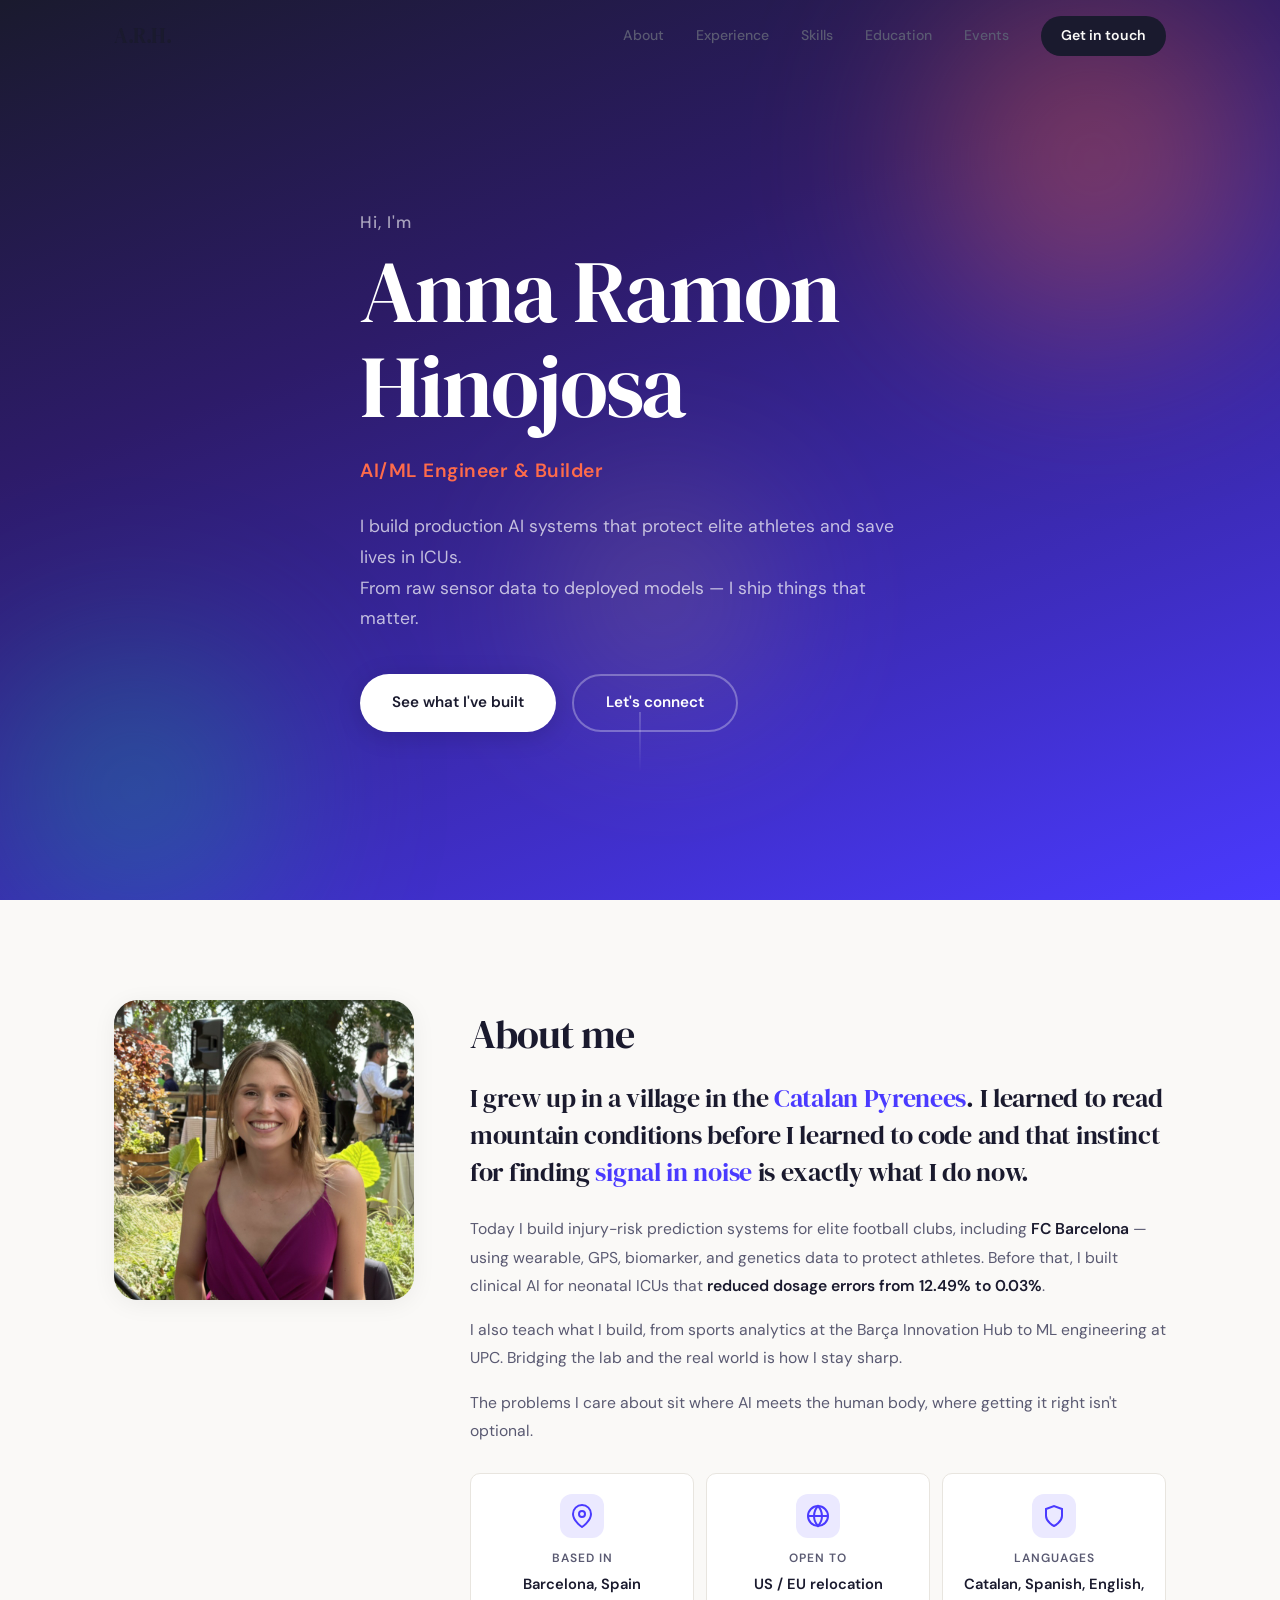
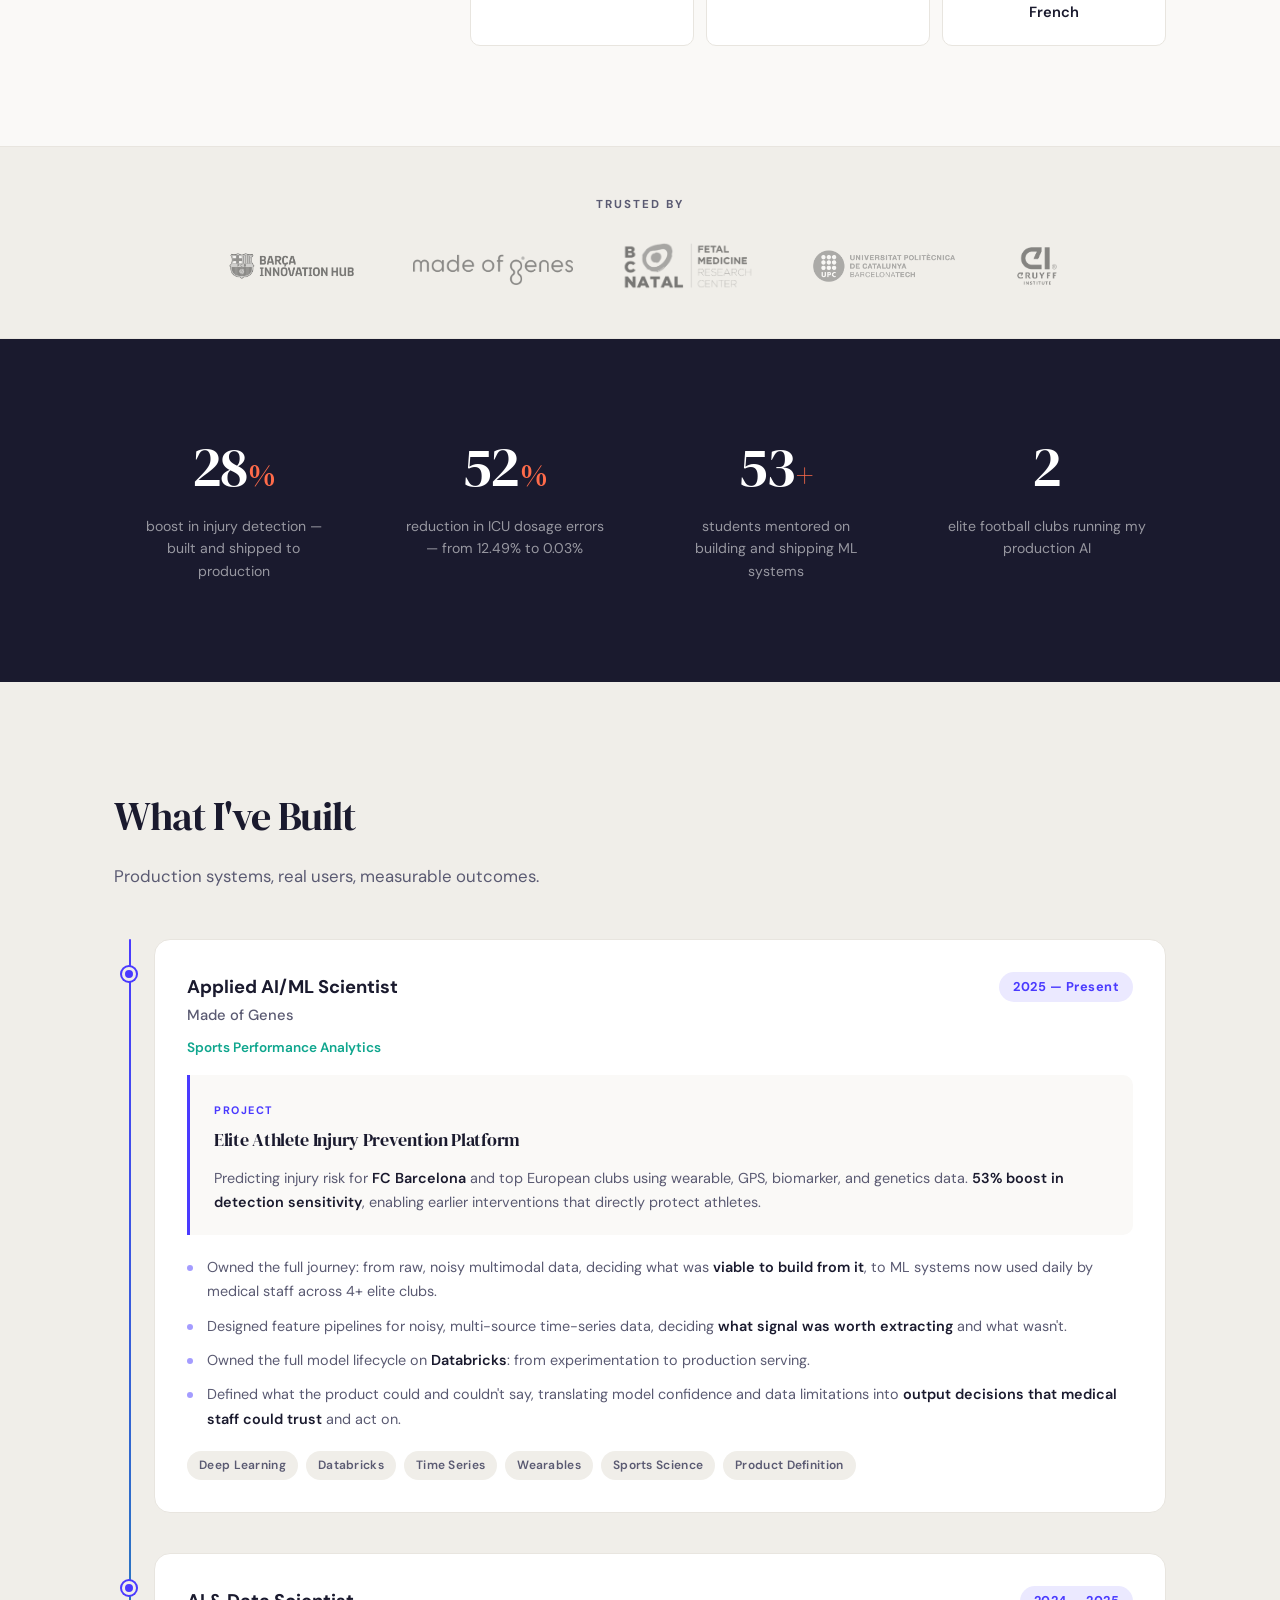
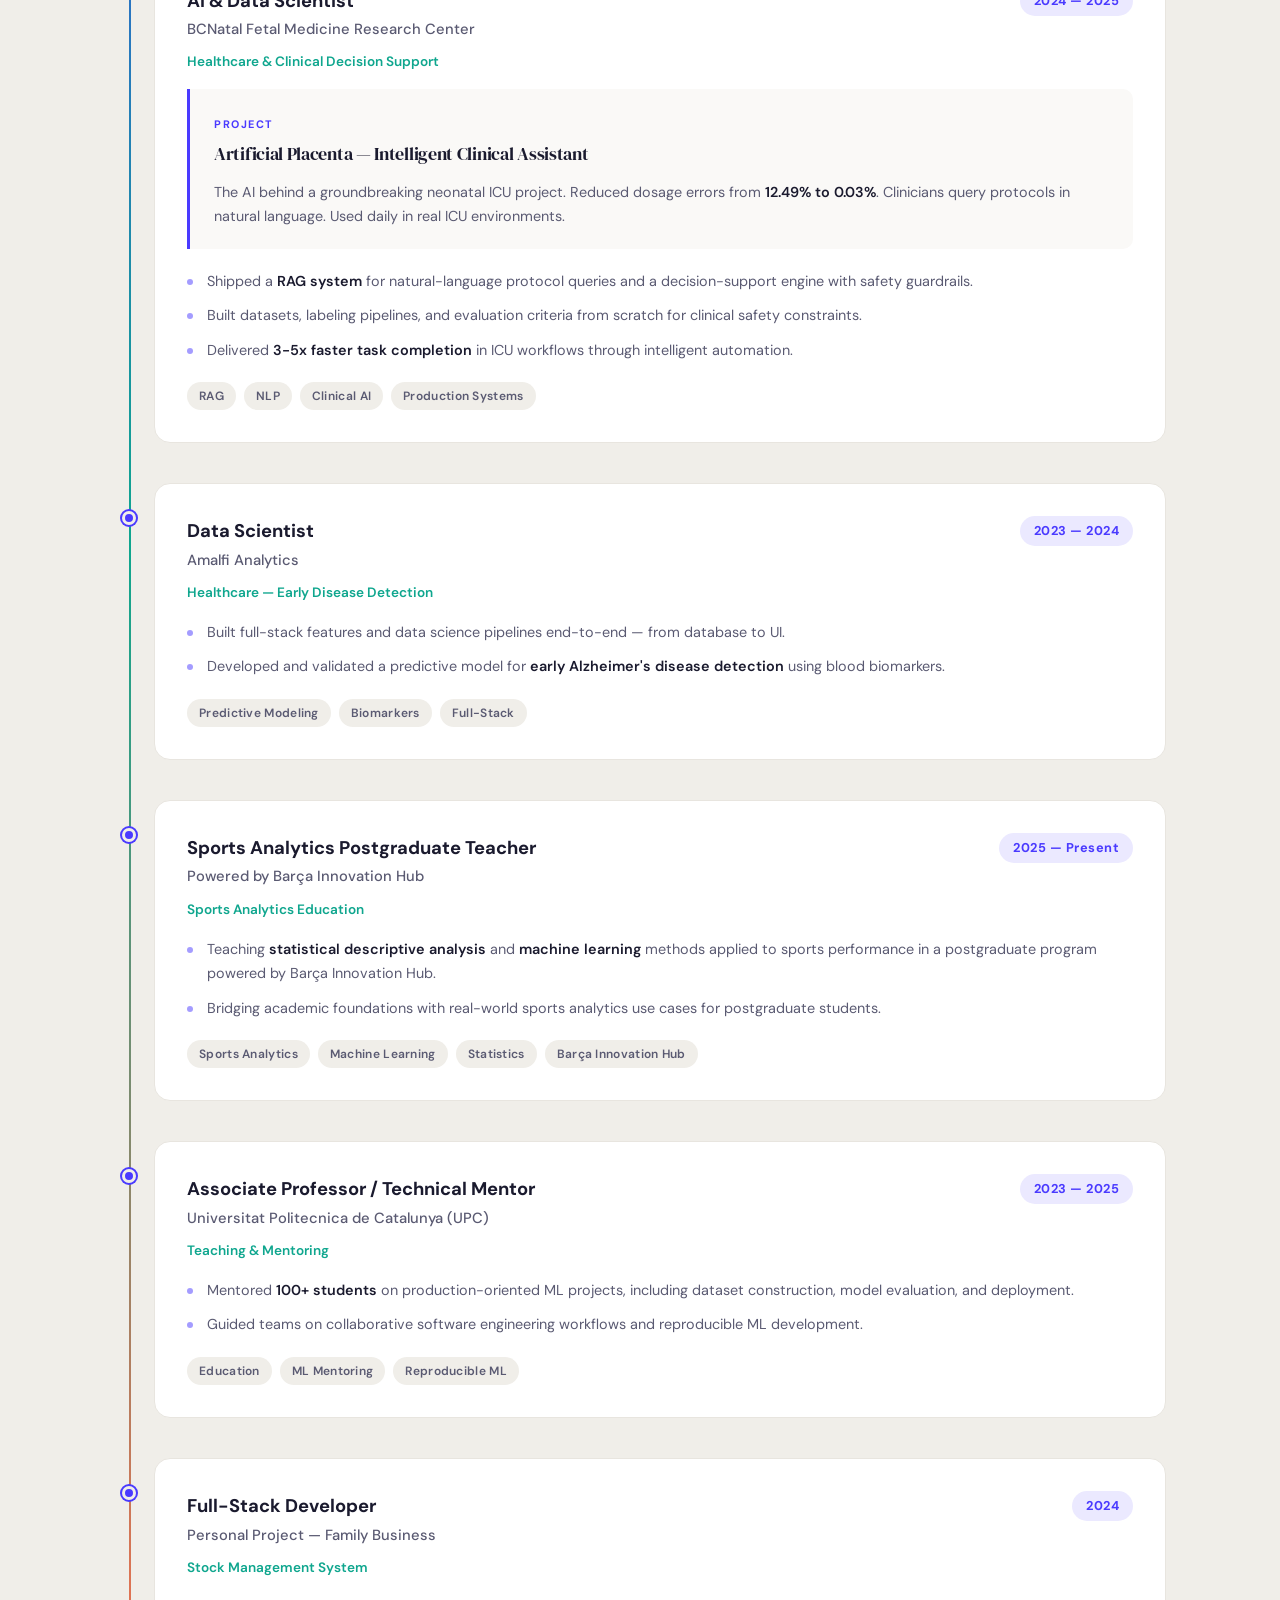
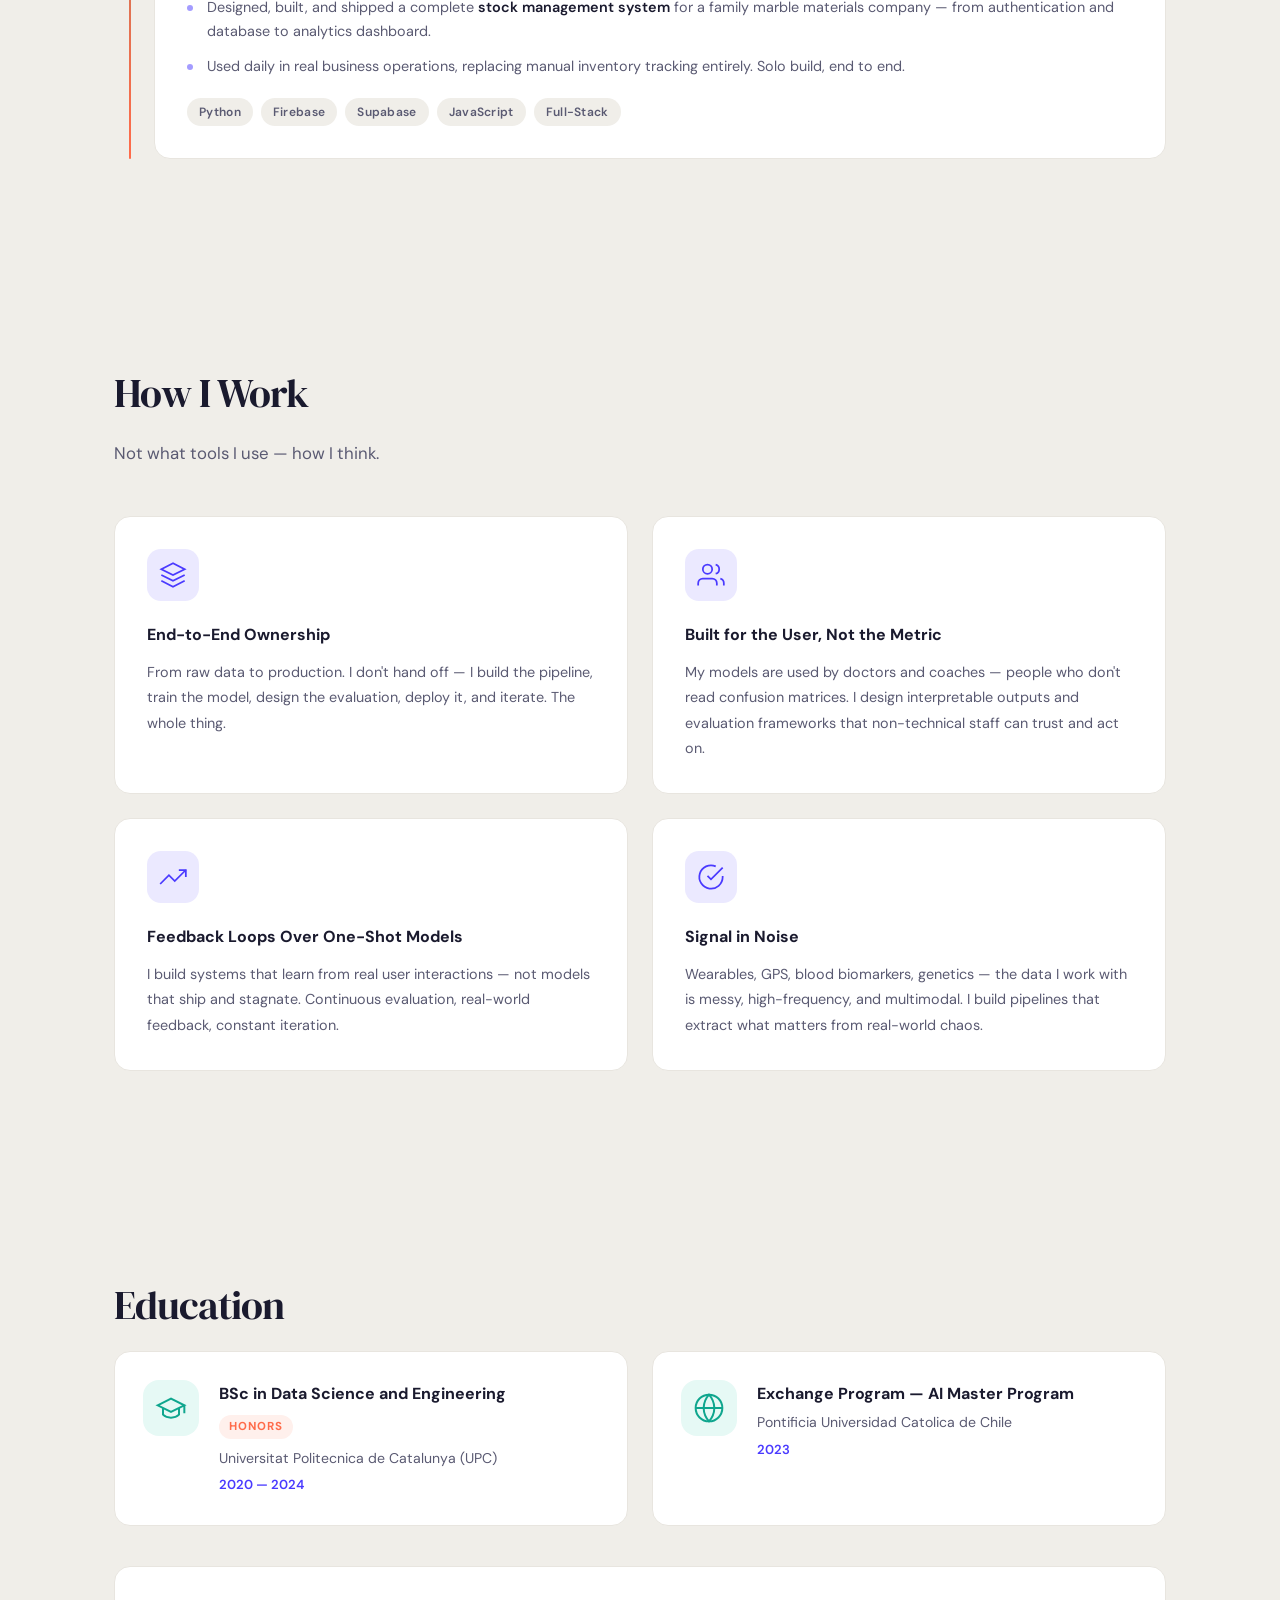
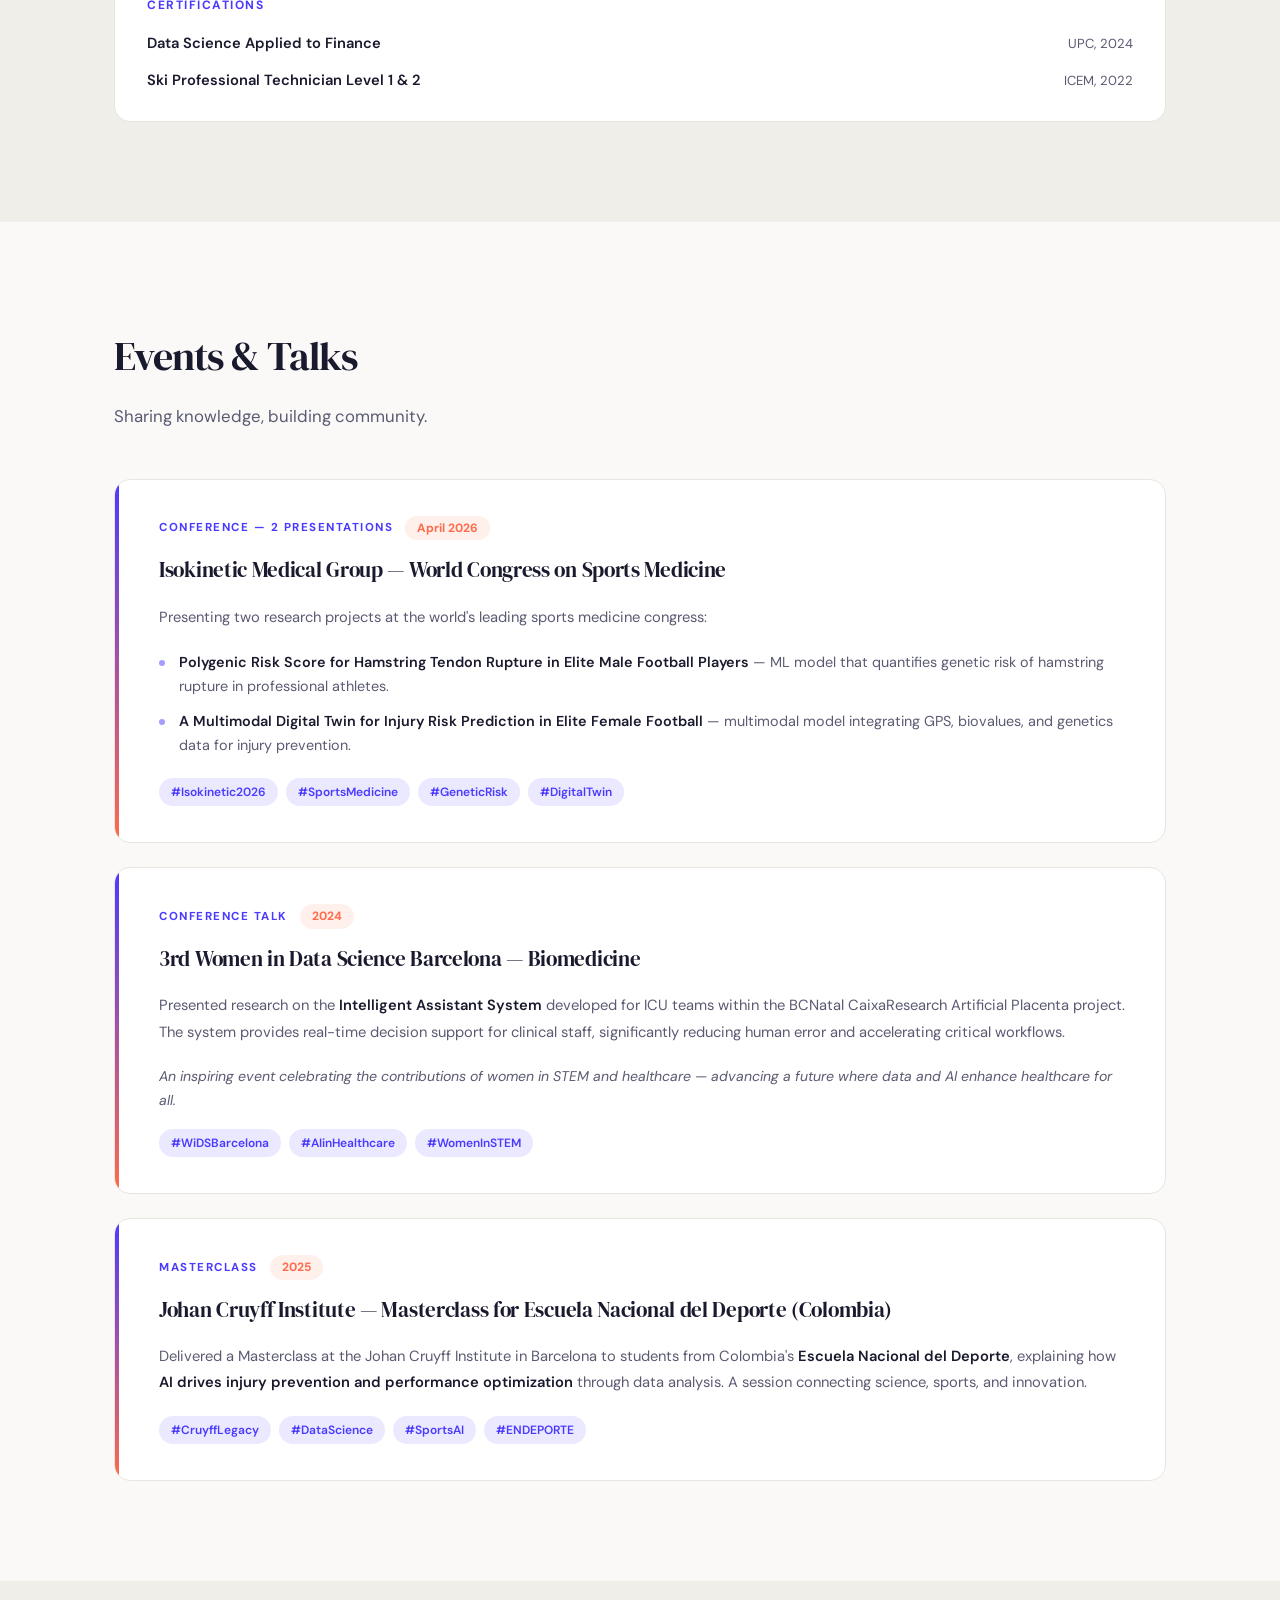
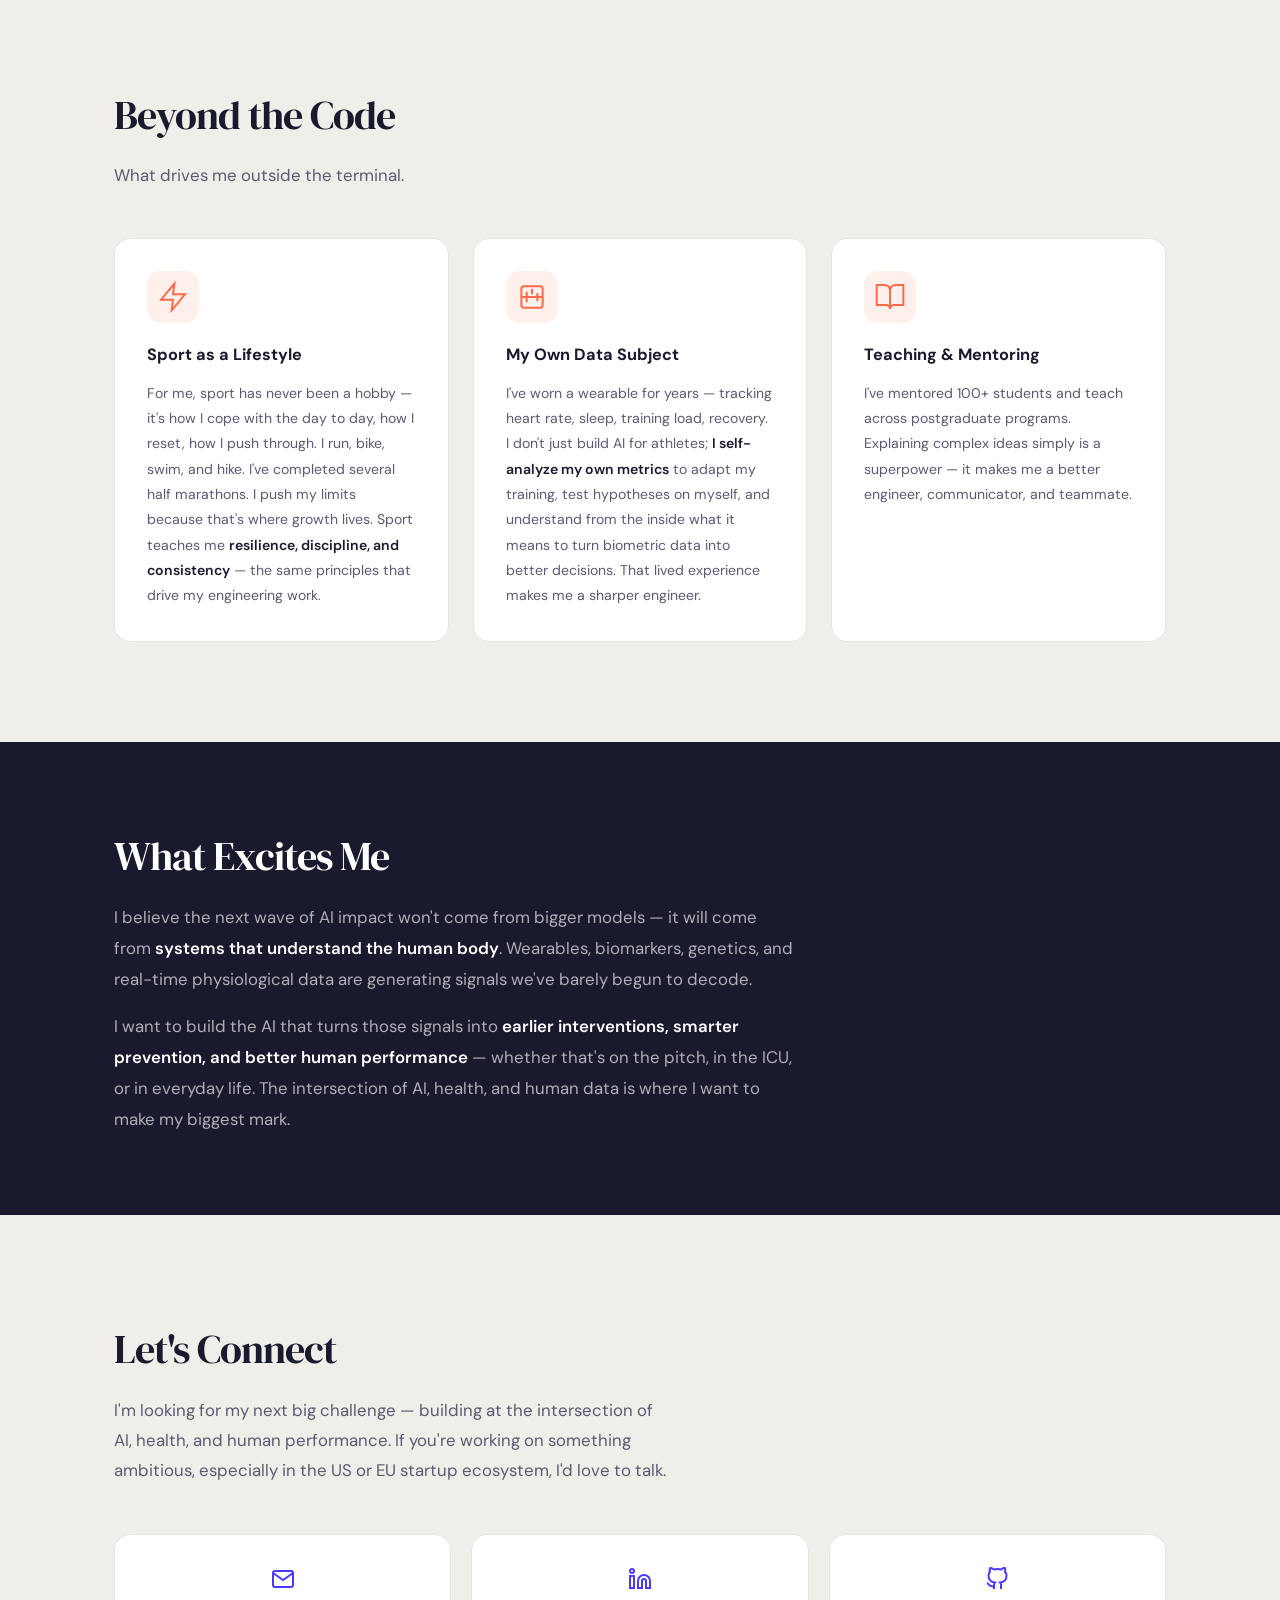
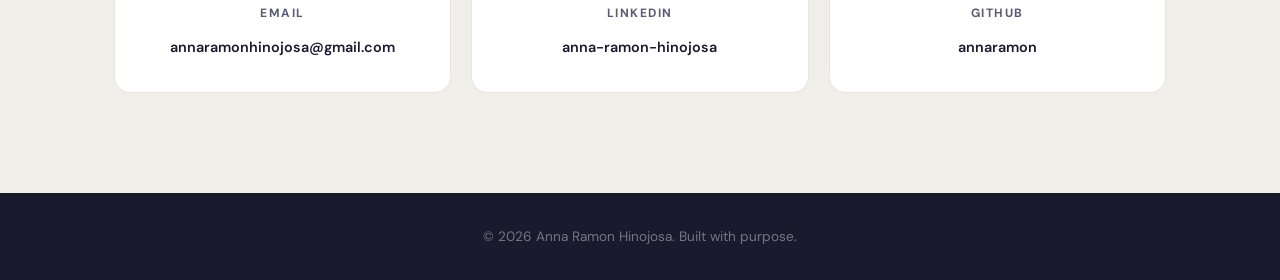
==== index.html @ a61aa68c "info update" ====
<!DOCTYPE html>
<html lang="en">
<head>
  <meta charset="UTF-8">
  <meta name="viewport" content="width=device-width, initial-scale=1.0">
  <title>Anna Ramon Hinojosa — AI/ML Engineer & Builder</title>
  <meta name="description" content="Anna Ramon Hinojosa — AI/ML Engineer who builds and ships production AI systems for elite sports clubs and clinical environments. From raw data to deployed models — turning complexity into impact.">
  <meta name="author" content="Anna Ramon Hinojosa">
  <meta name="theme-color" content="#1a1a2e">

  <!-- Open Graph -->
  <meta property="og:type" content="website">
  <meta property="og:title" content="Anna Ramon Hinojosa — AI/ML Engineer & Builder">
  <meta property="og:description" content="I build production AI systems that protect elite athletes and save lives in ICUs. From raw data to shipped products.">
  <meta property="og:locale" content="en_US">

  <!-- Twitter Card -->
  <meta name="twitter:card" content="summary">
  <meta name="twitter:title" content="Anna Ramon Hinojosa — AI/ML Engineer & Builder">
  <meta name="twitter:description" content="I build production AI that protects elite athletes and saves lives in ICUs.">

  <!-- Favicon -->
  <link rel="icon" href="data:image/svg+xml,<svg xmlns='http://www.w3.org/2000/svg' viewBox='0 0 100 100'><text y='.9em' font-size='90'>A</text></svg>">

  <link rel="preconnect" href="https://fonts.googleapis.com">
  <link rel="preconnect" href="https://fonts.gstatic.com" crossorigin>
  <link href="https://fonts.googleapis.com/css2?family=DM+Sans:ital,opsz,wght@0,9..40,300;0,9..40,400;0,9..40,500;0,9..40,600;0,9..40,700;1,9..40,400&family=DM+Serif+Display&display=swap" rel="stylesheet">
  <link rel="stylesheet" href="styles.css">
</head>
<body>

  <!-- Skip link -->
  <a href="#hero" class="skip-link">Skip to main content</a>

  <!-- Navigation -->
  <nav class="nav" id="nav" aria-label="Main navigation">
    <div class="nav-inner">
      <a href="#hero" class="nav-logo" aria-label="Anna Ramon Hinojosa — Back to top">A.R.H.</a>
      <div class="nav-links">
        <a href="#about">About</a>
        <a href="#experience">Experience</a>
        <a href="#skills">Skills</a>
        <a href="#education">Education</a>
        <a href="#events">Events</a>
        <a href="#contact" class="nav-cta">Get in touch</a>
      </div>
      <button class="nav-toggle" id="navToggle" aria-label="Toggle menu" aria-expanded="false" aria-controls="mobileMenu">
        <span></span><span></span><span></span>
      </button>
    </div>
  </nav>

  <!-- Mobile Menu -->
  <div class="mobile-menu" id="mobileMenu" role="navigation" aria-label="Mobile navigation">
    <a href="#about">About</a>
    <a href="#experience">Experience</a>
    <a href="#skills">Skills</a>
    <a href="#education">Education</a>
    <a href="#events">Events</a>
    <a href="#contact">Get in touch</a>
  </div>

  <!-- Hero -->
  <section class="hero" id="hero">
    <div class="hero-bg">
      <div class="hero-orb hero-orb-1"></div>
      <div class="hero-orb hero-orb-2"></div>
      <div class="hero-orb hero-orb-3"></div>
    </div>
    <div class="container hero-content">
      <p class="hero-greeting reveal">Hi, I'm</p>
      <h1 class="hero-name reveal">Anna Ramon<br>Hinojosa</h1>
      <p class="hero-title reveal">AI/ML Engineer & Builder</p>
      <p class="hero-subtitle reveal">I build production AI systems that protect elite athletes and save lives in ICUs.<br>From raw sensor data to deployed models — I ship things that matter.</p>
      <div class="hero-actions reveal">
        <a href="#experience" class="btn btn-primary">See what I've built</a>
        <a href="#contact" class="btn btn-outline">Let's connect</a>
      </div>
      <div class="hero-scroll">
        <div class="scroll-line"></div>
      </div>
    </div>
  </section>

  <!-- About -->
  <section class="about section" id="about">
    <div class="container">
      <div class="about-grid">
        <div class="about-photo reveal">
          <img src="anna.jpeg?v=2" alt="Anna Ramon Hinojosa" width="380" height="380">
        </div>
        <div class="about-right">
          <h2 class="section-label reveal">About me</h2>
          <p class="about-lead reveal">I grew up in a village in the <em>Catalan Pyrenees</em>. I learned to read mountain conditions before I learned to code and that instinct for finding <em>signal in noise</em> is exactly what I do now.</p>
          <p class="about-body reveal">Today I build injury-risk prediction systems for elite football clubs, including <strong>FC Barcelona</strong> — using wearable, GPS, biomarker, and genetics data to protect athletes. Before that, I built clinical AI for neonatal ICUs that <strong>reduced dosage errors from 12.49% to 0.03%</strong>.</p>
          <p class="about-body reveal">I also teach what I build, from sports analytics at the Barça Innovation Hub to ML engineering at UPC. Bridging the lab and the real world is how I stay sharp.</p>
          <p class="about-body reveal">The problems I care about sit where AI meets the human body, where getting it right isn't optional.</p>
          <div class="about-details reveal">
            <div class="detail-card">
              <span class="detail-icon">
                <svg width="24" height="24" fill="none" stroke="currentColor" stroke-width="2" viewBox="0 0 24 24"><path d="M21 10c0 7-9 13-9 13s-9-6-9-13a9 9 0 0 1 18 0z"/><circle cx="12" cy="10" r="3"/></svg>
              </span>
              <div>
                <span class="detail-label">Based in</span>
                <span class="detail-value">Barcelona, Spain</span>
              </div>
            </div>
            <div class="detail-card">
              <span class="detail-icon">
                <svg width="24" height="24" fill="none" stroke="currentColor" stroke-width="2" viewBox="0 0 24 24"><circle cx="12" cy="12" r="10"/><path d="M2 12h20M12 2a15.3 15.3 0 0 1 4 10 15.3 15.3 0 0 1-4 10 15.3 15.3 0 0 1-4-10 15.3 15.3 0 0 1 4-10z"/></svg>
              </span>
              <div>
                <span class="detail-label">Open to</span>
                <span class="detail-value">US / EU relocation</span>
              </div>
            </div>
            <div class="detail-card">
              <span class="detail-icon">
                <svg width="24" height="24" fill="none" stroke="currentColor" stroke-width="2" viewBox="0 0 24 24"><path d="M12 22s8-4 8-10V5l-8-3-8 3v7c0 6 8 10 8 10z"/></svg>
              </span>
              <div>
                <span class="detail-label">Languages</span>
                <span class="detail-value">Catalan, Spanish, English, French</span>
              </div>
            </div>
          </div>
        </div>
      </div>
    </div>
  </section>

  <!-- Trusted By -->
  <section class="trusted section-compact">
    <div class="container">
      <p class="trusted-label reveal">Trusted by</p>
      <div class="trusted-logos reveal">
        <img src="escut-fcb.jpg?v=2" alt="Barça Innovation Hub" loading="lazy">
        <img src="madeofgenes.png?v=2" alt="Made of Genes" loading="lazy">
        <img src="bcnatal-logo.png?v=2" alt="BCNatal Fetal Medicine Research Center" loading="lazy">
        <img src="upc.png?v=2" alt="Universitat Politècnica de Catalunya" loading="lazy">
        <img src="johancruyff.png?v=2" alt="Cruyff Institute" loading="lazy">
      </div>
    </div>
  </section>

  <!-- Impact Numbers -->
  <section class="impact section">
    <div class="container">
      <div class="impact-grid">
        <div class="impact-card reveal">
          <span class="impact-number" data-target="53">0</span><span class="impact-suffix">%</span>
          <p class="impact-desc">boost in injury detection — built and shipped to production</p>
        </div>
        <div class="impact-card reveal">
          <span class="impact-number" data-target="99">0</span><span class="impact-suffix">%</span>
          <p class="impact-desc">reduction in ICU dosage errors — from 12.49% to 0.03%</p>
        </div>
        <div class="impact-card reveal">
          <span class="impact-number" data-target="100">0</span><span class="impact-suffix">+</span>
          <p class="impact-desc">students mentored on building and shipping ML systems</p>
        </div>
        <div class="impact-card reveal">
          <span class="impact-number" data-target="4">0</span><span class="impact-suffix"></span>
          <p class="impact-desc">elite football clubs running my production AI</p>
        </div>
      </div>
    </div>
  </section>

  <!-- Experience -->
  <section class="experience section" id="experience">
    <div class="container">
      <h2 class="section-label reveal">What I've Built</h2>
      <p class="section-intro reveal">Production systems, real users, measurable outcomes.</p>

      <div class="timeline">

        <div class="timeline-item reveal">
          <div class="timeline-marker">
            <div class="timeline-dot"></div>
          </div>
          <div class="timeline-content">
            <div class="timeline-header">
              <div>
                <h3 class="timeline-role">Applied AI/ML Scientist</h3>
                <p class="timeline-company">Made of Genes</p>
              </div>
              <span class="timeline-date">2025 — Present</span>
            </div>
            <p class="timeline-focus">Sports Performance Analytics</p>
            <div class="timeline-spotlight">
              <span class="spotlight-label">Project</span>
              <h4 class="spotlight-title">Elite Athlete Injury Prevention Platform</h4>
              <p class="spotlight-text">Predicting injury risk for <strong>FC Barcelona</strong> and top European clubs using wearable, GPS, biomarker, and genetics data. <strong>53% boost in detection sensitivity</strong>, enabling earlier interventions that directly protect athletes.</p>
            </div>
            <ul class="timeline-bullets">
              <li>Owned the full journey: from raw, noisy multimodal data, deciding what was <strong>viable to build from it</strong>, to ML systems now used daily by medical staff across 4+ elite clubs.</li>
              <li>Designed feature pipelines for noisy, multi-source time-series data, deciding <strong>what signal was worth extracting</strong> and what wasn't.</li>
              <li>Owned the full model lifecycle on <strong>Databricks</strong>: from experimentation to production serving.</li>
              <li>Defined what the product could and couldn't say, translating model confidence and data limitations into <strong>output decisions that medical staff could trust</strong> and act on.</li>
            </ul>
            <div class="timeline-tags">
              <span>Deep Learning</span><span>Databricks</span><span>Time Series</span><span>Wearables</span><span>Sports Science</span><span>Product Definition</span>
            </div>
          </div>
        </div>

        <div class="timeline-item reveal">
          <div class="timeline-marker">
            <div class="timeline-dot"></div>
          </div>
          <div class="timeline-content">
            <div class="timeline-header">
              <div>
                <h3 class="timeline-role">AI & Data Scientist</h3>
                <p class="timeline-company">BCNatal Fetal Medicine Research Center</p>
              </div>
              <span class="timeline-date">2024 — 2025</span>
            </div>
            <p class="timeline-focus">Healthcare & Clinical Decision Support</p>
            <div class="timeline-spotlight">
              <span class="spotlight-label">Project</span>
              <h4 class="spotlight-title">Artificial Placenta — Intelligent Clinical Assistant</h4>
              <p class="spotlight-text">The AI behind a groundbreaking neonatal ICU project. Reduced dosage errors from <strong>12.49% to 0.03%</strong>. Clinicians query protocols in natural language. Used daily in real ICU environments.</p>
            </div>
            <ul class="timeline-bullets">
              <li>Shipped a <strong>RAG system</strong> for natural-language protocol queries and a decision-support engine with safety guardrails.</li>
              <li>Built datasets, labeling pipelines, and evaluation criteria from scratch for clinical safety constraints.</li>
              <li>Delivered <strong>3-5x faster task completion</strong> in ICU workflows through intelligent automation.</li>
            </ul>
            <div class="timeline-tags">
              <span>RAG</span><span>NLP</span><span>Clinical AI</span><span>Production Systems</span>
            </div>
          </div>
        </div>

        <div class="timeline-item reveal">
          <div class="timeline-marker">
            <div class="timeline-dot"></div>
          </div>
          <div class="timeline-content">
            <div class="timeline-header">
              <div>
                <h3 class="timeline-role">Data Scientist</h3>
                <p class="timeline-company">Amalfi Analytics</p>
              </div>
              <span class="timeline-date">2023 — 2024</span>
            </div>
            <p class="timeline-focus">Healthcare — Early Disease Detection</p>
            <ul class="timeline-bullets">
              <li>Built full-stack features and data science pipelines end-to-end — from database to UI.</li>
              <li>Developed and validated a predictive model for <strong>early Alzheimer's disease detection</strong> using blood biomarkers.</li>
            </ul>
            <div class="timeline-tags">
              <span>Predictive Modeling</span><span>Biomarkers</span><span>Full-Stack</span>
            </div>
          </div>
        </div>

        <div class="timeline-item reveal">
          <div class="timeline-marker">
            <div class="timeline-dot"></div>
          </div>
          <div class="timeline-content">
            <div class="timeline-header">
              <div>
                <h3 class="timeline-role">Sports Analytics Postgraduate Teacher</h3>
                <p class="timeline-company">Powered by Barça Innovation Hub</p>
              </div>
              <span class="timeline-date">2025 — Present</span>
            </div>
            <p class="timeline-focus">Sports Analytics Education</p>
            <ul class="timeline-bullets">
              <li>Teaching <strong>statistical descriptive analysis</strong> and <strong>machine learning</strong> methods applied to sports performance in a postgraduate program powered by Barça Innovation Hub.</li>
              <li>Bridging academic foundations with real-world sports analytics use cases for postgraduate students.</li>
            </ul>
            <div class="timeline-tags">
              <span>Sports Analytics</span><span>Machine Learning</span><span>Statistics</span><span>Barça Innovation Hub</span>
            </div>
          </div>
        </div>

        <div class="timeline-item reveal">
          <div class="timeline-marker">
            <div class="timeline-dot"></div>
          </div>
          <div class="timeline-content">
            <div class="timeline-header">
              <div>
                <h3 class="timeline-role">Associate Professor / Technical Mentor</h3>
                <p class="timeline-company">Universitat Politecnica de Catalunya (UPC)</p>
              </div>
              <span class="timeline-date">2023 — 2025</span>
            </div>
            <p class="timeline-focus">Teaching & Mentoring</p>
            <ul class="timeline-bullets">
              <li>Mentored <strong>100+ students</strong> on production-oriented ML projects, including dataset construction, model evaluation, and deployment.</li>
              <li>Guided teams on collaborative software engineering workflows and reproducible ML development.</li>
            </ul>
            <div class="timeline-tags">
              <span>Education</span><span>ML Mentoring</span><span>Reproducible ML</span>
            </div>
          </div>
        </div>

        <div class="timeline-item reveal">
          <div class="timeline-marker">
            <div class="timeline-dot"></div>
          </div>
          <div class="timeline-content">
            <div class="timeline-header">
              <div>
                <h3 class="timeline-role">Full-Stack Developer</h3>
                <p class="timeline-company">Personal Project — Family Business</p>
              </div>
              <span class="timeline-date">2024</span>
            </div>
            <p class="timeline-focus">Stock Management System</p>
            <ul class="timeline-bullets">
              <li>Designed, built, and shipped a complete <strong>stock management system</strong> for a family marble materials company — from authentication and database to analytics dashboard.</li>
              <li>Used daily in real business operations, replacing manual inventory tracking entirely. Solo build, end to end.</li>
            </ul>
            <div class="timeline-tags">
              <span>Python</span><span>Firebase</span><span>Supabase</span><span>JavaScript</span><span>Full-Stack</span>
            </div>
          </div>
        </div>

      </div>
    </div>
  </section>

  <!-- How I Work -->
  <section class="how-i-work section" id="skills">
    <div class="container">
      <h2 class="section-label reveal">How I Work</h2>
      <p class="section-intro reveal">Not what tools I use — how I think.</p>

      <div class="work-grid">
        <div class="work-card reveal">
          <div class="work-icon">
            <svg width="28" height="28" fill="none" stroke="currentColor" stroke-width="1.5" viewBox="0 0 24 24"><path d="M12 2L2 7l10 5 10-5-10-5zM2 17l10 5 10-5M2 12l10 5 10-5"/></svg>
          </div>
          <h3 class="work-title">End-to-End Ownership</h3>
          <p class="work-text">From raw data to production. I don't hand off — I build the pipeline, train the model, design the evaluation, deploy it, and iterate. The whole thing.</p>
        </div>

        <div class="work-card reveal">
          <div class="work-icon">
            <svg width="28" height="28" fill="none" stroke="currentColor" stroke-width="1.5" viewBox="0 0 24 24"><path d="M17 21v-2a4 4 0 0 0-4-4H5a4 4 0 0 0-4 4v2"/><circle cx="9" cy="7" r="4"/><path d="M23 21v-2a4 4 0 0 0-3-3.87"/><path d="M16 3.13a4 4 0 0 1 0 7.75"/></svg>
          </div>
          <h3 class="work-title">Built for the User, Not the Metric</h3>
          <p class="work-text">My models are used by doctors and coaches — people who don't read confusion matrices. I design interpretable outputs and evaluation frameworks that non-technical staff can trust and act on.</p>
        </div>

        <div class="work-card reveal">
          <div class="work-icon">
            <svg width="28" height="28" fill="none" stroke="currentColor" stroke-width="1.5" viewBox="0 0 24 24"><polyline points="23 6 13.5 15.5 8.5 10.5 1 18"/><polyline points="17 6 23 6 23 12"/></svg>
          </div>
          <h3 class="work-title">Feedback Loops Over One-Shot Models</h3>
          <p class="work-text">I build systems that learn from real user interactions — not models that ship and stagnate. Continuous evaluation, real-world feedback, constant iteration.</p>
        </div>

        <div class="work-card reveal">
          <div class="work-icon">
            <svg width="28" height="28" fill="none" stroke="currentColor" stroke-width="1.5" viewBox="0 0 24 24"><path d="M22 11.08V12a10 10 0 1 1-5.93-9.14"/><polyline points="22 4 12 14.01 9 11.01"/></svg>
          </div>
          <h3 class="work-title">Signal in Noise</h3>
          <p class="work-text">Wearables, GPS, blood biomarkers, genetics — the data I work with is messy, high-frequency, and multimodal. I build pipelines that extract what matters from real-world chaos.</p>
        </div>
      </div>
    </div>
  </section>

  <!-- Education -->
  <section class="education section" id="education">
    <div class="container">
      <h2 class="section-label reveal">Education</h2>

      <div class="edu-grid">
        <div class="edu-item reveal">
          <div class="edu-icon">
            <svg width="32" height="32" fill="none" stroke="currentColor" stroke-width="1.5" viewBox="0 0 24 24"><path d="M22 10v6M2 10l10-5 10 5-10 5z"/><path d="M6 12v5c3 3 9 3 12 0v-5"/></svg>
          </div>
          <div class="edu-info">
            <h3 class="edu-degree">BSc in Data Science and Engineering</h3>
            <span class="edu-honors">Honors</span>
            <p class="edu-school">Universitat Politecnica de Catalunya (UPC)</p>
            <p class="edu-year">2020 — 2024</p>
          </div>
        </div>

        <div class="edu-item reveal">
          <div class="edu-icon">
            <svg width="32" height="32" fill="none" stroke="currentColor" stroke-width="1.5" viewBox="0 0 24 24"><circle cx="12" cy="12" r="10"/><path d="M2 12h20M12 2a15.3 15.3 0 0 1 4 10 15.3 15.3 0 0 1-4 10 15.3 15.3 0 0 1-4-10 15.3 15.3 0 0 1 4-10z"/></svg>
          </div>
          <div class="edu-info">
            <h3 class="edu-degree">Exchange Program — AI Master Program</h3>
            <p class="edu-school">Pontificia Universidad Catolica de Chile</p>
            <p class="edu-year">2023</p>
          </div>
        </div>
      </div>

      <div class="certs reveal">
        <h3 class="certs-title">Certifications</h3>
        <div class="cert-list">
          <div class="cert-item">
            <span class="cert-name">Data Science Applied to Finance</span>
            <span class="cert-org">UPC, 2024</span>
          </div>
          <div class="cert-item">
            <span class="cert-name">Ski Professional Technician Level 1 & 2</span>
            <span class="cert-org">ICEM, 2022</span>
          </div>
        </div>
      </div>
    </div>
  </section>

  <!-- Events & Talks -->
  <section class="events section" id="events">
    <div class="container">
      <h2 class="section-label reveal">Events & Talks</h2>
      <p class="section-intro reveal">Sharing knowledge, building community.</p>

      <div class="events-grid">
        <div class="event-card reveal">
          <div class="event-accent"></div>
          <div class="event-header">
            <span class="event-type">Conference — 2 Presentations</span>
            <span class="event-date-badge">April 2026</span>
          </div>
          <h3 class="event-title">Isokinetic Medical Group — World Congress on Sports Medicine</h3>
          <p class="event-body">Presenting two research projects at the world's leading sports medicine congress:</p>
          <ul class="event-projects">
            <li><strong>Polygenic Risk Score for Hamstring Tendon Rupture in Elite Male Football Players</strong> — ML model that quantifies genetic risk of hamstring rupture in professional athletes.</li>
            <li><strong>A Multimodal Digital Twin for Injury Risk Prediction in Elite Female Football</strong> — multimodal model integrating GPS, biovalues, and genetics data for injury prevention.</li>
          </ul>
          <div class="event-tags">
            <span>#Isokinetic2026</span>
            <span>#SportsMedicine</span>
            <span>#GeneticRisk</span>
            <span>#DigitalTwin</span>
          </div>
        </div>

        <div class="event-card reveal">
          <div class="event-accent"></div>
          <div class="event-header">
            <span class="event-type">Conference Talk</span>
            <span class="event-date-badge">2024</span>
          </div>
          <h3 class="event-title">3rd Women in Data Science Barcelona — Biomedicine</h3>
          <p class="event-body">Presented research on the <strong>Intelligent Assistant System</strong> developed for ICU teams within the BCNatal CaixaResearch Artificial Placenta project. The system provides real-time decision support for clinical staff, significantly reducing human error and accelerating critical workflows.</p>
          <p class="event-note">An inspiring event celebrating the contributions of women in STEM and healthcare — advancing a future where data and AI enhance healthcare for all.</p>
          <div class="event-tags">
            <span>#WiDSBarcelona</span>
            <span>#AIinHealthcare</span>
            <span>#WomenInSTEM</span>
          </div>
        </div>

        <div class="event-card reveal">
          <div class="event-accent"></div>
          <div class="event-header">
            <span class="event-type">Masterclass</span>
            <span class="event-date-badge">2025</span>
          </div>
          <h3 class="event-title">Johan Cruyff Institute — Masterclass for Escuela Nacional del Deporte (Colombia)</h3>
          <p class="event-body">Delivered a Masterclass at the Johan Cruyff Institute in Barcelona to students from Colombia's <strong>Escuela Nacional del Deporte</strong>, explaining how <strong>AI drives injury prevention and performance optimization</strong> through data analysis. A session connecting science, sports, and innovation.</p>
          <div class="event-tags">
            <span>#CruyffLegacy</span>
            <span>#DataScience</span>
            <span>#SportsAI</span>
            <span>#ENDEPORTE</span>
          </div>
        </div>
      </div>
    </div>
  </section>

  <!-- Beyond the Code -->
  <section class="beyond section" id="beyond">
    <div class="container">
      <h2 class="section-label reveal">Beyond the Code</h2>
      <p class="section-intro reveal">What drives me outside the terminal.</p>


      <div class="beyond-grid">
        <div class="beyond-card reveal">
          <div class="beyond-icon">
            <svg width="32" height="32" fill="none" stroke="currentColor" stroke-width="1.5" viewBox="0 0 24 24"><path d="M13 2L3 14h9l-1 8 10-12h-9l1-8z"/></svg>
          </div>
          <h3 class="beyond-title">Sport as a Lifestyle</h3>
          <p class="beyond-body">For me, sport has never been a hobby — it's how I cope with the day to day, how I reset, how I push through. I run, bike, swim, and hike. I've completed several half marathons. I push my limits because that's where growth lives. Sport teaches me <strong>resilience, discipline, and consistency</strong> — the same principles that drive my engineering work.</p>
        </div>

        <div class="beyond-card reveal">
          <div class="beyond-icon">
            <svg width="32" height="32" fill="none" stroke="currentColor" stroke-width="1.5" viewBox="0 0 24 24"><rect x="4" y="4" width="16" height="16" rx="2"/><path d="M4 12h16"/><path d="M8 8v8"/><path d="M12 6v4"/><path d="M16 9v6"/></svg>
          </div>
          <h3 class="beyond-title">My Own Data Subject</h3>
          <p class="beyond-body">I've worn a wearable for years — tracking heart rate, sleep, training load, recovery. I don't just build AI for athletes; <strong>I self-analyze my own metrics</strong> to adapt my training, test hypotheses on myself, and understand from the inside what it means to turn biometric data into better decisions. That lived experience makes me a sharper engineer.</p>
        </div>

        <div class="beyond-card reveal">
          <div class="beyond-icon">
            <svg width="32" height="32" fill="none" stroke="currentColor" stroke-width="1.5" viewBox="0 0 24 24"><path d="M2 3h6a4 4 0 0 1 4 4v14a3 3 0 0 0-3-3H2z"/><path d="M22 3h-6a4 4 0 0 0-4 4v14a3 3 0 0 1 3-3h7z"/></svg>
          </div>
          <h3 class="beyond-title">Teaching & Mentoring</h3>
          <p class="beyond-body">I've mentored 100+ students and teach across postgraduate programs. Explaining complex ideas simply is a superpower — it makes me a better engineer, communicator, and teammate.</p>
        </div>
      </div>
    </div>
  </section>

  <!-- What's Next -->
  <section class="whats-next section">
    <div class="container">
      <div class="next-content reveal">
        <h2 class="section-label">What Excites Me</h2>
        <p class="next-text">I believe the next wave of AI impact won't come from bigger models — it will come from <strong>systems that understand the human body</strong>. Wearables, biomarkers, genetics, and real-time physiological data are generating signals we've barely begun to decode.</p>
        <p class="next-text">I want to build the AI that turns those signals into <strong>earlier interventions, smarter prevention, and better human performance</strong> — whether that's on the pitch, in the ICU, or in everyday life. The intersection of AI, health, and human data is where I want to make my biggest mark.</p>
      </div>
    </div>
  </section>

  <!-- Contact -->
  <section class="contact section" id="contact">
    <div class="container">
      <h2 class="section-label reveal">Let's Connect</h2>
      <p class="contact-intro reveal">I'm looking for my next big challenge — building at the intersection of AI, health, and human performance. If you're working on something ambitious, especially in the US or EU startup ecosystem, I'd love to talk.</p>

      <div class="contact-grid reveal">
        <a href="mailto:annaramonhinojosa@gmail.com" class="contact-card">
          <svg width="24" height="24" fill="none" stroke="currentColor" stroke-width="2" viewBox="0 0 24 24"><path d="M4 4h16c1.1 0 2 .9 2 2v12c0 1.1-.9 2-2 2H4c-1.1 0-2-.9-2-2V6c0-1.1.9-2 2-2z"/><polyline points="22,6 12,13 2,6"/></svg>
          <span class="contact-card-label">Email</span>
          <span class="contact-card-value">annaramonhinojosa@gmail.com</span>
        </a>
        <a href="https://www.linkedin.com/in/anna-ramon-hinojosa-280911247/" target="_blank" rel="noopener" class="contact-card">
          <svg width="24" height="24" fill="none" stroke="currentColor" stroke-width="2" viewBox="0 0 24 24"><path d="M16 8a6 6 0 0 1 6 6v7h-4v-7a2 2 0 0 0-2-2 2 2 0 0 0-2 2v7h-4v-7a6 6 0 0 1 6-6z"/><rect x="2" y="9" width="4" height="12"/><circle cx="4" cy="4" r="2"/></svg>
          <span class="contact-card-label">LinkedIn</span>
          <span class="contact-card-value">anna-ramon-hinojosa</span>
        </a>
        <a href="https://github.com/annaramon" target="_blank" rel="noopener" class="contact-card">
          <svg width="24" height="24" fill="none" stroke="currentColor" stroke-width="2" viewBox="0 0 24 24"><path d="M9 19c-5 1.5-5-2.5-7-3m14 6v-3.87a3.37 3.37 0 0 0-.94-2.61c3.14-.35 6.44-1.54 6.44-7A5.44 5.44 0 0 0 20 4.77 5.07 5.07 0 0 0 19.91 1S18.73.65 16 2.48a13.38 13.38 0 0 0-7 0C6.27.65 5.09 1 5.09 1A5.07 5.07 0 0 0 5 4.77a5.44 5.44 0 0 0-1.5 3.78c0 5.42 3.3 6.61 6.44 7A3.37 3.37 0 0 0 9 18.13V22"/></svg>
          <span class="contact-card-label">GitHub</span>
          <span class="contact-card-value">annaramon</span>
        </a>
      </div>
    </div>
  </section>

  <!-- Footer -->
  <footer class="footer">
    <div class="container">
      <p>&copy; 2026 Anna Ramon Hinojosa. Built with purpose.</p>
    </div>
  </footer>

  <script src="script.js"></script>
</body>
</html>
---- styles.css ----
/* ==========================================================================
   Anna Ramon Hinojosa — Portfolio
   ========================================================================== */

*, *::before, *::after {
  margin: 0;
  padding: 0;
  box-sizing: border-box;
}

:root {
  --bg: #faf9f7;
  --bg-deep: #f0eee9;
  --surface: #ffffff;
  --border: #e8e5df;
  --text: #1a1a2e;
  --text-secondary: #5a5a72;
  --accent: #4a3aff;
  --accent-light: #ebe9ff;
  --accent-glow: rgba(74, 58, 255, 0.12);
  --warm: #ff6b4a;
  --warm-light: #fff0ec;
  --teal: #0fa68e;
  --teal-light: #e6f9f5;
  --dark: #1a1a2e;
  --radius: 16px;
  --radius-sm: 10px;
  --shadow: 0 1px 3px rgba(0,0,0,0.04), 0 4px 12px rgba(0,0,0,0.03);
  --shadow-lg: 0 4px 24px rgba(0,0,0,0.06);
  --transition: 0.3s cubic-bezier(0.4, 0, 0.2, 1);
}

html {
  scroll-behavior: smooth;
  -webkit-font-smoothing: antialiased;
}

/* Skip link */
.skip-link {
  position: absolute;
  top: -100%;
  left: 16px;
  padding: 8px 16px;
  background: var(--accent);
  color: #fff;
  border-radius: 0 0 8px 8px;
  font-weight: 600;
  font-size: 0.85rem;
  z-index: 200;
  text-decoration: none;
  transition: top 0.2s;
}

.skip-link:focus {
  top: 0;
}

body {
  font-family: 'DM Sans', -apple-system, BlinkMacSystemFont, sans-serif;
  background: var(--bg);
  color: var(--text);
  line-height: 1.7;
  overflow-x: hidden;
}

body.menu-open {
  overflow: hidden;
}

.container {
  max-width: 1100px;
  margin: 0 auto;
  padding: 0 24px;
}

.section {
  padding: 100px 0;
}

/* Reveal animation */
.reveal {
  opacity: 0;
  transform: translateY(30px);
  transition: opacity 0.7s cubic-bezier(0.4, 0, 0.2, 1),
              transform 0.7s cubic-bezier(0.4, 0, 0.2, 1);
}

.reveal.visible {
  opacity: 1;
  transform: translateY(0);
}

/* ==========================================================================
   Navigation
   ========================================================================== */

.nav {
  position: fixed;
  top: 0;
  left: 0;
  right: 0;
  z-index: 100;
  padding: 16px 0;
  transition: background var(--transition), box-shadow var(--transition), padding var(--transition);
}

.nav.scrolled {
  background: rgba(250, 249, 247, 0.92);
  backdrop-filter: blur(20px);
  -webkit-backdrop-filter: blur(20px);
  box-shadow: 0 1px 0 var(--border);
  padding: 10px 0;
}

.nav-inner {
  max-width: 1100px;
  margin: 0 auto;
  padding: 0 24px;
  display: flex;
  align-items: center;
  justify-content: space-between;
}

.nav-logo {
  font-family: 'DM Serif Display', serif;
  font-size: 1.3rem;
  color: var(--text);
  text-decoration: none;
  letter-spacing: -0.5px;
}

.nav-links {
  display: flex;
  align-items: center;
  gap: 32px;
}

.nav-links a {
  text-decoration: none;
  font-size: 0.88rem;
  font-weight: 500;
  color: var(--text-secondary);
  transition: color var(--transition);
}

.nav-links a:hover {
  color: var(--text);
}

.nav-cta {
  background: var(--text);
  color: var(--bg) !important;
  padding: 8px 20px;
  border-radius: 100px;
  font-weight: 600 !important;
  transition: transform var(--transition), box-shadow var(--transition) !important;
}

.nav-cta:hover {
  transform: translateY(-2px);
  box-shadow: 0 4px 16px rgba(26, 26, 46, 0.2);
}

.nav-toggle {
  display: none;
  background: none;
  border: none;
  cursor: pointer;
  flex-direction: column;
  gap: 5px;
  padding: 4px;
}

.nav-toggle span {
  display: block;
  width: 22px;
  height: 2px;
  background: var(--text);
  border-radius: 2px;
  transition: var(--transition);
}

.mobile-menu {
  display: none;
  position: fixed;
  top: 0;
  left: 0;
  right: 0;
  bottom: 0;
  background: var(--bg);
  z-index: 99;
  flex-direction: column;
  align-items: center;
  justify-content: center;
  gap: 32px;
  opacity: 0;
  pointer-events: none;
  transition: opacity 0.3s;
}

.mobile-menu.open {
  opacity: 1;
  pointer-events: all;
}

.mobile-menu a {
  text-decoration: none;
  font-size: 1.5rem;
  font-weight: 600;
  color: var(--text);
}

@media (max-width: 768px) {
  .nav-links { display: none; }
  .nav-toggle { display: flex; }
  .mobile-menu { display: flex; }
}

/* ==========================================================================
   Hero
   ========================================================================== */

.hero {
  position: relative;
  min-height: 100vh;
  display: flex;
  align-items: center;
  overflow: hidden;
  background: linear-gradient(160deg, #1a1a2e 0%, #2d1b69 35%, #4a3aff 100%);
}

.hero-bg {
  position: absolute;
  inset: 0;
  overflow: hidden;
}

.hero-orb {
  position: absolute;
  border-radius: 50%;
  filter: blur(80px);
  opacity: 0.5;
  animation: float 8s ease-in-out infinite;
}

.hero-orb-1 {
  width: 500px;
  height: 500px;
  background: radial-gradient(circle, #ff6b4a 0%, transparent 70%);
  top: -10%;
  right: -5%;
  animation-delay: 0s;
}

.hero-orb-2 {
  width: 400px;
  height: 400px;
  background: radial-gradient(circle, #0fa68e 0%, transparent 70%);
  bottom: -10%;
  left: -5%;
  animation-delay: -3s;
}

.hero-orb-3 {
  width: 300px;
  height: 300px;
  background: radial-gradient(circle, #ffe066 0%, transparent 70%);
  top: 50%;
  left: 40%;
  animation-delay: -5s;
  opacity: 0.25;
}

@keyframes float {
  0%, 100% { transform: translate(0, 0) scale(1); }
  33% { transform: translate(30px, -20px) scale(1.05); }
  66% { transform: translate(-20px, 20px) scale(0.97); }
}

.hero-content {
  position: relative;
  z-index: 2;
  padding-top: 120px;
  padding-bottom: 80px;
}

.hero-greeting {
  font-size: 1.05rem;
  font-weight: 500;
  color: rgba(255,255,255,0.6);
  margin-bottom: 8px;
  letter-spacing: 1px;
}

.hero-name {
  font-family: 'DM Serif Display', serif;
  font-size: clamp(3rem, 7vw, 5.5rem);
  font-weight: 400;
  line-height: 1.08;
  color: #ffffff;
  margin-bottom: 20px;
  letter-spacing: -2px;
}

.hero-title {
  font-size: 1.2rem;
  font-weight: 600;
  color: #ff6b4a;
  margin-bottom: 24px;
  letter-spacing: 0.5px;
}

.hero-subtitle {
  font-size: 1.1rem;
  color: rgba(255,255,255,0.7);
  max-width: 560px;
  line-height: 1.75;
  margin-bottom: 40px;
}

.hero-actions {
  display: flex;
  gap: 16px;
  flex-wrap: wrap;
}

.btn {
  display: inline-flex;
  align-items: center;
  padding: 14px 32px;
  border-radius: 100px;
  font-size: 0.95rem;
  font-weight: 600;
  text-decoration: none;
  transition: transform var(--transition), box-shadow var(--transition);
  cursor: pointer;
}

.btn:hover {
  transform: translateY(-2px);
}

.btn-primary {
  background: #ffffff;
  color: var(--dark);
  box-shadow: 0 4px 24px rgba(0,0,0,0.15);
}

.btn-primary:hover {
  box-shadow: 0 8px 32px rgba(0,0,0,0.2);
}

.btn-outline {
  border: 2px solid rgba(255,255,255,0.3);
  color: #ffffff;
  background: transparent;
}

.btn-outline:hover {
  border-color: rgba(255,255,255,0.6);
  background: rgba(255,255,255,0.05);
}

.hero-scroll {
  position: absolute;
  bottom: 40px;
  left: 50%;
  transform: translateX(-50%);
}

.scroll-line {
  width: 1px;
  height: 60px;
  background: linear-gradient(to bottom, rgba(255,255,255,0.4), transparent);
  animation: scroll-pulse 2s ease-in-out infinite;
}

@keyframes scroll-pulse {
  0%, 100% { opacity: 1; transform: scaleY(1); }
  50% { opacity: 0.3; transform: scaleY(0.6); }
}

/* ==========================================================================
   Section Labels
   ========================================================================== */

.section-label {
  font-family: 'DM Serif Display', serif;
  font-size: 2.5rem;
  font-weight: 400;
  color: var(--text);
  margin-bottom: 12px;
  letter-spacing: -1px;
}

.section-intro {
  font-size: 1.05rem;
  color: var(--text-secondary);
  margin-bottom: 48px;
  max-width: 480px;
}

/* ==========================================================================
   About
   ========================================================================== */

.about {
  background: var(--bg);
}

.about-grid {
  display: grid;
  grid-template-columns: auto 1fr;
  gap: 56px;
  align-items: start;
}

.about-photo img {
  width: 300px;
  height: 300px;
  object-fit: cover;
  border-radius: 24px;
  box-shadow: var(--shadow-lg);
  filter: grayscale(10%);
  transition: filter var(--transition), transform var(--transition);
}

.about-photo img:hover {
  filter: grayscale(0%);
  transform: scale(1.02);
}

.about-right {
  min-width: 0;
}

.about-details {
  display: grid;
  grid-template-columns: repeat(3, 1fr);
  gap: 12px;
  margin-top: 28px;
}

.about-lead {
  font-family: 'DM Serif Display', serif;
  font-size: 1.6rem;
  line-height: 1.45;
  color: var(--text);
  margin-bottom: 24px;
  letter-spacing: -0.3px;
}

.about-lead em {
  color: var(--accent);
  font-style: normal;
}

.about-body {
  font-size: 0.98rem;
  color: var(--text-secondary);
  margin-bottom: 16px;
  line-height: 1.8;
}

.about-body strong {
  color: var(--text);
  font-weight: 600;
}


.detail-card {
  display: flex;
  flex-direction: column;
  align-items: center;
  text-align: center;
  gap: 10px;
  padding: 20px 16px;
  background: var(--surface);
  border: 1px solid var(--border);
  border-radius: var(--radius-sm);
  transition: border-color var(--transition), box-shadow var(--transition);
}

.detail-card:hover {
  border-color: var(--accent);
  box-shadow: var(--shadow);
}

.detail-icon {
  display: flex;
  align-items: center;
  justify-content: center;
  width: 44px;
  height: 44px;
  border-radius: 12px;
  background: var(--accent-light);
  color: var(--accent);
  flex-shrink: 0;
}

.detail-label {
  display: block;
  font-size: 0.75rem;
  font-weight: 600;
  text-transform: uppercase;
  letter-spacing: 1px;
  color: var(--text-secondary);
  margin-bottom: 2px;
}

.detail-value {
  font-size: 0.92rem;
  font-weight: 600;
  color: var(--text);
}

@media (max-width: 768px) {
  .about-grid {
    grid-template-columns: 1fr;
    gap: 40px;
  }
  .about-photo {
    text-align: center;
  }
  .about-photo img {
    width: 220px;
    height: 220px;
  }
  .about-details {
    grid-template-columns: 1fr;
  }
}

/* ==========================================================================
   Trusted By — Logos strip
   ========================================================================== */

.section-compact {
  padding: 48px 0;
}

.trusted {
  background: var(--bg-deep);
  border-top: 1px solid var(--border);
  border-bottom: 1px solid var(--border);
}

.trusted-label {
  font-size: 0.72rem;
  font-weight: 700;
  text-transform: uppercase;
  letter-spacing: 2px;
  color: var(--text-secondary);
  text-align: center;
  margin-bottom: 28px;
}

.trusted-logos {
  display: flex;
  align-items: center;
  justify-content: center;
  gap: 48px;
  flex-wrap: wrap;
}

.trusted-logos img {
  height: auto;
  width: auto;
  max-height: 48px;
  max-width: 160px;
  object-fit: contain;
  filter: grayscale(100%) opacity(0.5);
  transition: filter var(--transition);
}

.trusted-logos img:hover {
  filter: grayscale(0%) opacity(1);
}

@media (max-width: 600px) {
  .trusted-logos {
    gap: 28px;
  }
  .trusted-logos img {
    max-height: 36px;
    max-width: 120px;
  }
}

/* ==========================================================================
   Impact Numbers
   ========================================================================== */

.impact {
  background: var(--dark);
  padding: 80px 0;
}

.impact-grid {
  display: grid;
  grid-template-columns: repeat(4, 1fr);
  gap: 32px;
}

.impact-card {
  text-align: center;
  padding: 20px;
}

.impact-number {
  font-family: 'DM Serif Display', serif;
  font-size: 3.5rem;
  font-weight: 400;
  color: #ffffff;
  letter-spacing: -2px;
  line-height: 1;
}

.impact-suffix {
  font-family: 'DM Serif Display', serif;
  font-size: 2rem;
  color: var(--warm);
  margin-left: 2px;
}

.impact-desc {
  font-size: 0.88rem;
  color: rgba(255,255,255,0.55);
  margin-top: 12px;
  line-height: 1.6;
}

@media (max-width: 768px) {
  .impact-grid {
    grid-template-columns: repeat(2, 1fr);
    gap: 24px;
  }
}

@media (max-width: 480px) {
  .impact-grid {
    grid-template-columns: 1fr;
  }
}

/* ==========================================================================
   Experience / Timeline
   ========================================================================== */

.experience {
  background: var(--bg-deep);
}

.timeline {
  position: relative;
  padding-left: 40px;
}

.timeline::before {
  content: '';
  position: absolute;
  left: 15px;
  top: 0;
  bottom: 0;
  width: 2px;
  background: linear-gradient(to bottom, var(--accent), var(--teal), var(--warm));
  border-radius: 2px;
}

.timeline-item {
  position: relative;
  margin-bottom: 40px;
}

.timeline-item:last-child {
  margin-bottom: 0;
}

.timeline-marker {
  position: absolute;
  left: -40px;
  top: 28px;
  width: 30px;
  display: flex;
  justify-content: center;
}

.timeline-dot {
  width: 14px;
  height: 14px;
  border-radius: 50%;
  background: var(--accent);
  border: 3px solid var(--bg-deep);
  box-shadow: 0 0 0 2px var(--accent);
  transition: transform var(--transition);
}

.timeline-item:hover .timeline-dot {
  transform: scale(1.3);
}

.timeline-content {
  background: var(--surface);
  border: 1px solid var(--border);
  border-radius: var(--radius);
  padding: 32px;
  transition: border-color var(--transition), box-shadow var(--transition);
}

.timeline-content:hover {
  border-color: var(--accent);
  box-shadow: var(--shadow-lg);
}

.timeline-header {
  display: flex;
  justify-content: space-between;
  align-items: flex-start;
  flex-wrap: wrap;
  gap: 12px;
  margin-bottom: 4px;
}

.timeline-role {
  font-size: 1.15rem;
  font-weight: 700;
  color: var(--text);
}

.timeline-company {
  font-size: 0.92rem;
  color: var(--text-secondary);
  font-weight: 500;
}

.timeline-date {
  font-size: 0.8rem;
  font-weight: 700;
  color: var(--accent);
  background: var(--accent-light);
  padding: 4px 14px;
  border-radius: 100px;
  white-space: nowrap;
  letter-spacing: 0.5px;
}

.timeline-focus {
  font-size: 0.85rem;
  font-weight: 600;
  color: var(--teal);
  margin-top: 8px;
  margin-bottom: 16px;
}

/* Project spotlight inside timeline */
.timeline-spotlight {
  background: var(--bg);
  border-left: 3px solid var(--accent);
  border-radius: 0 var(--radius-sm) var(--radius-sm) 0;
  padding: 20px 24px;
  margin-bottom: 20px;
}

.spotlight-label {
  display: inline-block;
  font-size: 0.68rem;
  font-weight: 700;
  text-transform: uppercase;
  letter-spacing: 1.5px;
  color: var(--accent);
  margin-bottom: 6px;
}

.spotlight-title {
  font-family: 'DM Serif Display', serif;
  font-size: 1.1rem;
  font-weight: 400;
  color: var(--text);
  letter-spacing: -0.3px;
  margin-bottom: 10px;
}

.spotlight-text {
  font-size: 0.9rem;
  color: var(--text-secondary);
  line-height: 1.7;
}

.spotlight-text strong {
  color: var(--text);
  font-weight: 600;
}

.timeline-bullets {
  list-style: none;
  margin-bottom: 20px;
}

.timeline-bullets li {
  position: relative;
  padding-left: 20px;
  margin-bottom: 10px;
  font-size: 0.9rem;
  color: var(--text-secondary);
  line-height: 1.7;
}

.timeline-bullets li::before {
  content: '';
  position: absolute;
  left: 0;
  top: 10px;
  width: 6px;
  height: 6px;
  border-radius: 50%;
  background: var(--accent);
  opacity: 0.5;
}

.timeline-bullets li strong {
  color: var(--text);
  font-weight: 600;
}

.timeline-tags {
  display: flex;
  flex-wrap: wrap;
  gap: 8px;
}

.timeline-tags span {
  padding: 4px 12px;
  background: var(--bg-deep);
  border-radius: 100px;
  font-size: 0.75rem;
  font-weight: 600;
  color: var(--text-secondary);
  letter-spacing: 0.3px;
}

/* ==========================================================================
   Skills
   ========================================================================== */

.how-i-work {
  background: var(--bg-deep);
}

.work-grid {
  display: grid;
  grid-template-columns: repeat(2, 1fr);
  gap: 24px;
}

.work-card {
  background: var(--surface);
  border: 1px solid var(--border);
  border-radius: var(--radius);
  padding: 32px;
  transition: border-color var(--transition), box-shadow var(--transition);
}

.work-card:hover {
  border-color: var(--accent);
  box-shadow: var(--shadow);
}

.work-icon {
  display: flex;
  align-items: center;
  justify-content: center;
  width: 52px;
  height: 52px;
  border-radius: 14px;
  background: var(--accent-light);
  color: var(--accent);
  margin-bottom: 20px;
}

.work-title {
  font-size: 1rem;
  font-weight: 700;
  color: var(--text);
  margin-bottom: 12px;
}

.work-text {
  font-size: 0.9rem;
  color: var(--text-secondary);
  line-height: 1.75;
}

@media (max-width: 768px) {
  .work-grid {
    grid-template-columns: 1fr;
  }
}

/* ==========================================================================
   Education
   ========================================================================== */

.education {
  background: var(--bg-deep);
}

.edu-grid {
  display: grid;
  grid-template-columns: repeat(2, 1fr);
  gap: 24px;
  margin-bottom: 40px;
}

.edu-item {
  display: flex;
  gap: 20px;
  align-items: flex-start;
  background: var(--surface);
  border: 1px solid var(--border);
  border-radius: var(--radius);
  padding: 28px;
  transition: border-color var(--transition), box-shadow var(--transition);
}

.edu-item:hover {
  border-color: var(--accent);
  box-shadow: var(--shadow);
}

.edu-icon {
  display: flex;
  align-items: center;
  justify-content: center;
  width: 56px;
  height: 56px;
  border-radius: 16px;
  background: var(--teal-light);
  color: var(--teal);
  flex-shrink: 0;
}

.edu-degree {
  font-size: 1rem;
  font-weight: 700;
  color: var(--text);
  margin-bottom: 4px;
}

.edu-honors {
  display: inline-block;
  font-size: 0.72rem;
  font-weight: 700;
  text-transform: uppercase;
  letter-spacing: 1px;
  color: var(--warm);
  background: var(--warm-light);
  padding: 2px 10px;
  border-radius: 100px;
  margin-bottom: 8px;
}

.edu-school {
  font-size: 0.88rem;
  color: var(--text-secondary);
  margin-bottom: 4px;
}

.edu-year {
  font-size: 0.82rem;
  font-weight: 600;
  color: var(--accent);
}

.certs {
  background: var(--surface);
  border: 1px solid var(--border);
  border-radius: var(--radius);
  padding: 28px 32px;
}

.certs-title {
  font-size: 0.75rem;
  font-weight: 700;
  text-transform: uppercase;
  letter-spacing: 1.5px;
  color: var(--accent);
  margin-bottom: 16px;
}

.cert-list {
  display: flex;
  flex-direction: column;
  gap: 12px;
}

.cert-item {
  display: flex;
  justify-content: space-between;
  align-items: center;
  flex-wrap: wrap;
  gap: 8px;
}

.cert-name {
  font-size: 0.92rem;
  font-weight: 600;
  color: var(--text);
}

.cert-org {
  font-size: 0.82rem;
  color: var(--text-secondary);
}

@media (max-width: 768px) {
  .edu-grid {
    grid-template-columns: 1fr;
  }
}

/* ==========================================================================
   Events & Talks
   ========================================================================== */

.events {
  background: var(--bg);
}

.events-grid {
  display: flex;
  flex-direction: column;
  gap: 24px;
}

.event-card {
  position: relative;
  background: var(--surface);
  border: 1px solid var(--border);
  border-radius: var(--radius);
  padding: 36px 36px 36px 44px;
  overflow: hidden;
  transition: border-color var(--transition), box-shadow var(--transition);
}

.event-card:hover {
  border-color: var(--accent);
  box-shadow: var(--shadow-lg);
}

.event-accent {
  position: absolute;
  left: 0;
  top: 0;
  bottom: 0;
  width: 4px;
  background: linear-gradient(180deg, var(--accent), var(--warm));
  border-radius: 4px 0 0 4px;
}

.event-header {
  display: flex;
  align-items: center;
  gap: 12px;
  margin-bottom: 12px;
}

.event-type {
  font-size: 0.72rem;
  font-weight: 700;
  text-transform: uppercase;
  letter-spacing: 1.5px;
  color: var(--accent);
}

.event-date-badge {
  font-size: 0.75rem;
  font-weight: 700;
  color: var(--warm);
  background: var(--warm-light);
  padding: 2px 12px;
  border-radius: 100px;
}

.event-title {
  font-family: 'DM Serif Display', serif;
  font-size: 1.3rem;
  font-weight: 400;
  color: var(--text);
  margin-bottom: 16px;
  letter-spacing: -0.3px;
}

.event-body {
  font-size: 0.92rem;
  color: var(--text-secondary);
  line-height: 1.8;
  margin-bottom: 20px;
}

.event-body strong {
  color: var(--text);
  font-weight: 600;
}

.event-results {
  display: flex;
  gap: 32px;
  margin-bottom: 20px;
  padding: 20px 24px;
  background: var(--bg-deep);
  border-radius: var(--radius-sm);
}

.event-stat {
  display: flex;
  flex-direction: column;
  gap: 4px;
}

.event-stat-number {
  font-family: 'DM Serif Display', serif;
  font-size: 1.15rem;
  color: var(--text);
  letter-spacing: -0.3px;
}

.event-stat-label {
  font-size: 0.78rem;
  color: var(--text-secondary);
  font-weight: 500;
}

.event-projects {
  list-style: none;
  padding: 0;
  margin-bottom: 20px;
}

.event-projects li {
  position: relative;
  padding-left: 20px;
  font-size: 0.9rem;
  color: var(--text-secondary);
  line-height: 1.7;
  margin-bottom: 10px;
}

.event-projects li:last-child {
  margin-bottom: 0;
}

.event-projects li::before {
  content: '';
  position: absolute;
  left: 0;
  top: 10px;
  width: 6px;
  height: 6px;
  border-radius: 50%;
  background: var(--accent);
  opacity: 0.5;
}

.event-projects li strong {
  color: var(--text);
  font-weight: 600;
}

.event-note {
  font-size: 0.88rem;
  color: var(--text-secondary);
  font-style: italic;
  line-height: 1.7;
  margin-bottom: 16px;
}

.event-tags {
  display: flex;
  flex-wrap: wrap;
  gap: 8px;
}

.event-tags span {
  padding: 4px 12px;
  background: var(--accent-light);
  border-radius: 100px;
  font-size: 0.75rem;
  font-weight: 600;
  color: var(--accent);
}

@media (max-width: 600px) {
  .event-card {
    padding: 24px 24px 24px 32px;
  }
  .event-results {
    flex-direction: column;
    gap: 16px;
  }
}

/* ==========================================================================
   Beyond the Code
   ========================================================================== */

.beyond {
  background: var(--bg-deep);
}

/* Story block */
.beyond-story {
  position: relative;
  background: var(--surface);
  border: 1px solid var(--border);
  border-left: 4px solid var(--warm);
  border-radius: var(--radius);
  padding: 40px;
  margin-bottom: 32px;
}

.beyond-story-title {
  font-family: 'DM Serif Display', serif;
  font-size: 1.4rem;
  font-weight: 400;
  color: var(--text);
  margin-bottom: 16px;
  letter-spacing: -0.3px;
}

.beyond-story-text p {
  font-size: 0.95rem;
  color: var(--text-secondary);
  line-height: 1.85;
  margin-bottom: 14px;
}

.beyond-story-text p:last-child {
  margin-bottom: 0;
}

.beyond-story-text strong {
  color: var(--text);
  font-weight: 600;
}

/* Cards */
.beyond-grid {
  display: grid;
  grid-template-columns: repeat(3, 1fr);
  gap: 24px;
}

.beyond-card {
  background: var(--surface);
  border: 1px solid var(--border);
  border-radius: var(--radius);
  padding: 32px;
  transition: border-color var(--transition), box-shadow var(--transition), transform var(--transition);
}

.beyond-card:hover {
  border-color: var(--warm);
  box-shadow: var(--shadow-lg);
  transform: translateY(-2px);
}

.beyond-icon {
  display: inline-flex;
  align-items: center;
  justify-content: center;
  width: 52px;
  height: 52px;
  border-radius: 14px;
  background: var(--warm-light);
  color: var(--warm);
  margin-bottom: 18px;
}

.beyond-title {
  font-size: 1.02rem;
  font-weight: 700;
  color: var(--text);
  margin-bottom: 12px;
}

.beyond-body {
  font-size: 0.88rem;
  color: var(--text-secondary);
  line-height: 1.8;
}

.beyond-body strong {
  color: var(--text);
  font-weight: 600;
}

@media (max-width: 768px) {
  .beyond-grid {
    grid-template-columns: 1fr;
  }
}

/* ==========================================================================
   What's Next
   ========================================================================== */

.whats-next {
  background: var(--dark);
  padding: 80px 0;
}

.next-content {
  max-width: 680px;
}

.whats-next .section-label {
  color: #ffffff;
}

.next-text {
  font-size: 1.05rem;
  color: rgba(255, 255, 255, 0.65);
  line-height: 1.85;
  margin-bottom: 16px;
}

.next-text:last-child {
  margin-bottom: 0;
}

.next-text strong {
  color: #ffffff;
  font-weight: 600;
}

/* ==========================================================================
   Contact
   ========================================================================== */

.contact {
  background: var(--bg-deep);
}

.contact-intro {
  font-size: 1.05rem;
  color: var(--text-secondary);
  max-width: 560px;
  margin-bottom: 48px;
  line-height: 1.8;
}

.contact-grid {
  display: grid;
  grid-template-columns: repeat(3, 1fr);
  gap: 20px;
}

.contact-card {
  display: flex;
  flex-direction: column;
  align-items: center;
  text-align: center;
  gap: 12px;
  padding: 32px 24px;
  background: var(--surface);
  border: 1px solid var(--border);
  border-radius: var(--radius);
  text-decoration: none;
  color: inherit;
  transition: border-color var(--transition), box-shadow var(--transition), transform var(--transition);
}

.contact-card:hover {
  border-color: var(--accent);
  box-shadow: var(--shadow-lg);
  transform: translateY(-2px);
}

.contact-card svg {
  color: var(--accent);
}

.contact-card-label {
  font-size: 0.75rem;
  font-weight: 700;
  text-transform: uppercase;
  letter-spacing: 1.5px;
  color: var(--text-secondary);
}

.contact-card-value {
  font-size: 0.9rem;
  font-weight: 600;
  color: var(--text);
  word-break: break-all;
}

@media (max-width: 768px) {
  .contact-grid {
    grid-template-columns: 1fr;
  }
}

/* ==========================================================================
   Footer
   ========================================================================== */

.footer {
  background: var(--dark);
  color: rgba(255,255,255,0.4);
  text-align: center;
  padding: 32px 0;
  font-size: 0.85rem;
}

/* ==========================================================================
   Responsive polish
   ========================================================================== */

@media (max-width: 768px) {
  .section {
    padding: 64px 0;
  }

  .section-label {
    font-size: 2rem;
  }

  .hero-name {
    font-size: clamp(2.5rem, 10vw, 3.5rem);
  }

  .impact {
    padding: 60px 0;
  }

  .philosophy-quote p {
    font-size: 1.3rem;
  }

  .timeline {
    padding-left: 24px;
  }

  .timeline::before {
    left: 7px;
  }

  .timeline-marker {
    left: -24px;
  }
}

/* ==========================================================================
   Focus & keyboard navigation
   ========================================================================== */

*:focus-visible {
  outline: 2px solid var(--accent);
  outline-offset: 3px;
  border-radius: 4px;
}

.nav-cta:focus-visible {
  outline-offset: 4px;
  border-radius: 100px;
}

.btn:focus-visible {
  outline-color: #ffffff;
  outline-offset: 4px;
  border-radius: 100px;
}

/* Active nav link */
.nav-links a.active {
  color: var(--text);
}

/* ==========================================================================
   Reduced motion
   ========================================================================== */

@media (prefers-reduced-motion: reduce) {
  html {
    scroll-behavior: auto;
  }

  .reveal {
    opacity: 1;
    transform: none;
    transition: none;
  }

  .hero-orb {
    animation: none;
  }

  .scroll-line {
    animation: none;
  }

  .impact-number[data-target] {
    /* counters will show final value immediately via JS */
  }

  *,
  *::before,
  *::after {
    transition-duration: 0.01ms !important;
    animation-duration: 0.01ms !important;
  }
}

/* ==========================================================================
   Print
   ========================================================================== */

@media print {
  body {
    background: #fff;
    color: #1a1a2e;
    font-size: 11pt;
  }

  .nav, .hero-bg, .hero-scroll, .hero-actions, .mobile-menu, .skip-link, .footer {
    display: none !important;
  }

  .hero {
    background: #f4f4f8 !important;
    min-height: auto;
    padding: 40px 0;
  }

  .hero-name {
    color: #1a1a2e;
    font-size: 2.5rem;
  }

  .hero-greeting, .hero-subtitle {
    color: #444;
  }

  .hero-title {
    color: #4a3aff;
  }

  .section {
    padding: 32px 0;
    break-inside: avoid;
  }

  .reveal {
    opacity: 1 !important;
    transform: none !important;
  }

  .timeline-content, .skill-group, .edu-item, .event-card, .contact-card, .detail-card, .certs, .beyond-card, .project-card {
    background: #fff;
    border-color: #ddd;
    box-shadow: none;
    break-inside: avoid;
  }

  .about-photo img {
    width: 200px;
    height: 200px;
    filter: none;
  }

  .trusted-logos img {
    filter: grayscale(100%) opacity(0.6);
    height: 32px;
  }

  .impact {
    background: #f4f4f8;
    padding: 32px 0;
  }

  .impact-number {
    color: #1a1a2e;
  }

  .impact-desc {
    color: #555;
  }

  a {
    color: inherit;
    text-decoration: none;
  }
}
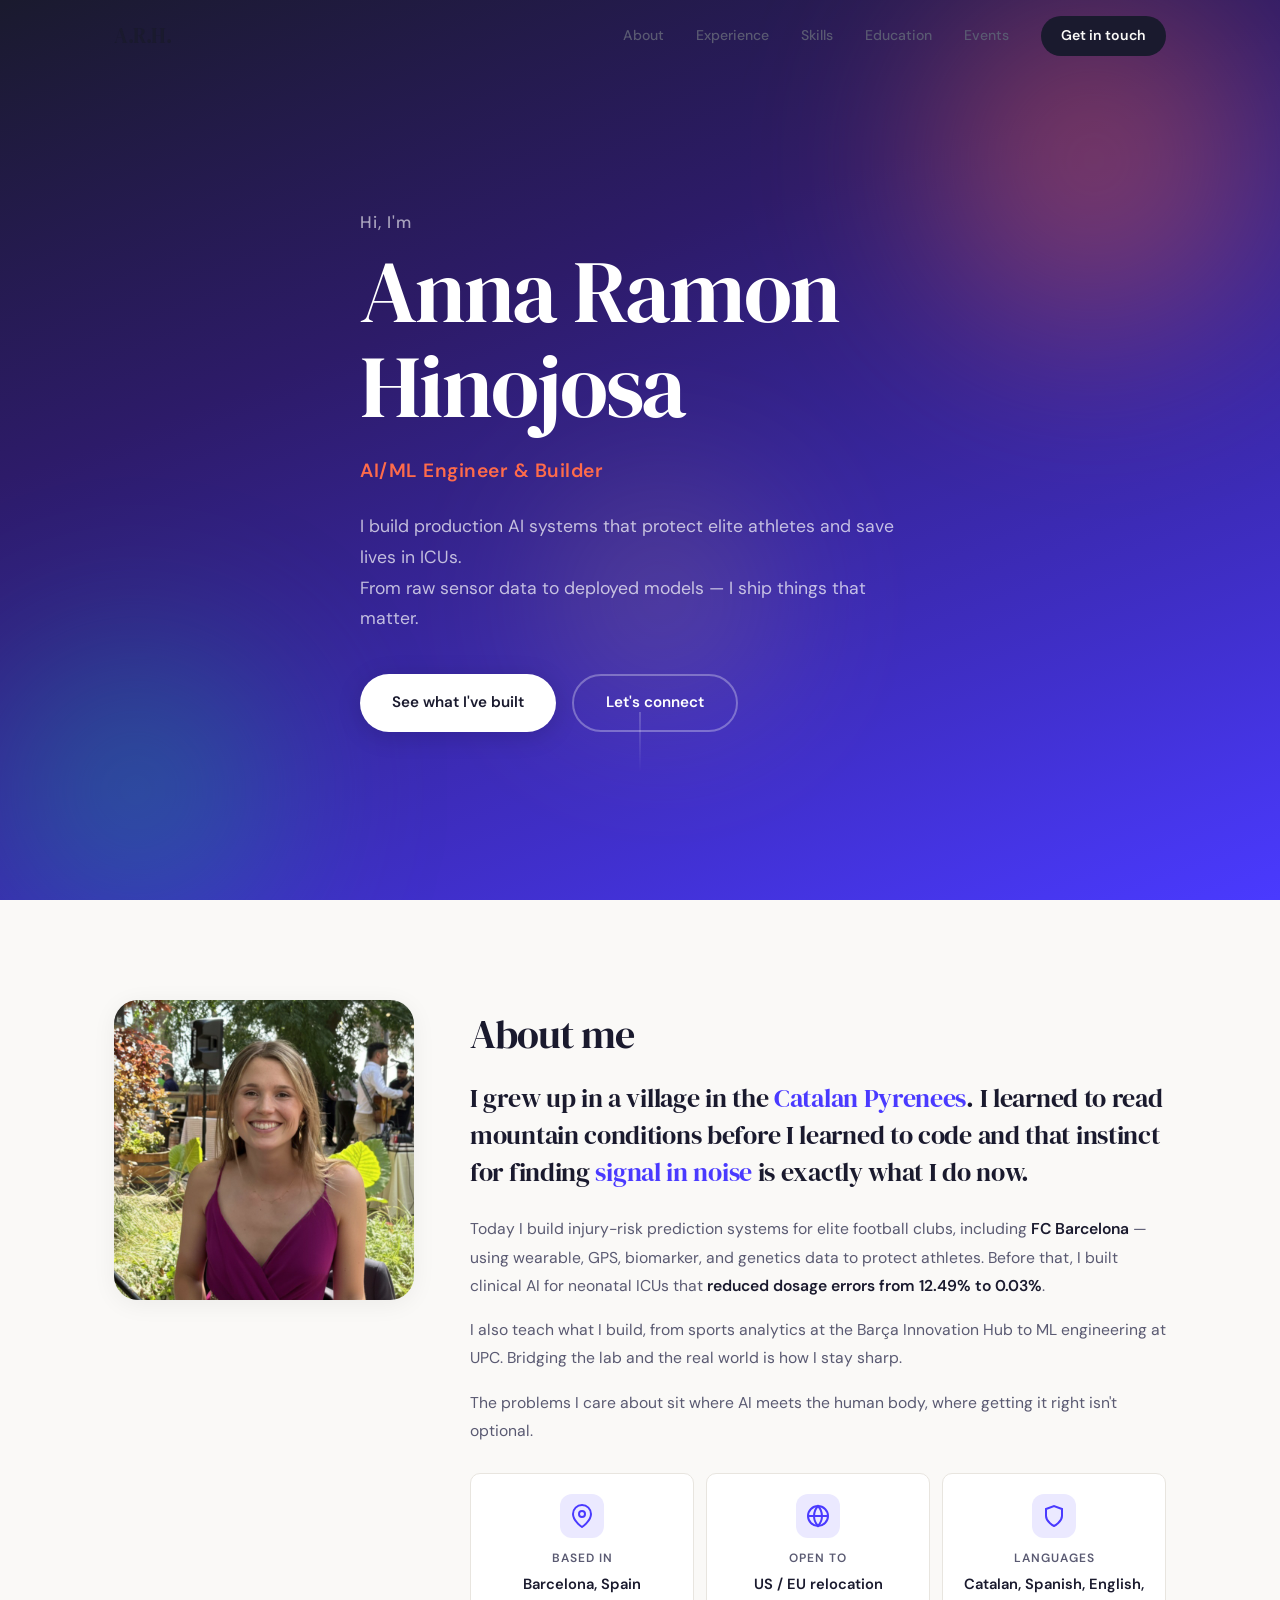
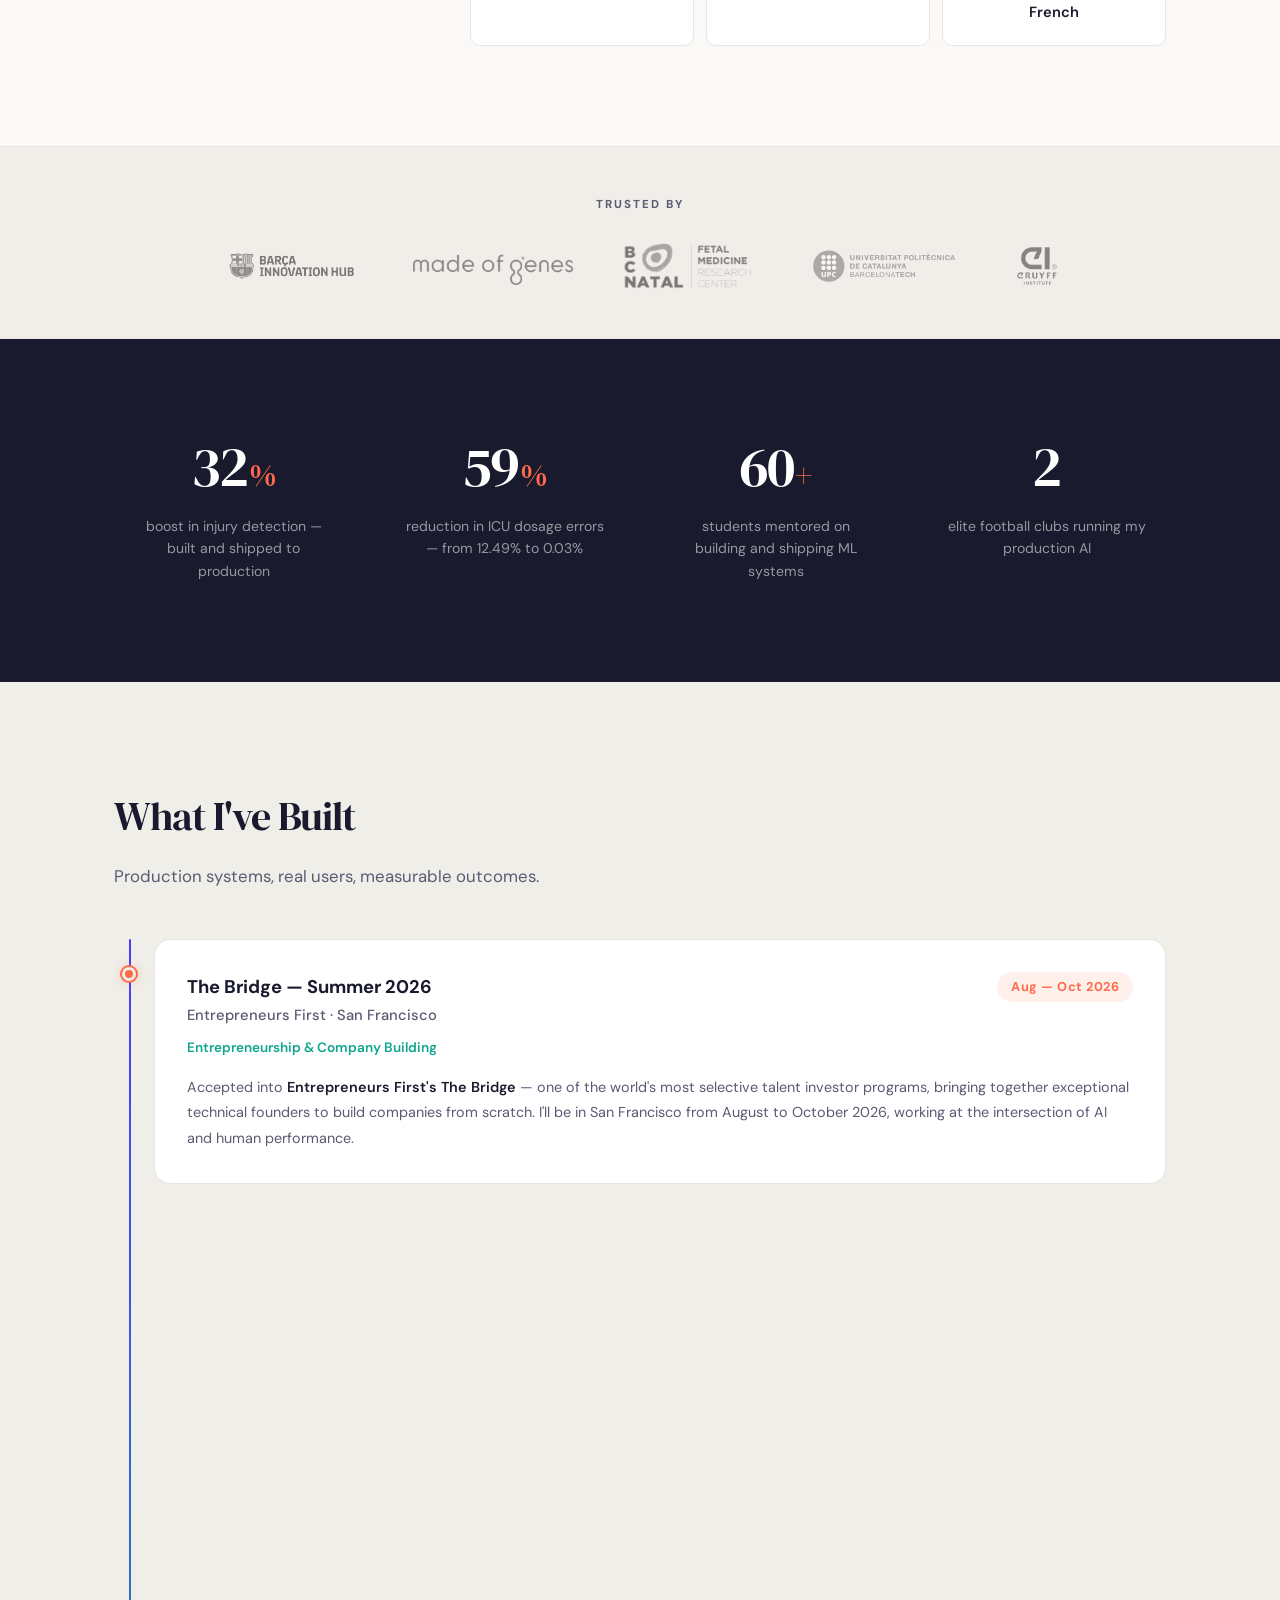
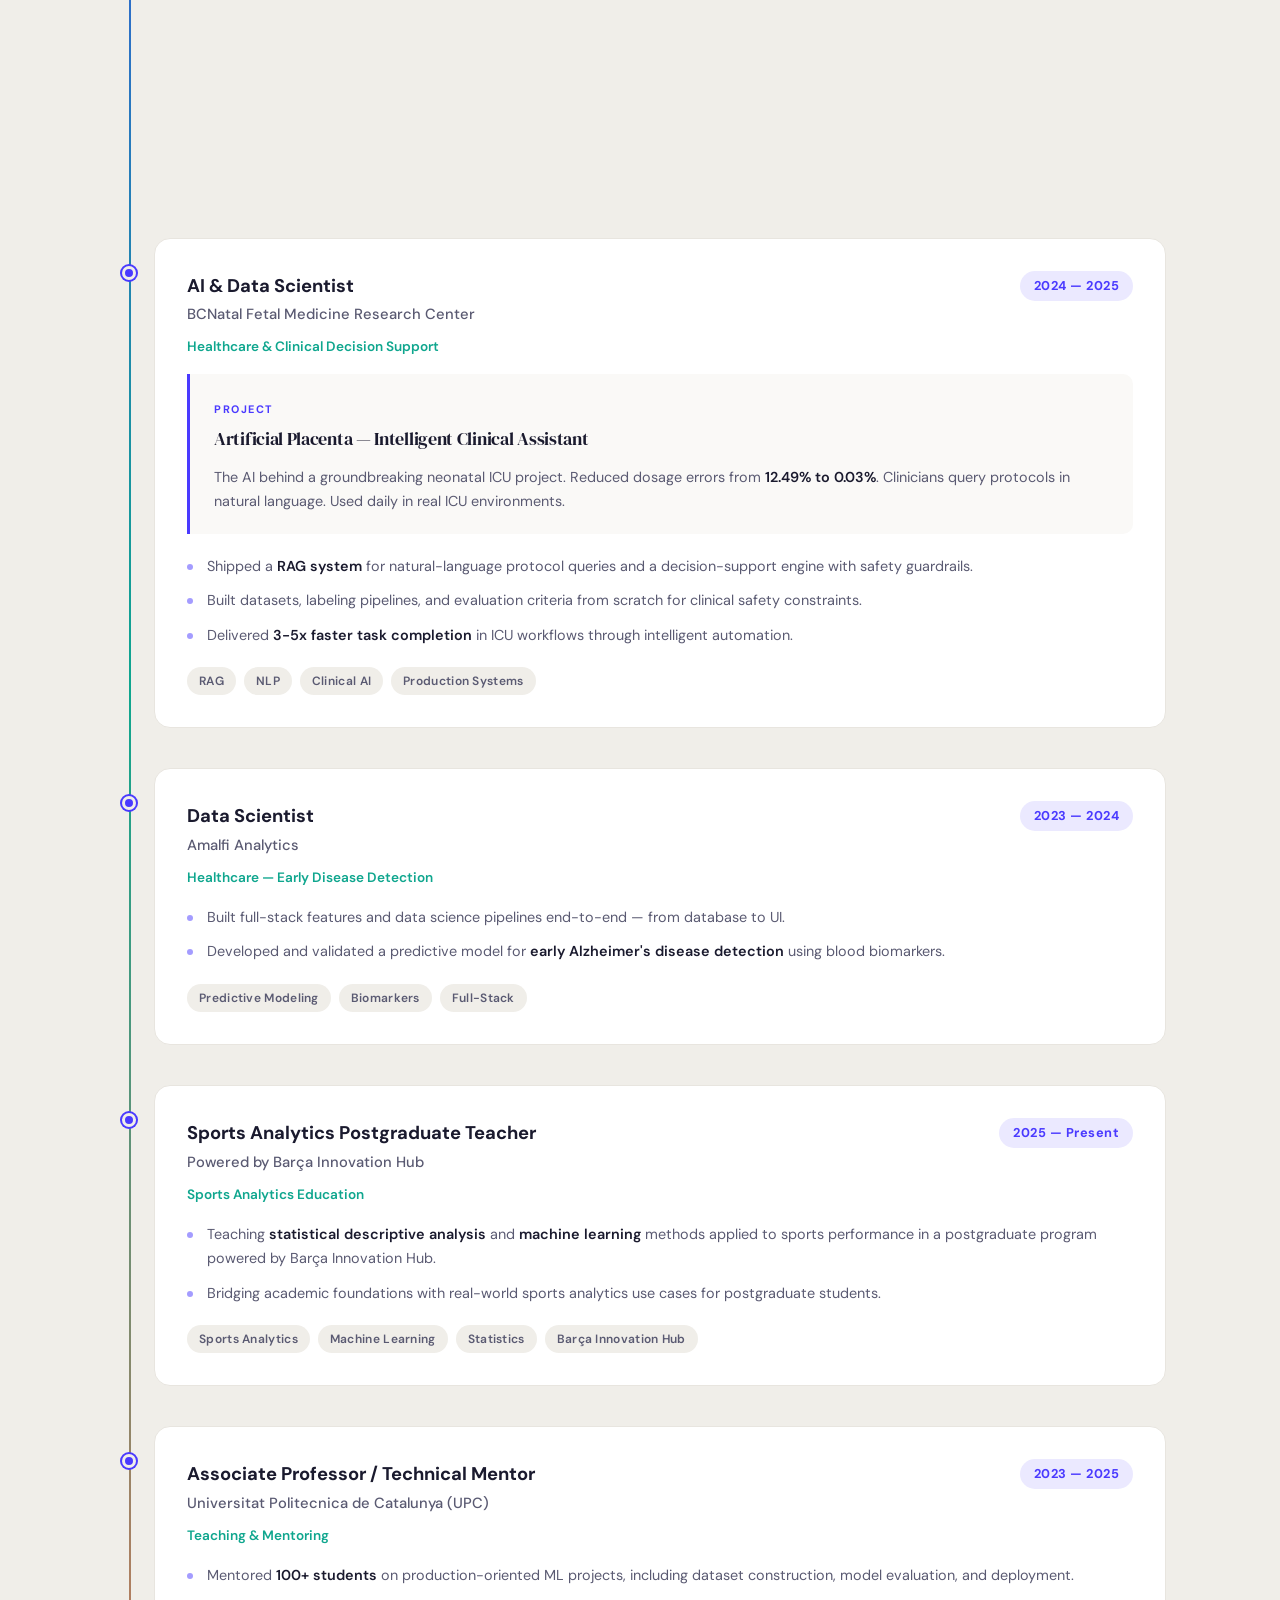
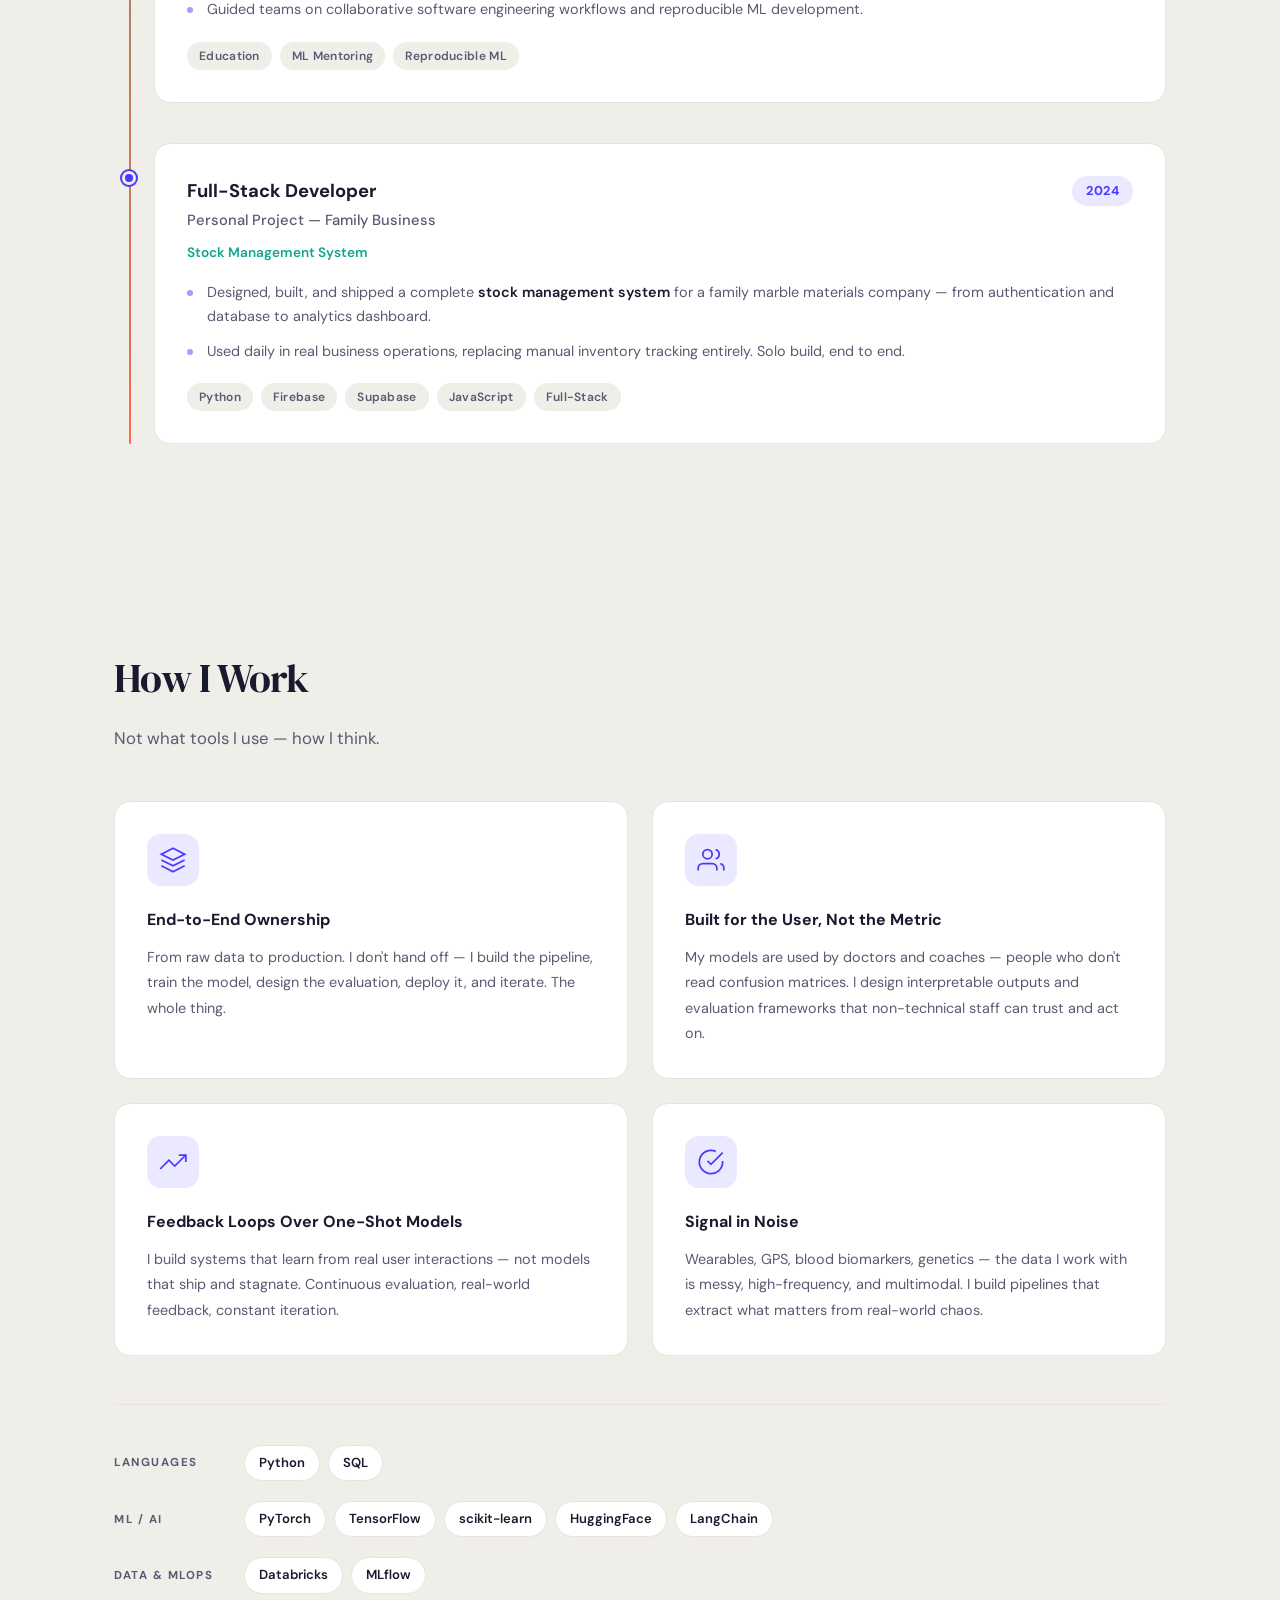
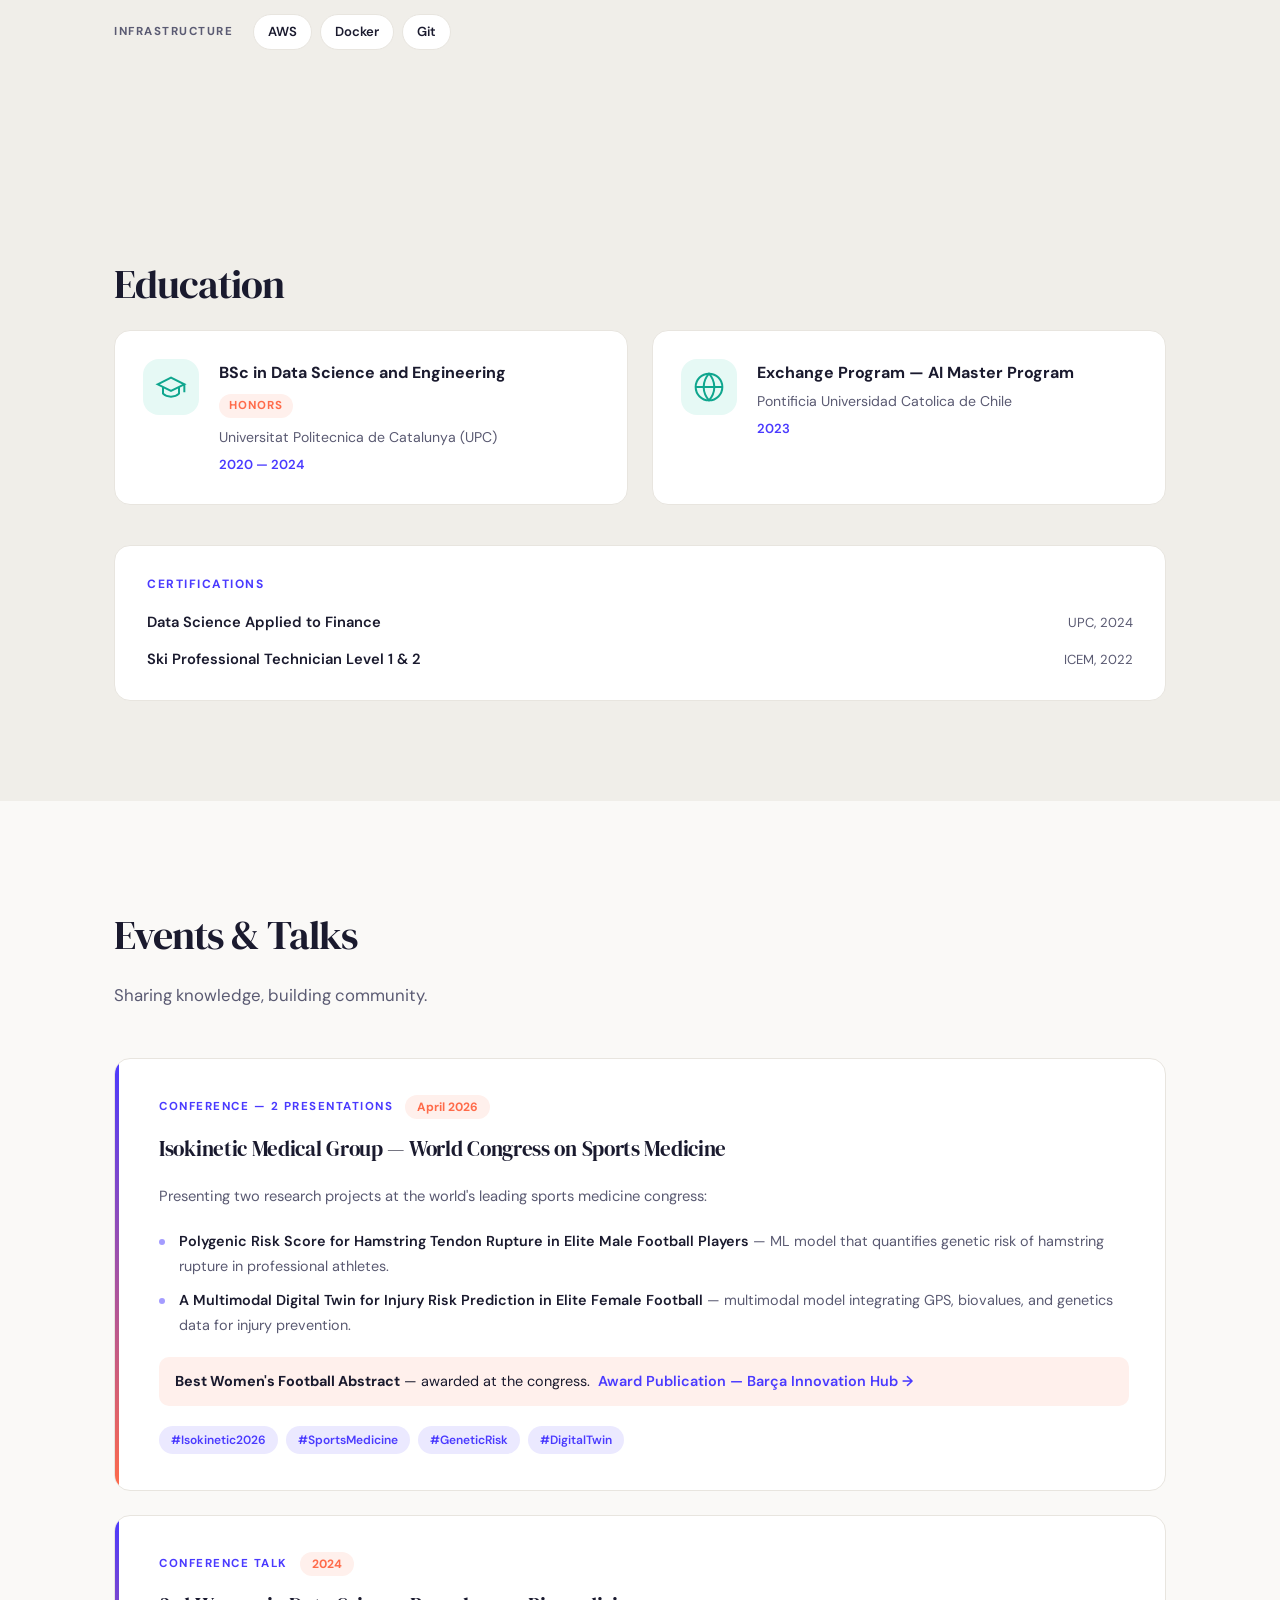
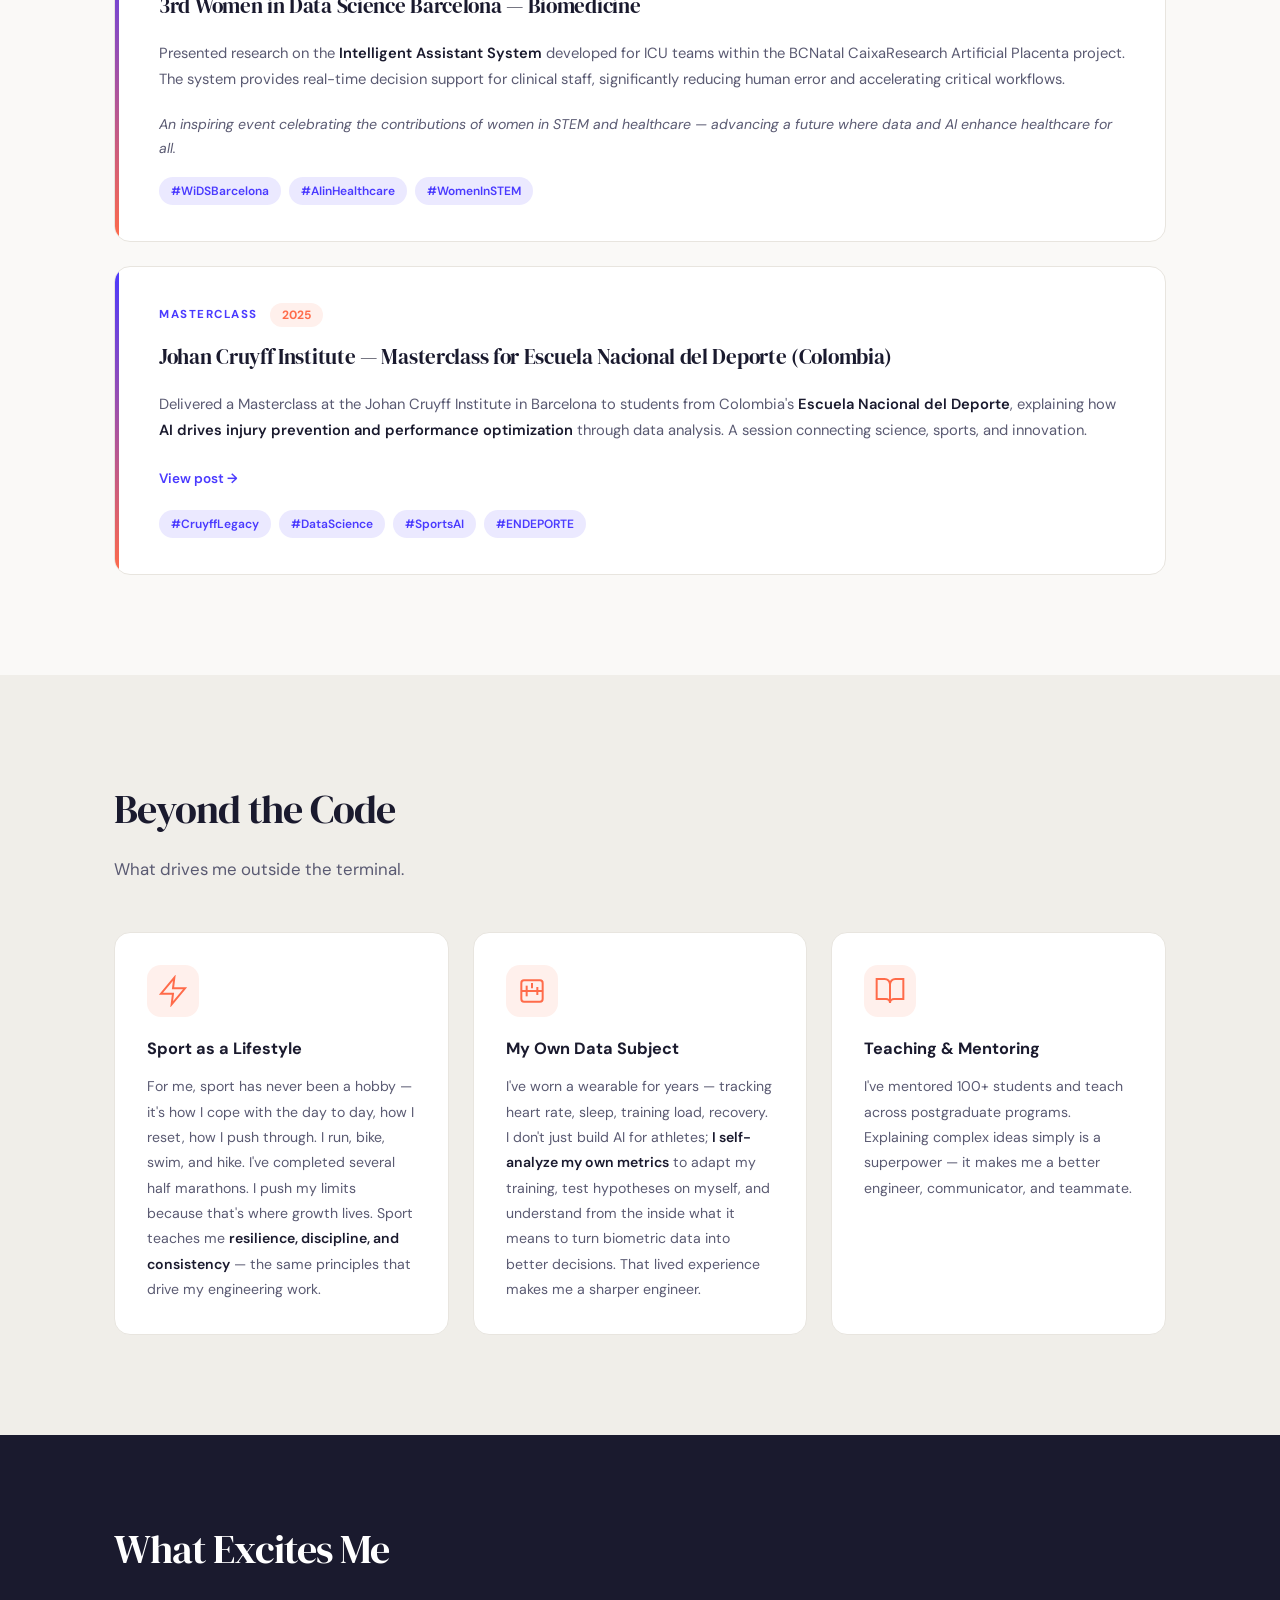
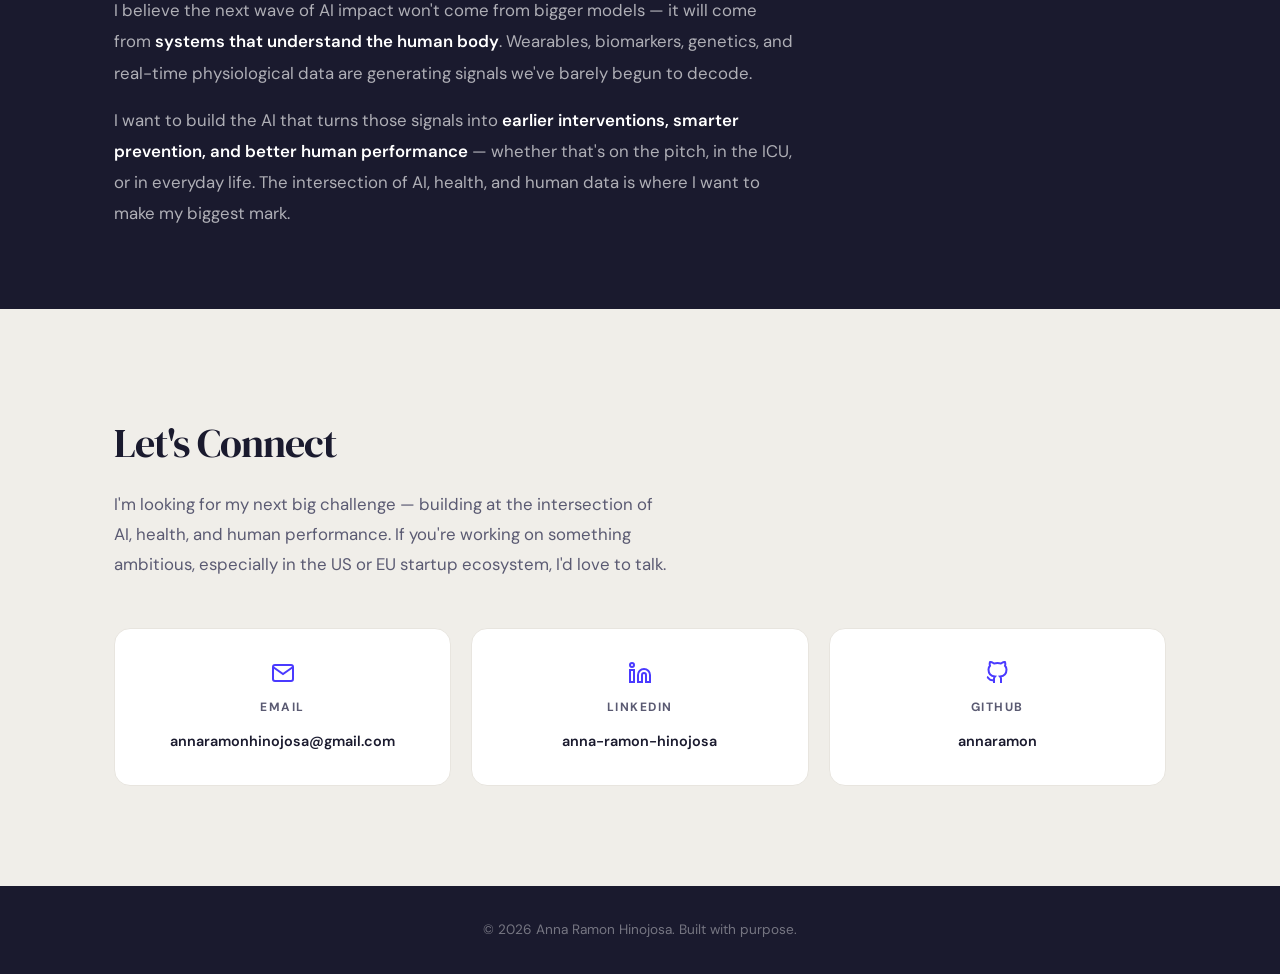
==== commit 38bbd479: "experience update" ====
--- a/index.html
+++ b/index.html
@@ -177,6 +177,23 @@
 
         <div class="timeline-item reveal">
           <div class="timeline-marker">
+            <div class="timeline-dot timeline-dot-upcoming"></div>
+          </div>
+          <div class="timeline-content timeline-content-upcoming">
+            <div class="timeline-header">
+              <div>
+                <h3 class="timeline-role">The Bridge — Summer 2026</h3>
+                <p class="timeline-company">Entrepreneurs First · San Francisco</p>
+              </div>
+              <span class="timeline-date timeline-date-upcoming">Aug — Oct 2026</span>
+            </div>
+            <p class="timeline-focus">Entrepreneurship & Company Building</p>
+            <p class="timeline-body">Accepted into <strong>Entrepreneurs First's The Bridge</strong> — one of the world's most selective talent investor programs, bringing together exceptional technical founders to build companies from scratch. I'll be in San Francisco from August to October 2026, working at the intersection of AI and human performance.</p>
+          </div>
+        </div>
+
+        <div class="timeline-item reveal">
+          <div class="timeline-marker">
             <div class="timeline-dot"></div>
           </div>
           <div class="timeline-content">
@@ -369,6 +386,33 @@
           <p class="work-text">Wearables, GPS, blood biomarkers, genetics — the data I work with is messy, high-frequency, and multimodal. I build pipelines that extract what matters from real-world chaos.</p>
         </div>
       </div>
+
+      <div class="stack reveal">
+        <div class="stack-group">
+          <span class="stack-label">Languages</span>
+          <div class="stack-pills">
+            <span>Python</span><span>SQL</span>
+          </div>
+        </div>
+        <div class="stack-group">
+          <span class="stack-label">ML / AI</span>
+          <div class="stack-pills">
+            <span>PyTorch</span><span>TensorFlow</span><span>scikit-learn</span><span>HuggingFace</span><span>LangChain</span>
+          </div>
+        </div>
+        <div class="stack-group">
+          <span class="stack-label">Data & MLOps</span>
+          <div class="stack-pills">
+            <span>Databricks</span><span>MLflow</span>
+          </div>
+        </div>
+        <div class="stack-group">
+          <span class="stack-label">Infrastructure</span>
+          <div class="stack-pills">
+            <span>AWS</span><span>Docker</span><span>Git</span>
+          </div>
+        </div>
+      </div>
     </div>
   </section>
 
@@ -437,6 +481,7 @@
             <li><strong>Polygenic Risk Score for Hamstring Tendon Rupture in Elite Male Football Players</strong> — ML model that quantifies genetic risk of hamstring rupture in professional athletes.</li>
             <li><strong>A Multimodal Digital Twin for Injury Risk Prediction in Elite Female Football</strong> — multimodal model integrating GPS, biovalues, and genetics data for injury prevention.</li>
           </ul>
+          <p class="event-award"><strong>Best Women's Football Abstract</strong> — awarded at the congress. <a href="https://www.linkedin.com/feed/update/urn:li:activity:7452391413759029248/" target="_blank" rel="noopener">Award Publication — Barça Innovation Hub →</a></p>
           <div class="event-tags">
             <span>#Isokinetic2026</span>
             <span>#SportsMedicine</span>
@@ -469,6 +514,7 @@
           </div>
           <h3 class="event-title">Johan Cruyff Institute — Masterclass for Escuela Nacional del Deporte (Colombia)</h3>
           <p class="event-body">Delivered a Masterclass at the Johan Cruyff Institute in Barcelona to students from Colombia's <strong>Escuela Nacional del Deporte</strong>, explaining how <strong>AI drives injury prevention and performance optimization</strong> through data analysis. A session connecting science, sports, and innovation.</p>
+          <a href="https://www.linkedin.com/feed/update/urn:li:activity:7392180204124913665/" target="_blank" rel="noopener" class="event-link">View post →</a>
           <div class="event-tags">
             <span>#CruyffLegacy</span>
             <span>#DataScience</span>
--- a/styles.css
+++ b/styles.css
@@ -699,6 +699,37 @@
   transform: scale(1.3);
 }
 
+.timeline-dot-upcoming {
+  background: var(--warm);
+  box-shadow: 0 0 0 2px var(--warm), 0 0 12px rgba(255, 107, 74, 0.4);
+}
+
+.timeline-content-upcoming {
+  border-color: var(--warm);
+  background: linear-gradient(135deg, var(--surface) 0%, var(--warm-light) 100%);
+}
+
+.timeline-content-upcoming:hover {
+  border-color: var(--warm) !important;
+  box-shadow: 0 4px 24px rgba(255, 107, 74, 0.15) !important;
+}
+
+.timeline-date-upcoming {
+  background: var(--warm-light) !important;
+  color: var(--warm) !important;
+}
+
+.timeline-body {
+  font-size: 0.9rem;
+  color: var(--text-secondary);
+  line-height: 1.75;
+}
+
+.timeline-body strong {
+  color: var(--text);
+  font-weight: 600;
+}
+
 .timeline-content {
   background: var(--surface);
   border: 1px solid var(--border);
@@ -893,6 +924,62 @@
 @media (max-width: 768px) {
   .work-grid {
     grid-template-columns: 1fr;
+  }
+}
+
+.stack {
+  margin-top: 48px;
+  display: flex;
+  flex-direction: column;
+  gap: 20px;
+  padding-top: 40px;
+  border-top: 1px solid var(--border);
+}
+
+.stack-group {
+  display: flex;
+  align-items: center;
+  gap: 20px;
+  flex-wrap: wrap;
+}
+
+.stack-label {
+  font-size: 0.72rem;
+  font-weight: 700;
+  text-transform: uppercase;
+  letter-spacing: 1.5px;
+  color: var(--text-secondary);
+  min-width: 110px;
+  flex-shrink: 0;
+}
+
+.stack-pills {
+  display: flex;
+  flex-wrap: wrap;
+  gap: 8px;
+}
+
+.stack-pills span {
+  padding: 6px 14px;
+  background: var(--surface);
+  border: 1px solid var(--border);
+  border-radius: 100px;
+  font-size: 0.82rem;
+  font-weight: 600;
+  color: var(--text);
+  transition: border-color var(--transition), color var(--transition);
+}
+
+.stack-pills span:hover {
+  border-color: var(--accent);
+  color: var(--accent);
+}
+
+@media (max-width: 600px) {
+  .stack-group {
+    flex-direction: column;
+    align-items: flex-start;
+    gap: 10px;
   }
 }
 
@@ -1174,6 +1261,40 @@
   margin-bottom: 16px;
 }
 
+.event-award {
+  font-size: 0.9rem;
+  color: var(--text);
+  line-height: 1.7;
+  margin-bottom: 20px;
+  padding: 12px 16px;
+  background: var(--warm-light);
+  border-radius: var(--radius-sm);
+}
+
+.event-award a {
+  color: var(--accent);
+  text-decoration: none;
+  font-weight: 600;
+  margin-left: 4px;
+}
+
+.event-award a:hover {
+  text-decoration: underline;
+}
+
+.event-link {
+  display: inline-block;
+  font-size: 0.85rem;
+  font-weight: 600;
+  color: var(--accent);
+  text-decoration: none;
+  margin-bottom: 20px;
+}
+
+.event-link:hover {
+  text-decoration: underline;
+}
+
 .event-tags {
   display: flex;
   flex-wrap: wrap;
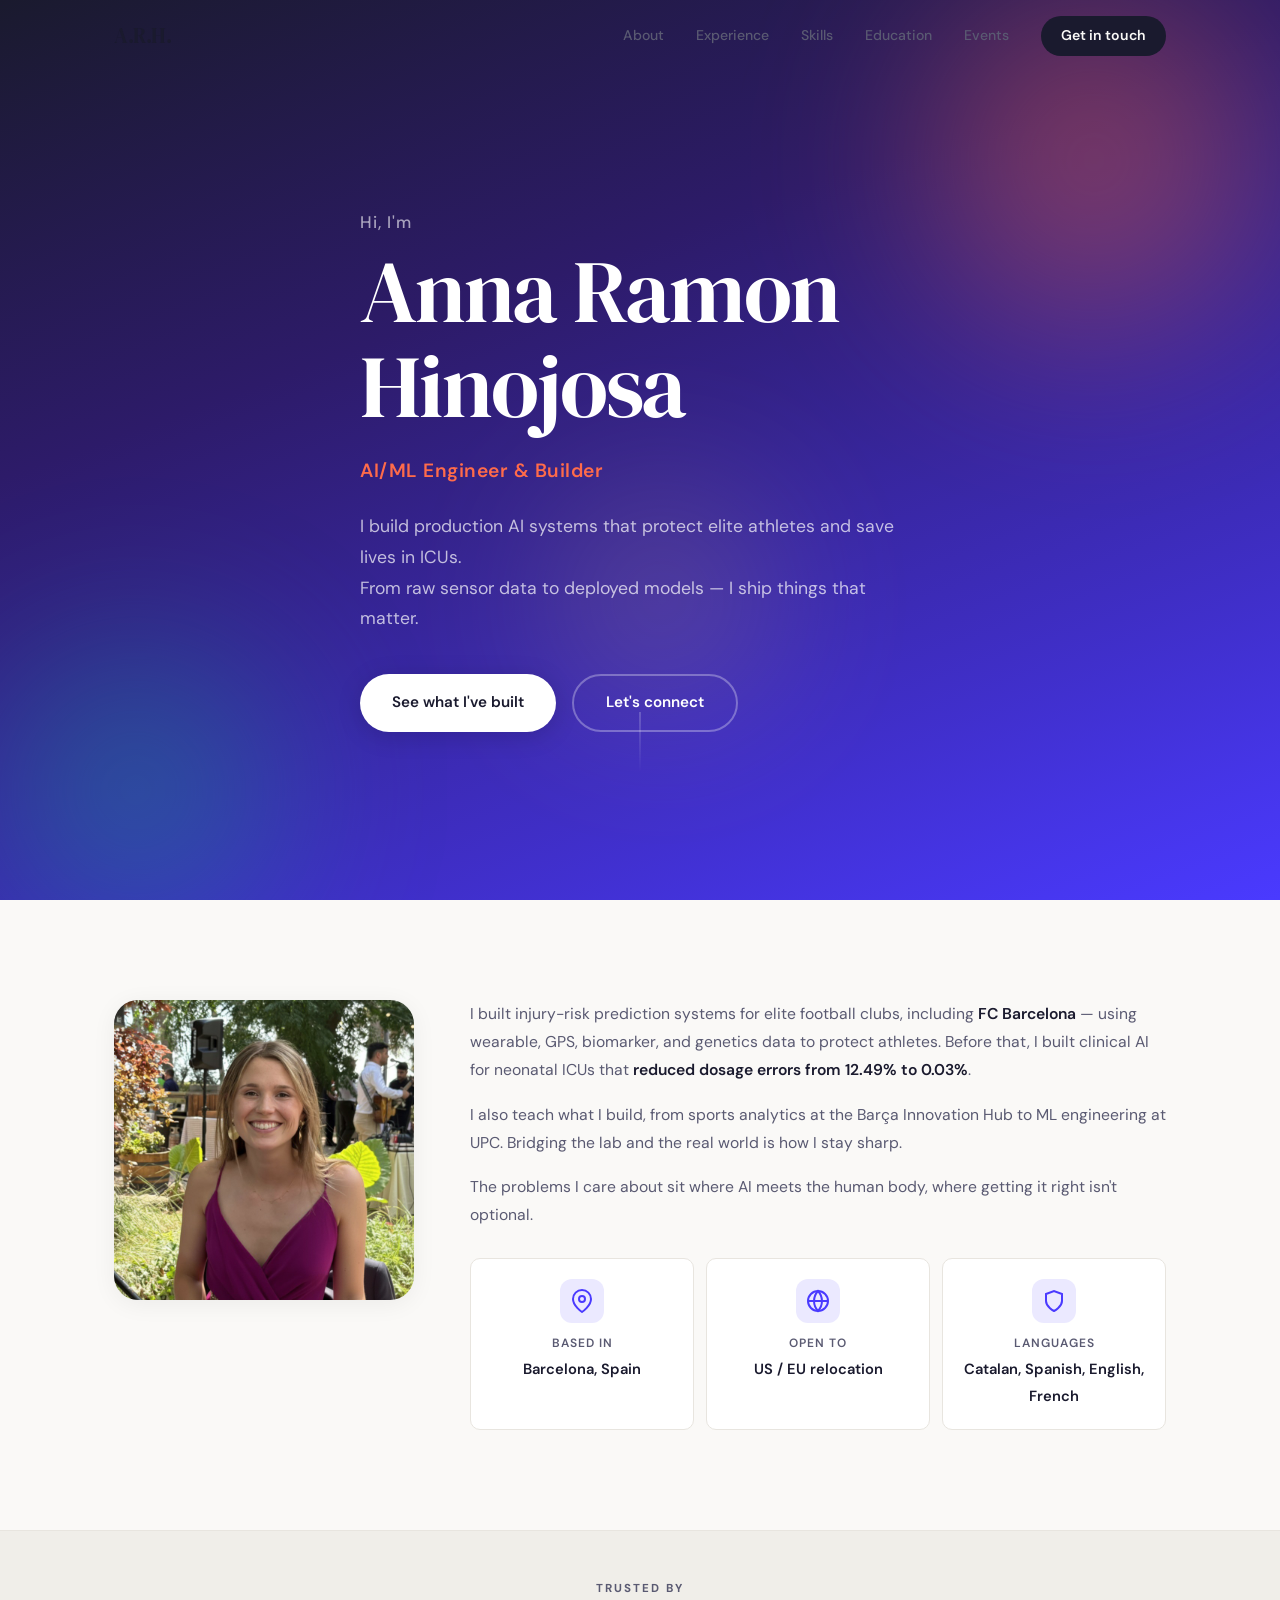
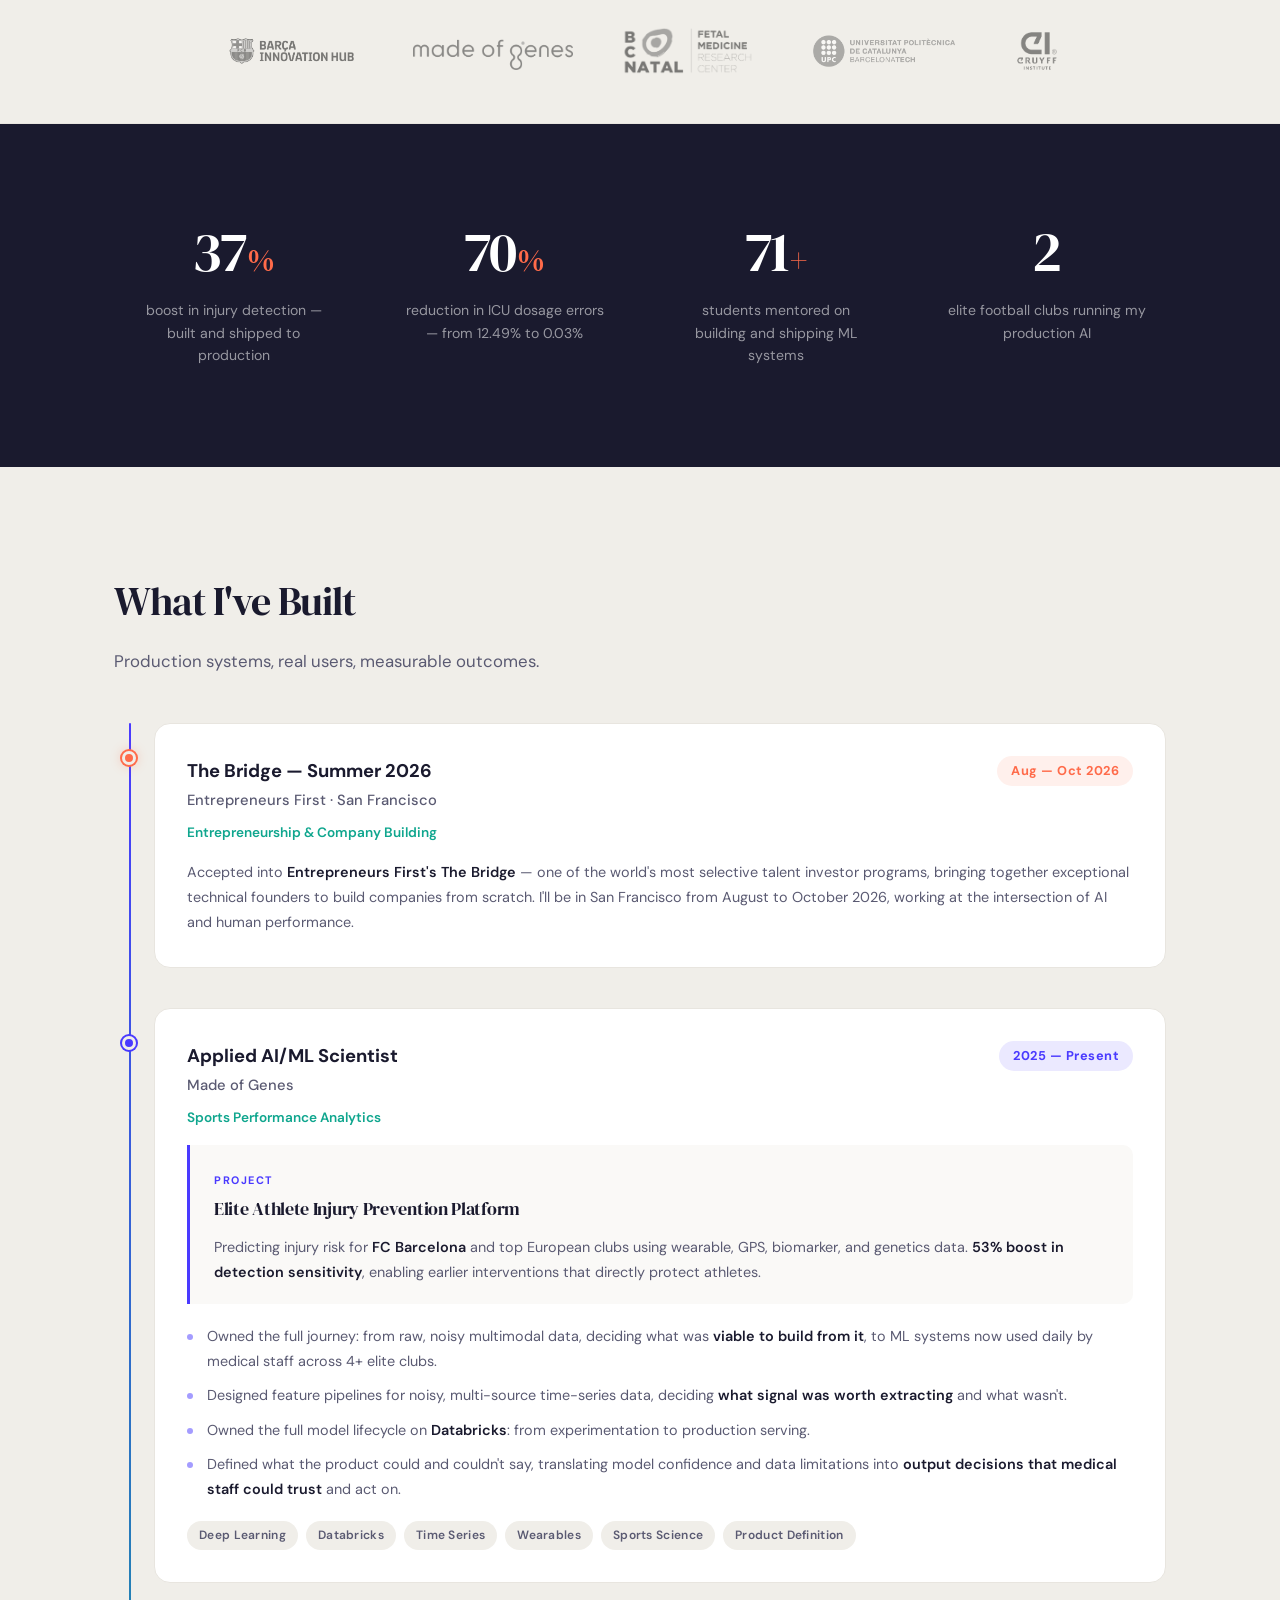
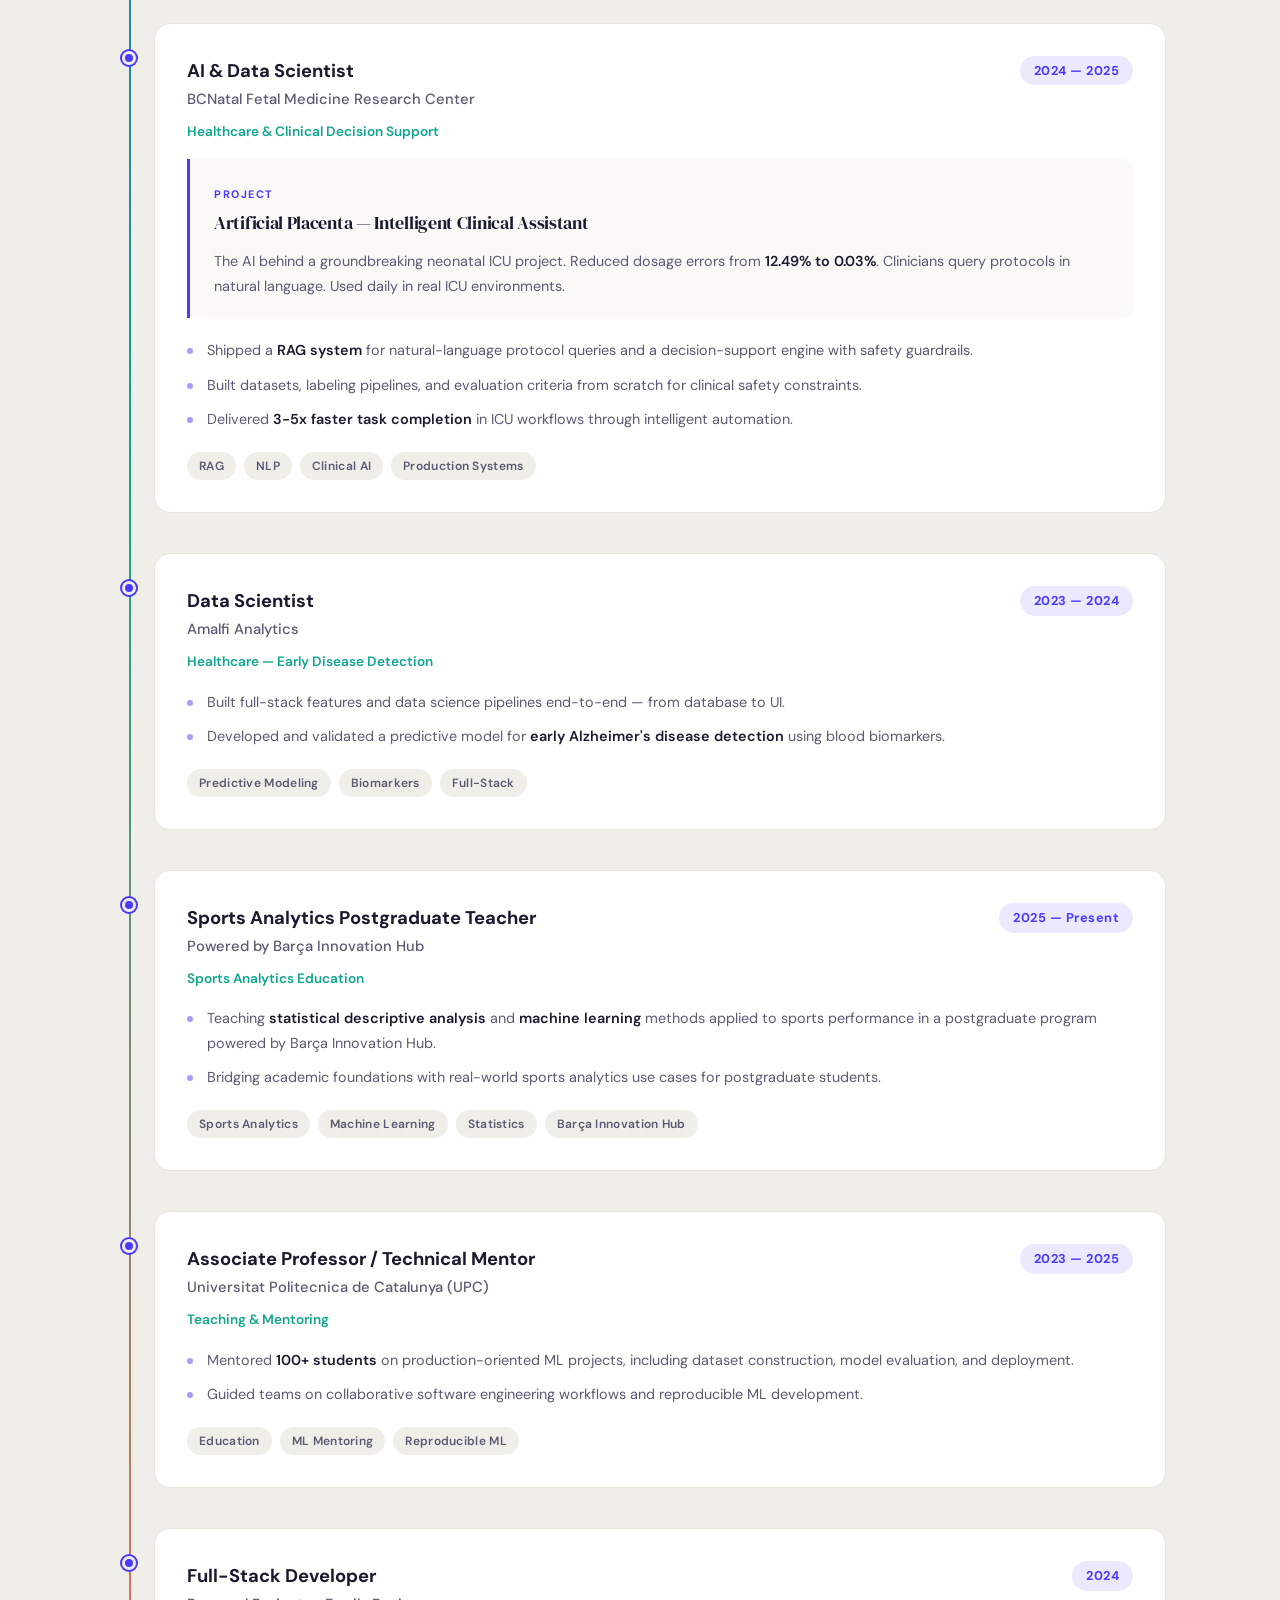
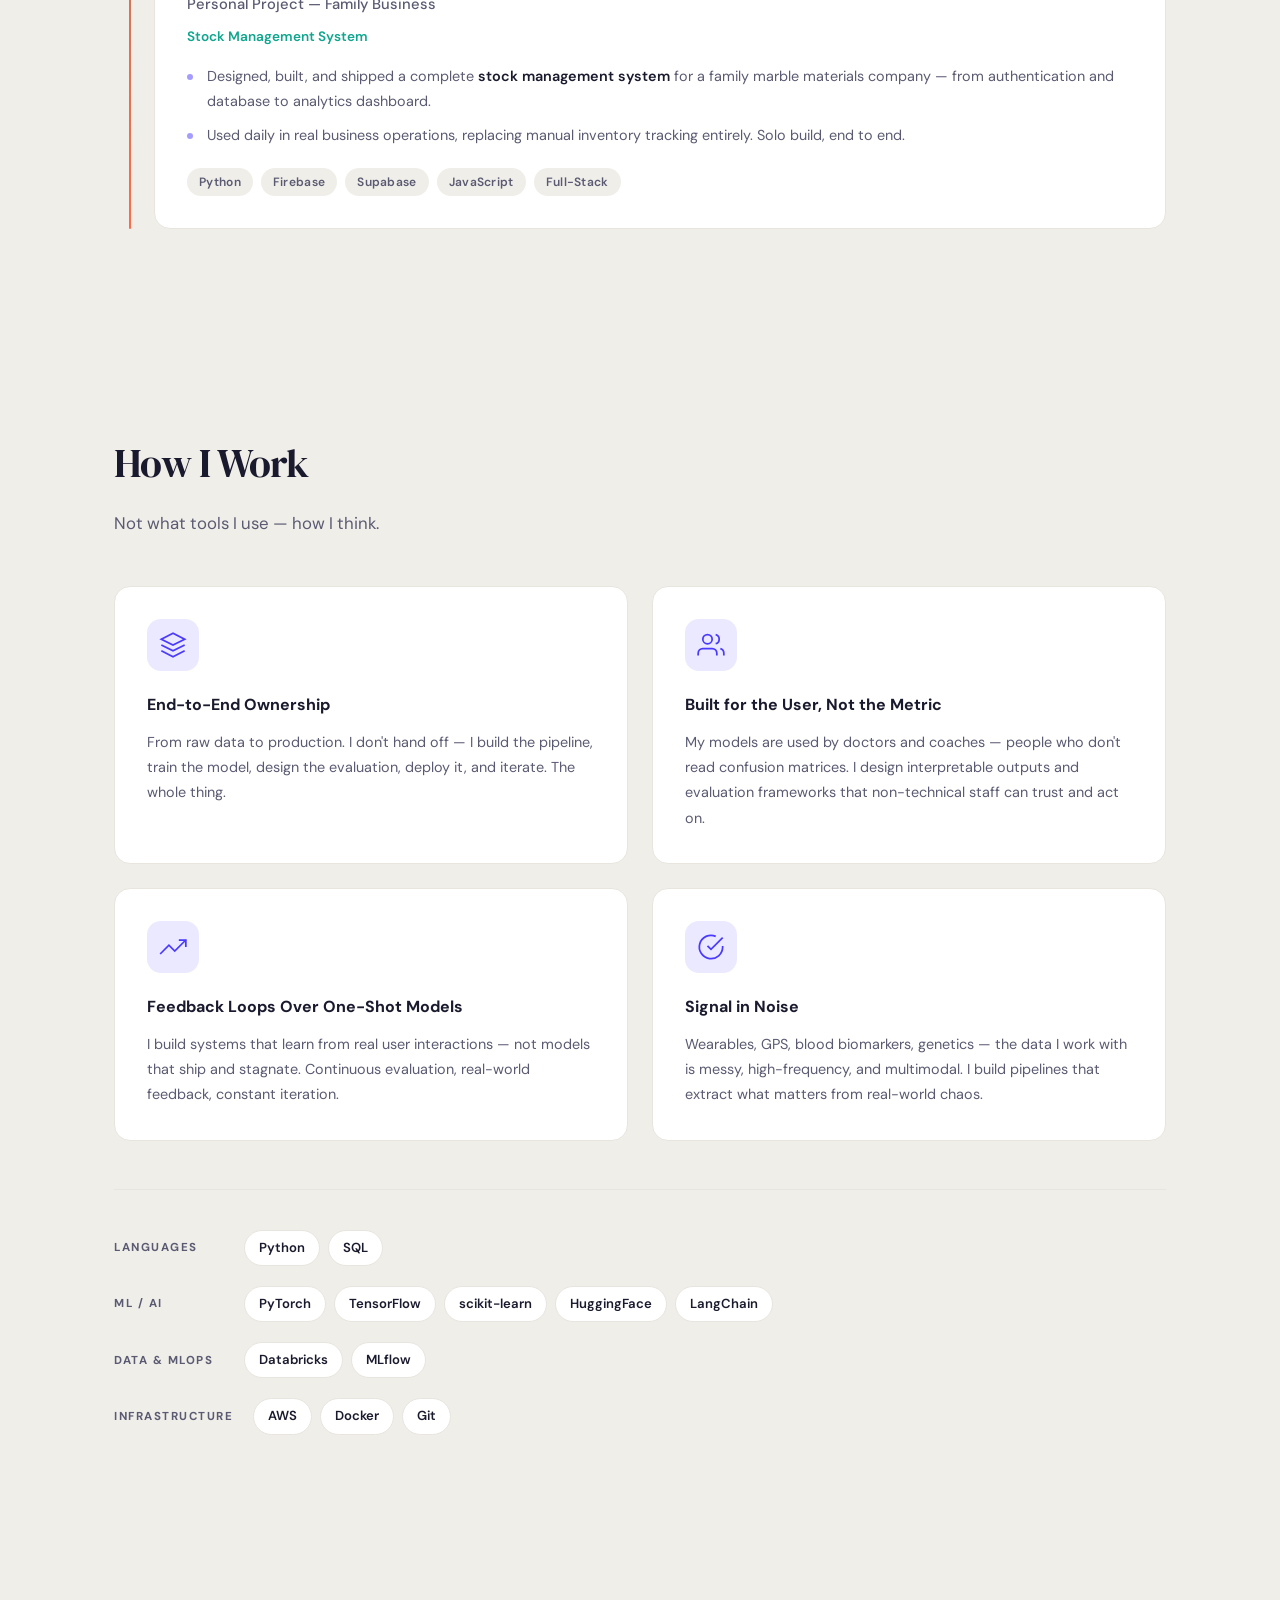
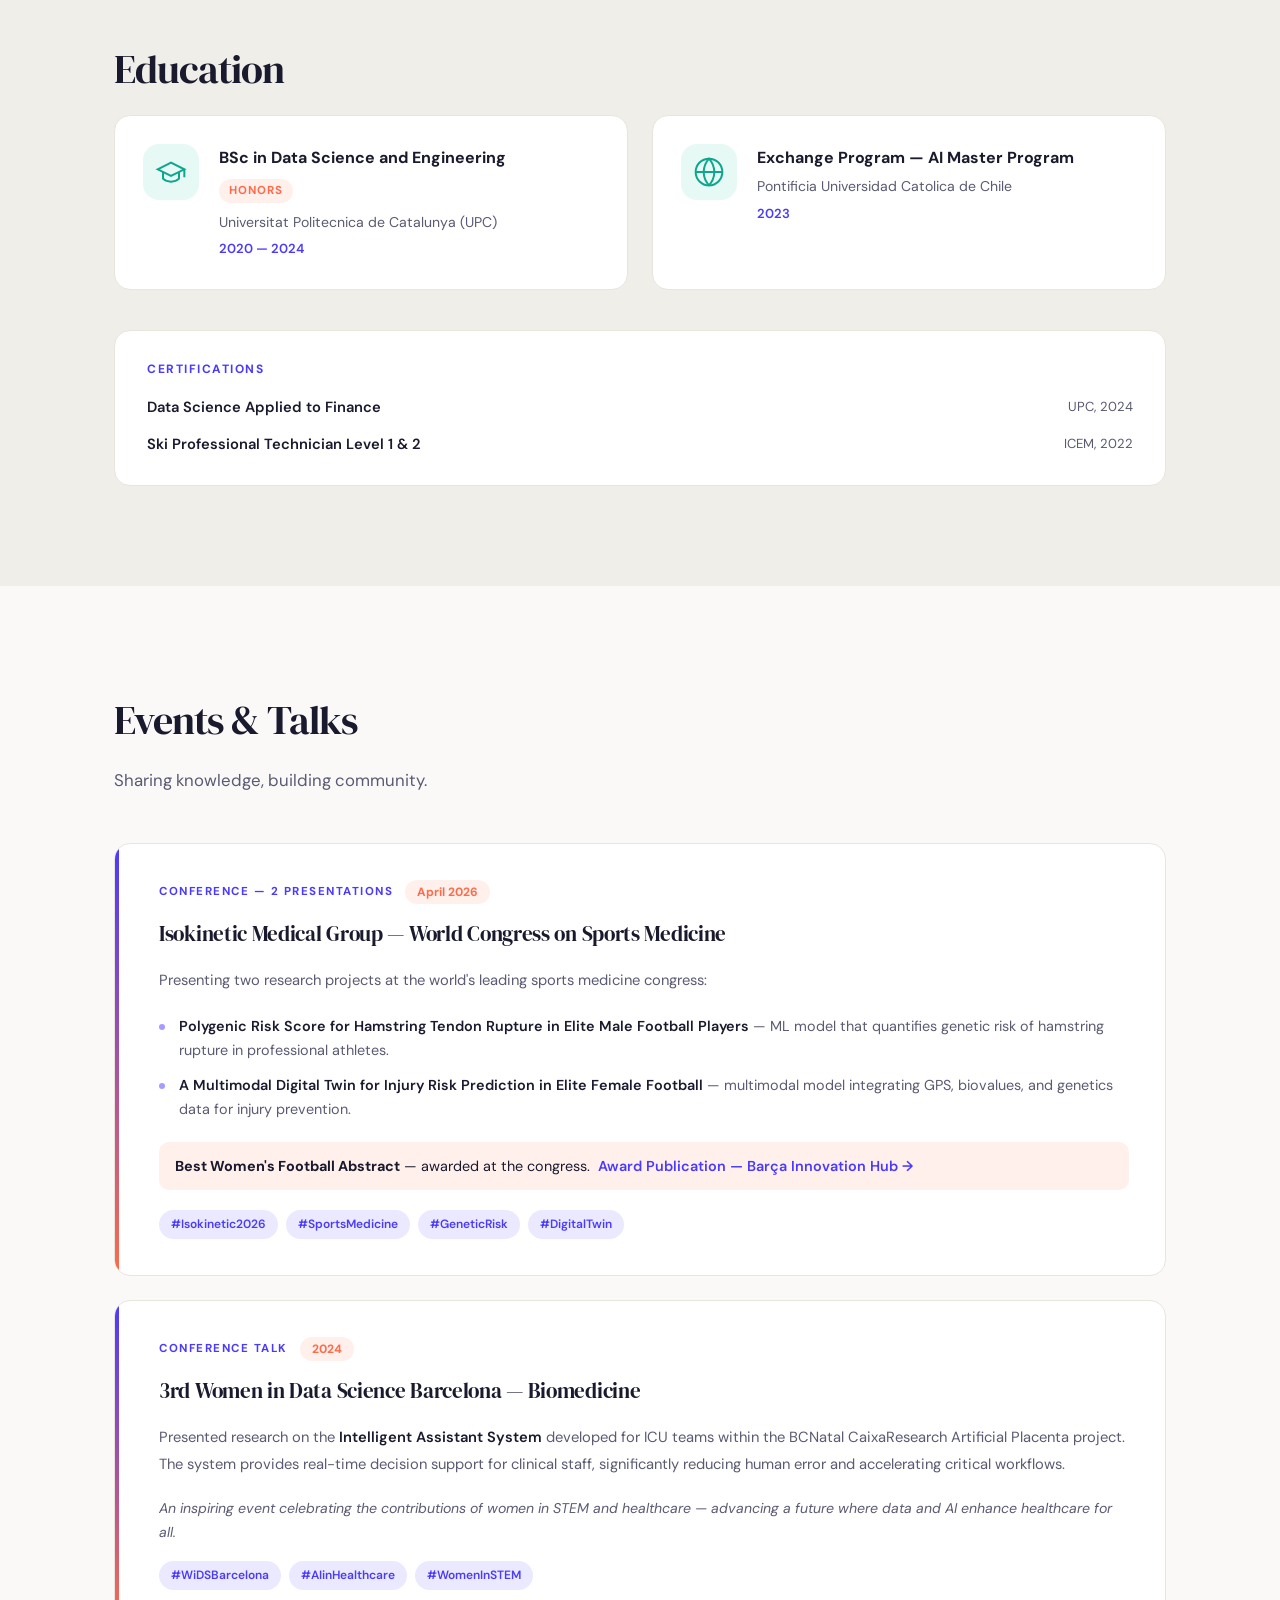
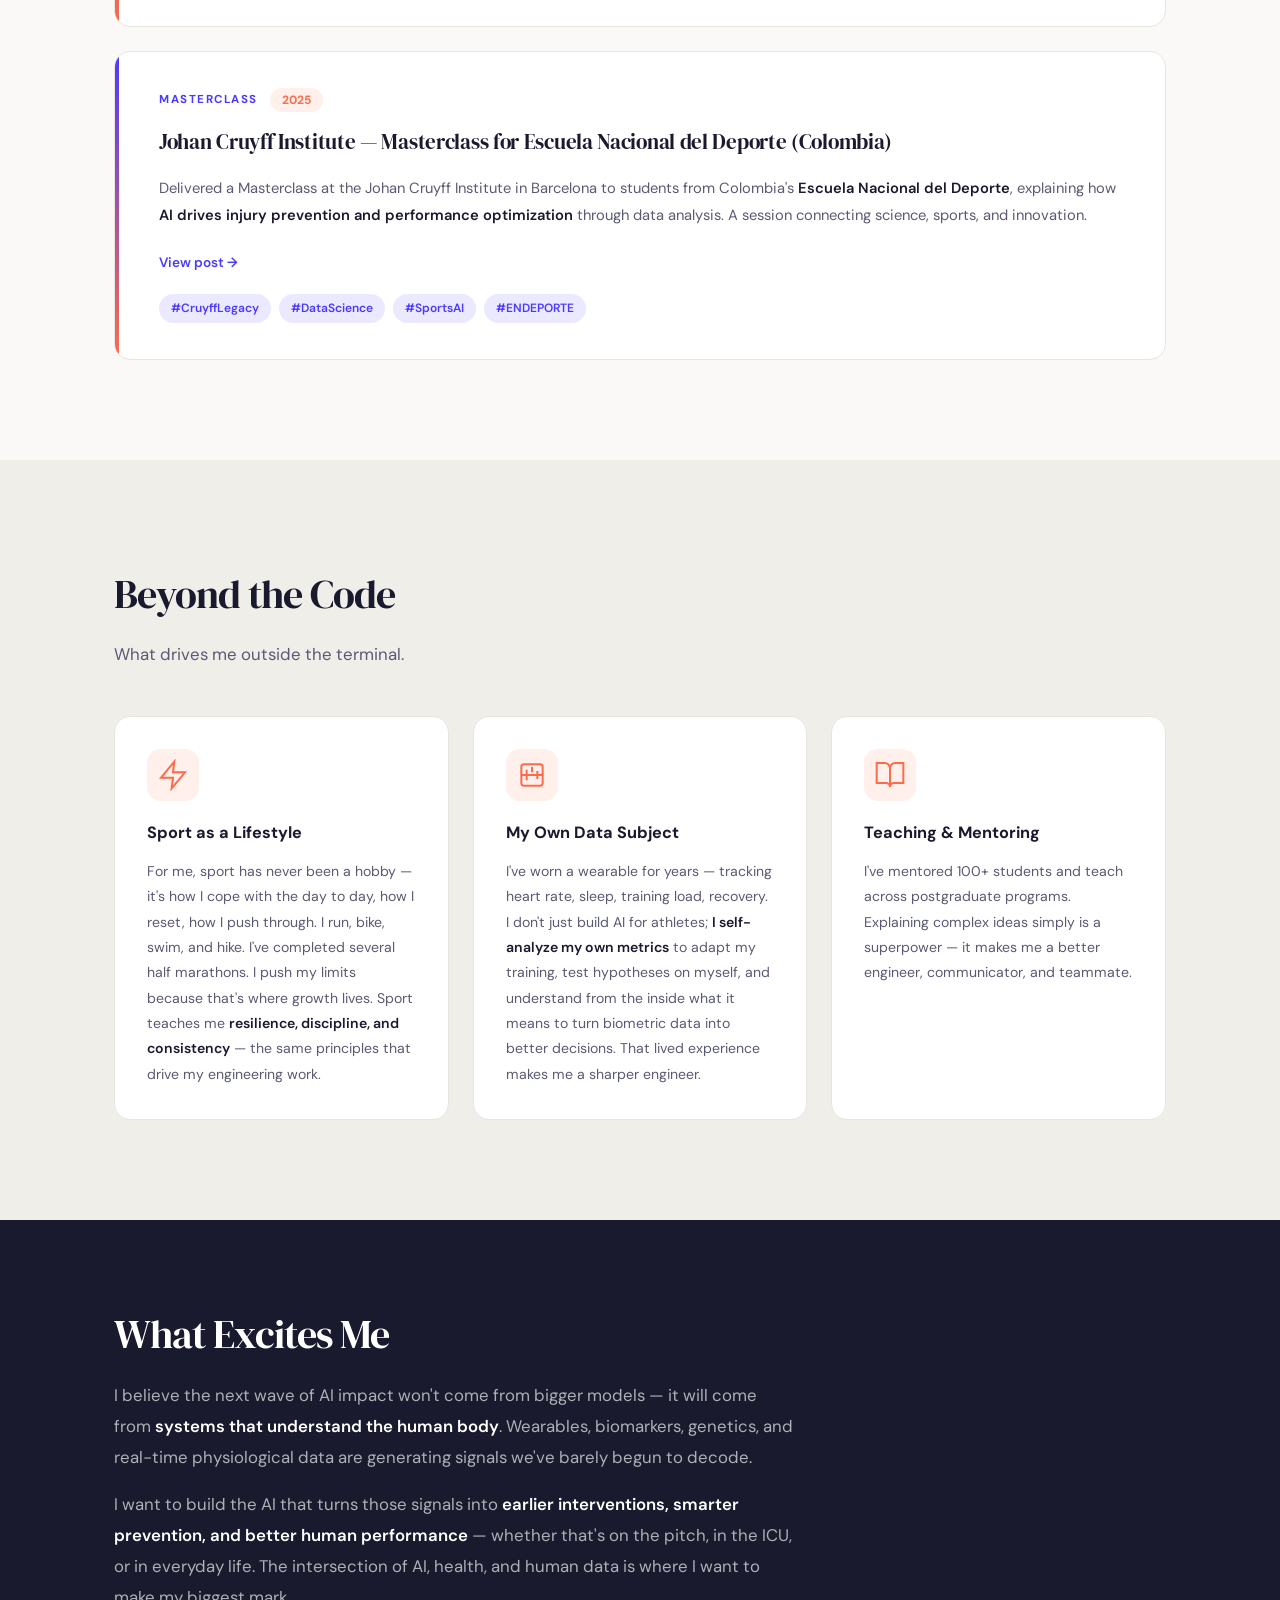
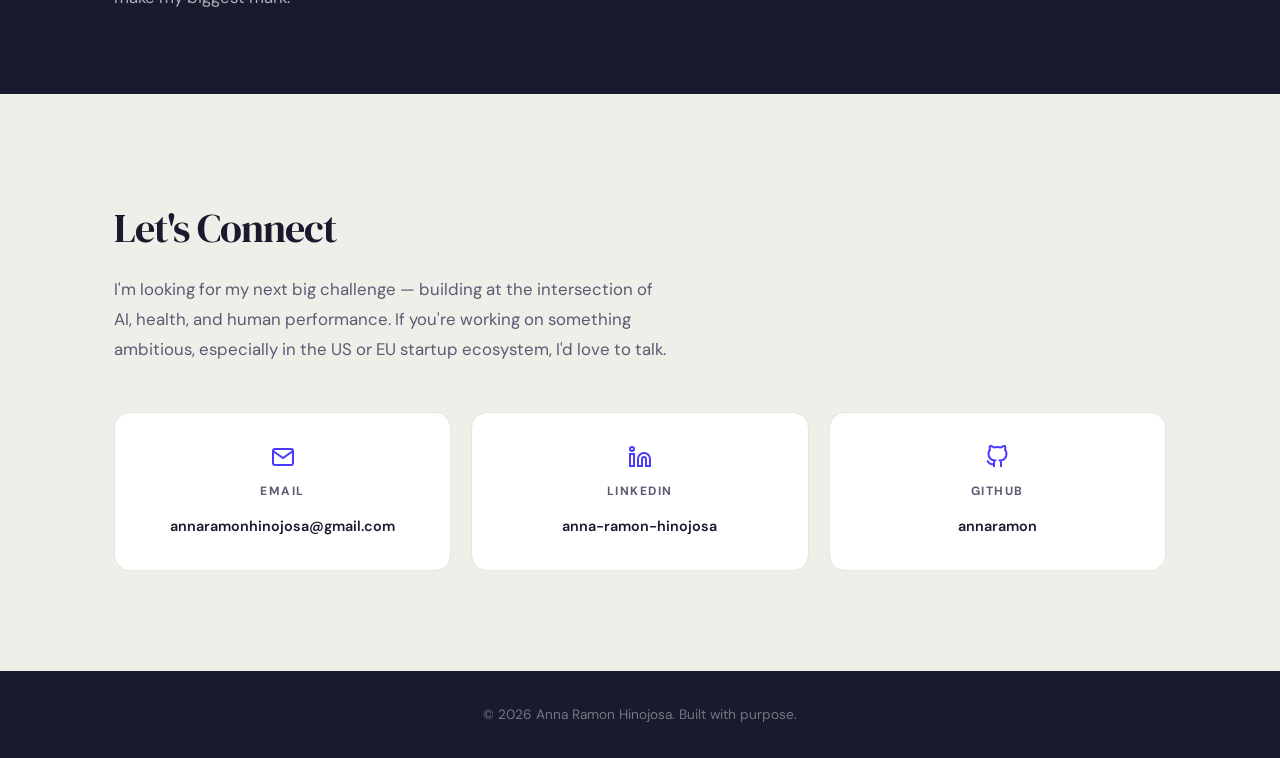
==== commit 39078f8e: "polaroid theme" ====
--- a/index.html
+++ b/index.html
@@ -90,9 +90,7 @@
           <img src="anna.jpeg?v=2" alt="Anna Ramon Hinojosa" width="380" height="380">
         </div>
         <div class="about-right">
-          <h2 class="section-label reveal">About me</h2>
-          <p class="about-lead reveal">I grew up in a village in the <em>Catalan Pyrenees</em>. I learned to read mountain conditions before I learned to code and that instinct for finding <em>signal in noise</em> is exactly what I do now.</p>
-          <p class="about-body reveal">Today I build injury-risk prediction systems for elite football clubs, including <strong>FC Barcelona</strong> — using wearable, GPS, biomarker, and genetics data to protect athletes. Before that, I built clinical AI for neonatal ICUs that <strong>reduced dosage errors from 12.49% to 0.03%</strong>.</p>
+          <p class="about-body reveal">I built injury-risk prediction systems for elite football clubs, including <strong>FC Barcelona</strong> — using wearable, GPS, biomarker, and genetics data to protect athletes. Before that, I built clinical AI for neonatal ICUs that <strong>reduced dosage errors from 12.49% to 0.03%</strong>.</p>
           <p class="about-body reveal">I also teach what I build, from sports analytics at the Barça Innovation Hub to ML engineering at UPC. Bridging the lab and the real world is how I stay sharp.</p>
           <p class="about-body reveal">The problems I care about sit where AI meets the human body, where getting it right isn't optional.</p>
           <div class="about-details reveal">
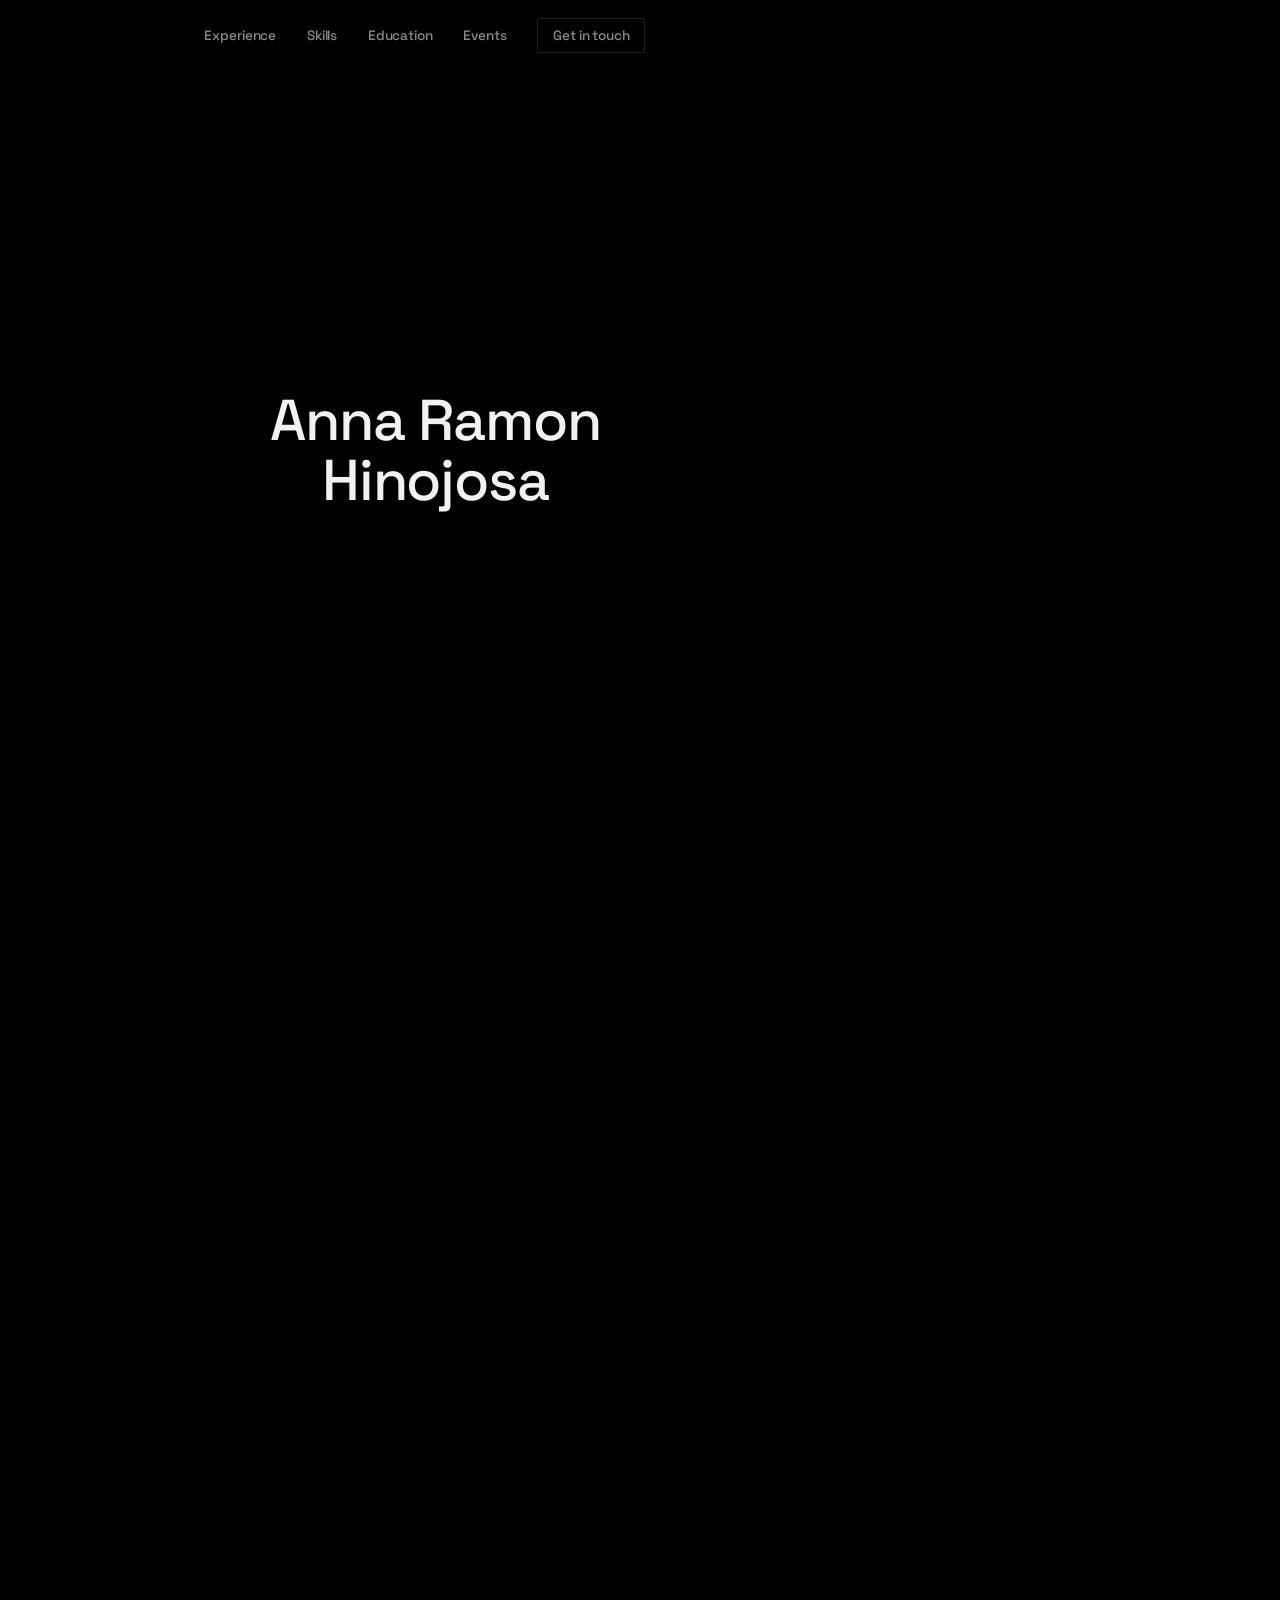
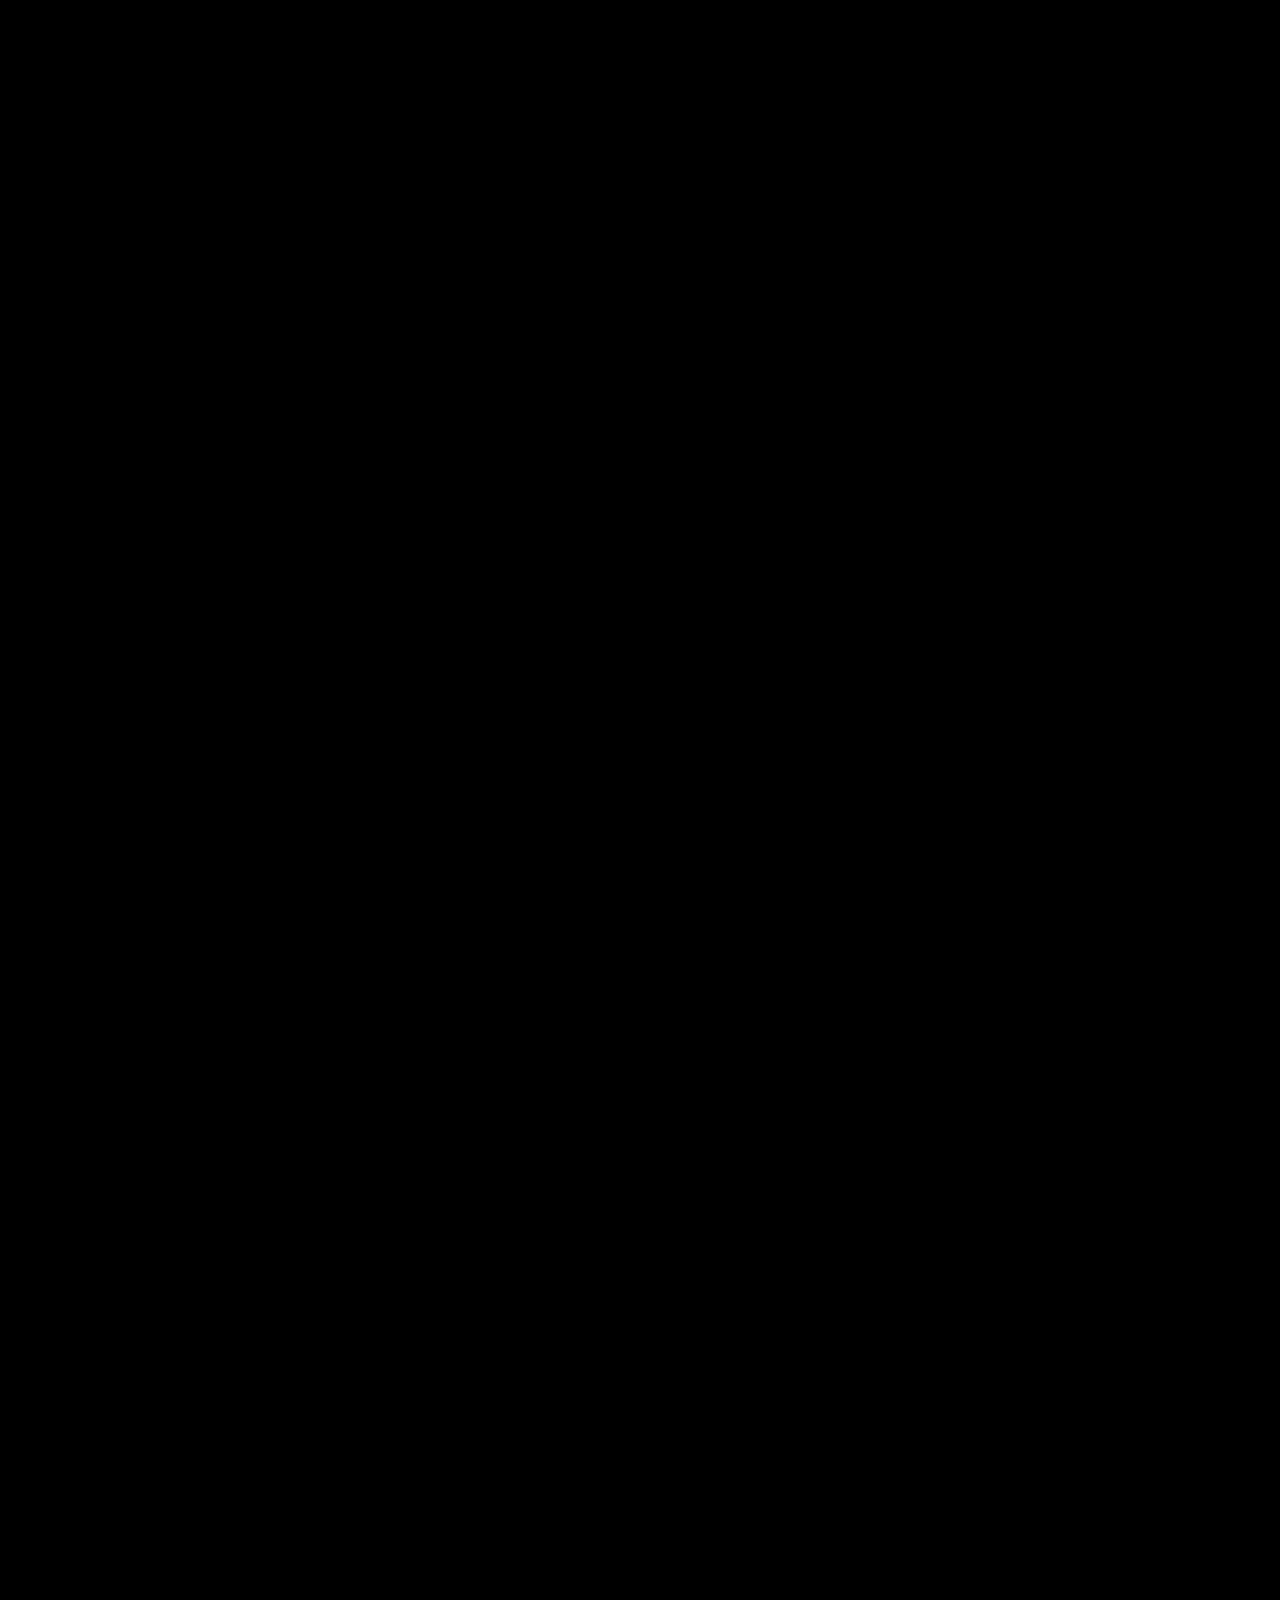
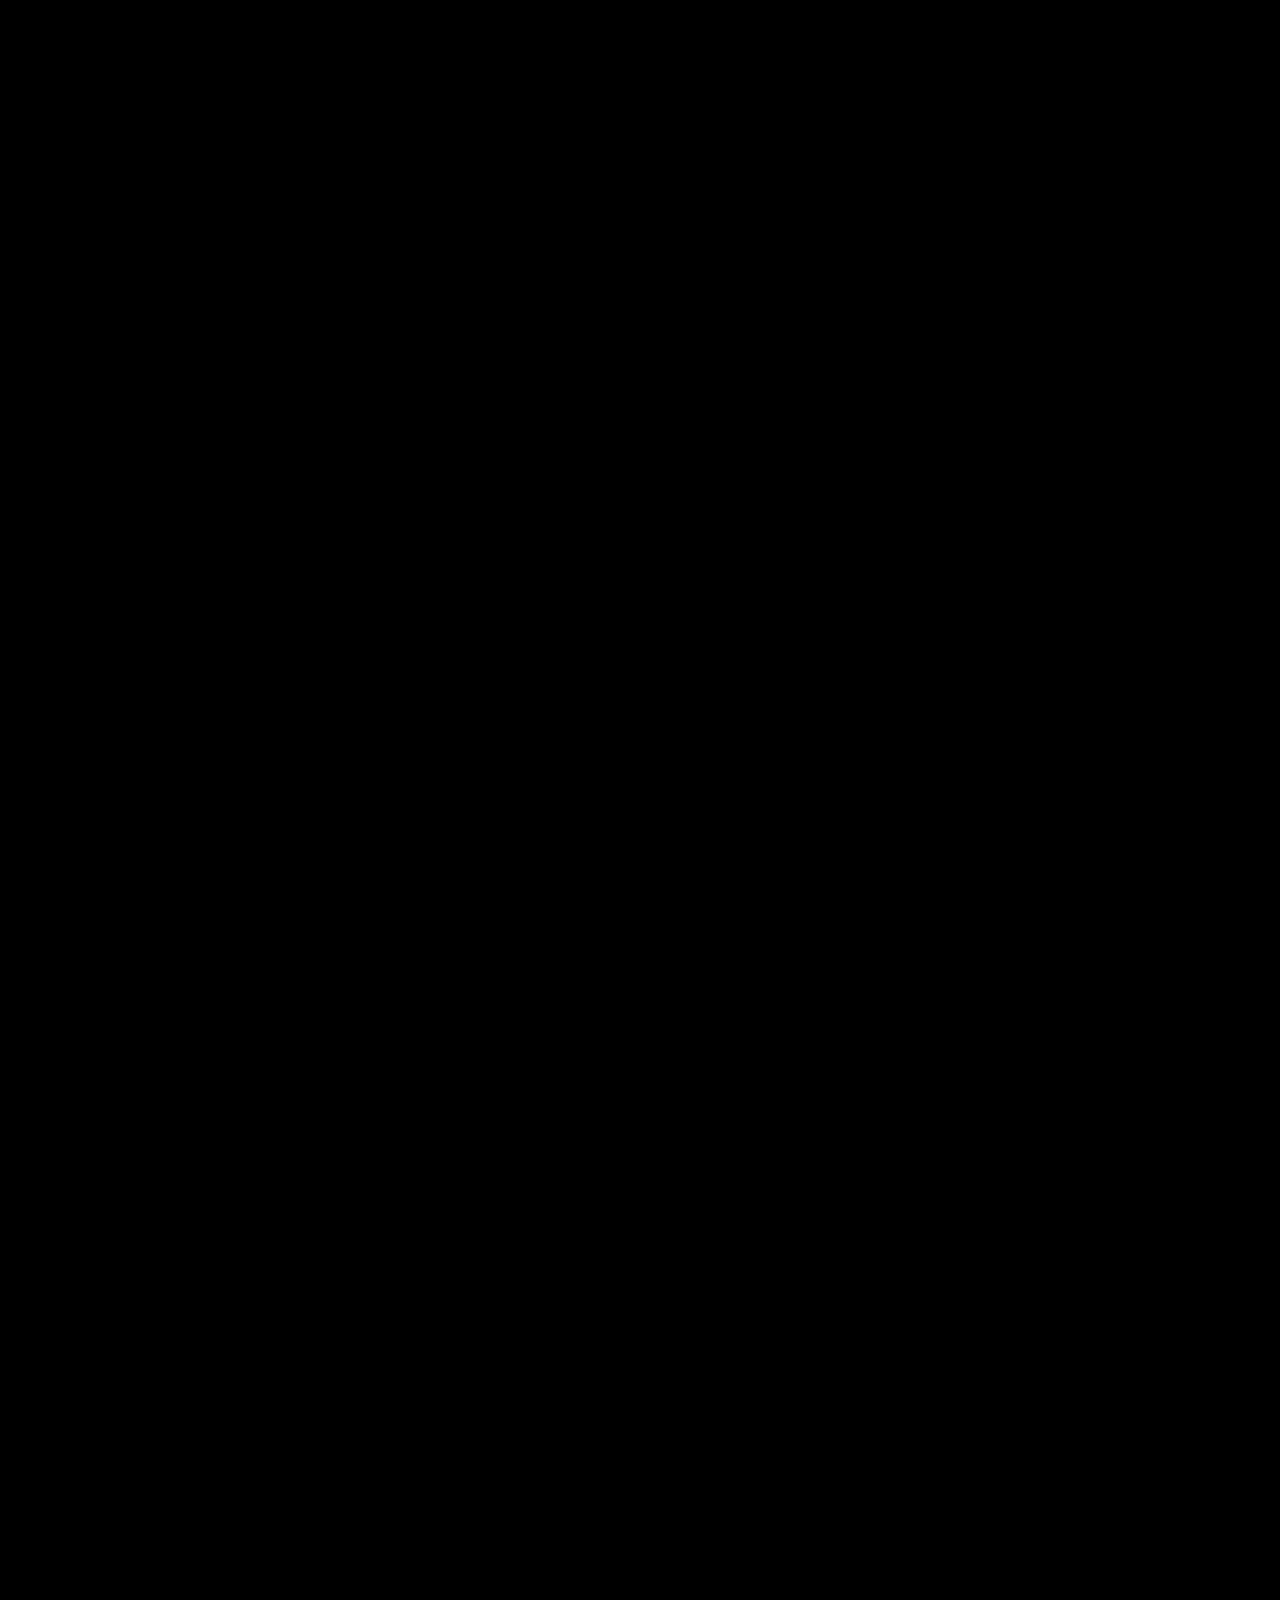
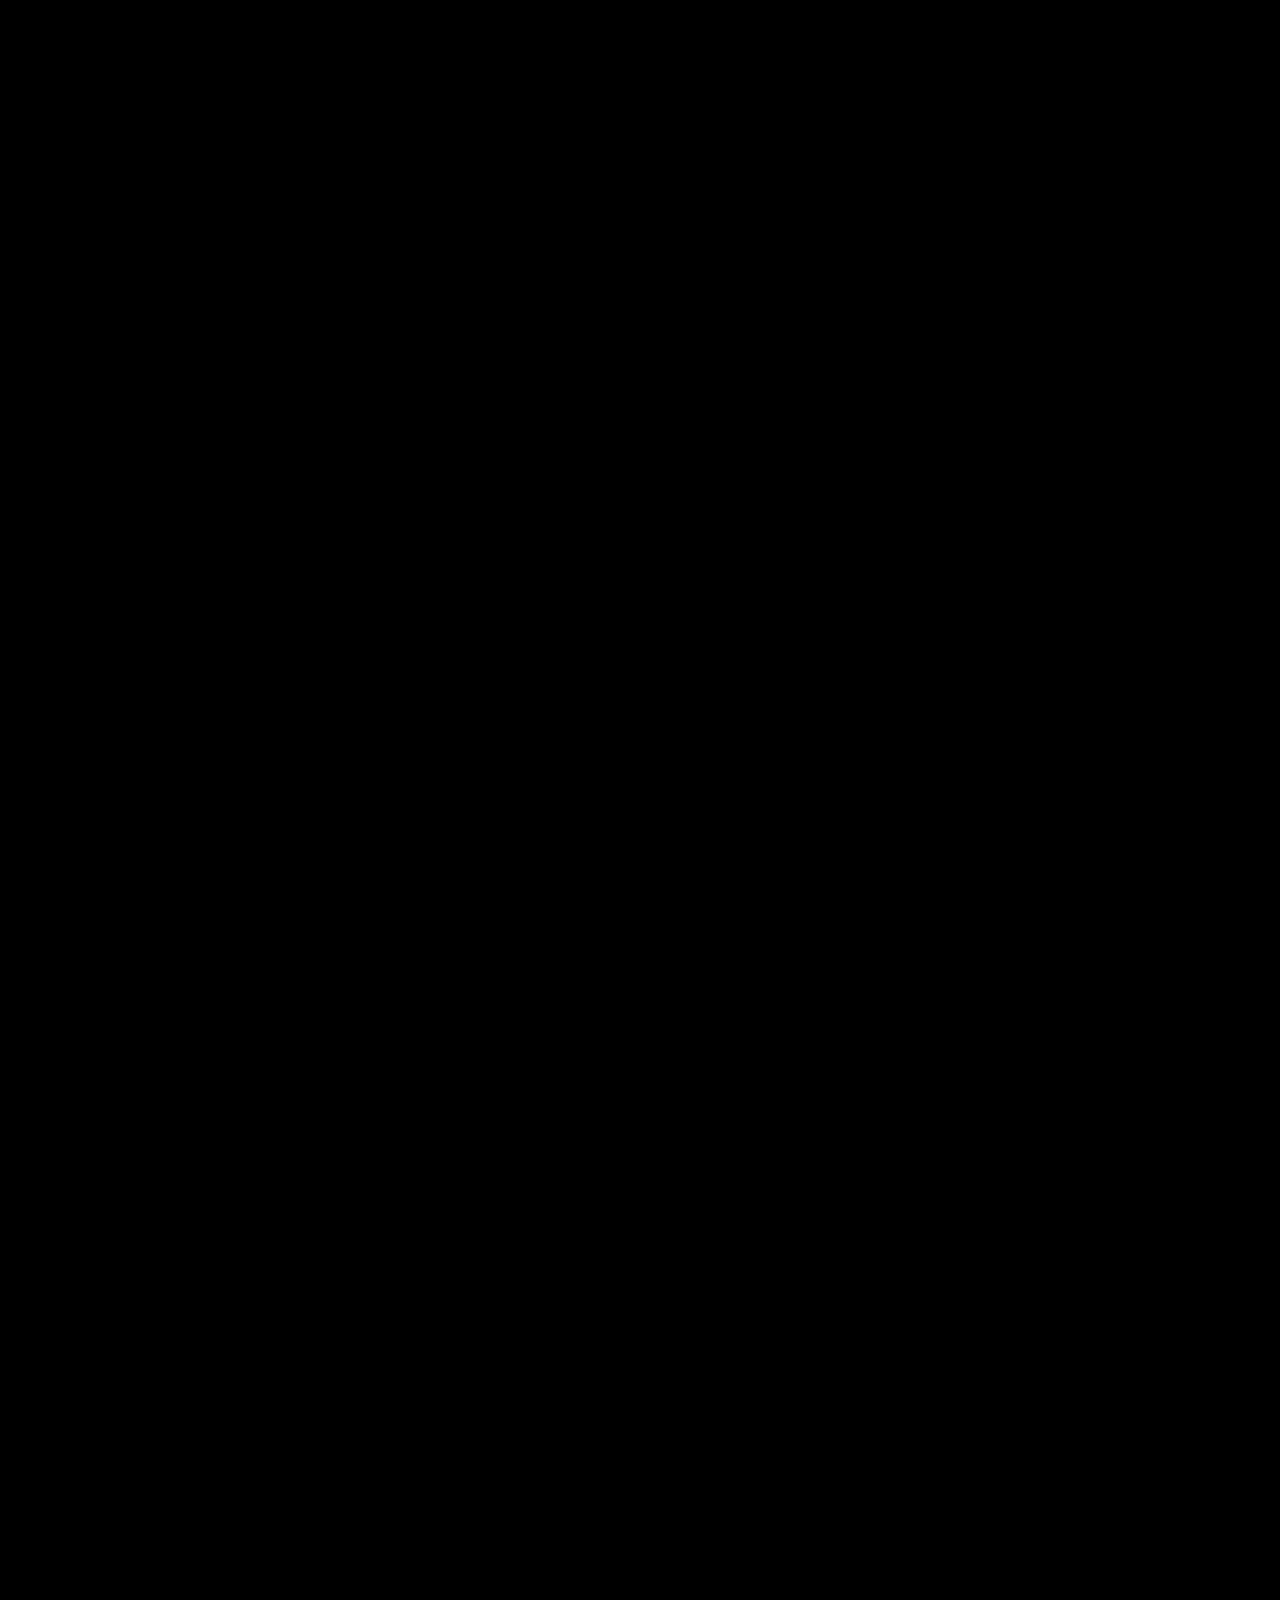
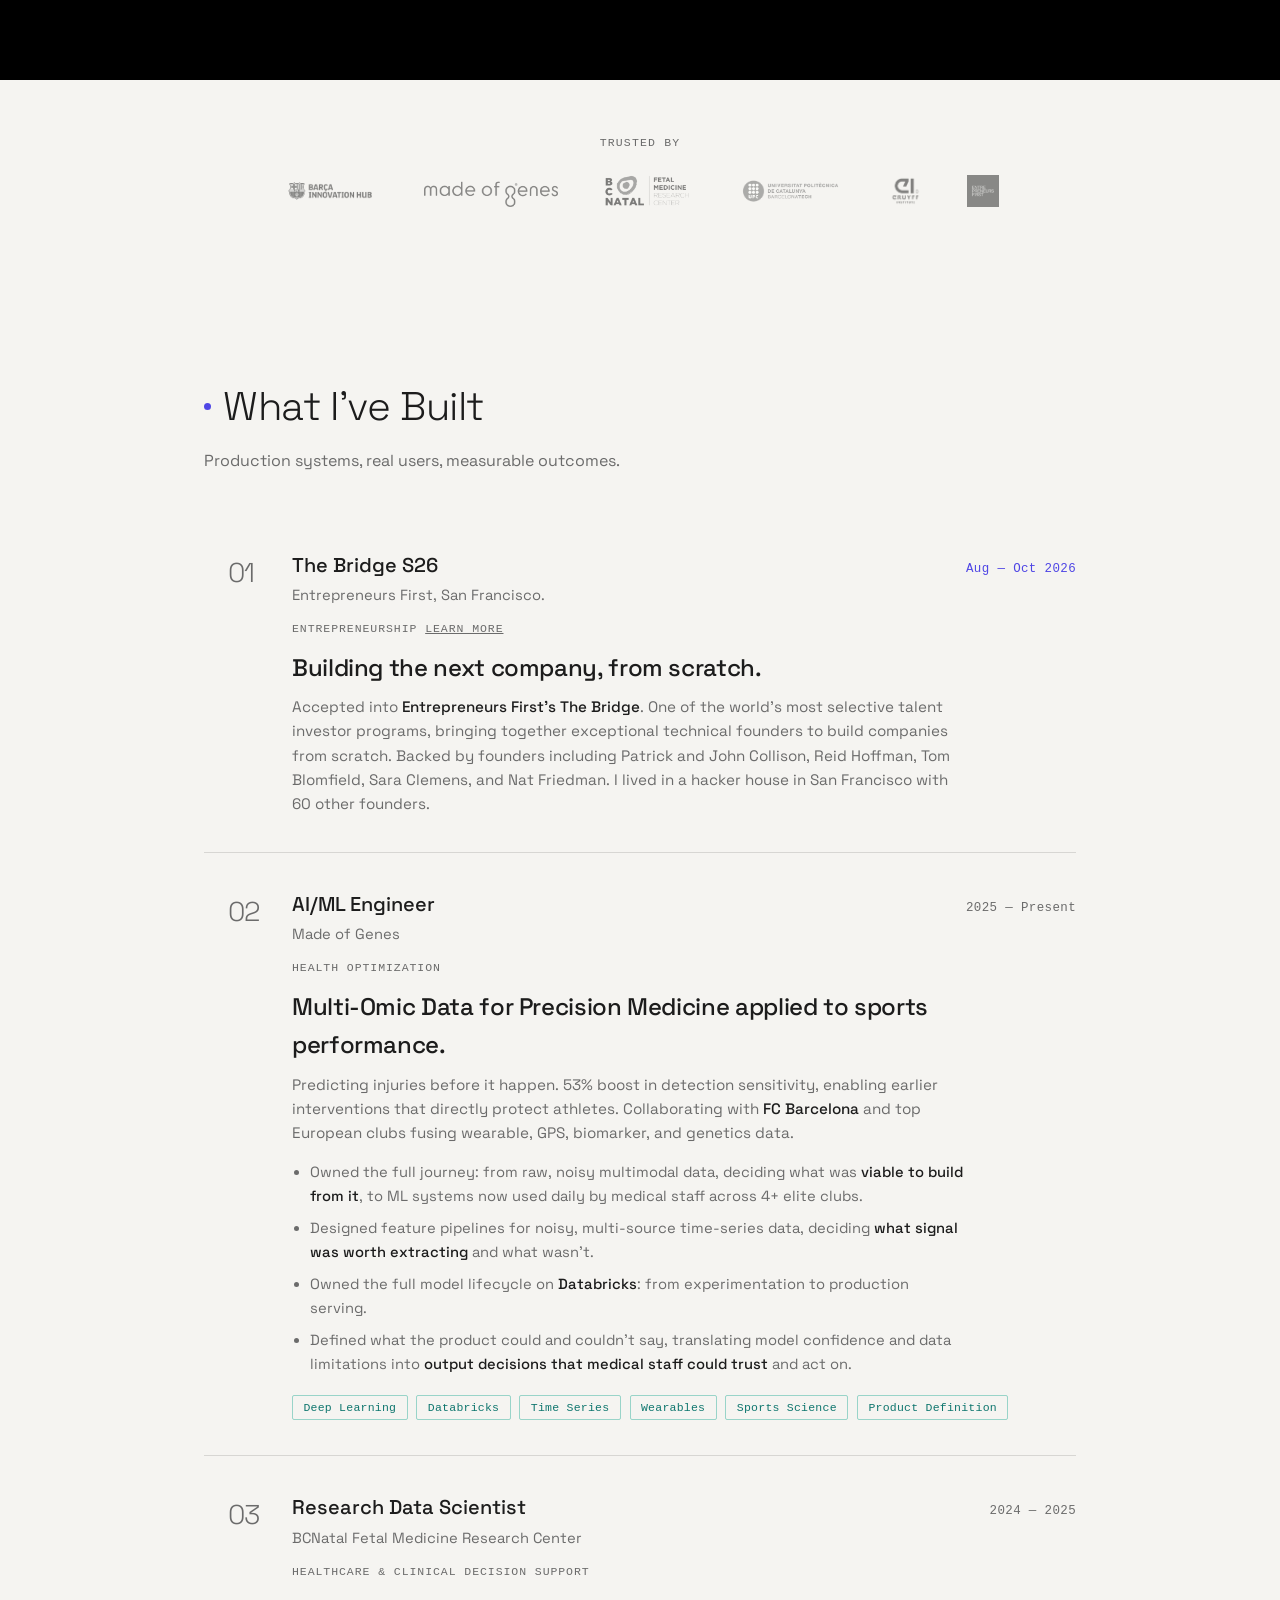
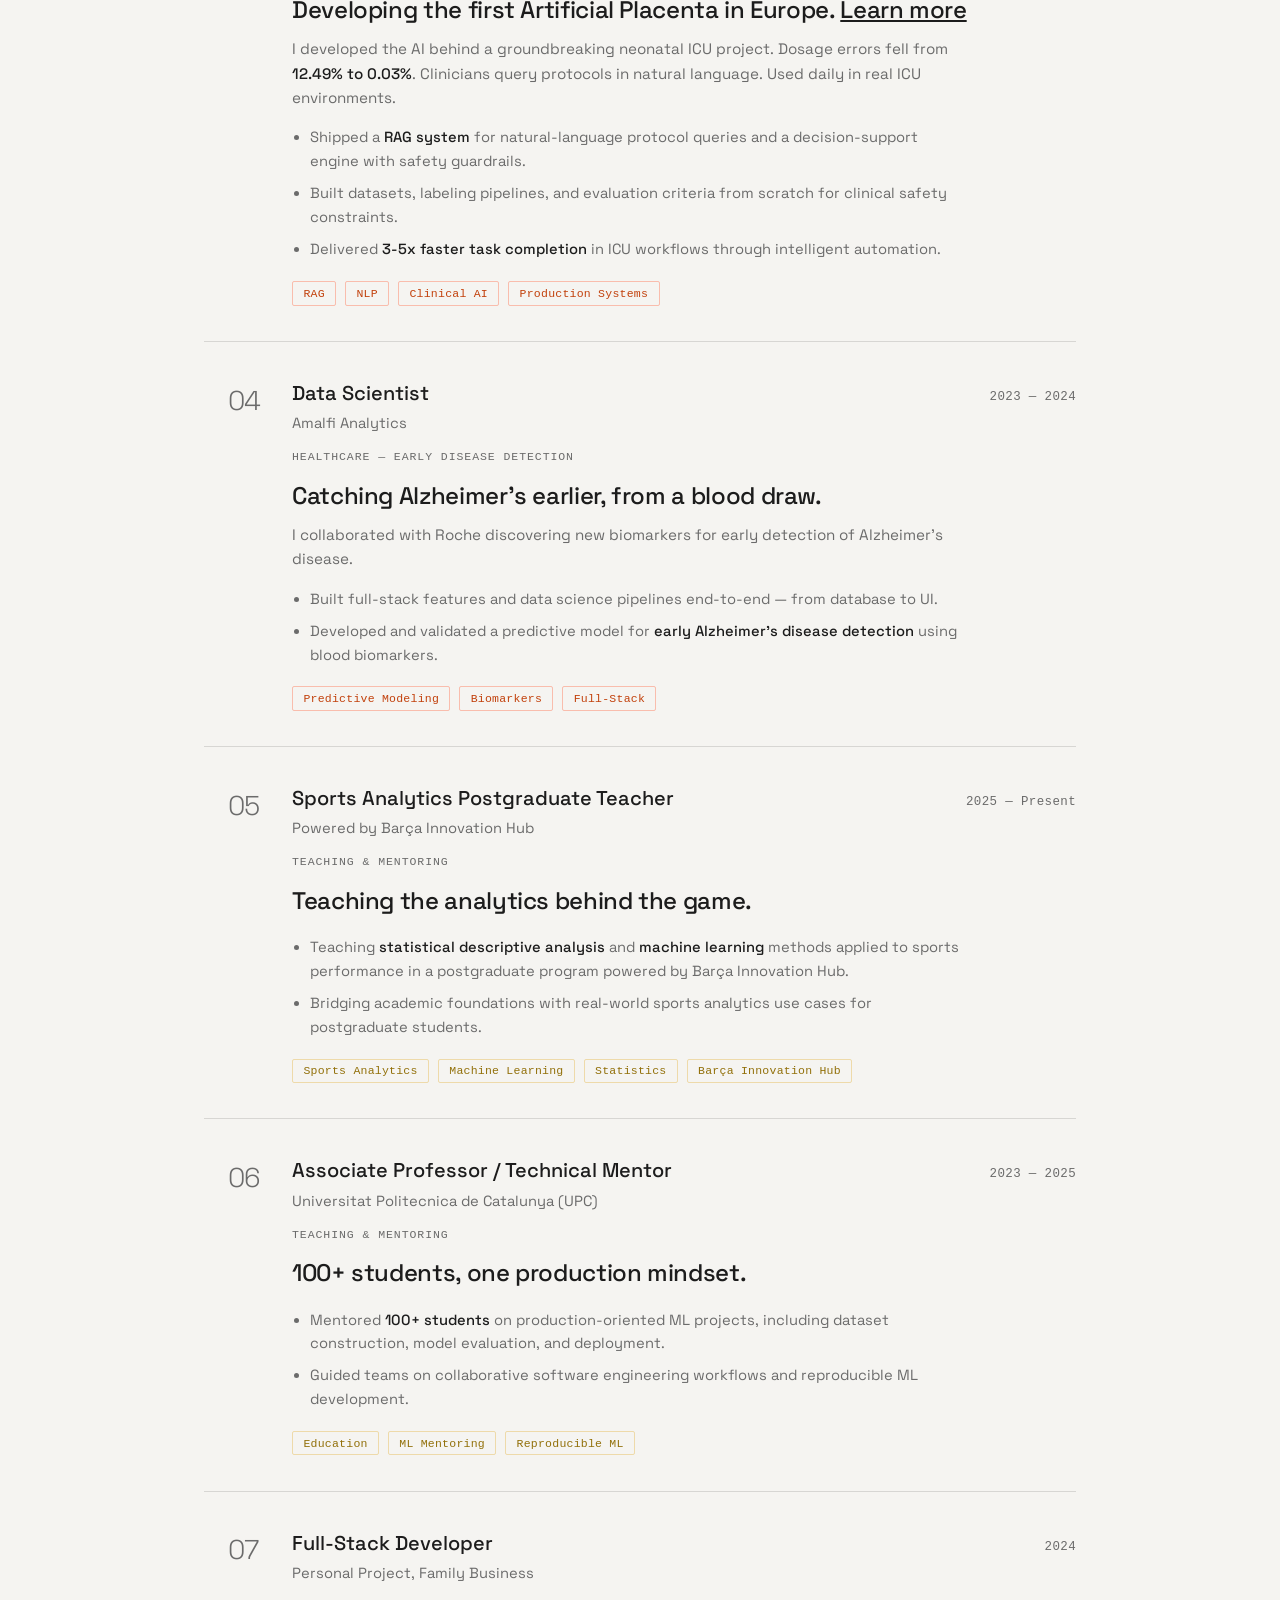
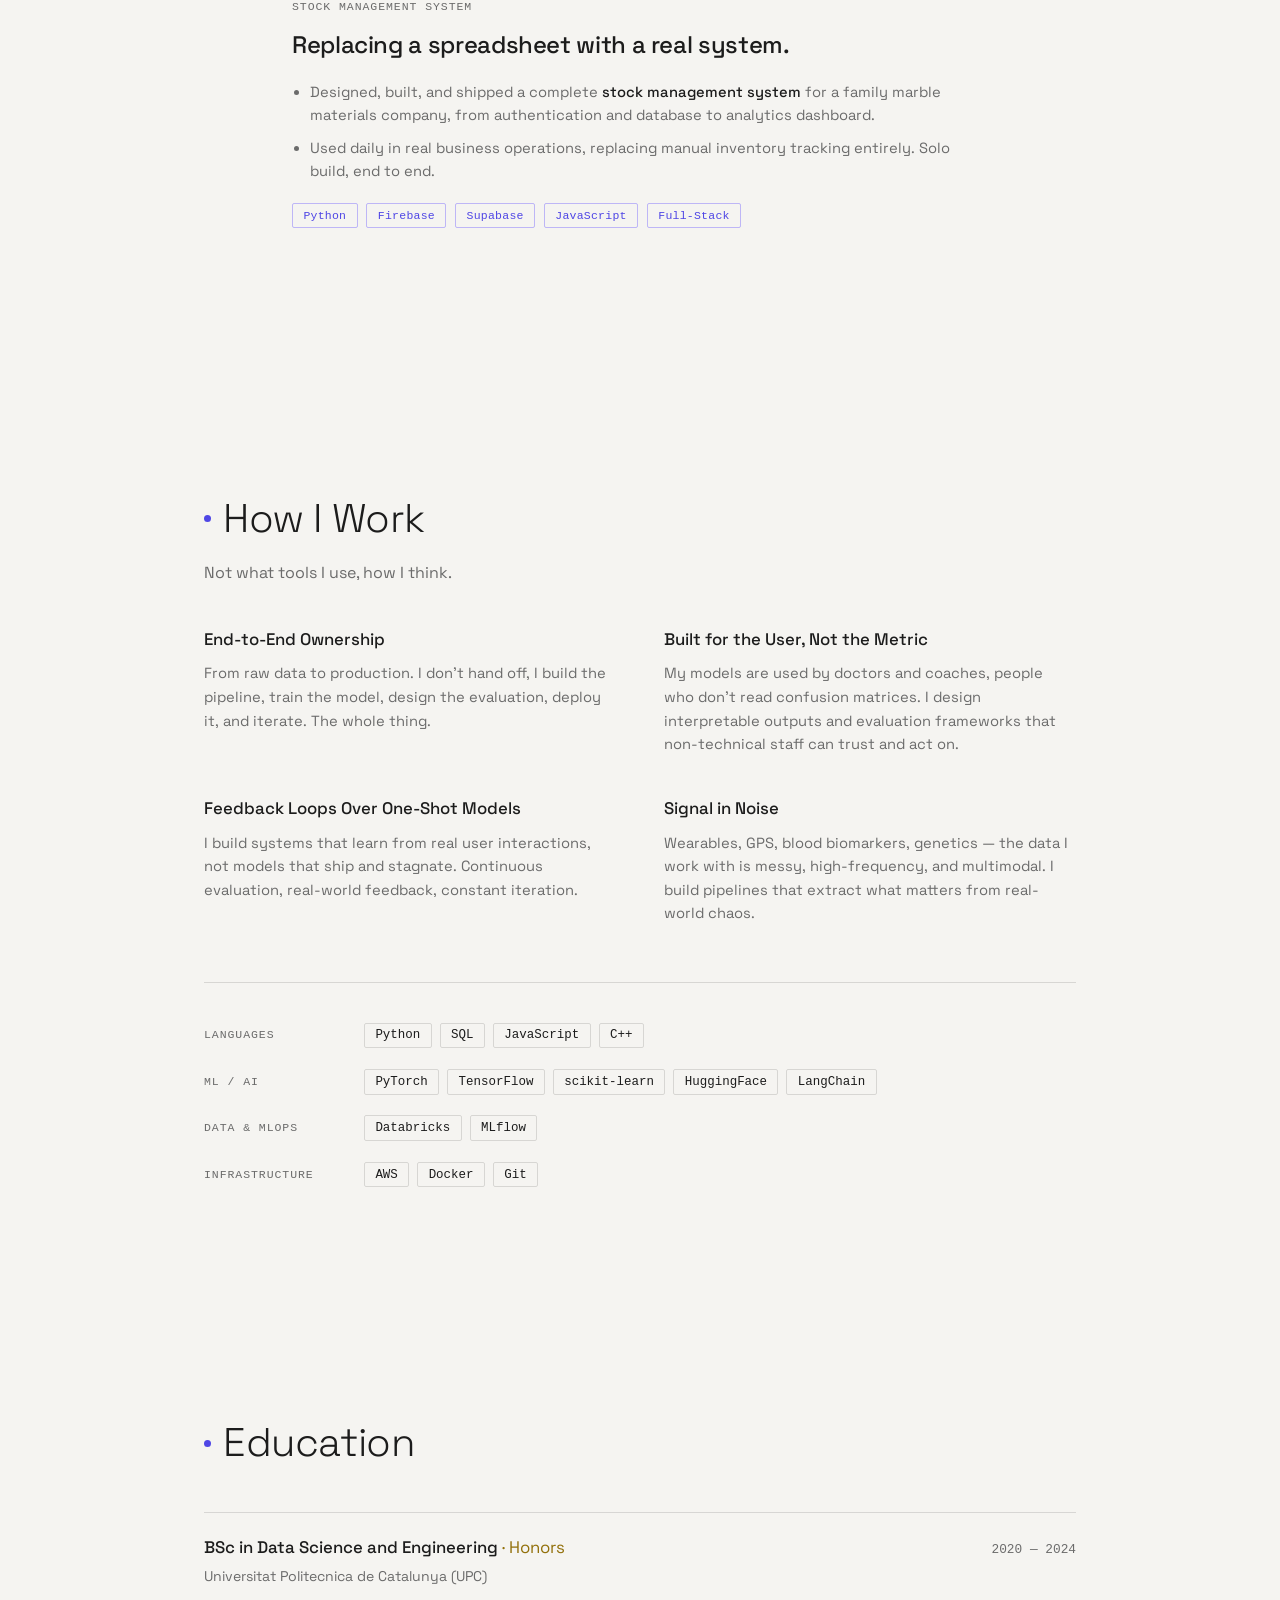
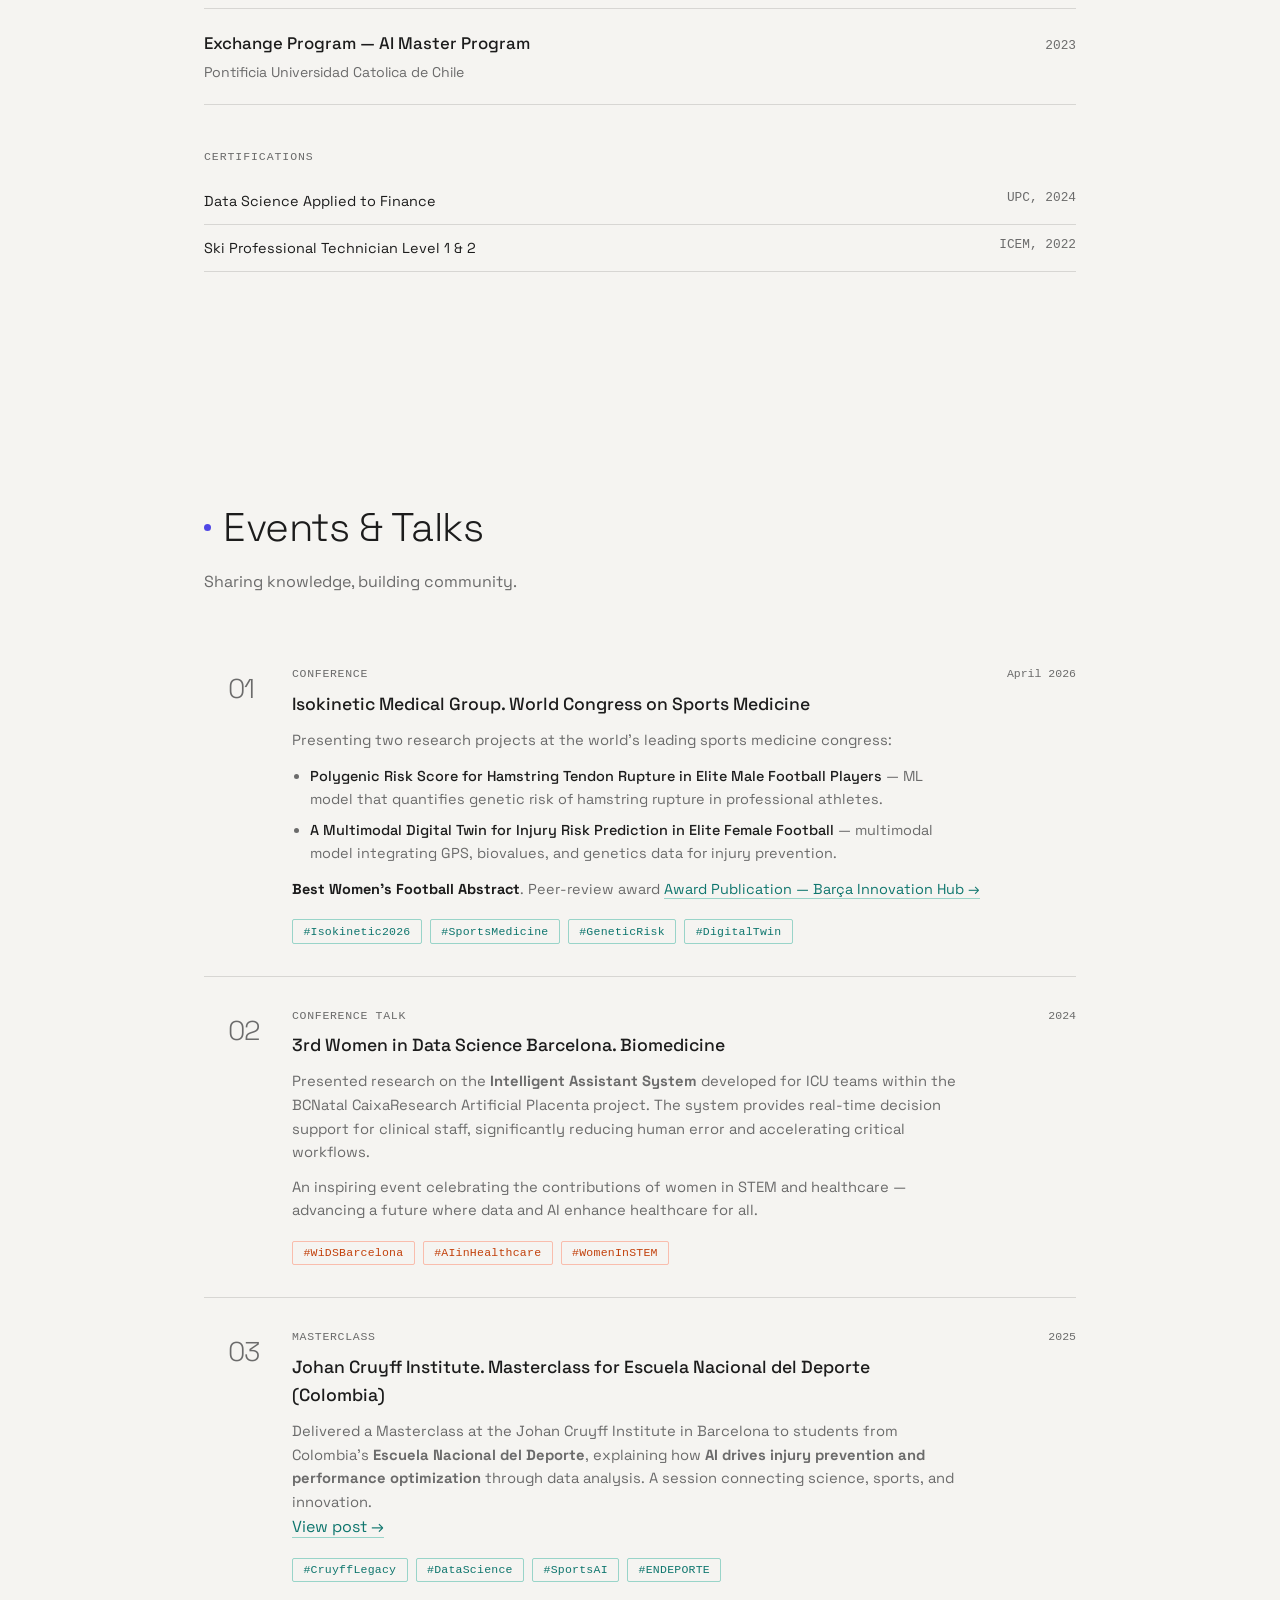
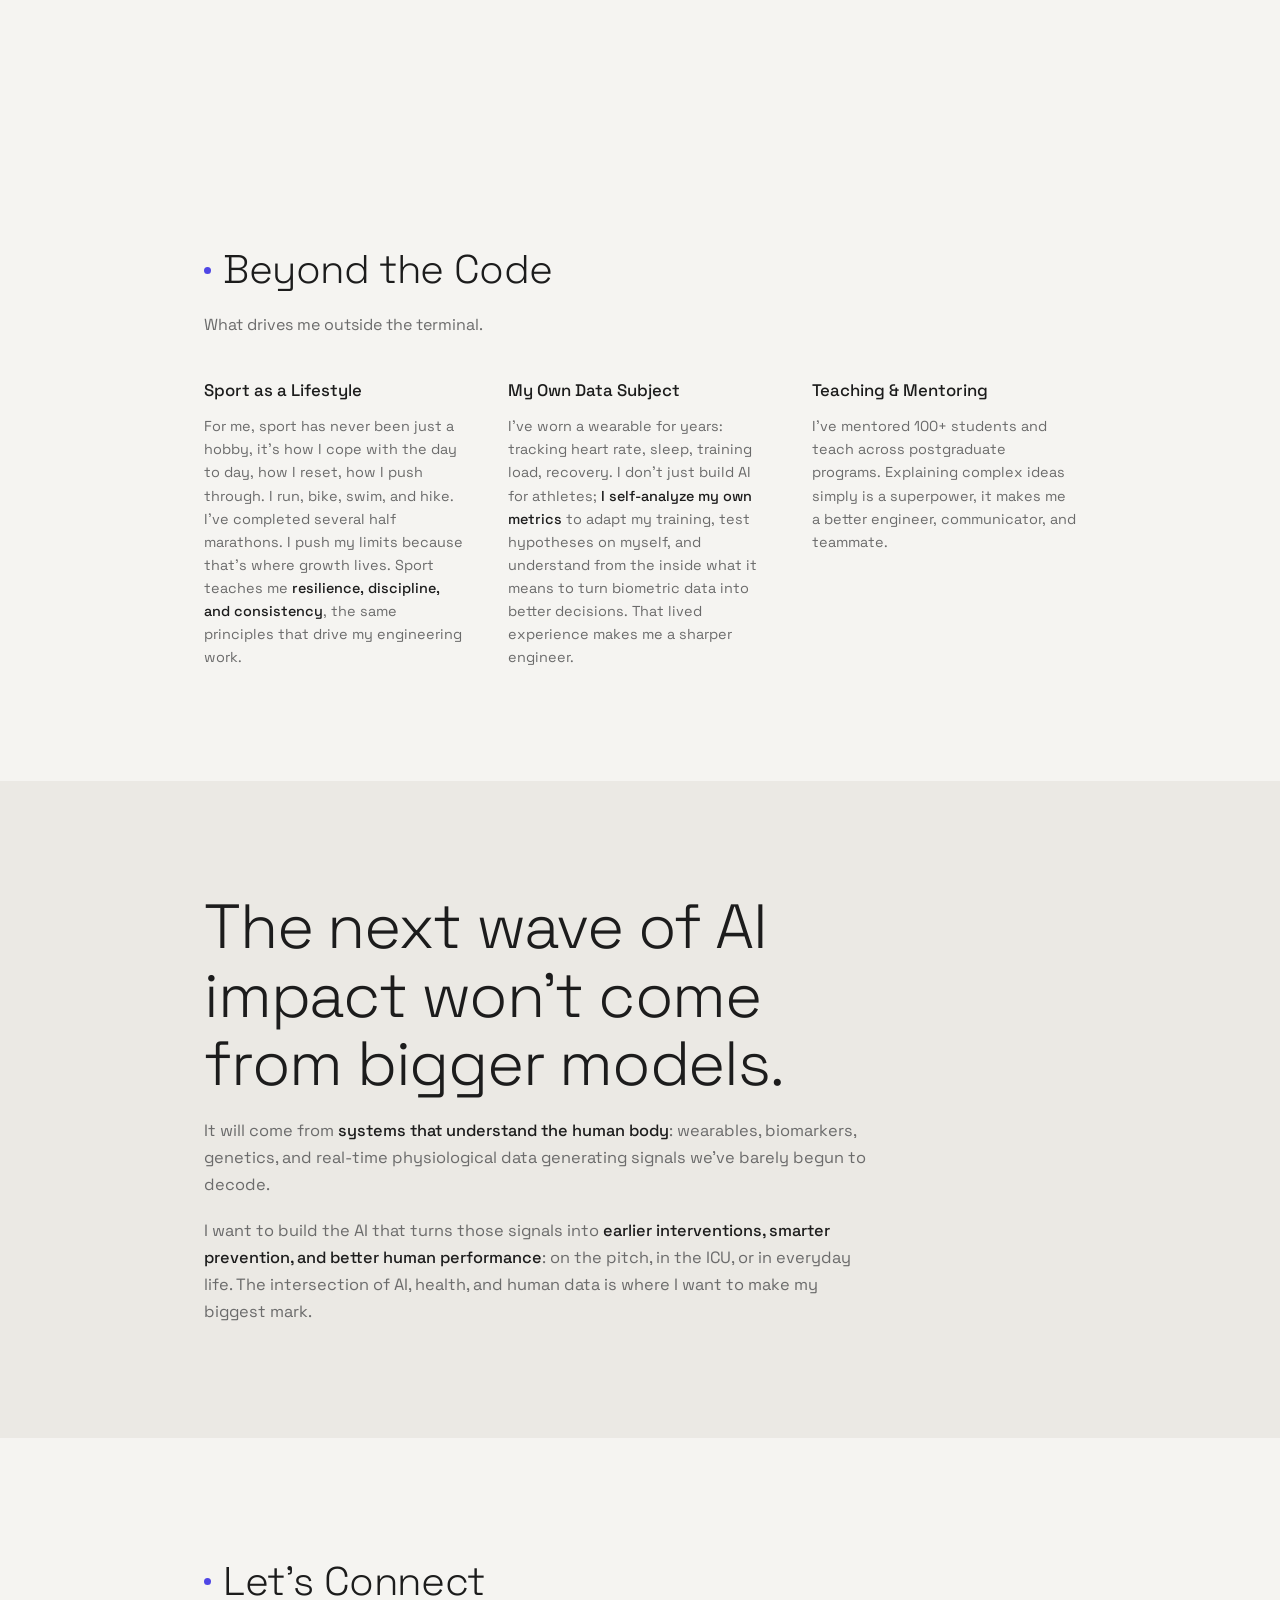
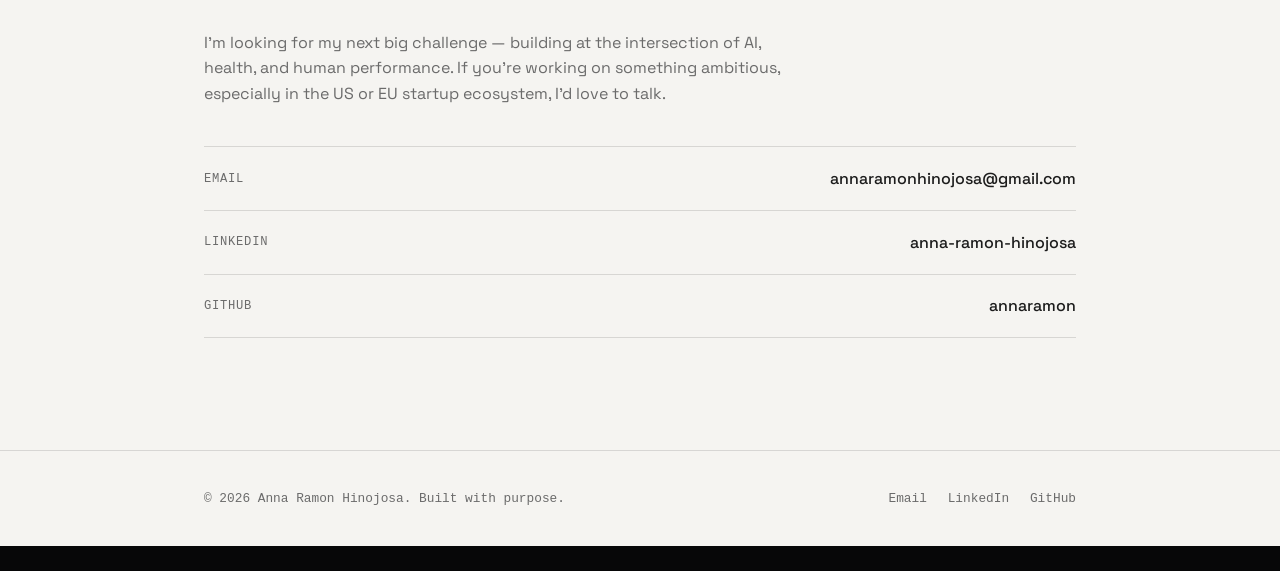
==== commit 86772d02: "ready to merge with main" ====
--- a/index.html
+++ b/index.html
@@ -6,38 +6,35 @@
   <title>Anna Ramon Hinojosa — AI/ML Engineer & Builder</title>
   <meta name="description" content="Anna Ramon Hinojosa — AI/ML Engineer who builds and ships production AI systems for elite sports clubs and clinical environments. From raw data to deployed models — turning complexity into impact.">
   <meta name="author" content="Anna Ramon Hinojosa">
-  <meta name="theme-color" content="#1a1a2e">
-
-  <!-- Open Graph -->
+  <meta name="theme-color" content="#070708">
+
   <meta property="og:type" content="website">
   <meta property="og:title" content="Anna Ramon Hinojosa — AI/ML Engineer & Builder">
   <meta property="og:description" content="I build production AI systems that protect elite athletes and save lives in ICUs. From raw data to shipped products.">
   <meta property="og:locale" content="en_US">
 
-  <!-- Twitter Card -->
   <meta name="twitter:card" content="summary">
   <meta name="twitter:title" content="Anna Ramon Hinojosa — AI/ML Engineer & Builder">
   <meta name="twitter:description" content="I build production AI that protects elite athletes and saves lives in ICUs.">
 
-  <!-- Favicon -->
   <link rel="icon" href="data:image/svg+xml,<svg xmlns='http://www.w3.org/2000/svg' viewBox='0 0 100 100'><text y='.9em' font-size='90'>A</text></svg>">
 
   <link rel="preconnect" href="https://fonts.googleapis.com">
   <link rel="preconnect" href="https://fonts.gstatic.com" crossorigin>
-  <link href="https://fonts.googleapis.com/css2?family=DM+Sans:ital,opsz,wght@0,9..40,300;0,9..40,400;0,9..40,500;0,9..40,600;0,9..40,700;1,9..40,400&family=DM+Serif+Display&display=swap" rel="stylesheet">
+  <link href="https://fonts.googleapis.com/css2?family=Space+Grotesk:wght@300;400;500;600;700&display=swap" rel="stylesheet">
   <link rel="stylesheet" href="styles.css">
 </head>
 <body>
 
   <!-- Skip link -->
-  <a href="#hero" class="skip-link">Skip to main content</a>
+  <a href="#story" class="skip-link">Skip to main content</a>
+
+  <h1 class="sr-only">Anna Ramon Hinojosa — AI/ML Engineer &amp; Builder</h1>
 
   <!-- Navigation -->
   <nav class="nav" id="nav" aria-label="Main navigation">
     <div class="nav-inner">
-      <a href="#hero" class="nav-logo" aria-label="Anna Ramon Hinojosa — Back to top">A.R.H.</a>
       <div class="nav-links">
-        <a href="#about">About</a>
         <a href="#experience">Experience</a>
         <a href="#skills">Skills</a>
         <a href="#education">Education</a>
@@ -52,7 +49,6 @@
 
   <!-- Mobile Menu -->
   <div class="mobile-menu" id="mobileMenu" role="navigation" aria-label="Mobile navigation">
-    <a href="#about">About</a>
     <a href="#experience">Experience</a>
     <a href="#skills">Skills</a>
     <a href="#education">Education</a>
@@ -60,72 +56,53 @@
     <a href="#contact">Get in touch</a>
   </div>
 
-  <!-- Hero -->
-  <section class="hero" id="hero">
-    <div class="hero-bg">
-      <div class="hero-orb hero-orb-1"></div>
-      <div class="hero-orb hero-orb-2"></div>
-      <div class="hero-orb hero-orb-3"></div>
-    </div>
-    <div class="container hero-content">
-      <p class="hero-greeting reveal">Hi, I'm</p>
-      <h1 class="hero-name reveal">Anna Ramon<br>Hinojosa</h1>
-      <p class="hero-title reveal">AI/ML Engineer & Builder</p>
-      <p class="hero-subtitle reveal">I build production AI systems that protect elite athletes and save lives in ICUs.<br>From raw sensor data to deployed models — I ship things that matter.</p>
-      <div class="hero-actions reveal">
-        <a href="#experience" class="btn btn-primary">See what I've built</a>
-        <a href="#contact" class="btn btn-outline">Let's connect</a>
-      </div>
-      <div class="hero-scroll">
-        <div class="scroll-line"></div>
-      </div>
-    </div>
-  </section>
-
-  <!-- About -->
-  <section class="about section" id="about">
-    <div class="container">
-      <div class="about-grid">
-        <div class="about-photo reveal">
-          <img src="anna.jpeg?v=2" alt="Anna Ramon Hinojosa" width="380" height="380">
-        </div>
-        <div class="about-right">
-          <p class="about-body reveal">I built injury-risk prediction systems for elite football clubs, including <strong>FC Barcelona</strong> — using wearable, GPS, biomarker, and genetics data to protect athletes. Before that, I built clinical AI for neonatal ICUs that <strong>reduced dosage errors from 12.49% to 0.03%</strong>.</p>
-          <p class="about-body reveal">I also teach what I build, from sports analytics at the Barça Innovation Hub to ML engineering at UPC. Bridging the lab and the real world is how I stay sharp.</p>
-          <p class="about-body reveal">The problems I care about sit where AI meets the human body, where getting it right isn't optional.</p>
-          <div class="about-details reveal">
-            <div class="detail-card">
-              <span class="detail-icon">
-                <svg width="24" height="24" fill="none" stroke="currentColor" stroke-width="2" viewBox="0 0 24 24"><path d="M21 10c0 7-9 13-9 13s-9-6-9-13a9 9 0 0 1 18 0z"/><circle cx="12" cy="10" r="3"/></svg>
-              </span>
-              <div>
-                <span class="detail-label">Based in</span>
-                <span class="detail-value">Barcelona, Spain</span>
-              </div>
-            </div>
-            <div class="detail-card">
-              <span class="detail-icon">
-                <svg width="24" height="24" fill="none" stroke="currentColor" stroke-width="2" viewBox="0 0 24 24"><circle cx="12" cy="12" r="10"/><path d="M2 12h20M12 2a15.3 15.3 0 0 1 4 10 15.3 15.3 0 0 1-4 10 15.3 15.3 0 0 1-4-10 15.3 15.3 0 0 1 4-10z"/></svg>
-              </span>
-              <div>
-                <span class="detail-label">Open to</span>
-                <span class="detail-value">US / EU relocation</span>
-              </div>
-            </div>
-            <div class="detail-card">
-              <span class="detail-icon">
-                <svg width="24" height="24" fill="none" stroke="currentColor" stroke-width="2" viewBox="0 0 24 24"><path d="M12 22s8-4 8-10V5l-8-3-8 3v7c0 6 8 10 8 10z"/></svg>
-              </span>
-              <div>
-                <span class="detail-label">Languages</span>
-                <span class="detail-value">Catalan, Spanish, English, French</span>
-              </div>
-            </div>
-          </div>
-        </div>
-      </div>
-    </div>
-  </section>
+  <!-- Story: a life in nine photographs, stacked as you scroll -->
+  <section class="story-zone" id="story" aria-label="A personal story, told in photographs">
+    <div class="story-sticky">
+      <div class="story-layout">
+        <div class="polaroid-stack" id="polaroidStack">
+          <h2 class="story-mark" id="storyMark">Anna Ramon<br>Hinojosa</h2>
+          <figure class="polaroid" data-rot="-7" data-ox="-14" data-oy="6">
+            <img src="photos/1.png" alt="Aerial view of the small village in the Catalan Pyrenees where I grew up, tucked into a mountain valley." loading="lazy">
+          </figure>
+          <figure class="polaroid" data-rot="5" data-ox="12" data-oy="-8">
+            <img src="photos/2.jpg" alt="Me as a child, smiling while holding up a ski trophy." loading="lazy">
+          </figure>
+          <figure class="polaroid" data-rot="-4" data-ox="-10" data-oy="8">
+            <img src="photos/3.jpg" alt="Racing downhill in an alpine skiing competition, tucked low in a speed position." loading="lazy">
+          </figure>
+          <figure class="polaroid" data-rot="6" data-ox="14" data-oy="2">
+            <img src="photos/4.JPG" alt="Graduating from UPC in a Data Science and Engineering gown and sash." loading="lazy">
+          </figure>
+          <figure class="polaroid" data-rot="-5" data-ox="-8" data-oy="-6">
+            <img src="photos/5.jpg" alt="Code on a laptop screen in a clinical workspace, part of research during my university studies." loading="lazy">
+          </figure>
+          <figure class="polaroid" data-rot="4" data-ox="10" data-oy="6">
+            <img src="photos/6.jpeg" alt="Hiking with a backpack in Patagonia, mountain peaks rising behind me." loading="lazy">
+          </figure>
+          <figure class="polaroid" data-rot="-6" data-ox="-12" data-oy="-2">
+            <img src="photos/7.jpeg" alt="Wearing scrubs and a mask with a laptop beside me, in the ICU where the clinical AI was used." loading="lazy">
+          </figure>
+          <figure class="polaroid" data-rot="3" data-ox="8" data-oy="-8">
+            <img src="photos/8.jpg" alt="Speaking at a podium for the Isokinetic Medical Group, a FIFA Medical Centre of Excellence." loading="lazy">
+          </figure>
+          <figure class="polaroid" data-rot="-3" data-ox="0" data-oy="4">
+            <img src="photos/9.jpeg" alt="Standing by the Golden Gate Bridge in San Francisco." loading="lazy">
+          </figure>
+        </div>
+
+        <!-- Captions are generated in script.js from text1..text9
+             in texts.js — nothing hardcoded here, so editing texts.js is
+             the only thing needed to change this copy. -->
+        <div class="story-caption" id="storyCaption" aria-live="polite"></div>
+      </div>
+    </div>
+  </section>
+
+  <!-- Everything after the story runs on a light theme — see .light-section
+       in styles.css, which overrides the color tokens for this
+       whole scope (nothing below needed its own per-section edits). -->
+  <div class="light-section">
 
   <!-- Trusted By -->
   <section class="trusted section-compact">
@@ -137,30 +114,7 @@
         <img src="bcnatal-logo.png?v=2" alt="BCNatal Fetal Medicine Research Center" loading="lazy">
         <img src="upc.png?v=2" alt="Universitat Politècnica de Catalunya" loading="lazy">
         <img src="johancruyff.png?v=2" alt="Cruyff Institute" loading="lazy">
-      </div>
-    </div>
-  </section>
-
-  <!-- Impact Numbers -->
-  <section class="impact section">
-    <div class="container">
-      <div class="impact-grid">
-        <div class="impact-card reveal">
-          <span class="impact-number" data-target="53">0</span><span class="impact-suffix">%</span>
-          <p class="impact-desc">boost in injury detection — built and shipped to production</p>
-        </div>
-        <div class="impact-card reveal">
-          <span class="impact-number" data-target="99">0</span><span class="impact-suffix">%</span>
-          <p class="impact-desc">reduction in ICU dosage errors — from 12.49% to 0.03%</p>
-        </div>
-        <div class="impact-card reveal">
-          <span class="impact-number" data-target="100">0</span><span class="impact-suffix">+</span>
-          <p class="impact-desc">students mentored on building and shipping ML systems</p>
-        </div>
-        <div class="impact-card reveal">
-          <span class="impact-number" data-target="4">0</span><span class="impact-suffix"></span>
-          <p class="impact-desc">elite football clubs running my production AI</p>
-        </div>
+        <img src="Entrepreneurs_First_Logo.png?v=2" alt="Entrepreneurs First" loading="lazy">
       </div>
     </div>
   </section>
@@ -168,176 +122,141 @@
   <!-- Experience -->
   <section class="experience section" id="experience">
     <div class="container">
-      <h2 class="section-label reveal">What I've Built</h2>
+      <h2 class="section-label reveal"><span class="pulse-dot" aria-hidden="true"></span>What I've Built</h2>
       <p class="section-intro reveal">Production systems, real users, measurable outcomes.</p>
 
       <div class="timeline">
 
-        <div class="timeline-item reveal">
-          <div class="timeline-marker">
-            <div class="timeline-dot timeline-dot-upcoming"></div>
-          </div>
-          <div class="timeline-content timeline-content-upcoming">
-            <div class="timeline-header">
-              <div>
-                <h3 class="timeline-role">The Bridge — Summer 2026</h3>
-                <p class="timeline-company">Entrepreneurs First · San Francisco</p>
-              </div>
-              <span class="timeline-date timeline-date-upcoming">Aug — Oct 2026</span>
-            </div>
-            <p class="timeline-focus">Entrepreneurship & Company Building</p>
-            <p class="timeline-body">Accepted into <strong>Entrepreneurs First's The Bridge</strong> — one of the world's most selective talent investor programs, bringing together exceptional technical founders to build companies from scratch. I'll be in San Francisco from August to October 2026, working at the intersection of AI and human performance.</p>
-          </div>
-        </div>
-
-        <div class="timeline-item reveal">
-          <div class="timeline-marker">
-            <div class="timeline-dot"></div>
-          </div>
-          <div class="timeline-content">
-            <div class="timeline-header">
-              <div>
-                <h3 class="timeline-role">Applied AI/ML Scientist</h3>
-                <p class="timeline-company">Made of Genes</p>
-              </div>
-              <span class="timeline-date">2025 — Present</span>
-            </div>
-            <p class="timeline-focus">Sports Performance Analytics</p>
-            <div class="timeline-spotlight">
-              <span class="spotlight-label">Project</span>
-              <h4 class="spotlight-title">Elite Athlete Injury Prevention Platform</h4>
-              <p class="spotlight-text">Predicting injury risk for <strong>FC Barcelona</strong> and top European clubs using wearable, GPS, biomarker, and genetics data. <strong>53% boost in detection sensitivity</strong>, enabling earlier interventions that directly protect athletes.</p>
-            </div>
-            <ul class="timeline-bullets">
-              <li>Owned the full journey: from raw, noisy multimodal data, deciding what was <strong>viable to build from it</strong>, to ML systems now used daily by medical staff across 4+ elite clubs.</li>
-              <li>Designed feature pipelines for noisy, multi-source time-series data, deciding <strong>what signal was worth extracting</strong> and what wasn't.</li>
-              <li>Owned the full model lifecycle on <strong>Databricks</strong>: from experimentation to production serving.</li>
-              <li>Defined what the product could and couldn't say, translating model confidence and data limitations into <strong>output decisions that medical staff could trust</strong> and act on.</li>
-            </ul>
-            <div class="timeline-tags">
-              <span>Deep Learning</span><span>Databricks</span><span>Time Series</span><span>Wearables</span><span>Sports Science</span><span>Product Definition</span>
-            </div>
-          </div>
-        </div>
-
-        <div class="timeline-item reveal">
-          <div class="timeline-marker">
-            <div class="timeline-dot"></div>
-          </div>
-          <div class="timeline-content">
-            <div class="timeline-header">
-              <div>
-                <h3 class="timeline-role">AI & Data Scientist</h3>
-                <p class="timeline-company">BCNatal Fetal Medicine Research Center</p>
-              </div>
-              <span class="timeline-date">2024 — 2025</span>
-            </div>
-            <p class="timeline-focus">Healthcare & Clinical Decision Support</p>
-            <div class="timeline-spotlight">
-              <span class="spotlight-label">Project</span>
-              <h4 class="spotlight-title">Artificial Placenta — Intelligent Clinical Assistant</h4>
-              <p class="spotlight-text">The AI behind a groundbreaking neonatal ICU project. Reduced dosage errors from <strong>12.49% to 0.03%</strong>. Clinicians query protocols in natural language. Used daily in real ICU environments.</p>
-            </div>
-            <ul class="timeline-bullets">
-              <li>Shipped a <strong>RAG system</strong> for natural-language protocol queries and a decision-support engine with safety guardrails.</li>
-              <li>Built datasets, labeling pipelines, and evaluation criteria from scratch for clinical safety constraints.</li>
-              <li>Delivered <strong>3-5x faster task completion</strong> in ICU workflows through intelligent automation.</li>
-            </ul>
-            <div class="timeline-tags">
-              <span>RAG</span><span>NLP</span><span>Clinical AI</span><span>Production Systems</span>
-            </div>
-          </div>
-        </div>
-
-        <div class="timeline-item reveal">
-          <div class="timeline-marker">
-            <div class="timeline-dot"></div>
-          </div>
-          <div class="timeline-content">
-            <div class="timeline-header">
-              <div>
-                <h3 class="timeline-role">Data Scientist</h3>
-                <p class="timeline-company">Amalfi Analytics</p>
-              </div>
-              <span class="timeline-date">2023 — 2024</span>
-            </div>
-            <p class="timeline-focus">Healthcare — Early Disease Detection</p>
-            <ul class="timeline-bullets">
-              <li>Built full-stack features and data science pipelines end-to-end — from database to UI.</li>
-              <li>Developed and validated a predictive model for <strong>early Alzheimer's disease detection</strong> using blood biomarkers.</li>
-            </ul>
-            <div class="timeline-tags">
-              <span>Predictive Modeling</span><span>Biomarkers</span><span>Full-Stack</span>
-            </div>
-          </div>
-        </div>
-
-        <div class="timeline-item reveal">
-          <div class="timeline-marker">
-            <div class="timeline-dot"></div>
-          </div>
-          <div class="timeline-content">
-            <div class="timeline-header">
-              <div>
-                <h3 class="timeline-role">Sports Analytics Postgraduate Teacher</h3>
-                <p class="timeline-company">Powered by Barça Innovation Hub</p>
-              </div>
-              <span class="timeline-date">2025 — Present</span>
-            </div>
-            <p class="timeline-focus">Sports Analytics Education</p>
-            <ul class="timeline-bullets">
-              <li>Teaching <strong>statistical descriptive analysis</strong> and <strong>machine learning</strong> methods applied to sports performance in a postgraduate program powered by Barça Innovation Hub.</li>
-              <li>Bridging academic foundations with real-world sports analytics use cases for postgraduate students.</li>
-            </ul>
-            <div class="timeline-tags">
-              <span>Sports Analytics</span><span>Machine Learning</span><span>Statistics</span><span>Barça Innovation Hub</span>
-            </div>
-          </div>
-        </div>
-
-        <div class="timeline-item reveal">
-          <div class="timeline-marker">
-            <div class="timeline-dot"></div>
-          </div>
-          <div class="timeline-content">
-            <div class="timeline-header">
-              <div>
-                <h3 class="timeline-role">Associate Professor / Technical Mentor</h3>
-                <p class="timeline-company">Universitat Politecnica de Catalunya (UPC)</p>
-              </div>
-              <span class="timeline-date">2023 — 2025</span>
-            </div>
-            <p class="timeline-focus">Teaching & Mentoring</p>
-            <ul class="timeline-bullets">
-              <li>Mentored <strong>100+ students</strong> on production-oriented ML projects, including dataset construction, model evaluation, and deployment.</li>
-              <li>Guided teams on collaborative software engineering workflows and reproducible ML development.</li>
-            </ul>
-            <div class="timeline-tags">
-              <span>Education</span><span>ML Mentoring</span><span>Reproducible ML</span>
-            </div>
-          </div>
-        </div>
-
-        <div class="timeline-item reveal">
-          <div class="timeline-marker">
-            <div class="timeline-dot"></div>
-          </div>
-          <div class="timeline-content">
-            <div class="timeline-header">
-              <div>
-                <h3 class="timeline-role">Full-Stack Developer</h3>
-                <p class="timeline-company">Personal Project — Family Business</p>
-              </div>
-              <span class="timeline-date">2024</span>
-            </div>
-            <p class="timeline-focus">Stock Management System</p>
-            <ul class="timeline-bullets">
-              <li>Designed, built, and shipped a complete <strong>stock management system</strong> for a family marble materials company — from authentication and database to analytics dashboard.</li>
-              <li>Used daily in real business operations, replacing manual inventory tracking entirely. Solo build, end to end.</li>
-            </ul>
-            <div class="timeline-tags">
-              <span>Python</span><span>Firebase</span><span>Supabase</span><span>JavaScript</span><span>Full-Stack</span>
-            </div>
+        <div class="timeline-item reveal timeline-item-upcoming">
+          <div class="timeline-header">
+            <div>
+              <h3 class="timeline-role">The Bridge S26</h3>
+              <p class="timeline-company">Entrepreneurs First, San Francisco.</p>
+            </div>
+            <span class="timeline-date timeline-date-upcoming">Aug — Oct 2026</span>
+          </div>
+          <p class="timeline-focus">Entrepreneurship <a href="https://www.join-thebridge.com/" target="_blank" rel="noopener">Learn more</a></p>
+          <p class="statement-sm">Building the next company, from scratch.</p>
+          <p class="timeline-body">Accepted into <strong>Entrepreneurs First's The Bridge</strong>. One of the world's most selective talent investor programs, bringing together exceptional technical founders to build companies from scratch. Backed by founders including Patrick and John Collison, Reid Hoffman, Tom Blomfield, Sara Clemens, and Nat Friedman. I lived in a hacker house in San Francisco with 60 other founders. </p>
+        </div>
+
+        <div class="timeline-item reveal">
+          <div class="timeline-header">
+            <div>
+              <h3 class="timeline-role">AI/ML Engineer</h3>
+              <p class="timeline-company">Made of Genes</p>
+            </div>
+            <span class="timeline-date">2025 — Present</span>
+          </div>
+          <p class="timeline-focus">Health Optimization</p>
+          <p class="statement-sm">Multi-Omic Data for Precision Medicine applied to sports performance.</p>
+          <p class="timeline-body">Predicting injuries before it happen. 53% boost in detection sensitivity, enabling earlier interventions that directly protect athletes. Collaborating with <strong>FC Barcelona</strong> and top European clubs fusing wearable, GPS, biomarker, and genetics data.</p>
+          <ul class="timeline-bullets">
+            <li>Owned the full journey: from raw, noisy multimodal data, deciding what was <strong>viable to build from it</strong>, to ML systems now used daily by medical staff across 4+ elite clubs.</li>
+            <li>Designed feature pipelines for noisy, multi-source time-series data, deciding <strong>what signal was worth extracting</strong> and what wasn't.</li>
+            <li>Owned the full model lifecycle on <strong>Databricks</strong>: from experimentation to production serving.</li>
+            <li>Defined what the product could and couldn't say, translating model confidence and data limitations into <strong>output decisions that medical staff could trust</strong> and act on.</li>
+          </ul>
+          <div class="timeline-tags">
+            <span class="tag tag-teal">Deep Learning</span><span class="tag tag-teal">Databricks</span><span class="tag tag-teal">Time Series</span><span class="tag tag-teal">Wearables</span><span class="tag tag-teal">Sports Science</span><span class="tag tag-teal">Product Definition</span>
+          </div>
+        </div>
+
+        <div class="timeline-item reveal">
+          <div class="timeline-header">
+            <div>
+              <h3 class="timeline-role">Research Data Scientist</h3>
+              <p class="timeline-company">BCNatal Fetal Medicine Research Center</p>
+            </div>
+            <span class="timeline-date">2024 — 2025</span>
+          </div>
+          <p class="timeline-focus">Healthcare & Clinical Decision Support</p>
+          <p class="statement-sm">Developing the first Artificial Placenta in Europe. <a href="https://www.clinicbarcelona.org/noticias/el-proyecto-fetalife-de-bcnatal-consigue-21-dias-de-supervivencia-en-una-incubadora-liquida-para-prematuros-extremos" target="_blank" rel="noopener">Learn more</a></p>
+          <p class="timeline-body">I developed the AI behind a groundbreaking neonatal ICU project. Dosage errors fell from <strong>12.49% to 0.03%</strong>. Clinicians query protocols in natural language. Used daily in real ICU environments.</p>
+          <ul class="timeline-bullets">
+            <li>Shipped a <strong>RAG system</strong> for natural-language protocol queries and a decision-support engine with safety guardrails.</li>
+            <li>Built datasets, labeling pipelines, and evaluation criteria from scratch for clinical safety constraints.</li>
+            <li>Delivered <strong>3-5x faster task completion</strong> in ICU workflows through intelligent automation.</li>
+          </ul>
+          <div class="timeline-tags">
+            <span class="tag tag-coral">RAG</span><span class="tag tag-coral">NLP</span><span class="tag tag-coral">Clinical AI</span><span class="tag tag-coral">Production Systems</span>
+          </div>
+        </div>
+
+        <div class="timeline-item reveal">
+          <div class="timeline-header">
+            <div>
+              <h3 class="timeline-role">Data Scientist</h3>
+              <p class="timeline-company">Amalfi Analytics</p>
+            </div>
+            <span class="timeline-date">2023 — 2024</span>
+          </div>
+          <p class="timeline-focus">Healthcare — Early Disease Detection</p>
+          <p class="statement-sm">Catching Alzheimer's earlier, from a blood draw.</p>
+          <p class="timeline-body">I collaborated with Roche discovering new biomarkers for early detection of Alzheimer's disease.</p>
+          <ul class="timeline-bullets">
+            <li>Built full-stack features and data science pipelines end-to-end — from database to UI.</li>
+            <li>Developed and validated a predictive model for <strong>early Alzheimer's disease detection</strong> using blood biomarkers.</li>
+          </ul>
+          <div class="timeline-tags">
+            <span class="tag tag-coral">Predictive Modeling</span><span class="tag tag-coral">Biomarkers</span><span class="tag tag-coral">Full-Stack</span>
+          </div>
+        </div>
+
+        <div class="timeline-item reveal">
+          <div class="timeline-header">
+            <div>
+              <h3 class="timeline-role">Sports Analytics Postgraduate Teacher</h3>
+              <p class="timeline-company">Powered by Barça Innovation Hub</p>
+            </div>
+            <span class="timeline-date">2025 — Present</span>
+          </div>
+          <p class="timeline-focus">Teaching & Mentoring</p>
+          <p class="statement-sm">Teaching the analytics behind the game.</p>
+          <ul class="timeline-bullets">
+            <li>Teaching <strong>statistical descriptive analysis</strong> and <strong>machine learning</strong> methods applied to sports performance in a postgraduate program powered by Barça Innovation Hub.</li>
+            <li>Bridging academic foundations with real-world sports analytics use cases for postgraduate students.</li>
+          </ul>
+          <div class="timeline-tags">
+            <span class="tag tag-gold">Sports Analytics</span><span class="tag tag-gold">Machine Learning</span><span class="tag tag-gold">Statistics</span><span class="tag tag-gold">Barça Innovation Hub</span>
+          </div>
+        </div>
+
+        <div class="timeline-item reveal">
+          <div class="timeline-header">
+            <div>
+              <h3 class="timeline-role">Associate Professor / Technical Mentor</h3>
+              <p class="timeline-company">Universitat Politecnica de Catalunya (UPC)</p>
+            </div>
+            <span class="timeline-date">2023 — 2025</span>
+          </div>
+          <p class="timeline-focus">Teaching & Mentoring</p>
+          <p class="statement-sm">100+ students, one production mindset.</p>
+          <ul class="timeline-bullets">
+            <li>Mentored <strong>100+ students</strong> on production-oriented ML projects, including dataset construction, model evaluation, and deployment.</li>
+            <li>Guided teams on collaborative software engineering workflows and reproducible ML development.</li>
+          </ul>
+          <div class="timeline-tags">
+            <span class="tag tag-gold">Education</span><span class="tag tag-gold">ML Mentoring</span><span class="tag tag-gold">Reproducible ML</span>
+          </div>
+        </div>
+
+        <div class="timeline-item reveal">
+          <div class="timeline-header">
+            <div>
+              <h3 class="timeline-role">Full-Stack Developer</h3>
+              <p class="timeline-company">Personal Project, Family Business</p>
+            </div>
+            <span class="timeline-date">2024</span>
+          </div>
+          <p class="timeline-focus">Stock Management System</p>
+          <p class="statement-sm">Replacing a spreadsheet with a real system.</p>
+          <ul class="timeline-bullets">
+            <li>Designed, built, and shipped a complete <strong>stock management system</strong> for a family marble materials company, from authentication and database to analytics dashboard.</li>
+            <li>Used daily in real business operations, replacing manual inventory tracking entirely. Solo build, end to end.</li>
+          </ul>
+          <div class="timeline-tags">
+            <span class="tag tag-indigo">Python</span><span class="tag tag-indigo">Firebase</span><span class="tag tag-indigo">Supabase</span><span class="tag tag-indigo">JavaScript</span><span class="tag tag-indigo">Full-Stack</span>
           </div>
         </div>
 
@@ -348,38 +267,23 @@
   <!-- How I Work -->
   <section class="how-i-work section" id="skills">
     <div class="container">
-      <h2 class="section-label reveal">How I Work</h2>
-      <p class="section-intro reveal">Not what tools I use — how I think.</p>
+      <h2 class="section-label reveal"><span class="pulse-dot" aria-hidden="true"></span>How I Work</h2>
+      <p class="section-intro reveal">Not what tools I use, how I think.</p>
 
       <div class="work-grid">
         <div class="work-card reveal">
-          <div class="work-icon">
-            <svg width="28" height="28" fill="none" stroke="currentColor" stroke-width="1.5" viewBox="0 0 24 24"><path d="M12 2L2 7l10 5 10-5-10-5zM2 17l10 5 10-5M2 12l10 5 10-5"/></svg>
-          </div>
           <h3 class="work-title">End-to-End Ownership</h3>
-          <p class="work-text">From raw data to production. I don't hand off — I build the pipeline, train the model, design the evaluation, deploy it, and iterate. The whole thing.</p>
-        </div>
-
+          <p class="work-text">From raw data to production. I don't hand off, I build the pipeline, train the model, design the evaluation, deploy it, and iterate. The whole thing.</p>
+        </div>
         <div class="work-card reveal">
-          <div class="work-icon">
-            <svg width="28" height="28" fill="none" stroke="currentColor" stroke-width="1.5" viewBox="0 0 24 24"><path d="M17 21v-2a4 4 0 0 0-4-4H5a4 4 0 0 0-4 4v2"/><circle cx="9" cy="7" r="4"/><path d="M23 21v-2a4 4 0 0 0-3-3.87"/><path d="M16 3.13a4 4 0 0 1 0 7.75"/></svg>
-          </div>
           <h3 class="work-title">Built for the User, Not the Metric</h3>
-          <p class="work-text">My models are used by doctors and coaches — people who don't read confusion matrices. I design interpretable outputs and evaluation frameworks that non-technical staff can trust and act on.</p>
-        </div>
-
+          <p class="work-text">My models are used by doctors and coaches, people who don't read confusion matrices. I design interpretable outputs and evaluation frameworks that non-technical staff can trust and act on.</p>
+        </div>
         <div class="work-card reveal">
-          <div class="work-icon">
-            <svg width="28" height="28" fill="none" stroke="currentColor" stroke-width="1.5" viewBox="0 0 24 24"><polyline points="23 6 13.5 15.5 8.5 10.5 1 18"/><polyline points="17 6 23 6 23 12"/></svg>
-          </div>
           <h3 class="work-title">Feedback Loops Over One-Shot Models</h3>
-          <p class="work-text">I build systems that learn from real user interactions — not models that ship and stagnate. Continuous evaluation, real-world feedback, constant iteration.</p>
-        </div>
-
+          <p class="work-text">I build systems that learn from real user interactions, not models that ship and stagnate. Continuous evaluation, real-world feedback, constant iteration.</p>
+        </div>
         <div class="work-card reveal">
-          <div class="work-icon">
-            <svg width="28" height="28" fill="none" stroke="currentColor" stroke-width="1.5" viewBox="0 0 24 24"><path d="M22 11.08V12a10 10 0 1 1-5.93-9.14"/><polyline points="22 4 12 14.01 9 11.01"/></svg>
-          </div>
           <h3 class="work-title">Signal in Noise</h3>
           <p class="work-text">Wearables, GPS, blood biomarkers, genetics — the data I work with is messy, high-frequency, and multimodal. I build pipelines that extract what matters from real-world chaos.</p>
         </div>
@@ -389,25 +293,25 @@
         <div class="stack-group">
           <span class="stack-label">Languages</span>
           <div class="stack-pills">
-            <span>Python</span><span>SQL</span>
+            <span class="pill">Python</span><span class="pill">SQL</span><span class="pill">JavaScript</span><span class="pill">C++</span>
           </div>
         </div>
         <div class="stack-group">
           <span class="stack-label">ML / AI</span>
           <div class="stack-pills">
-            <span>PyTorch</span><span>TensorFlow</span><span>scikit-learn</span><span>HuggingFace</span><span>LangChain</span>
+            <span class="pill">PyTorch</span><span class="pill">TensorFlow</span><span class="pill">scikit-learn</span><span class="pill">HuggingFace</span><span class="pill">LangChain</span>
           </div>
         </div>
         <div class="stack-group">
           <span class="stack-label">Data & MLOps</span>
           <div class="stack-pills">
-            <span>Databricks</span><span>MLflow</span>
+            <span class="pill">Databricks</span><span class="pill">MLflow</span>
           </div>
         </div>
         <div class="stack-group">
           <span class="stack-label">Infrastructure</span>
           <div class="stack-pills">
-            <span>AWS</span><span>Docker</span><span>Git</span>
+            <span class="pill">AWS</span><span class="pill">Docker</span><span class="pill">Git</span>
           </div>
         </div>
       </div>
@@ -417,41 +321,34 @@
   <!-- Education -->
   <section class="education section" id="education">
     <div class="container">
-      <h2 class="section-label reveal">Education</h2>
-
-      <div class="edu-grid">
-        <div class="edu-item reveal">
-          <div class="edu-icon">
-            <svg width="32" height="32" fill="none" stroke="currentColor" stroke-width="1.5" viewBox="0 0 24 24"><path d="M22 10v6M2 10l10-5 10 5-10 5z"/><path d="M6 12v5c3 3 9 3 12 0v-5"/></svg>
-          </div>
+      <h2 class="section-label reveal"><span class="pulse-dot" aria-hidden="true"></span>Education</h2>
+
+      <div class="edu-list">
+        <div class="edu-row reveal">
           <div class="edu-info">
-            <h3 class="edu-degree">BSc in Data Science and Engineering</h3>
-            <span class="edu-honors">Honors</span>
+            <h3 class="edu-degree">BSc in Data Science and Engineering <span class="edu-honors">· Honors</span></h3>
             <p class="edu-school">Universitat Politecnica de Catalunya (UPC)</p>
-            <p class="edu-year">2020 — 2024</p>
-          </div>
-        </div>
-
-        <div class="edu-item reveal">
-          <div class="edu-icon">
-            <svg width="32" height="32" fill="none" stroke="currentColor" stroke-width="1.5" viewBox="0 0 24 24"><circle cx="12" cy="12" r="10"/><path d="M2 12h20M12 2a15.3 15.3 0 0 1 4 10 15.3 15.3 0 0 1-4 10 15.3 15.3 0 0 1-4-10 15.3 15.3 0 0 1 4-10z"/></svg>
-          </div>
+          </div>
+          <span class="edu-year">2020 — 2024</span>
+        </div>
+
+        <div class="edu-row reveal">
           <div class="edu-info">
             <h3 class="edu-degree">Exchange Program — AI Master Program</h3>
             <p class="edu-school">Pontificia Universidad Catolica de Chile</p>
-            <p class="edu-year">2023</p>
-          </div>
+          </div>
+          <span class="edu-year">2023</span>
         </div>
       </div>
 
       <div class="certs reveal">
         <h3 class="certs-title">Certifications</h3>
         <div class="cert-list">
-          <div class="cert-item">
+          <div class="cert-row">
             <span class="cert-name">Data Science Applied to Finance</span>
             <span class="cert-org">UPC, 2024</span>
           </div>
-          <div class="cert-item">
+          <div class="cert-row">
             <span class="cert-name">Ski Professional Technician Level 1 & 2</span>
             <span class="cert-org">ICEM, 2022</span>
           </div>
@@ -463,61 +360,58 @@
   <!-- Events & Talks -->
   <section class="events section" id="events">
     <div class="container">
-      <h2 class="section-label reveal">Events & Talks</h2>
+      <h2 class="section-label reveal"><span class="pulse-dot" aria-hidden="true"></span>Events & Talks</h2>
       <p class="section-intro reveal">Sharing knowledge, building community.</p>
 
-      <div class="events-grid">
-        <div class="event-card reveal">
-          <div class="event-accent"></div>
+      <div class="events-list">
+        <div class="event-row reveal">
           <div class="event-header">
-            <span class="event-type">Conference — 2 Presentations</span>
+            <span class="event-type">Conference</span>
             <span class="event-date-badge">April 2026</span>
           </div>
-          <h3 class="event-title">Isokinetic Medical Group — World Congress on Sports Medicine</h3>
+          <h3 class="event-title">Isokinetic Medical Group. World Congress on Sports Medicine</h3>
           <p class="event-body">Presenting two research projects at the world's leading sports medicine congress:</p>
           <ul class="event-projects">
             <li><strong>Polygenic Risk Score for Hamstring Tendon Rupture in Elite Male Football Players</strong> — ML model that quantifies genetic risk of hamstring rupture in professional athletes.</li>
             <li><strong>A Multimodal Digital Twin for Injury Risk Prediction in Elite Female Football</strong> — multimodal model integrating GPS, biovalues, and genetics data for injury prevention.</li>
           </ul>
-          <p class="event-award"><strong>Best Women's Football Abstract</strong> — awarded at the congress. <a href="https://www.linkedin.com/feed/update/urn:li:activity:7452391413759029248/" target="_blank" rel="noopener">Award Publication — Barça Innovation Hub →</a></p>
+          <p class="event-award"><strong>Best Women's Football Abstract</strong>. Peer-review award <a href="https://www.linkedin.com/feed/update/urn:li:activity:7452391413759029248/" target="_blank" rel="noopener">Award Publication — Barça Innovation Hub →</a></p>
           <div class="event-tags">
-            <span>#Isokinetic2026</span>
-            <span>#SportsMedicine</span>
-            <span>#GeneticRisk</span>
-            <span>#DigitalTwin</span>
-          </div>
-        </div>
-
-        <div class="event-card reveal">
-          <div class="event-accent"></div>
+            <span class="tag tag-teal">#Isokinetic2026</span>
+            <span class="tag tag-teal">#SportsMedicine</span>
+            <span class="tag tag-teal">#GeneticRisk</span>
+            <span class="tag tag-teal">#DigitalTwin</span>
+          </div>
+        </div>
+
+        <div class="event-row reveal">
           <div class="event-header">
             <span class="event-type">Conference Talk</span>
             <span class="event-date-badge">2024</span>
           </div>
-          <h3 class="event-title">3rd Women in Data Science Barcelona — Biomedicine</h3>
+          <h3 class="event-title">3rd Women in Data Science Barcelona. Biomedicine</h3>
           <p class="event-body">Presented research on the <strong>Intelligent Assistant System</strong> developed for ICU teams within the BCNatal CaixaResearch Artificial Placenta project. The system provides real-time decision support for clinical staff, significantly reducing human error and accelerating critical workflows.</p>
           <p class="event-note">An inspiring event celebrating the contributions of women in STEM and healthcare — advancing a future where data and AI enhance healthcare for all.</p>
           <div class="event-tags">
-            <span>#WiDSBarcelona</span>
-            <span>#AIinHealthcare</span>
-            <span>#WomenInSTEM</span>
-          </div>
-        </div>
-
-        <div class="event-card reveal">
-          <div class="event-accent"></div>
+            <span class="tag tag-coral">#WiDSBarcelona</span>
+            <span class="tag tag-coral">#AIinHealthcare</span>
+            <span class="tag tag-coral">#WomenInSTEM</span>
+          </div>
+        </div>
+
+        <div class="event-row reveal">
           <div class="event-header">
             <span class="event-type">Masterclass</span>
             <span class="event-date-badge">2025</span>
           </div>
-          <h3 class="event-title">Johan Cruyff Institute — Masterclass for Escuela Nacional del Deporte (Colombia)</h3>
+          <h3 class="event-title">Johan Cruyff Institute. Masterclass for Escuela Nacional del Deporte (Colombia)</h3>
           <p class="event-body">Delivered a Masterclass at the Johan Cruyff Institute in Barcelona to students from Colombia's <strong>Escuela Nacional del Deporte</strong>, explaining how <strong>AI drives injury prevention and performance optimization</strong> through data analysis. A session connecting science, sports, and innovation.</p>
           <a href="https://www.linkedin.com/feed/update/urn:li:activity:7392180204124913665/" target="_blank" rel="noopener" class="event-link">View post →</a>
           <div class="event-tags">
-            <span>#CruyffLegacy</span>
-            <span>#DataScience</span>
-            <span>#SportsAI</span>
-            <span>#ENDEPORTE</span>
+            <span class="tag tag-teal">#CruyffLegacy</span>
+            <span class="tag tag-teal">#DataScience</span>
+            <span class="tag tag-teal">#SportsAI</span>
+            <span class="tag tag-teal">#ENDEPORTE</span>
           </div>
         </div>
       </div>
@@ -527,33 +421,23 @@
   <!-- Beyond the Code -->
   <section class="beyond section" id="beyond">
     <div class="container">
-      <h2 class="section-label reveal">Beyond the Code</h2>
+      <h2 class="section-label reveal"><span class="pulse-dot" aria-hidden="true"></span>Beyond the Code</h2>
       <p class="section-intro reveal">What drives me outside the terminal.</p>
 
-
       <div class="beyond-grid">
-        <div class="beyond-card reveal">
-          <div class="beyond-icon">
-            <svg width="32" height="32" fill="none" stroke="currentColor" stroke-width="1.5" viewBox="0 0 24 24"><path d="M13 2L3 14h9l-1 8 10-12h-9l1-8z"/></svg>
-          </div>
+        <div class="beyond-row reveal">
           <h3 class="beyond-title">Sport as a Lifestyle</h3>
-          <p class="beyond-body">For me, sport has never been a hobby — it's how I cope with the day to day, how I reset, how I push through. I run, bike, swim, and hike. I've completed several half marathons. I push my limits because that's where growth lives. Sport teaches me <strong>resilience, discipline, and consistency</strong> — the same principles that drive my engineering work.</p>
-        </div>
-
-        <div class="beyond-card reveal">
-          <div class="beyond-icon">
-            <svg width="32" height="32" fill="none" stroke="currentColor" stroke-width="1.5" viewBox="0 0 24 24"><rect x="4" y="4" width="16" height="16" rx="2"/><path d="M4 12h16"/><path d="M8 8v8"/><path d="M12 6v4"/><path d="M16 9v6"/></svg>
-          </div>
+          <p class="beyond-body">For me, sport has never been just a hobby, it's how I cope with the day to day, how I reset, how I push through. I run, bike, swim, and hike. I've completed several half marathons. I push my limits because that's where growth lives. Sport teaches me <strong>resilience, discipline, and consistency</strong>, the same principles that drive my engineering work.</p>
+        </div>
+
+        <div class="beyond-row reveal">
           <h3 class="beyond-title">My Own Data Subject</h3>
-          <p class="beyond-body">I've worn a wearable for years — tracking heart rate, sleep, training load, recovery. I don't just build AI for athletes; <strong>I self-analyze my own metrics</strong> to adapt my training, test hypotheses on myself, and understand from the inside what it means to turn biometric data into better decisions. That lived experience makes me a sharper engineer.</p>
-        </div>
-
-        <div class="beyond-card reveal">
-          <div class="beyond-icon">
-            <svg width="32" height="32" fill="none" stroke="currentColor" stroke-width="1.5" viewBox="0 0 24 24"><path d="M2 3h6a4 4 0 0 1 4 4v14a3 3 0 0 0-3-3H2z"/><path d="M22 3h-6a4 4 0 0 0-4 4v14a3 3 0 0 1 3-3h7z"/></svg>
-          </div>
+          <p class="beyond-body">I've worn a wearable for years: tracking heart rate, sleep, training load, recovery. I don't just build AI for athletes; <strong>I self-analyze my own metrics</strong> to adapt my training, test hypotheses on myself, and understand from the inside what it means to turn biometric data into better decisions. That lived experience makes me a sharper engineer.</p>
+        </div>
+
+        <div class="beyond-row reveal">
           <h3 class="beyond-title">Teaching & Mentoring</h3>
-          <p class="beyond-body">I've mentored 100+ students and teach across postgraduate programs. Explaining complex ideas simply is a superpower — it makes me a better engineer, communicator, and teammate.</p>
+          <p class="beyond-body">I've mentored 100+ students and teach across postgraduate programs. Explaining complex ideas simply is a superpower, it makes me a better engineer, communicator, and teammate.</p>
         </div>
       </div>
     </div>
@@ -563,9 +447,9 @@
   <section class="whats-next section">
     <div class="container">
       <div class="next-content reveal">
-        <h2 class="section-label">What Excites Me</h2>
-        <p class="next-text">I believe the next wave of AI impact won't come from bigger models — it will come from <strong>systems that understand the human body</strong>. Wearables, biomarkers, genetics, and real-time physiological data are generating signals we've barely begun to decode.</p>
-        <p class="next-text">I want to build the AI that turns those signals into <strong>earlier interventions, smarter prevention, and better human performance</strong> — whether that's on the pitch, in the ICU, or in everyday life. The intersection of AI, health, and human data is where I want to make my biggest mark.</p>
+        <h2 class="statement">The next wave of AI impact won't come from bigger models.</h2>
+        <p class="next-text">It will come from <strong>systems that understand the human body</strong>: wearables, biomarkers, genetics, and real-time physiological data generating signals we've barely begun to decode.</p>
+        <p class="next-text">I want to build the AI that turns those signals into <strong>earlier interventions, smarter prevention, and better human performance</strong>: on the pitch, in the ICU, or in everyday life. The intersection of AI, health, and human data is where I want to make my biggest mark.</p>
       </div>
     </div>
   </section>
@@ -573,22 +457,19 @@
   <!-- Contact -->
   <section class="contact section" id="contact">
     <div class="container">
-      <h2 class="section-label reveal">Let's Connect</h2>
+      <h2 class="section-label reveal"><span class="pulse-dot" aria-hidden="true"></span>Let's Connect</h2>
       <p class="contact-intro reveal">I'm looking for my next big challenge — building at the intersection of AI, health, and human performance. If you're working on something ambitious, especially in the US or EU startup ecosystem, I'd love to talk.</p>
 
       <div class="contact-grid reveal">
-        <a href="mailto:annaramonhinojosa@gmail.com" class="contact-card">
-          <svg width="24" height="24" fill="none" stroke="currentColor" stroke-width="2" viewBox="0 0 24 24"><path d="M4 4h16c1.1 0 2 .9 2 2v12c0 1.1-.9 2-2 2H4c-1.1 0-2-.9-2-2V6c0-1.1.9-2 2-2z"/><polyline points="22,6 12,13 2,6"/></svg>
+        <a href="mailto:annaramonhinojosa@gmail.com" class="contact-row">
           <span class="contact-card-label">Email</span>
           <span class="contact-card-value">annaramonhinojosa@gmail.com</span>
         </a>
-        <a href="https://www.linkedin.com/in/anna-ramon-hinojosa-280911247/" target="_blank" rel="noopener" class="contact-card">
-          <svg width="24" height="24" fill="none" stroke="currentColor" stroke-width="2" viewBox="0 0 24 24"><path d="M16 8a6 6 0 0 1 6 6v7h-4v-7a2 2 0 0 0-2-2 2 2 0 0 0-2 2v7h-4v-7a6 6 0 0 1 6-6z"/><rect x="2" y="9" width="4" height="12"/><circle cx="4" cy="4" r="2"/></svg>
+        <a href="https://www.linkedin.com/in/anna-ramon-hinojosa-280911247/" target="_blank" rel="noopener" class="contact-row">
           <span class="contact-card-label">LinkedIn</span>
           <span class="contact-card-value">anna-ramon-hinojosa</span>
         </a>
-        <a href="https://github.com/annaramon" target="_blank" rel="noopener" class="contact-card">
-          <svg width="24" height="24" fill="none" stroke="currentColor" stroke-width="2" viewBox="0 0 24 24"><path d="M9 19c-5 1.5-5-2.5-7-3m14 6v-3.87a3.37 3.37 0 0 0-.94-2.61c3.14-.35 6.44-1.54 6.44-7A5.44 5.44 0 0 0 20 4.77 5.07 5.07 0 0 0 19.91 1S18.73.65 16 2.48a13.38 13.38 0 0 0-7 0C6.27.65 5.09 1 5.09 1A5.07 5.07 0 0 0 5 4.77a5.44 5.44 0 0 0-1.5 3.78c0 5.42 3.3 6.61 6.44 7A3.37 3.37 0 0 0 9 18.13V22"/></svg>
+        <a href="https://github.com/annaramon" target="_blank" rel="noopener" class="contact-row">
           <span class="contact-card-label">GitHub</span>
           <span class="contact-card-value">annaramon</span>
         </a>
@@ -598,11 +479,19 @@
 
   <!-- Footer -->
   <footer class="footer">
-    <div class="container">
+    <div class="container footer-inner">
       <p>&copy; 2026 Anna Ramon Hinojosa. Built with purpose.</p>
+      <div class="footer-links">
+        <a href="mailto:annaramonhinojosa@gmail.com">Email</a>
+        <a href="https://www.linkedin.com/in/anna-ramon-hinojosa-280911247/" target="_blank" rel="noopener">LinkedIn</a>
+        <a href="https://github.com/annaramon" target="_blank" rel="noopener">GitHub</a>
+      </div>
     </div>
   </footer>
 
+  </div><!-- /.light-section -->
+
+  <script src="texts.js"></script>
   <script src="script.js"></script>
 </body>
 </html>
--- a/styles.css
+++ b/styles.css
@@ -1,5 +1,8 @@
 /* ==========================================================================
-   Anna Ramon Hinojosa — Portfolio
+   Anna Ramon Hinojosa — Portfolio (Noetik-style redesign)
+   Black background, thin geometric sans, mono labels, color-coded by
+   trajectory domain (teal = sports, coral = clinical, gold = teaching,
+   indigo = core AI / entrepreneurship). Flat dividers, no card chrome.
    ========================================================================== */
 
 *, *::before, *::after {
@@ -9,24 +12,20 @@
 }
 
 :root {
-  --bg: #faf9f7;
-  --bg-deep: #f0eee9;
-  --surface: #ffffff;
-  --border: #e8e5df;
-  --text: #1a1a2e;
-  --text-secondary: #5a5a72;
-  --accent: #4a3aff;
-  --accent-light: #ebe9ff;
-  --accent-glow: rgba(74, 58, 255, 0.12);
-  --warm: #ff6b4a;
-  --warm-light: #fff0ec;
+  --bg: #070708;
+  --bg-raised: #111113;
+  --text: #f2f1ee;
+  --text-soft: #8a8a92;
+  --border: #1f1f24;
+
+  --indigo: #6d5bff;
   --teal: #0fa68e;
-  --teal-light: #e6f9f5;
-  --dark: #1a1a2e;
-  --radius: 16px;
-  --radius-sm: 10px;
-  --shadow: 0 1px 3px rgba(0,0,0,0.04), 0 4px 12px rgba(0,0,0,0.03);
-  --shadow-lg: 0 4px 24px rgba(0,0,0,0.06);
+  --coral: #ff6b4a;
+  --gold: #e3b341;
+
+  --mono: ui-monospace, "SF Mono", Menlo, Consolas, monospace;
+  --sans: "Space Grotesk", -apple-system, BlinkMacSystemFont, "Segoe UI", sans-serif;
+
   --transition: 0.3s cubic-bezier(0.4, 0, 0.2, 1);
 }
 
@@ -35,60 +34,70 @@
   -webkit-font-smoothing: antialiased;
 }
 
+/* Everything after the story (Trusted By → Footer) runs on a light theme,
+   inspired by base4bio.com/manifesto — same component CSS throughout the
+   file, just a different set of tokens for this one wrapped region. Every
+   rule elsewhere already reads color from var(--bg)/var(--text)/etc., so
+   overriding them here is enough; nothing per-section needed its own fix.
+   The domain accents (teal/coral/gold/indigo) get darker, AA-safe variants
+   here too — the originals were tuned for text-on-black, not text-on-white. */
+.light-section {
+  --bg: #f5f4f1;
+  --bg-raised: #ebe9e4;
+  --text: #1c1c1c;
+  --text-soft: #6b6b6b;
+  --border: rgba(0, 0, 0, 0.12);
+
+  --indigo: #4f46e5;
+  --teal: #0f766e;
+  --coral: #c2410c;
+  --gold: #92700a;
+
+  background: var(--bg);
+  color: var(--text);
+}
+
+body {
+  background: var(--bg);
+  color: var(--text);
+  font-family: var(--sans);
+  font-weight: 400;
+  line-height: 1.6;
+}
+
+a { color: inherit; }
+
 /* Skip link */
 .skip-link {
   position: absolute;
-  top: -100%;
-  left: 16px;
-  padding: 8px 16px;
-  background: var(--accent);
-  color: #fff;
-  border-radius: 0 0 8px 8px;
-  font-weight: 600;
-  font-size: 0.85rem;
-  z-index: 200;
+  top: -100px;
+  left: 1rem;
+  z-index: 1000;
+  background: var(--text);
+  color: var(--bg);
+  padding: .6rem 1rem;
+  font: 600 .8rem var(--mono);
   text-decoration: none;
-  transition: top 0.2s;
-}
-
-.skip-link:focus {
-  top: 0;
-}
-
-body {
-  font-family: 'DM Sans', -apple-system, BlinkMacSystemFont, sans-serif;
-  background: var(--bg);
-  color: var(--text);
-  line-height: 1.7;
-  overflow-x: hidden;
-}
-
-body.menu-open {
-  overflow: hidden;
-}
+  transition: top .2s ease;
+}
+.skip-link:focus { top: 1rem; }
 
 .container {
-  max-width: 1100px;
+  max-width: 920px;
   margin: 0 auto;
-  padding: 0 24px;
-}
-
-.section {
-  padding: 100px 0;
-}
+  padding: 0 1.5rem;
+}
+
+.section { padding: 7rem 0; }
+.section-compact { padding: 3.5rem 0; }
 
 /* Reveal animation */
 .reveal {
   opacity: 0;
-  transform: translateY(30px);
-  transition: opacity 0.7s cubic-bezier(0.4, 0, 0.2, 1),
-              transform 0.7s cubic-bezier(0.4, 0, 0.2, 1);
-}
-
-.reveal.visible {
-  opacity: 1;
-  transform: translateY(0);
-}
+  transform: translateY(18px);
+  transition: opacity .6s ease, transform .6s ease;
+}
+.reveal.visible { opacity: 1; transform: translateY(0); }
 
 /* ==========================================================================
    Navigation
@@ -100,1616 +109,741 @@
   left: 0;
   right: 0;
   z-index: 100;
-  padding: 16px 0;
-  transition: background var(--transition), box-shadow var(--transition), padding var(--transition);
-}
-
+  background: transparent;
+  border-bottom: 1px solid transparent;
+  transition: background var(--transition), border-color var(--transition);
+}
 .nav.scrolled {
-  background: rgba(250, 249, 247, 0.92);
-  backdrop-filter: blur(20px);
-  -webkit-backdrop-filter: blur(20px);
-  box-shadow: 0 1px 0 var(--border);
-  padding: 10px 0;
+  background: rgba(7, 7, 8, 0.9);
+  backdrop-filter: blur(8px);
+  border-bottom-color: var(--border);
 }
 
 .nav-inner {
-  max-width: 1100px;
+  max-width: 920px;
   margin: 0 auto;
-  padding: 0 24px;
-  display: flex;
-  align-items: center;
-  justify-content: space-between;
-}
-
-.nav-logo {
-  font-family: 'DM Serif Display', serif;
-  font-size: 1.3rem;
-  color: var(--text);
+  padding: 1.1rem 1.5rem;
+  display: flex;
+  align-items: center;
+}
+
+.nav-links {
+  display: flex;
+  align-items: center;
+  gap: 1.9rem;
+}
+.nav-links a {
+  font: 500 .85rem var(--sans);
+  letter-spacing: -.005em;
+  color: var(--text-soft);
   text-decoration: none;
-  letter-spacing: -0.5px;
-}
-
-.nav-links {
-  display: flex;
-  align-items: center;
-  gap: 32px;
-}
-
-.nav-links a {
-  text-decoration: none;
-  font-size: 0.88rem;
-  font-weight: 500;
-  color: var(--text-secondary);
-  transition: color var(--transition);
-}
-
-.nav-links a:hover {
-  color: var(--text);
-}
+  transition: color .2s ease;
+}
+.nav-links a:hover, .nav-links a.active { color: var(--text); }
 
 .nav-cta {
-  background: var(--text);
-  color: var(--bg) !important;
-  padding: 8px 20px;
-  border-radius: 100px;
-  font-weight: 600 !important;
-  transition: transform var(--transition), box-shadow var(--transition) !important;
-}
-
-.nav-cta:hover {
-  transform: translateY(-2px);
-  box-shadow: 0 4px 16px rgba(26, 26, 46, 0.2);
-}
+  border: 1px solid var(--border);
+  padding: .5rem .9rem;
+  border-radius: 2px;
+}
+.nav-cta:hover { border-color: var(--text-soft); }
 
 .nav-toggle {
   display: none;
+  flex-direction: column;
+  gap: 5px;
   background: none;
   border: none;
   cursor: pointer;
+  padding: .4rem;
+  margin-left: auto; /* keeps the toggle on the right now there's no logo */
+}
+.nav-toggle span {
+  width: 20px;
+  height: 1.5px;
+  background: var(--text);
+  transition: transform .25s ease, opacity .25s ease;
+}
+
+.mobile-menu {
+  position: fixed;
+  inset: 0;
+  top: 0;
+  z-index: 99;
+  background: var(--bg);
+  display: flex;
   flex-direction: column;
-  gap: 5px;
-  padding: 4px;
-}
-
-.nav-toggle span {
+  align-items: center;
+  justify-content: center;
+  gap: 1.8rem;
+  transform: translateY(-100%);
+  opacity: 0;
+  transition: transform .3s ease, opacity .3s ease;
+  pointer-events: none;
+}
+.mobile-menu.open {
+  transform: translateY(0);
+  opacity: 1;
+  pointer-events: auto;
+}
+.mobile-menu a {
+  font: 500 1.3rem var(--sans);
+  color: var(--text);
+  text-decoration: none;
+}
+
+/* Visually hidden but still available to screen readers/SEO — the page
+   needs exactly one <h1>; the visible story now opens the page instead. */
+.sr-only {
+  position: absolute;
+  width: 1px;
+  height: 1px;
+  padding: 0;
+  margin: -1px;
+  overflow: hidden;
+  clip: rect(0, 0, 0, 0);
+  white-space: nowrap;
+  border: 0;
+}
+
+/* ==========================================================================
+   Story — nine polaroids, pinned and stacked as you scroll
+   ========================================================================== */
+
+.story-zone {
+  position: relative;
+  height: 720vh; /* 9 photos × 80vh of scroll each, pinned viewport */
+  background: #000;
+}
+
+.story-sticky {
+  position: sticky;
+  top: 0;
+  height: 100vh;
+  overflow: hidden;
+  display: flex;
+  align-items: center;
+  justify-content: center;
+}
+
+/* The title card shown before any photo has arrived — anchored to the
+   stack's own center (not the full stage) so it sits exactly where photo 1
+   lands, clear of the caption column, and fades out as photo 1 slides in
+   (driven from the same progress in storyStack()). Deliberately wider than
+   its .polaroid-stack parent; nothing clips it except the stage itself. */
+.story-mark {
+  position: absolute;
+  left: 50%;
+  top: 50%;
+  transform: translate(-50%, -50%);
+  z-index: 3;
+  width: max-content;
+  max-width: min(70vw, 34rem);
+  text-align: center;
+  margin: 0;
+  pointer-events: none;
+  font-family: var(--sans);
+  font-weight: 500;
+  font-size: clamp(1.9rem, 5.4vw, 3.6rem);
+  line-height: 1.05;
+  letter-spacing: -.02em;
+  color: var(--text);
+}
+
+.story-layout {
+  display: flex;
+  align-items: center;
+  justify-content: center;
+  gap: clamp(2rem, 6vw, 5rem);
+}
+
+.polaroid-stack {
+  position: relative;
+  width: clamp(230px, 32vw, 400px);
+  aspect-ratio: 1 / 1.12;
+  flex: none;
+}
+
+/* One caption per photo, same box, crossfaded in storyStack() so the
+   text for photo N dissolves into the text for photo N+1. */
+.story-caption {
+  position: relative;
+  width: clamp(260px, 26vw, 380px);
+  min-height: clamp(200px, 24vw, 260px);
+  flex: none;
+}
+
+.story-caption-item {
+  position: absolute;
+  inset: 0;
+  margin: 0;
+  display: flex;
+  align-items: center;
+  font-family: var(--sans);
+  font-size: 1rem;
+  line-height: 1.65;
+  color: var(--text);
+  opacity: 0;
+}
+
+.polaroid {
+  position: absolute;
+  inset: 0;
+  margin: 0;
+  background: #f2efe9;
+  padding: 4% 4% 13%;
+  box-shadow: 0 25px 55px rgba(0, 0, 0, 0.55), 0 4px 12px rgba(0, 0, 0, 0.4);
+  border-radius: 2px;
+  will-change: transform;
+}
+
+.polaroid img {
   display: block;
-  width: 22px;
-  height: 2px;
-  background: var(--text);
+  width: 100%;
+  height: 100%;
+  object-fit: cover;
+}
+
+@media (max-width: 860px) {
+  .story-layout { flex-direction: column; gap: 1.5rem; }
+  .story-caption { width: min(86vw, 440px); min-height: 180px; text-align: center; }
+  .story-caption-item { justify-content: center; }
+}
+
+@media (max-width: 480px) {
+  .polaroid-stack { width: clamp(200px, 62vw, 320px); }
+}
+
+.statement {
+  font-family: var(--sans);
+  font-weight: 300;
+  font-size: clamp(2.1rem, 5.2vw, 3.9rem);
+  line-height: 1.1;
+  letter-spacing: -.02em;
+  color: var(--text);
+}
+
+/* ==========================================================================
+   Section label / intro
+   ========================================================================== */
+
+.section-label {
+  font-family: var(--sans);
+  font-weight: 300;
+  font-size: clamp(1.7rem, 3.4vw, 2.5rem);
+  letter-spacing: -.01em;
+  color: var(--text);
+  display: flex;
+  align-items: center;
+}
+
+.pulse-dot {
+  display: inline-block;
+  width: 7px;
+  height: 7px;
+  flex: none;
+  border-radius: 50%;
+  background: var(--indigo);
+  margin-right: .75rem;
+  animation: pulse 2.4s ease-in-out infinite;
+}
+@keyframes pulse {
+  0%, 100% { opacity: .35; transform: scale(0.85); }
+  50% { opacity: 1; transform: scale(1.2); }
+}
+
+.section-intro {
+  color: var(--text-soft);
+  margin-top: .6rem;
+  font-size: 1rem;
+}
+
+.statement-sm {
+  font-family: var(--sans);
+  font-weight: 500;
+  font-size: clamp(1.2rem, 2vw, 1.5rem);
+  letter-spacing: -.015em;
+  color: var(--text);
+  margin: .85rem 0 .5rem;
+}
+
+/* ==========================================================================
+   Trusted by
+   ========================================================================== */
+
+.trusted-label {
+  font: 500 .72rem var(--mono);
+  letter-spacing: .1em;
+  text-transform: uppercase;
+  color: var(--text-soft);
+  text-align: center;
+  margin-bottom: 1.6rem;
+}
+
+.trusted-logos {
+  display: flex;
+  flex-wrap: wrap;
+  justify-content: center;
+  align-items: center;
+  gap: 2.8rem;
+}
+.trusted-logos img {
+  height: 32px;
+  width: auto;
+  object-fit: contain;
+  /* grayscale silhouettes read dark-on-light now that this section sits
+     in .light-section — no brightness boost needed like the black-bg version. */
+  filter: grayscale(1) contrast(1.1);
+  opacity: .5;
+  transition: opacity .25s ease;
+}
+.trusted-logos img:hover { opacity: .85; }
+
+/* ==========================================================================
+   Experience / Timeline
+   ========================================================================== */
+
+.timeline {
+  margin-top: 2.5rem;
+  display: flex;
+  flex-direction: column;
+  counter-reset: timeline-index;
+}
+
+/* base4bio.com/manifesto-style numbering: a big leading "01", "02"... set
+   entirely by CSS counters, so the index always matches document order
+   with no hardcoded numbers to keep in sync by hand. Plain neutral numeral
+   and divider — domain color stays confined to the tags below, where it
+   reads as a small label rather than a dominant typographic element. */
+.timeline-item {
+  position: relative;
+  counter-increment: timeline-index;
+  padding: 2.2rem 0 2.2rem 5.5rem;
+  border-top: 1px solid var(--border);
+}
+.timeline-item::before {
+  content: counter(timeline-index, decimal-leading-zero);
+  position: absolute;
+  left: 1.5rem;
+  top: 2.3rem;
+  font-family: var(--sans);
+  font-weight: 300;
+  font-size: 1.7rem;
+  letter-spacing: -.02em;
+  color: var(--text-soft);
+}
+.timeline:first-of-type .timeline-item:first-child { border-top: none; }
+
+.timeline-item-upcoming { opacity: .88; }
+
+.timeline-header {
+  display: flex;
+  justify-content: space-between;
+  align-items: baseline;
+  gap: 1rem;
+  flex-wrap: wrap;
+}
+
+.timeline-role {
+  font-family: var(--sans);
+  font-weight: 500;
+  font-size: 1.25rem;
+  color: var(--text);
+}
+.timeline-company {
+  color: var(--text-soft);
+  font-size: .92rem;
+  margin-top: .2rem;
+}
+.timeline-date, .timeline-date-upcoming {
+  font: 500 .78rem var(--mono);
+  letter-spacing: .03em;
+  color: var(--text-soft);
+  white-space: nowrap;
+}
+.timeline-date-upcoming { color: var(--indigo); }
+
+.timeline-focus {
+  font: 500 .72rem var(--mono);
+  letter-spacing: .08em;
+  text-transform: uppercase;
+  color: var(--text-soft);
+  margin-top: .9rem;
+}
+
+.timeline-body {
+  color: var(--text-soft);
+  font-size: .95rem;
+  line-height: 1.6;
+  max-width: 42rem;
+}
+.timeline-body strong { color: var(--text); font-weight: 500; }
+
+.timeline-bullets {
+  margin: 1rem 0 0;
+  padding-left: 1.1rem;
+  max-width: 42rem;
+}
+.timeline-bullets li {
+  color: var(--text-soft);
+  font-size: .92rem;
+  line-height: 1.6;
+  margin-bottom: .55rem;
+}
+.timeline-bullets li strong { color: var(--text); font-weight: 500; }
+
+.timeline-tags {
+  display: flex;
+  flex-wrap: wrap;
+  gap: .55rem;
+  margin-top: 1.2rem;
+}
+
+.tag {
+  font: 500 .72rem var(--mono);
+  letter-spacing: .02em;
+  padding: .3rem .65rem;
+  border: 1px solid var(--border);
   border-radius: 2px;
-  transition: var(--transition);
-}
-
-.mobile-menu {
-  display: none;
-  position: fixed;
-  top: 0;
-  left: 0;
-  right: 0;
-  bottom: 0;
-  background: var(--bg);
-  z-index: 99;
+  color: var(--text-soft);
+}
+.tag-teal { border-color: rgba(15,166,142,.4); color: var(--teal); }
+.tag-coral { border-color: rgba(255,107,74,.4); color: var(--coral); }
+.tag-gold { border-color: rgba(227,179,65,.4); color: var(--gold); }
+.tag-indigo { border-color: rgba(109,91,255,.4); color: var(--indigo); }
+
+/* ==========================================================================
+   How I Work / Skills
+   ========================================================================== */
+
+.work-grid {
+  margin-top: 2.5rem;
+  display: grid;
+  grid-template-columns: repeat(2, 1fr);
+  gap: 2.4rem 3rem;
+}
+
+.work-title {
+  font-family: var(--sans);
+  font-weight: 500;
+  font-size: 1.05rem;
+  color: var(--text);
+}
+.work-text {
+  color: var(--text-soft);
+  font-size: .92rem;
+  margin-top: .6rem;
+  line-height: 1.6;
+}
+
+.stack {
+  margin-top: 3.5rem;
+  padding-top: 2.5rem;
+  border-top: 1px solid var(--border);
+  display: grid;
+  gap: 1.3rem;
+}
+.stack-group {
+  display: grid;
+  grid-template-columns: 9rem 1fr;
+  gap: 1rem;
+  align-items: baseline;
+}
+.stack-label {
+  font: 500 .72rem var(--mono);
+  letter-spacing: .08em;
+  text-transform: uppercase;
+  color: var(--text-soft);
+}
+.stack-pills {
+  display: flex;
+  flex-wrap: wrap;
+  gap: .5rem;
+}
+.pill {
+  font: 500 .78rem var(--mono);
+  padding: .3rem .65rem;
+  border: 1px solid var(--border);
+  border-radius: 2px;
+  color: var(--text);
+}
+
+/* ==========================================================================
+   Education
+   ========================================================================== */
+
+.edu-list {
+  margin-top: 2.3rem;
+  border-top: 1px solid var(--border);
+}
+.edu-row {
+  display: flex;
+  justify-content: space-between;
+  align-items: baseline;
+  gap: 1rem;
+  padding: 1.3rem 0;
+  border-bottom: 1px solid var(--border);
+  flex-wrap: wrap;
+}
+.edu-degree {
+  font-family: var(--sans);
+  font-weight: 500;
+  font-size: 1.05rem;
+  color: var(--text);
+}
+.edu-honors { color: var(--gold); font-weight: 400; }
+.edu-school { color: var(--text-soft); font-size: .88rem; margin-top: .25rem; }
+.edu-year { font: 500 .8rem var(--mono); color: var(--text-soft); white-space: nowrap; }
+
+.certs { margin-top: 2.8rem; }
+.certs-title {
+  font: 500 .72rem var(--mono);
+  letter-spacing: .08em;
+  text-transform: uppercase;
+  color: var(--text-soft);
+  margin-bottom: 1rem;
+}
+.cert-row {
+  display: flex;
+  justify-content: space-between;
+  padding: .7rem 0;
+  border-bottom: 1px solid var(--border);
+  font-size: .9rem;
+}
+.cert-name { color: var(--text); }
+.cert-org { color: var(--text-soft); font: .8rem var(--mono); }
+
+/* ==========================================================================
+   Events & Talks
+   ========================================================================== */
+
+.events-list {
+  margin-top: 2.5rem;
+  display: flex;
   flex-direction: column;
-  align-items: center;
-  justify-content: center;
-  gap: 32px;
-  opacity: 0;
-  pointer-events: none;
-  transition: opacity 0.3s;
-}
-
-.mobile-menu.open {
-  opacity: 1;
-  pointer-events: all;
-}
-
-.mobile-menu a {
+  counter-reset: event-index;
+}
+
+/* Same numbered treatment as the Experience timeline — plain neutral
+   numeral, domain color stays confined to the tags below. */
+.event-row {
+  position: relative;
+  counter-increment: event-index;
+  padding: 2rem 0 2rem 5.5rem;
+  border-top: 1px solid var(--border);
+}
+.event-row::before {
+  content: counter(event-index, decimal-leading-zero);
+  position: absolute;
+  left: 1.5rem;
+  top: 2rem;
+  font-family: var(--sans);
+  font-weight: 300;
+  font-size: 1.7rem;
+  letter-spacing: -.02em;
+  color: var(--text-soft);
+}
+.events-list .event-row:first-child { border-top: none; }
+
+.event-header {
+  display: flex;
+  justify-content: space-between;
+  flex-wrap: wrap;
+  gap: .5rem;
+  margin-bottom: .6rem;
+}
+.event-type {
+  font: 500 .72rem var(--mono);
+  letter-spacing: .06em;
+  text-transform: uppercase;
+  color: var(--text-soft);
+}
+.event-date-badge {
+  font: 500 .72rem var(--mono);
+  color: var(--text-soft);
+}
+
+.event-title {
+  font-family: var(--sans);
+  font-weight: 500;
+  font-size: 1.1rem;
+  color: var(--text);
+  max-width: 42rem;
+}
+
+.event-body, .event-note {
+  color: var(--text-soft);
+  font-size: .92rem;
+  line-height: 1.6;
+  margin-top: .7rem;
+  max-width: 42rem;
+}
+
+.event-projects {
+  margin: .8rem 0 0;
+  padding-left: 1.1rem;
+  max-width: 42rem;
+}
+.event-projects li {
+  color: var(--text-soft);
+  font-size: .9rem;
+  line-height: 1.6;
+  margin-bottom: .5rem;
+}
+.event-projects li strong { color: var(--text); font-weight: 500; }
+
+.event-award {
+  margin-top: .8rem;
+  color: var(--text-soft);
+  font-size: .9rem;
+}
+.event-award strong { color: var(--text); }
+.event-award a, .event-link {
+  color: var(--teal);
   text-decoration: none;
-  font-size: 1.5rem;
-  font-weight: 600;
-  color: var(--text);
-}
+  border-bottom: 1px solid rgba(15,166,142,.4);
+}
+
+.event-tags {
+  display: flex;
+  flex-wrap: wrap;
+  gap: .5rem;
+  margin-top: 1.1rem;
+}
+
+/* ==========================================================================
+   Beyond the Code
+   ========================================================================== */
+
+.beyond-grid {
+  margin-top: 2.5rem;
+  display: grid;
+  grid-template-columns: repeat(3, 1fr);
+  gap: 2.5rem;
+}
+.beyond-title {
+  font-family: var(--sans);
+  font-weight: 500;
+  font-size: 1.05rem;
+  color: var(--text);
+}
+.beyond-body {
+  color: var(--text-soft);
+  font-size: .9rem;
+  margin-top: .7rem;
+  line-height: 1.6;
+}
+.beyond-body strong { color: var(--text); font-weight: 500; }
+
+/* ==========================================================================
+   What's Next
+   ========================================================================== */
+
+.whats-next { background: var(--bg-raised); }
+.next-content { max-width: 42rem; }
+.next-text {
+  color: var(--text-soft);
+  font-size: 1.02rem;
+  line-height: 1.65;
+  margin-top: 1.2rem;
+}
+.next-text strong { color: var(--text); font-weight: 500; }
+
+/* ==========================================================================
+   Contact
+   ========================================================================== */
+
+.contact-intro {
+  max-width: 36rem;
+  color: var(--text-soft);
+  margin-top: 1rem;
+}
+
+.contact-grid {
+  margin-top: 2.5rem;
+  border-top: 1px solid var(--border);
+}
+.contact-row {
+  display: flex;
+  justify-content: space-between;
+  align-items: center;
+  padding: 1.3rem 0;
+  border-bottom: 1px solid var(--border);
+  text-decoration: none;
+  transition: padding-left .2s ease;
+}
+.contact-row:hover { padding-left: .5rem; }
+.contact-card-label {
+  font: 500 .76rem var(--mono);
+  letter-spacing: .06em;
+  text-transform: uppercase;
+  color: var(--text-soft);
+}
+.contact-card-value {
+  font: 500 1rem var(--sans);
+  color: var(--text);
+}
+.contact-row:hover .contact-card-value { color: var(--teal); }
+
+/* ==========================================================================
+   Footer
+   ========================================================================== */
+
+.footer {
+  padding: 2.5rem 0;
+  border-top: 1px solid var(--border);
+}
+.footer-inner {
+  display: flex;
+  justify-content: space-between;
+  align-items: center;
+  flex-wrap: wrap;
+  gap: 1rem;
+}
+.footer p {
+  color: var(--text-soft);
+  font: .8rem var(--mono);
+}
+.footer-links {
+  display: flex;
+  gap: 1.3rem;
+}
+.footer-links a {
+  color: var(--text-soft);
+  font: .8rem var(--mono);
+  text-decoration: none;
+}
+.footer-links a:hover { color: var(--text); }
+
+/* ==========================================================================
+   Responsive
+   ========================================================================== */
 
 @media (max-width: 768px) {
   .nav-links { display: none; }
   .nav-toggle { display: flex; }
-  .mobile-menu { display: flex; }
-}
-
-/* ==========================================================================
-   Hero
-   ========================================================================== */
-
-.hero {
-  position: relative;
-  min-height: 100vh;
-  display: flex;
-  align-items: center;
-  overflow: hidden;
-  background: linear-gradient(160deg, #1a1a2e 0%, #2d1b69 35%, #4a3aff 100%);
-}
-
-.hero-bg {
-  position: absolute;
-  inset: 0;
-  overflow: hidden;
-}
-
-.hero-orb {
-  position: absolute;
-  border-radius: 50%;
-  filter: blur(80px);
-  opacity: 0.5;
-  animation: float 8s ease-in-out infinite;
-}
-
-.hero-orb-1 {
-  width: 500px;
-  height: 500px;
-  background: radial-gradient(circle, #ff6b4a 0%, transparent 70%);
-  top: -10%;
-  right: -5%;
-  animation-delay: 0s;
-}
-
-.hero-orb-2 {
-  width: 400px;
-  height: 400px;
-  background: radial-gradient(circle, #0fa68e 0%, transparent 70%);
-  bottom: -10%;
-  left: -5%;
-  animation-delay: -3s;
-}
-
-.hero-orb-3 {
-  width: 300px;
-  height: 300px;
-  background: radial-gradient(circle, #ffe066 0%, transparent 70%);
-  top: 50%;
-  left: 40%;
-  animation-delay: -5s;
-  opacity: 0.25;
-}
-
-@keyframes float {
-  0%, 100% { transform: translate(0, 0) scale(1); }
-  33% { transform: translate(30px, -20px) scale(1.05); }
-  66% { transform: translate(-20px, 20px) scale(0.97); }
-}
-
-.hero-content {
-  position: relative;
-  z-index: 2;
-  padding-top: 120px;
-  padding-bottom: 80px;
-}
-
-.hero-greeting {
-  font-size: 1.05rem;
-  font-weight: 500;
-  color: rgba(255,255,255,0.6);
-  margin-bottom: 8px;
-  letter-spacing: 1px;
-}
-
-.hero-name {
-  font-family: 'DM Serif Display', serif;
-  font-size: clamp(3rem, 7vw, 5.5rem);
-  font-weight: 400;
-  line-height: 1.08;
-  color: #ffffff;
-  margin-bottom: 20px;
-  letter-spacing: -2px;
-}
-
-.hero-title {
-  font-size: 1.2rem;
-  font-weight: 600;
-  color: #ff6b4a;
-  margin-bottom: 24px;
-  letter-spacing: 0.5px;
-}
-
-.hero-subtitle {
-  font-size: 1.1rem;
-  color: rgba(255,255,255,0.7);
-  max-width: 560px;
-  line-height: 1.75;
-  margin-bottom: 40px;
-}
-
-.hero-actions {
-  display: flex;
-  gap: 16px;
-  flex-wrap: wrap;
-}
-
-.btn {
-  display: inline-flex;
-  align-items: center;
-  padding: 14px 32px;
-  border-radius: 100px;
-  font-size: 0.95rem;
-  font-weight: 600;
-  text-decoration: none;
-  transition: transform var(--transition), box-shadow var(--transition);
-  cursor: pointer;
-}
-
-.btn:hover {
-  transform: translateY(-2px);
-}
-
-.btn-primary {
-  background: #ffffff;
-  color: var(--dark);
-  box-shadow: 0 4px 24px rgba(0,0,0,0.15);
-}
-
-.btn-primary:hover {
-  box-shadow: 0 8px 32px rgba(0,0,0,0.2);
-}
-
-.btn-outline {
-  border: 2px solid rgba(255,255,255,0.3);
-  color: #ffffff;
-  background: transparent;
-}
-
-.btn-outline:hover {
-  border-color: rgba(255,255,255,0.6);
-  background: rgba(255,255,255,0.05);
-}
-
-.hero-scroll {
-  position: absolute;
-  bottom: 40px;
-  left: 50%;
-  transform: translateX(-50%);
-}
-
-.scroll-line {
-  width: 1px;
-  height: 60px;
-  background: linear-gradient(to bottom, rgba(255,255,255,0.4), transparent);
-  animation: scroll-pulse 2s ease-in-out infinite;
-}
-
-@keyframes scroll-pulse {
-  0%, 100% { opacity: 1; transform: scaleY(1); }
-  50% { opacity: 0.3; transform: scaleY(0.6); }
-}
-
-/* ==========================================================================
-   Section Labels
-   ========================================================================== */
-
-.section-label {
-  font-family: 'DM Serif Display', serif;
-  font-size: 2.5rem;
-  font-weight: 400;
-  color: var(--text);
-  margin-bottom: 12px;
-  letter-spacing: -1px;
-}
-
-.section-intro {
-  font-size: 1.05rem;
-  color: var(--text-secondary);
-  margin-bottom: 48px;
-  max-width: 480px;
-}
-
-/* ==========================================================================
-   About
-   ========================================================================== */
-
-.about {
-  background: var(--bg);
-}
-
-.about-grid {
-  display: grid;
-  grid-template-columns: auto 1fr;
-  gap: 56px;
-  align-items: start;
-}
-
-.about-photo img {
-  width: 300px;
-  height: 300px;
-  object-fit: cover;
-  border-radius: 24px;
-  box-shadow: var(--shadow-lg);
-  filter: grayscale(10%);
-  transition: filter var(--transition), transform var(--transition);
-}
-
-.about-photo img:hover {
-  filter: grayscale(0%);
-  transform: scale(1.02);
-}
-
-.about-right {
-  min-width: 0;
-}
-
-.about-details {
-  display: grid;
-  grid-template-columns: repeat(3, 1fr);
-  gap: 12px;
-  margin-top: 28px;
-}
-
-.about-lead {
-  font-family: 'DM Serif Display', serif;
-  font-size: 1.6rem;
-  line-height: 1.45;
-  color: var(--text);
-  margin-bottom: 24px;
-  letter-spacing: -0.3px;
-}
-
-.about-lead em {
-  color: var(--accent);
-  font-style: normal;
-}
-
-.about-body {
-  font-size: 0.98rem;
-  color: var(--text-secondary);
-  margin-bottom: 16px;
-  line-height: 1.8;
-}
-
-.about-body strong {
-  color: var(--text);
-  font-weight: 600;
-}
-
-
-.detail-card {
-  display: flex;
-  flex-direction: column;
-  align-items: center;
-  text-align: center;
-  gap: 10px;
-  padding: 20px 16px;
-  background: var(--surface);
-  border: 1px solid var(--border);
-  border-radius: var(--radius-sm);
-  transition: border-color var(--transition), box-shadow var(--transition);
-}
-
-.detail-card:hover {
-  border-color: var(--accent);
-  box-shadow: var(--shadow);
-}
-
-.detail-icon {
-  display: flex;
-  align-items: center;
-  justify-content: center;
-  width: 44px;
-  height: 44px;
-  border-radius: 12px;
-  background: var(--accent-light);
-  color: var(--accent);
-  flex-shrink: 0;
-}
-
-.detail-label {
-  display: block;
-  font-size: 0.75rem;
-  font-weight: 600;
-  text-transform: uppercase;
-  letter-spacing: 1px;
-  color: var(--text-secondary);
-  margin-bottom: 2px;
-}
-
-.detail-value {
-  font-size: 0.92rem;
-  font-weight: 600;
-  color: var(--text);
-}
-
-@media (max-width: 768px) {
-  .about-grid {
-    grid-template-columns: 1fr;
-    gap: 40px;
-  }
-  .about-photo {
-    text-align: center;
-  }
-  .about-photo img {
-    width: 220px;
-    height: 220px;
-  }
-  .about-details {
-    grid-template-columns: 1fr;
-  }
-}
-
-/* ==========================================================================
-   Trusted By — Logos strip
-   ========================================================================== */
-
-.section-compact {
-  padding: 48px 0;
-}
-
-.trusted {
-  background: var(--bg-deep);
-  border-top: 1px solid var(--border);
-  border-bottom: 1px solid var(--border);
-}
-
-.trusted-label {
-  font-size: 0.72rem;
-  font-weight: 700;
-  text-transform: uppercase;
-  letter-spacing: 2px;
-  color: var(--text-secondary);
-  text-align: center;
-  margin-bottom: 28px;
-}
-
-.trusted-logos {
-  display: flex;
-  align-items: center;
-  justify-content: center;
-  gap: 48px;
-  flex-wrap: wrap;
-}
-
-.trusted-logos img {
-  height: auto;
-  width: auto;
-  max-height: 48px;
-  max-width: 160px;
-  object-fit: contain;
-  filter: grayscale(100%) opacity(0.5);
-  transition: filter var(--transition);
-}
-
-.trusted-logos img:hover {
-  filter: grayscale(0%) opacity(1);
-}
-
-@media (max-width: 600px) {
-  .trusted-logos {
-    gap: 28px;
-  }
-  .trusted-logos img {
-    max-height: 36px;
-    max-width: 120px;
-  }
-}
-
-/* ==========================================================================
-   Impact Numbers
-   ========================================================================== */
-
-.impact {
-  background: var(--dark);
-  padding: 80px 0;
-}
-
-.impact-grid {
-  display: grid;
-  grid-template-columns: repeat(4, 1fr);
-  gap: 32px;
-}
-
-.impact-card {
-  text-align: center;
-  padding: 20px;
-}
-
-.impact-number {
-  font-family: 'DM Serif Display', serif;
-  font-size: 3.5rem;
-  font-weight: 400;
-  color: #ffffff;
-  letter-spacing: -2px;
-  line-height: 1;
-}
-
-.impact-suffix {
-  font-family: 'DM Serif Display', serif;
-  font-size: 2rem;
-  color: var(--warm);
-  margin-left: 2px;
-}
-
-.impact-desc {
-  font-size: 0.88rem;
-  color: rgba(255,255,255,0.55);
-  margin-top: 12px;
-  line-height: 1.6;
-}
-
-@media (max-width: 768px) {
-  .impact-grid {
-    grid-template-columns: repeat(2, 1fr);
-    gap: 24px;
-  }
+
+  .work-grid { grid-template-columns: 1fr; }
+  .stack-group { grid-template-columns: 1fr; gap: .4rem; }
+
+  .beyond-grid { grid-template-columns: 1fr; gap: 2rem; }
+
+  .timeline-item { padding-left: 3.6rem; }
+  .timeline-item::before { left: .9rem; font-size: 1.3rem; }
+  .event-row { padding-left: 3.6rem; }
+  .event-row::before { left: .9rem; font-size: 1.3rem; }
+
+  .section { padding: 4.5rem 0; }
 }
 
 @media (max-width: 480px) {
-  .impact-grid {
-    grid-template-columns: 1fr;
-  }
-}
-
-/* ==========================================================================
-   Experience / Timeline
-   ========================================================================== */
-
-.experience {
-  background: var(--bg-deep);
-}
-
-.timeline {
-  position: relative;
-  padding-left: 40px;
-}
-
-.timeline::before {
-  content: '';
-  position: absolute;
-  left: 15px;
-  top: 0;
-  bottom: 0;
-  width: 2px;
-  background: linear-gradient(to bottom, var(--accent), var(--teal), var(--warm));
-  border-radius: 2px;
-}
-
-.timeline-item {
-  position: relative;
-  margin-bottom: 40px;
-}
-
-.timeline-item:last-child {
-  margin-bottom: 0;
-}
-
-.timeline-marker {
-  position: absolute;
-  left: -40px;
-  top: 28px;
-  width: 30px;
-  display: flex;
-  justify-content: center;
-}
-
-.timeline-dot {
-  width: 14px;
-  height: 14px;
-  border-radius: 50%;
-  background: var(--accent);
-  border: 3px solid var(--bg-deep);
-  box-shadow: 0 0 0 2px var(--accent);
-  transition: transform var(--transition);
-}
-
-.timeline-item:hover .timeline-dot {
-  transform: scale(1.3);
-}
-
-.timeline-dot-upcoming {
-  background: var(--warm);
-  box-shadow: 0 0 0 2px var(--warm), 0 0 12px rgba(255, 107, 74, 0.4);
-}
-
-.timeline-content-upcoming {
-  border-color: var(--warm);
-  background: linear-gradient(135deg, var(--surface) 0%, var(--warm-light) 100%);
-}
-
-.timeline-content-upcoming:hover {
-  border-color: var(--warm) !important;
-  box-shadow: 0 4px 24px rgba(255, 107, 74, 0.15) !important;
-}
-
-.timeline-date-upcoming {
-  background: var(--warm-light) !important;
-  color: var(--warm) !important;
-}
-
-.timeline-body {
-  font-size: 0.9rem;
-  color: var(--text-secondary);
-  line-height: 1.75;
-}
-
-.timeline-body strong {
-  color: var(--text);
-  font-weight: 600;
-}
-
-.timeline-content {
-  background: var(--surface);
-  border: 1px solid var(--border);
-  border-radius: var(--radius);
-  padding: 32px;
-  transition: border-color var(--transition), box-shadow var(--transition);
-}
-
-.timeline-content:hover {
-  border-color: var(--accent);
-  box-shadow: var(--shadow-lg);
-}
-
-.timeline-header {
-  display: flex;
-  justify-content: space-between;
-  align-items: flex-start;
-  flex-wrap: wrap;
-  gap: 12px;
-  margin-bottom: 4px;
-}
-
-.timeline-role {
-  font-size: 1.15rem;
-  font-weight: 700;
-  color: var(--text);
-}
-
-.timeline-company {
-  font-size: 0.92rem;
-  color: var(--text-secondary);
-  font-weight: 500;
-}
-
-.timeline-date {
-  font-size: 0.8rem;
-  font-weight: 700;
-  color: var(--accent);
-  background: var(--accent-light);
-  padding: 4px 14px;
-  border-radius: 100px;
-  white-space: nowrap;
-  letter-spacing: 0.5px;
-}
-
-.timeline-focus {
-  font-size: 0.85rem;
-  font-weight: 600;
-  color: var(--teal);
-  margin-top: 8px;
-  margin-bottom: 16px;
-}
-
-/* Project spotlight inside timeline */
-.timeline-spotlight {
-  background: var(--bg);
-  border-left: 3px solid var(--accent);
-  border-radius: 0 var(--radius-sm) var(--radius-sm) 0;
-  padding: 20px 24px;
-  margin-bottom: 20px;
-}
-
-.spotlight-label {
-  display: inline-block;
-  font-size: 0.68rem;
-  font-weight: 700;
-  text-transform: uppercase;
-  letter-spacing: 1.5px;
-  color: var(--accent);
-  margin-bottom: 6px;
-}
-
-.spotlight-title {
-  font-family: 'DM Serif Display', serif;
-  font-size: 1.1rem;
-  font-weight: 400;
-  color: var(--text);
-  letter-spacing: -0.3px;
-  margin-bottom: 10px;
-}
-
-.spotlight-text {
-  font-size: 0.9rem;
-  color: var(--text-secondary);
-  line-height: 1.7;
-}
-
-.spotlight-text strong {
-  color: var(--text);
-  font-weight: 600;
-}
-
-.timeline-bullets {
-  list-style: none;
-  margin-bottom: 20px;
-}
-
-.timeline-bullets li {
-  position: relative;
-  padding-left: 20px;
-  margin-bottom: 10px;
-  font-size: 0.9rem;
-  color: var(--text-secondary);
-  line-height: 1.7;
-}
-
-.timeline-bullets li::before {
-  content: '';
-  position: absolute;
-  left: 0;
-  top: 10px;
-  width: 6px;
-  height: 6px;
-  border-radius: 50%;
-  background: var(--accent);
-  opacity: 0.5;
-}
-
-.timeline-bullets li strong {
-  color: var(--text);
-  font-weight: 600;
-}
-
-.timeline-tags {
-  display: flex;
-  flex-wrap: wrap;
-  gap: 8px;
-}
-
-.timeline-tags span {
-  padding: 4px 12px;
-  background: var(--bg-deep);
-  border-radius: 100px;
-  font-size: 0.75rem;
-  font-weight: 600;
-  color: var(--text-secondary);
-  letter-spacing: 0.3px;
-}
-
-/* ==========================================================================
-   Skills
-   ========================================================================== */
-
-.how-i-work {
-  background: var(--bg-deep);
-}
-
-.work-grid {
-  display: grid;
-  grid-template-columns: repeat(2, 1fr);
-  gap: 24px;
-}
-
-.work-card {
-  background: var(--surface);
-  border: 1px solid var(--border);
-  border-radius: var(--radius);
-  padding: 32px;
-  transition: border-color var(--transition), box-shadow var(--transition);
-}
-
-.work-card:hover {
-  border-color: var(--accent);
-  box-shadow: var(--shadow);
-}
-
-.work-icon {
-  display: flex;
-  align-items: center;
-  justify-content: center;
-  width: 52px;
-  height: 52px;
-  border-radius: 14px;
-  background: var(--accent-light);
-  color: var(--accent);
-  margin-bottom: 20px;
-}
-
-.work-title {
-  font-size: 1rem;
-  font-weight: 700;
-  color: var(--text);
-  margin-bottom: 12px;
-}
-
-.work-text {
-  font-size: 0.9rem;
-  color: var(--text-secondary);
-  line-height: 1.75;
-}
-
-@media (max-width: 768px) {
-  .work-grid {
-    grid-template-columns: 1fr;
-  }
-}
-
-.stack {
-  margin-top: 48px;
-  display: flex;
-  flex-direction: column;
-  gap: 20px;
-  padding-top: 40px;
-  border-top: 1px solid var(--border);
-}
-
-.stack-group {
-  display: flex;
-  align-items: center;
-  gap: 20px;
-  flex-wrap: wrap;
-}
-
-.stack-label {
-  font-size: 0.72rem;
-  font-weight: 700;
-  text-transform: uppercase;
-  letter-spacing: 1.5px;
-  color: var(--text-secondary);
-  min-width: 110px;
-  flex-shrink: 0;
-}
-
-.stack-pills {
-  display: flex;
-  flex-wrap: wrap;
-  gap: 8px;
-}
-
-.stack-pills span {
-  padding: 6px 14px;
-  background: var(--surface);
-  border: 1px solid var(--border);
-  border-radius: 100px;
-  font-size: 0.82rem;
-  font-weight: 600;
-  color: var(--text);
-  transition: border-color var(--transition), color var(--transition);
-}
-
-.stack-pills span:hover {
-  border-color: var(--accent);
-  color: var(--accent);
-}
-
-@media (max-width: 600px) {
-  .stack-group {
-    flex-direction: column;
-    align-items: flex-start;
-    gap: 10px;
-  }
-}
-
-/* ==========================================================================
-   Education
-   ========================================================================== */
-
-.education {
-  background: var(--bg-deep);
-}
-
-.edu-grid {
-  display: grid;
-  grid-template-columns: repeat(2, 1fr);
-  gap: 24px;
-  margin-bottom: 40px;
-}
-
-.edu-item {
-  display: flex;
-  gap: 20px;
-  align-items: flex-start;
-  background: var(--surface);
-  border: 1px solid var(--border);
-  border-radius: var(--radius);
-  padding: 28px;
-  transition: border-color var(--transition), box-shadow var(--transition);
-}
-
-.edu-item:hover {
-  border-color: var(--accent);
-  box-shadow: var(--shadow);
-}
-
-.edu-icon {
-  display: flex;
-  align-items: center;
-  justify-content: center;
-  width: 56px;
-  height: 56px;
-  border-radius: 16px;
-  background: var(--teal-light);
-  color: var(--teal);
-  flex-shrink: 0;
-}
-
-.edu-degree {
-  font-size: 1rem;
-  font-weight: 700;
-  color: var(--text);
-  margin-bottom: 4px;
-}
-
-.edu-honors {
-  display: inline-block;
-  font-size: 0.72rem;
-  font-weight: 700;
-  text-transform: uppercase;
-  letter-spacing: 1px;
-  color: var(--warm);
-  background: var(--warm-light);
-  padding: 2px 10px;
-  border-radius: 100px;
-  margin-bottom: 8px;
-}
-
-.edu-school {
-  font-size: 0.88rem;
-  color: var(--text-secondary);
-  margin-bottom: 4px;
-}
-
-.edu-year {
-  font-size: 0.82rem;
-  font-weight: 600;
-  color: var(--accent);
-}
-
-.certs {
-  background: var(--surface);
-  border: 1px solid var(--border);
-  border-radius: var(--radius);
-  padding: 28px 32px;
-}
-
-.certs-title {
-  font-size: 0.75rem;
-  font-weight: 700;
-  text-transform: uppercase;
-  letter-spacing: 1.5px;
-  color: var(--accent);
-  margin-bottom: 16px;
-}
-
-.cert-list {
-  display: flex;
-  flex-direction: column;
-  gap: 12px;
-}
-
-.cert-item {
-  display: flex;
-  justify-content: space-between;
-  align-items: center;
-  flex-wrap: wrap;
-  gap: 8px;
-}
-
-.cert-name {
-  font-size: 0.92rem;
-  font-weight: 600;
-  color: var(--text);
-}
-
-.cert-org {
-  font-size: 0.82rem;
-  color: var(--text-secondary);
-}
-
-@media (max-width: 768px) {
-  .edu-grid {
-    grid-template-columns: 1fr;
-  }
-}
-
-/* ==========================================================================
-   Events & Talks
-   ========================================================================== */
-
-.events {
-  background: var(--bg);
-}
-
-.events-grid {
-  display: flex;
-  flex-direction: column;
-  gap: 24px;
-}
-
-.event-card {
-  position: relative;
-  background: var(--surface);
-  border: 1px solid var(--border);
-  border-radius: var(--radius);
-  padding: 36px 36px 36px 44px;
-  overflow: hidden;
-  transition: border-color var(--transition), box-shadow var(--transition);
-}
-
-.event-card:hover {
-  border-color: var(--accent);
-  box-shadow: var(--shadow-lg);
-}
-
-.event-accent {
-  position: absolute;
-  left: 0;
-  top: 0;
-  bottom: 0;
-  width: 4px;
-  background: linear-gradient(180deg, var(--accent), var(--warm));
-  border-radius: 4px 0 0 4px;
-}
-
-.event-header {
-  display: flex;
-  align-items: center;
-  gap: 12px;
-  margin-bottom: 12px;
-}
-
-.event-type {
-  font-size: 0.72rem;
-  font-weight: 700;
-  text-transform: uppercase;
-  letter-spacing: 1.5px;
-  color: var(--accent);
-}
-
-.event-date-badge {
-  font-size: 0.75rem;
-  font-weight: 700;
-  color: var(--warm);
-  background: var(--warm-light);
-  padding: 2px 12px;
-  border-radius: 100px;
-}
-
-.event-title {
-  font-family: 'DM Serif Display', serif;
-  font-size: 1.3rem;
-  font-weight: 400;
-  color: var(--text);
-  margin-bottom: 16px;
-  letter-spacing: -0.3px;
-}
-
-.event-body {
-  font-size: 0.92rem;
-  color: var(--text-secondary);
-  line-height: 1.8;
-  margin-bottom: 20px;
-}
-
-.event-body strong {
-  color: var(--text);
-  font-weight: 600;
-}
-
-.event-results {
-  display: flex;
-  gap: 32px;
-  margin-bottom: 20px;
-  padding: 20px 24px;
-  background: var(--bg-deep);
-  border-radius: var(--radius-sm);
-}
-
-.event-stat {
-  display: flex;
-  flex-direction: column;
-  gap: 4px;
-}
-
-.event-stat-number {
-  font-family: 'DM Serif Display', serif;
-  font-size: 1.15rem;
-  color: var(--text);
-  letter-spacing: -0.3px;
-}
-
-.event-stat-label {
-  font-size: 0.78rem;
-  color: var(--text-secondary);
-  font-weight: 500;
-}
-
-.event-projects {
-  list-style: none;
-  padding: 0;
-  margin-bottom: 20px;
-}
-
-.event-projects li {
-  position: relative;
-  padding-left: 20px;
-  font-size: 0.9rem;
-  color: var(--text-secondary);
-  line-height: 1.7;
-  margin-bottom: 10px;
-}
-
-.event-projects li:last-child {
-  margin-bottom: 0;
-}
-
-.event-projects li::before {
-  content: '';
-  position: absolute;
-  left: 0;
-  top: 10px;
-  width: 6px;
-  height: 6px;
-  border-radius: 50%;
-  background: var(--accent);
-  opacity: 0.5;
-}
-
-.event-projects li strong {
-  color: var(--text);
-  font-weight: 600;
-}
-
-.event-note {
-  font-size: 0.88rem;
-  color: var(--text-secondary);
-  font-style: italic;
-  line-height: 1.7;
-  margin-bottom: 16px;
-}
-
-.event-award {
-  font-size: 0.9rem;
-  color: var(--text);
-  line-height: 1.7;
-  margin-bottom: 20px;
-  padding: 12px 16px;
-  background: var(--warm-light);
-  border-radius: var(--radius-sm);
-}
-
-.event-award a {
-  color: var(--accent);
-  text-decoration: none;
-  font-weight: 600;
-  margin-left: 4px;
-}
-
-.event-award a:hover {
-  text-decoration: underline;
-}
-
-.event-link {
-  display: inline-block;
-  font-size: 0.85rem;
-  font-weight: 600;
-  color: var(--accent);
-  text-decoration: none;
-  margin-bottom: 20px;
-}
-
-.event-link:hover {
-  text-decoration: underline;
-}
-
-.event-tags {
-  display: flex;
-  flex-wrap: wrap;
-  gap: 8px;
-}
-
-.event-tags span {
-  padding: 4px 12px;
-  background: var(--accent-light);
-  border-radius: 100px;
-  font-size: 0.75rem;
-  font-weight: 600;
-  color: var(--accent);
-}
-
-@media (max-width: 600px) {
-  .event-card {
-    padding: 24px 24px 24px 32px;
-  }
-  .event-results {
-    flex-direction: column;
-    gap: 16px;
-  }
-}
-
-/* ==========================================================================
-   Beyond the Code
-   ========================================================================== */
-
-.beyond {
-  background: var(--bg-deep);
-}
-
-/* Story block */
-.beyond-story {
-  position: relative;
-  background: var(--surface);
-  border: 1px solid var(--border);
-  border-left: 4px solid var(--warm);
-  border-radius: var(--radius);
-  padding: 40px;
-  margin-bottom: 32px;
-}
-
-.beyond-story-title {
-  font-family: 'DM Serif Display', serif;
-  font-size: 1.4rem;
-  font-weight: 400;
-  color: var(--text);
-  margin-bottom: 16px;
-  letter-spacing: -0.3px;
-}
-
-.beyond-story-text p {
-  font-size: 0.95rem;
-  color: var(--text-secondary);
-  line-height: 1.85;
-  margin-bottom: 14px;
-}
-
-.beyond-story-text p:last-child {
-  margin-bottom: 0;
-}
-
-.beyond-story-text strong {
-  color: var(--text);
-  font-weight: 600;
-}
-
-/* Cards */
-.beyond-grid {
-  display: grid;
-  grid-template-columns: repeat(3, 1fr);
-  gap: 24px;
-}
-
-.beyond-card {
-  background: var(--surface);
-  border: 1px solid var(--border);
-  border-radius: var(--radius);
-  padding: 32px;
-  transition: border-color var(--transition), box-shadow var(--transition), transform var(--transition);
-}
-
-.beyond-card:hover {
-  border-color: var(--warm);
-  box-shadow: var(--shadow-lg);
-  transform: translateY(-2px);
-}
-
-.beyond-icon {
-  display: inline-flex;
-  align-items: center;
-  justify-content: center;
-  width: 52px;
-  height: 52px;
-  border-radius: 14px;
-  background: var(--warm-light);
-  color: var(--warm);
-  margin-bottom: 18px;
-}
-
-.beyond-title {
-  font-size: 1.02rem;
-  font-weight: 700;
-  color: var(--text);
-  margin-bottom: 12px;
-}
-
-.beyond-body {
-  font-size: 0.88rem;
-  color: var(--text-secondary);
-  line-height: 1.8;
-}
-
-.beyond-body strong {
-  color: var(--text);
-  font-weight: 600;
-}
-
-@media (max-width: 768px) {
-  .beyond-grid {
-    grid-template-columns: 1fr;
-  }
-}
-
-/* ==========================================================================
-   What's Next
-   ========================================================================== */
-
-.whats-next {
-  background: var(--dark);
-  padding: 80px 0;
-}
-
-.next-content {
-  max-width: 680px;
-}
-
-.whats-next .section-label {
-  color: #ffffff;
-}
-
-.next-text {
-  font-size: 1.05rem;
-  color: rgba(255, 255, 255, 0.65);
-  line-height: 1.85;
-  margin-bottom: 16px;
-}
-
-.next-text:last-child {
-  margin-bottom: 0;
-}
-
-.next-text strong {
-  color: #ffffff;
-  font-weight: 600;
-}
-
-/* ==========================================================================
-   Contact
-   ========================================================================== */
-
-.contact {
-  background: var(--bg-deep);
-}
-
-.contact-intro {
-  font-size: 1.05rem;
-  color: var(--text-secondary);
-  max-width: 560px;
-  margin-bottom: 48px;
-  line-height: 1.8;
-}
-
-.contact-grid {
-  display: grid;
-  grid-template-columns: repeat(3, 1fr);
-  gap: 20px;
-}
-
-.contact-card {
-  display: flex;
-  flex-direction: column;
-  align-items: center;
-  text-align: center;
-  gap: 12px;
-  padding: 32px 24px;
-  background: var(--surface);
-  border: 1px solid var(--border);
-  border-radius: var(--radius);
-  text-decoration: none;
-  color: inherit;
-  transition: border-color var(--transition), box-shadow var(--transition), transform var(--transition);
-}
-
-.contact-card:hover {
-  border-color: var(--accent);
-  box-shadow: var(--shadow-lg);
-  transform: translateY(-2px);
-}
-
-.contact-card svg {
-  color: var(--accent);
-}
-
-.contact-card-label {
-  font-size: 0.75rem;
-  font-weight: 700;
-  text-transform: uppercase;
-  letter-spacing: 1.5px;
-  color: var(--text-secondary);
-}
-
-.contact-card-value {
-  font-size: 0.9rem;
-  font-weight: 600;
-  color: var(--text);
-  word-break: break-all;
-}
-
-@media (max-width: 768px) {
-  .contact-grid {
-    grid-template-columns: 1fr;
-  }
-}
-
-/* ==========================================================================
-   Footer
-   ========================================================================== */
-
-.footer {
-  background: var(--dark);
-  color: rgba(255,255,255,0.4);
-  text-align: center;
-  padding: 32px 0;
-  font-size: 0.85rem;
-}
-
-/* ==========================================================================
-   Responsive polish
-   ========================================================================== */
-
-@media (max-width: 768px) {
-  .section {
-    padding: 64px 0;
-  }
-
-  .section-label {
-    font-size: 2rem;
-  }
-
-  .hero-name {
-    font-size: clamp(2.5rem, 10vw, 3.5rem);
-  }
-
-  .impact {
-    padding: 60px 0;
-  }
-
-  .philosophy-quote p {
-    font-size: 1.3rem;
-  }
-
-  .timeline {
-    padding-left: 24px;
-  }
-
-  .timeline::before {
-    left: 7px;
-  }
-
-  .timeline-marker {
-    left: -24px;
-  }
-}
-
-/* ==========================================================================
-   Focus & keyboard navigation
-   ========================================================================== */
-
-*:focus-visible {
-  outline: 2px solid var(--accent);
-  outline-offset: 3px;
-  border-radius: 4px;
-}
-
-.nav-cta:focus-visible {
-  outline-offset: 4px;
-  border-radius: 100px;
-}
-
-.btn:focus-visible {
-  outline-color: #ffffff;
-  outline-offset: 4px;
-  border-radius: 100px;
-}
-
-/* Active nav link */
-.nav-links a.active {
-  color: var(--text);
-}
-
-/* ==========================================================================
-   Reduced motion
-   ========================================================================== */
+  .timeline-header { flex-direction: column; gap: .3rem; }
+  .edu-row { flex-direction: column; gap: .3rem; }
+}
 
 @media (prefers-reduced-motion: reduce) {
-  html {
-    scroll-behavior: auto;
-  }
-
-  .reveal {
-    opacity: 1;
-    transform: none;
-    transition: none;
-  }
-
-  .hero-orb {
-    animation: none;
-  }
-
-  .scroll-line {
-    animation: none;
-  }
-
-  .impact-number[data-target] {
-    /* counters will show final value immediately via JS */
-  }
-
-  *,
-  *::before,
-  *::after {
-    transition-duration: 0.01ms !important;
-    animation-duration: 0.01ms !important;
-  }
-}
-
-/* ==========================================================================
-   Print
-   ========================================================================== */
-
-@media print {
-  body {
-    background: #fff;
-    color: #1a1a2e;
-    font-size: 11pt;
-  }
-
-  .nav, .hero-bg, .hero-scroll, .hero-actions, .mobile-menu, .skip-link, .footer {
-    display: none !important;
-  }
-
-  .hero {
-    background: #f4f4f8 !important;
-    min-height: auto;
-    padding: 40px 0;
-  }
-
-  .hero-name {
-    color: #1a1a2e;
-    font-size: 2.5rem;
-  }
-
-  .hero-greeting, .hero-subtitle {
-    color: #444;
-  }
-
-  .hero-title {
-    color: #4a3aff;
-  }
-
-  .section {
-    padding: 32px 0;
-    break-inside: avoid;
-  }
-
-  .reveal {
-    opacity: 1 !important;
-    transform: none !important;
-  }
-
-  .timeline-content, .skill-group, .edu-item, .event-card, .contact-card, .detail-card, .certs, .beyond-card, .project-card {
-    background: #fff;
-    border-color: #ddd;
-    box-shadow: none;
-    break-inside: avoid;
-  }
-
-  .about-photo img {
-    width: 200px;
-    height: 200px;
-    filter: none;
-  }
-
-  .trusted-logos img {
-    filter: grayscale(100%) opacity(0.6);
-    height: 32px;
-  }
-
-  .impact {
-    background: #f4f4f8;
-    padding: 32px 0;
-  }
-
-  .impact-number {
-    color: #1a1a2e;
-  }
-
-  .impact-desc {
-    color: #555;
-  }
-
-  a {
-    color: inherit;
-    text-decoration: none;
-  }
-}
+  * { transition: none !important; animation: none !important; }
+  html { scroll-behavior: auto; }
+  .story-zone { height: auto; min-height: 100vh; padding: 4rem 0; }
+  .story-sticky { position: relative; top: auto; height: auto; }
+}
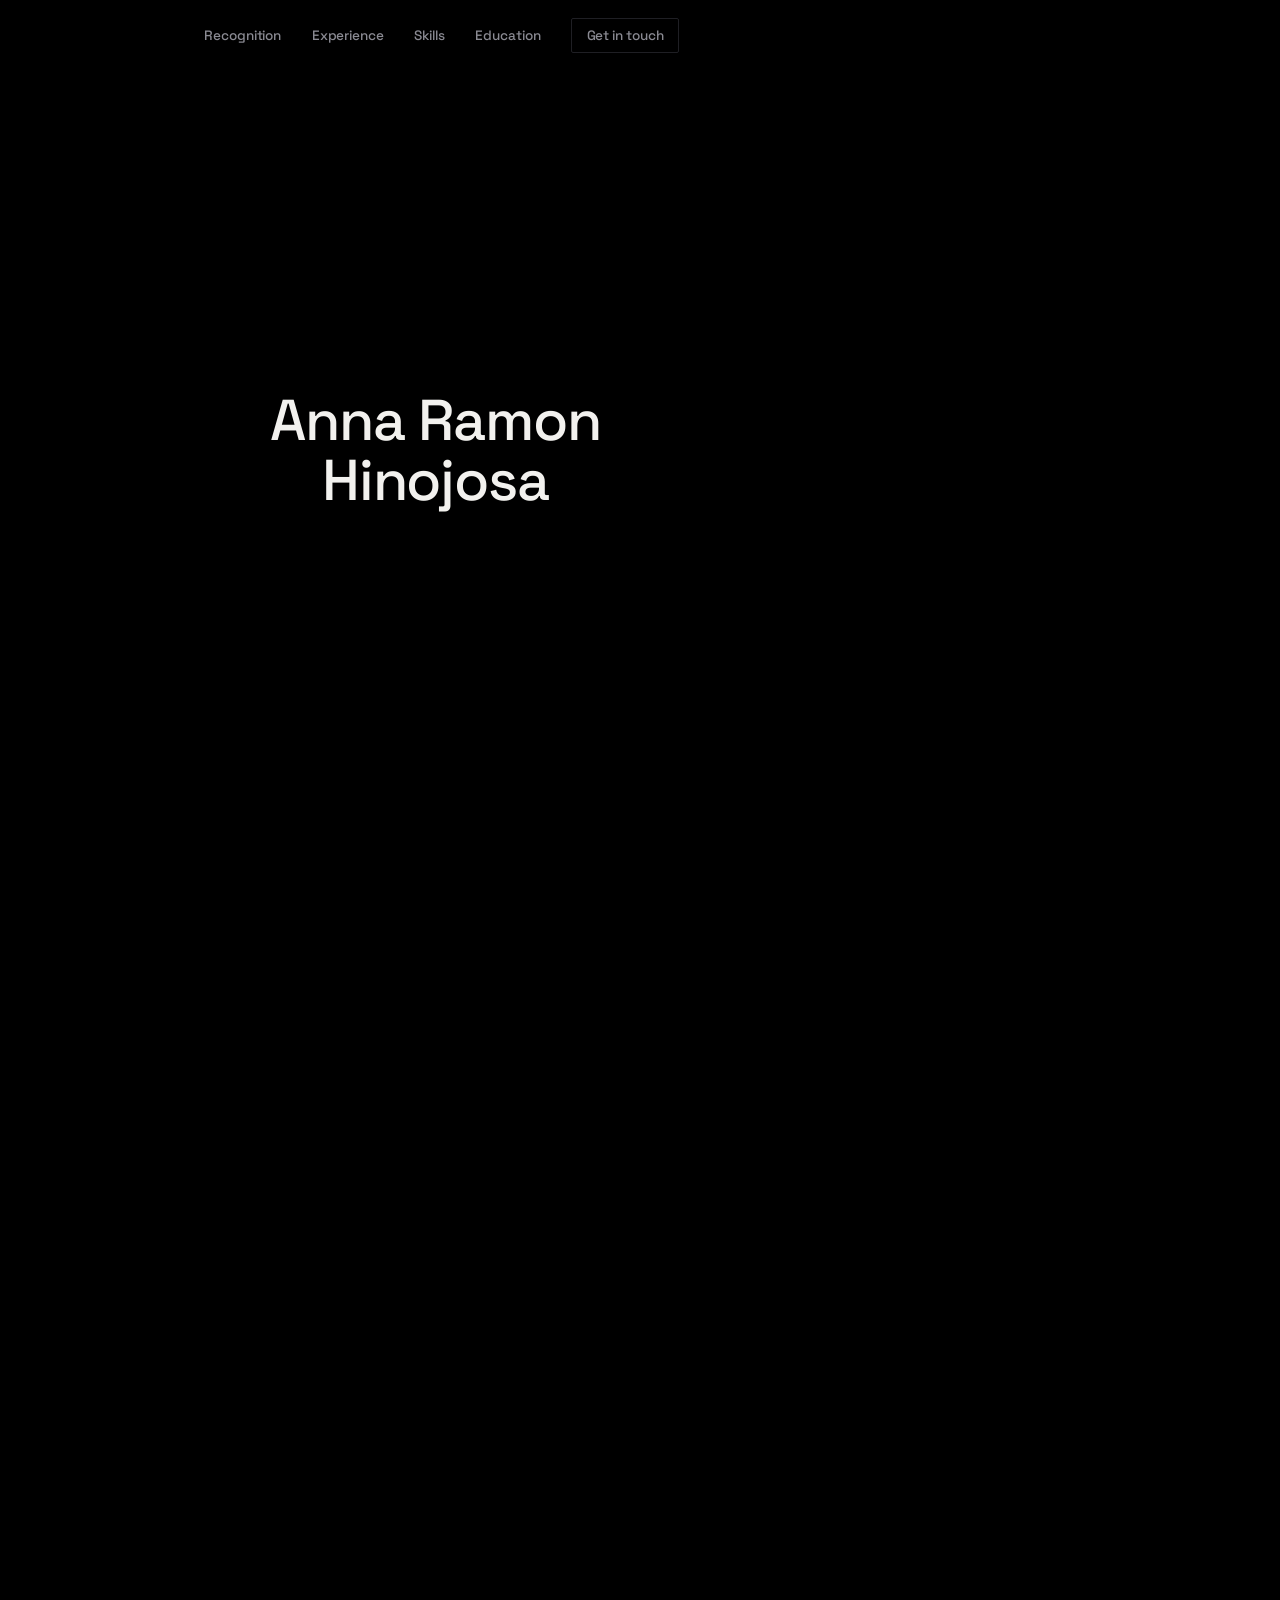
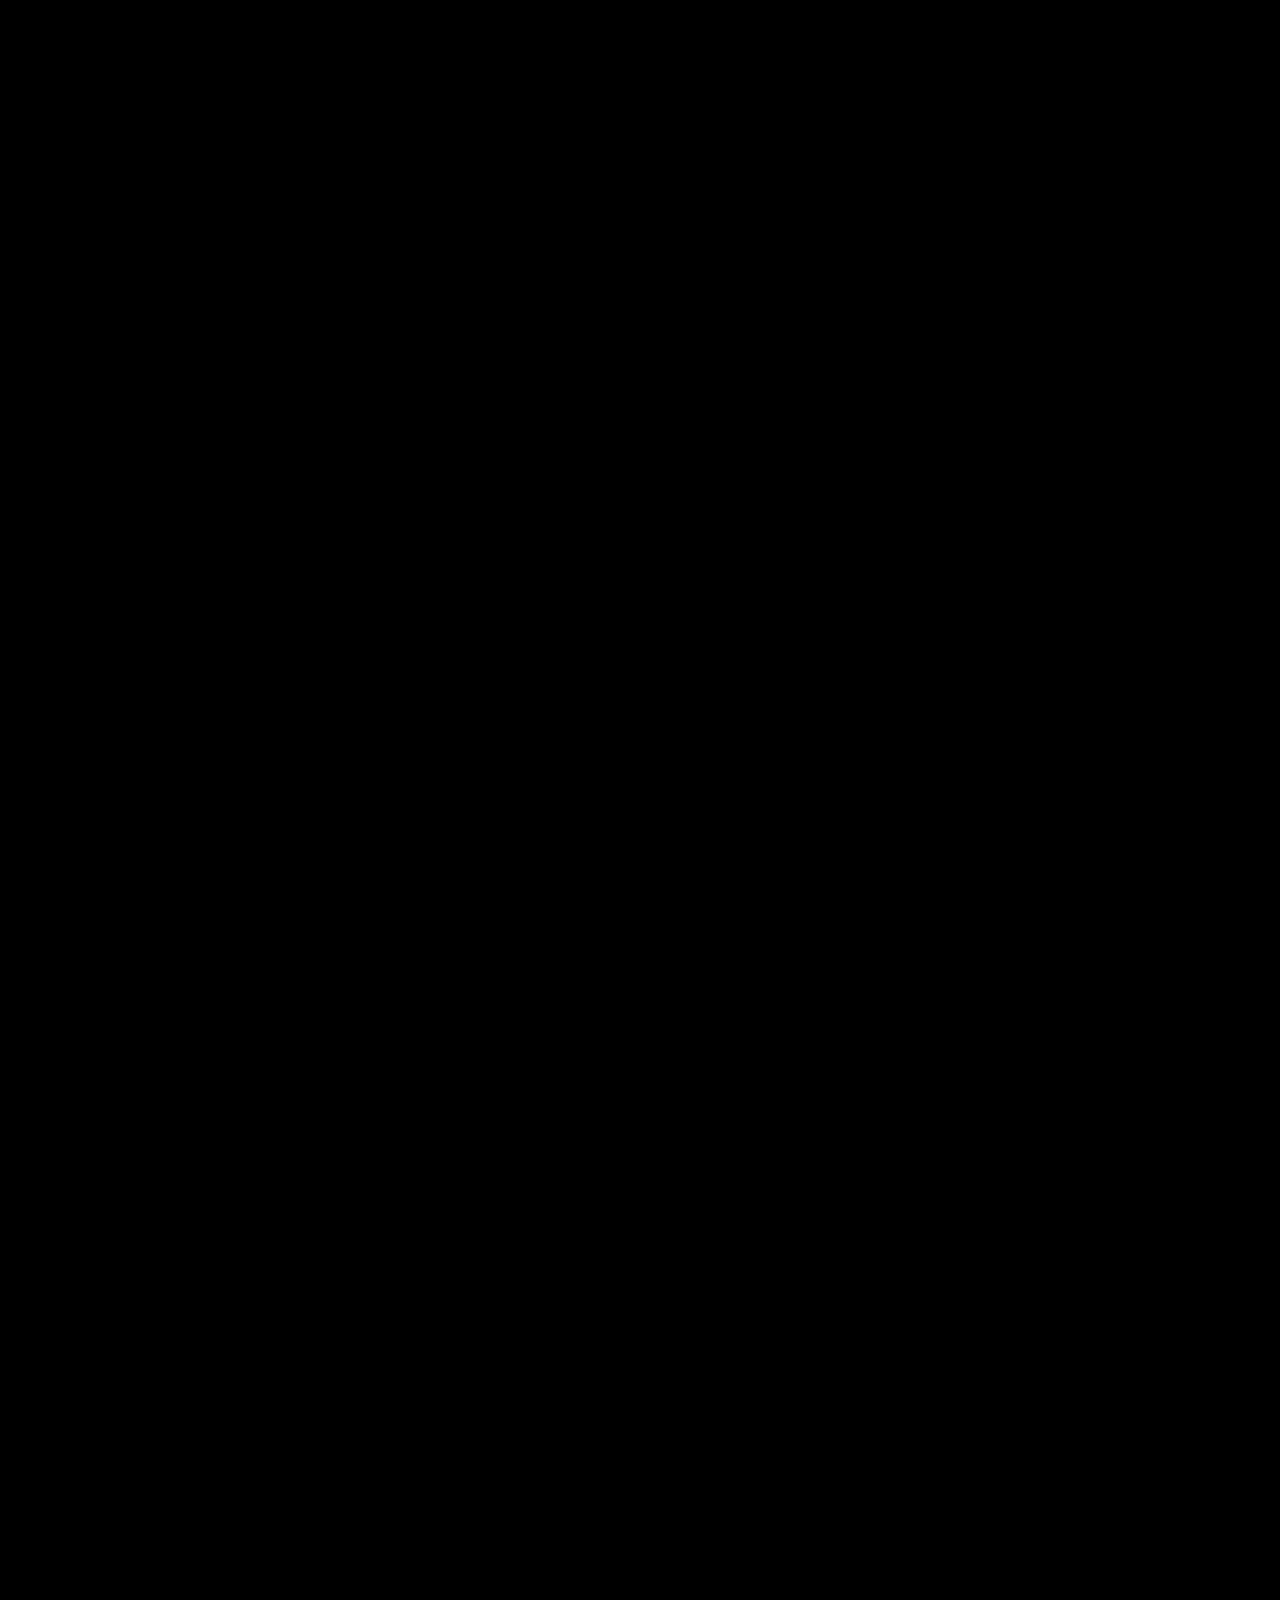
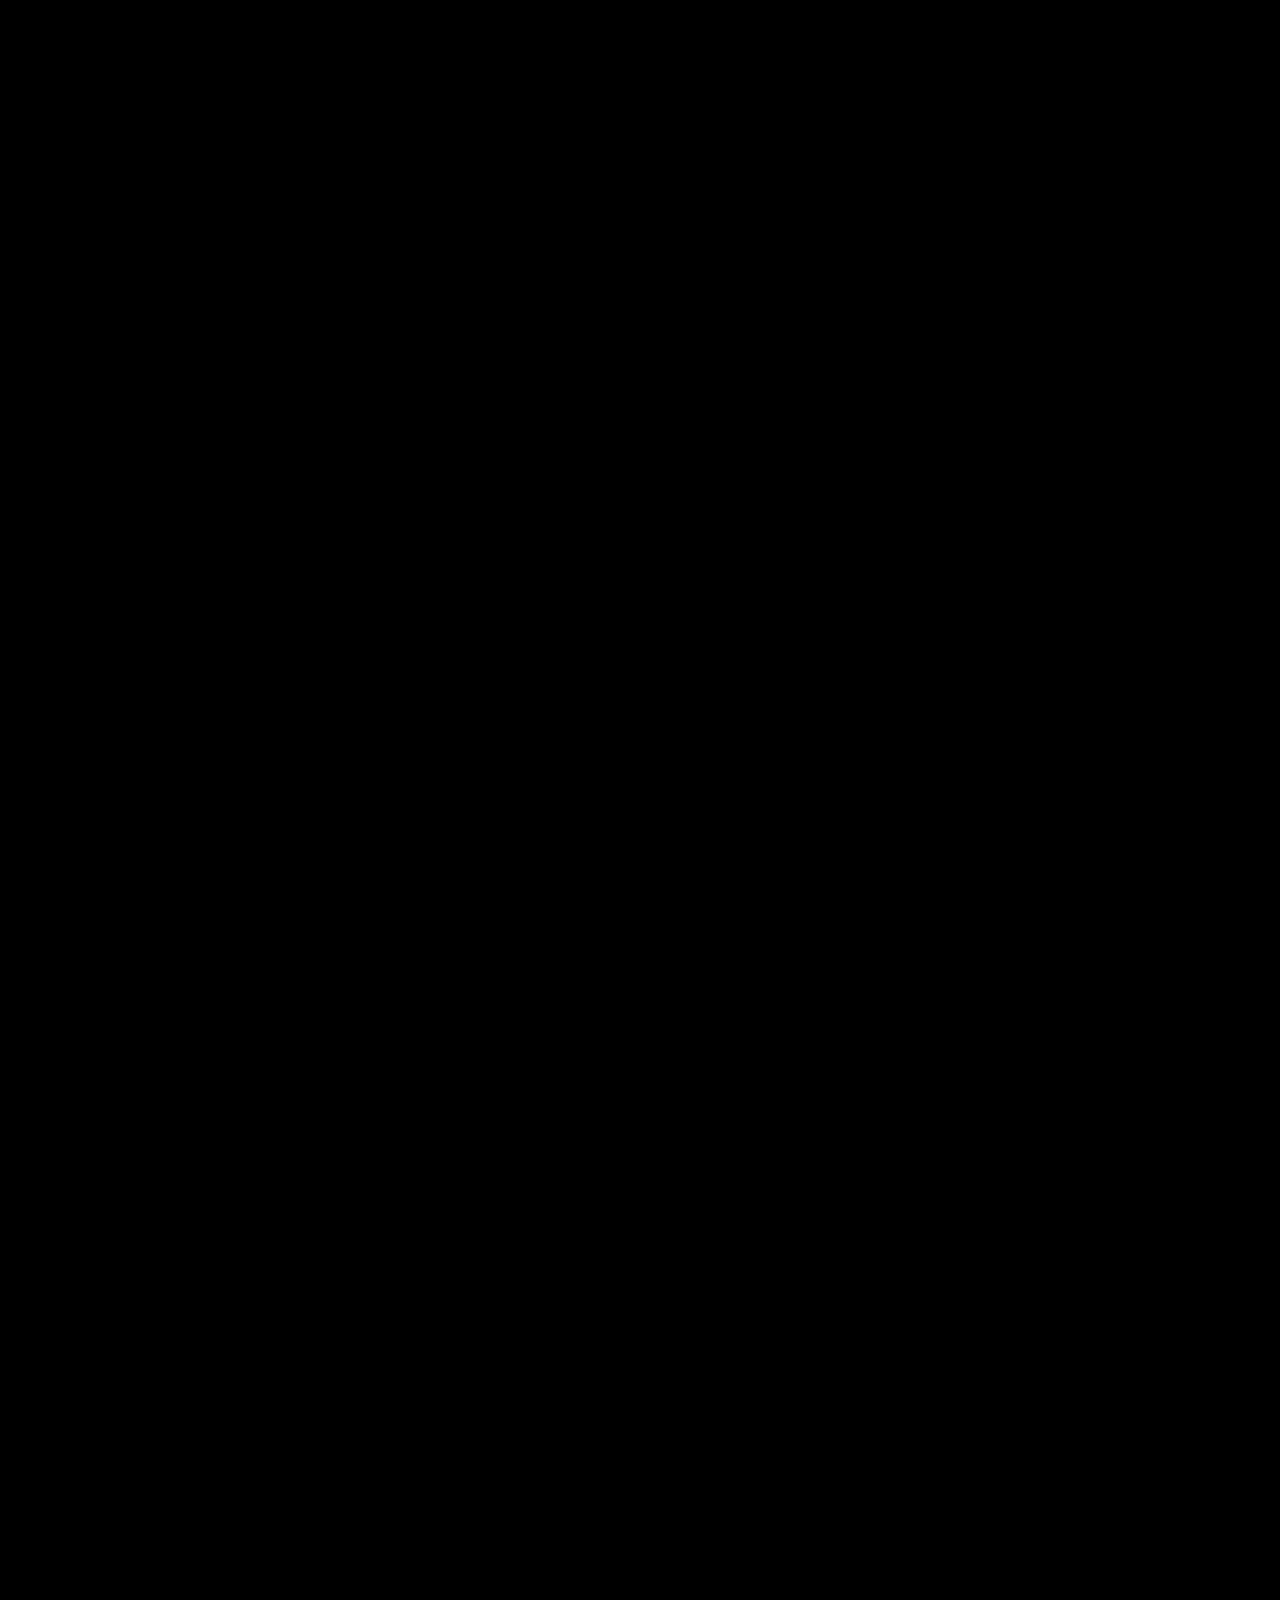
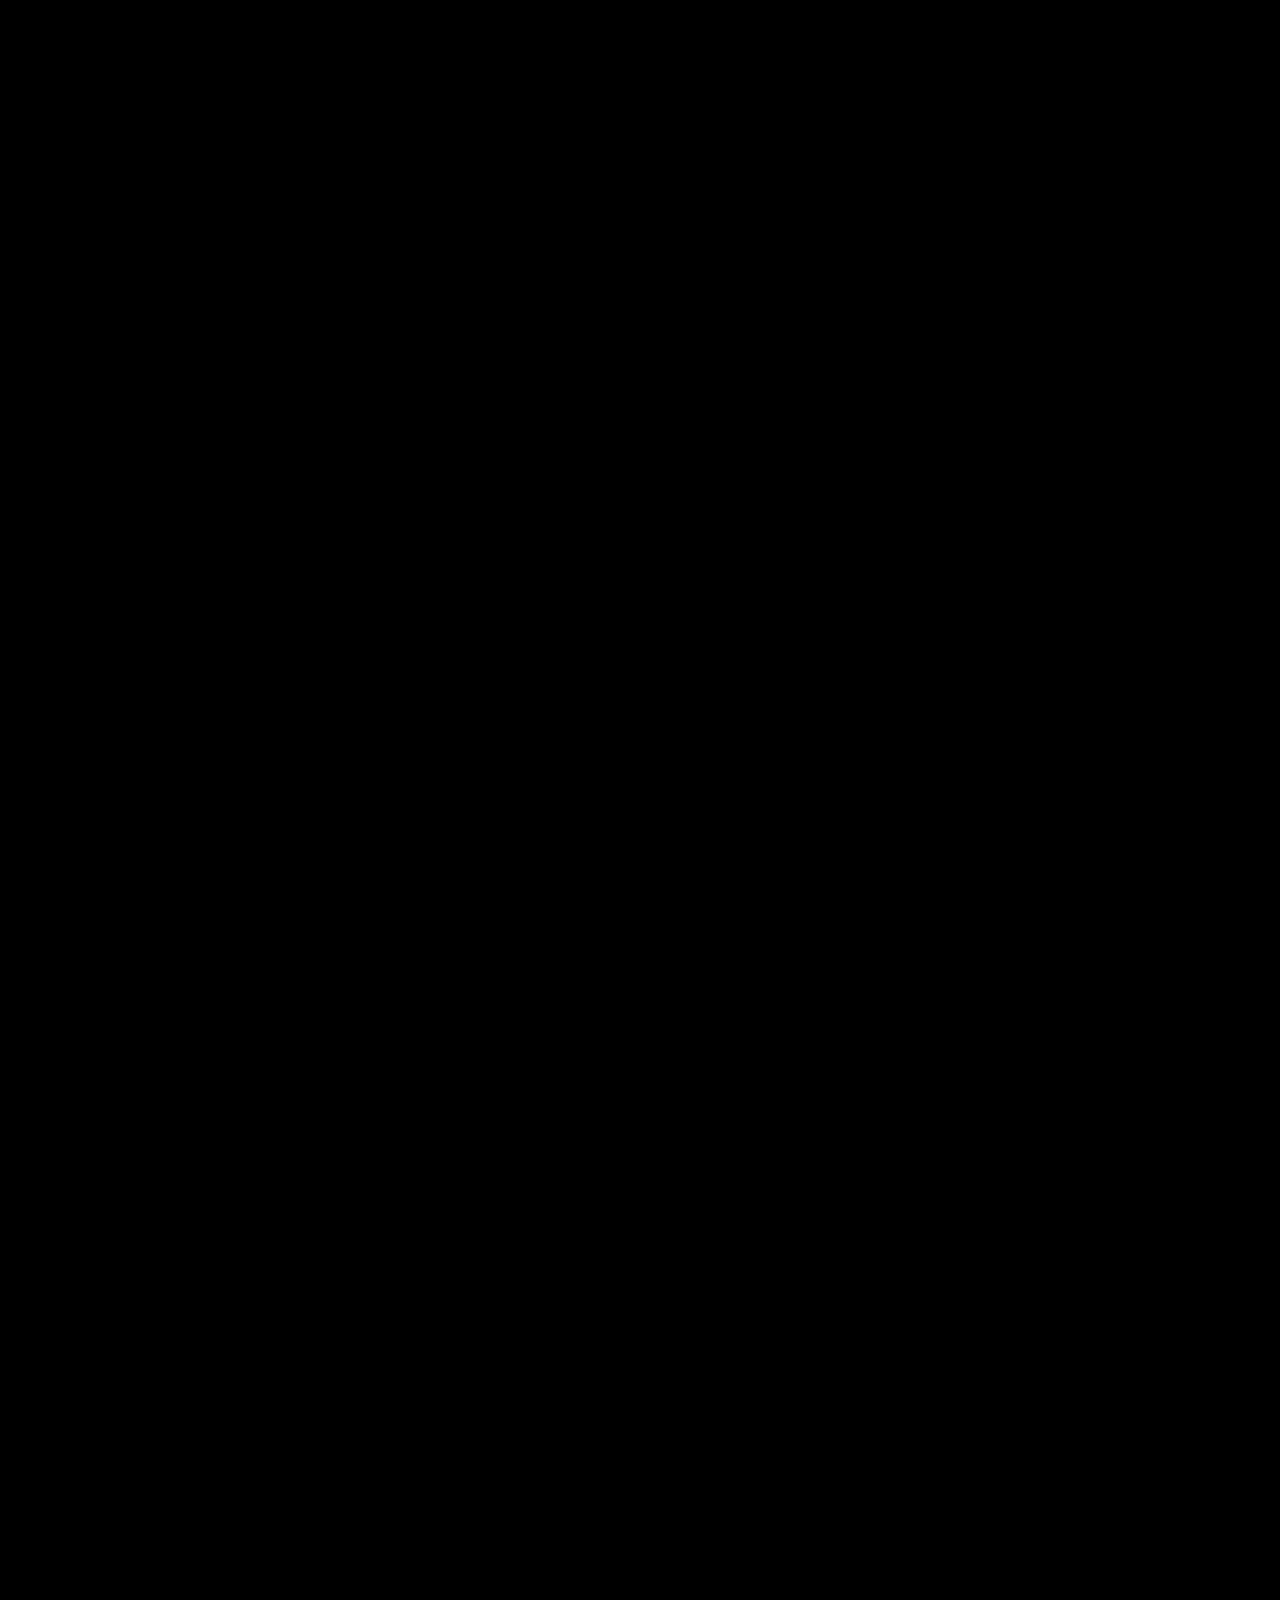
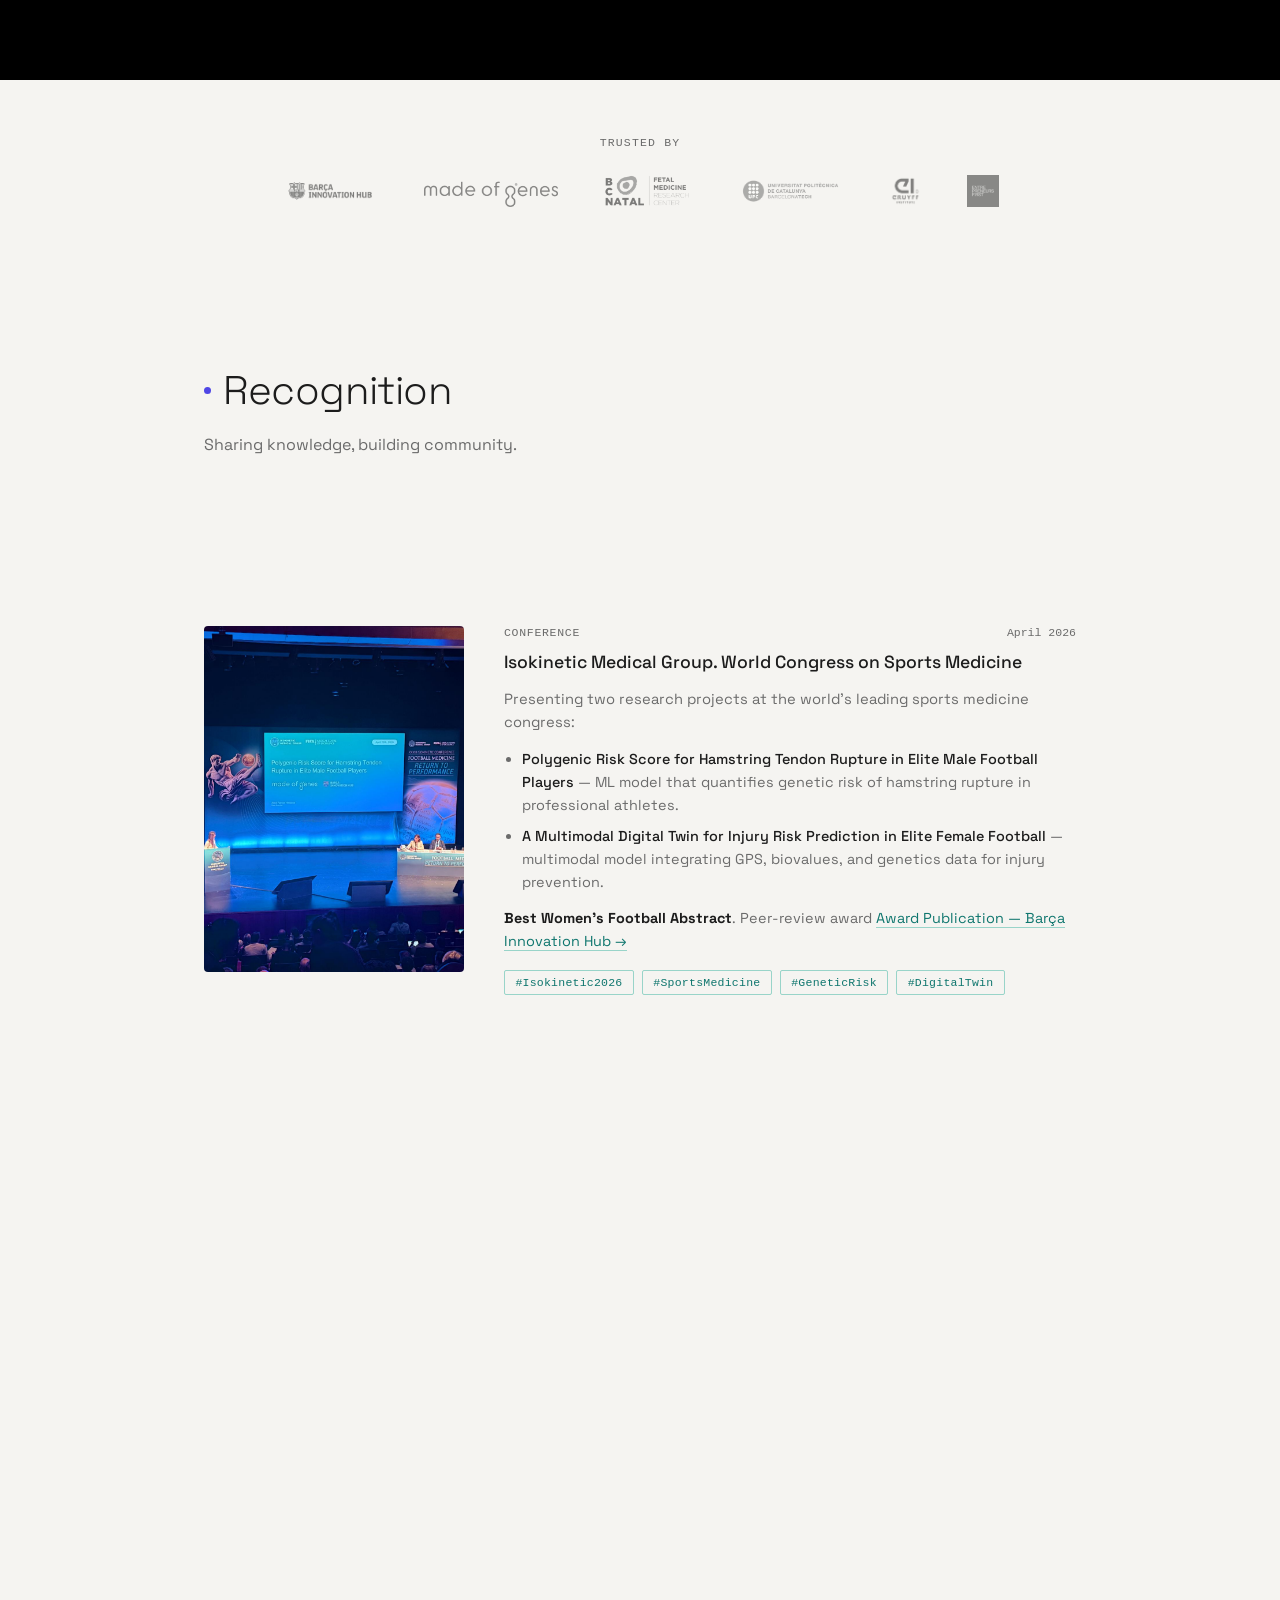
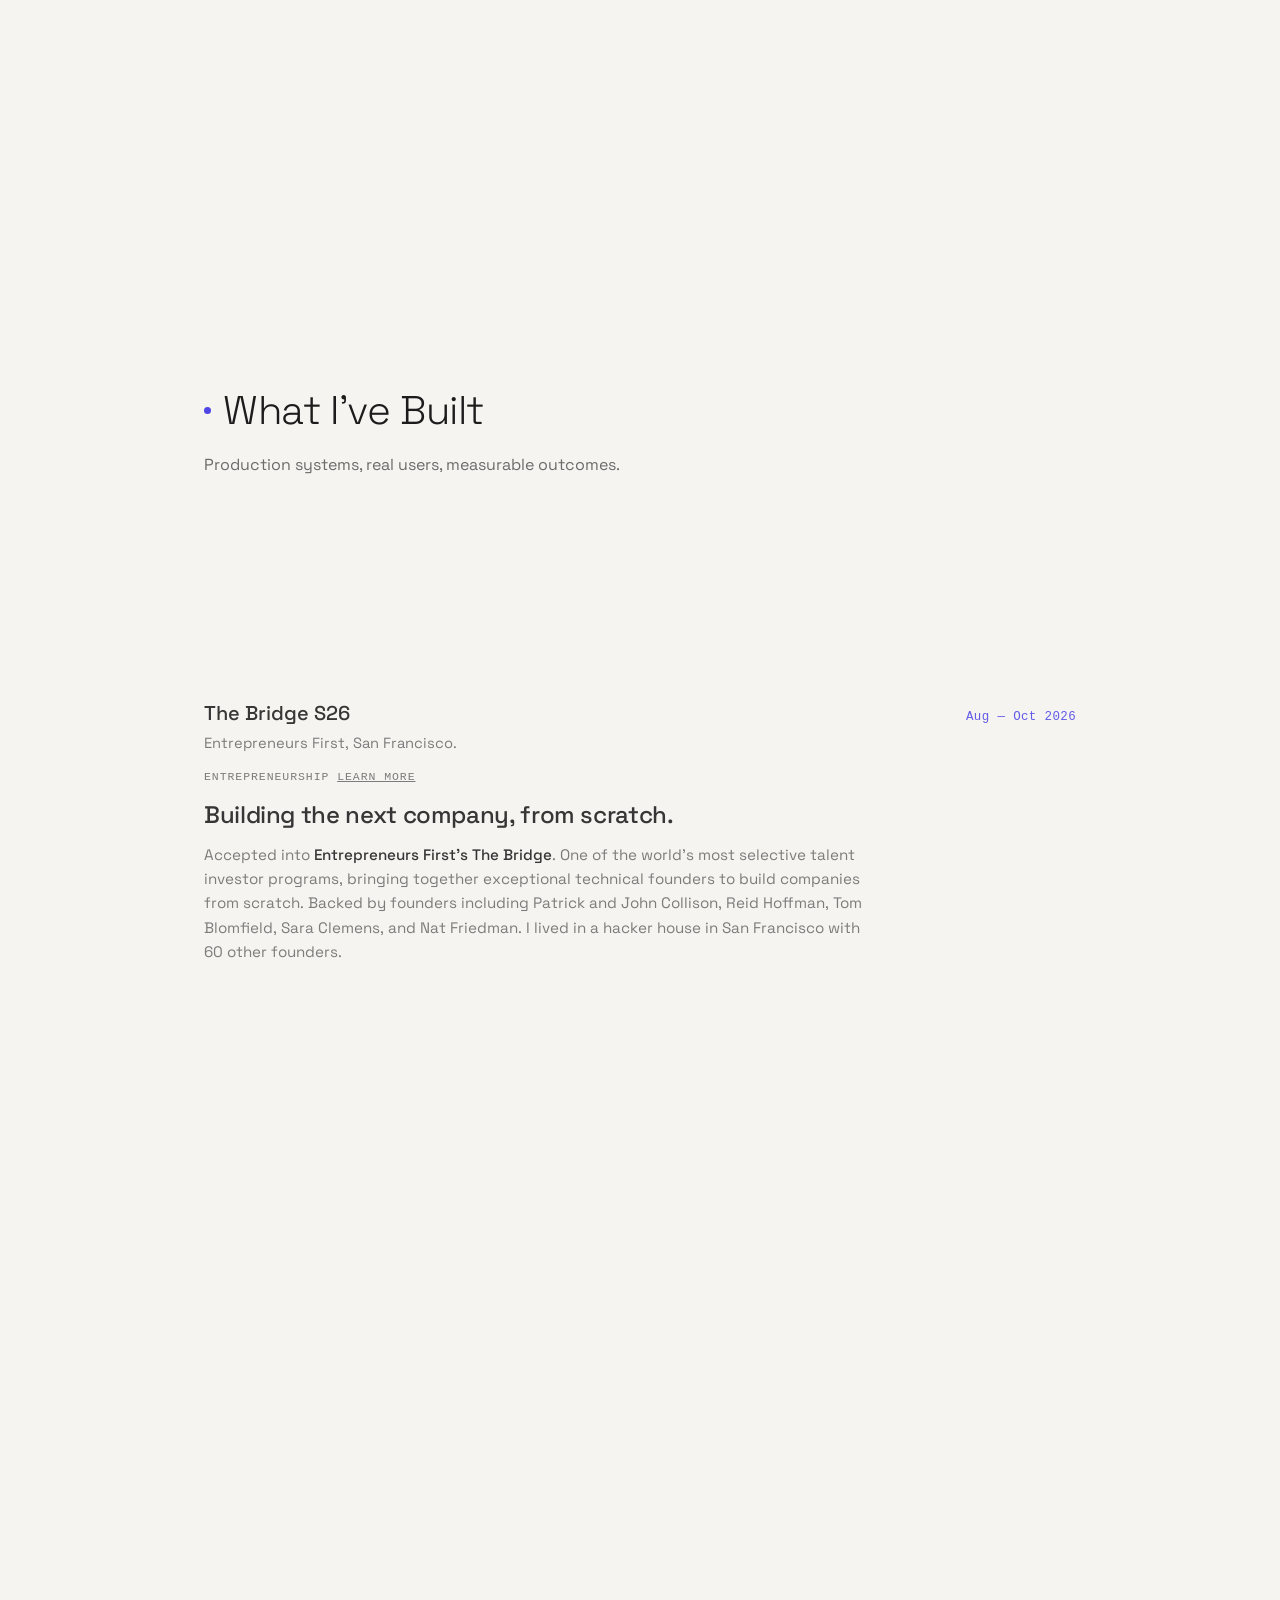
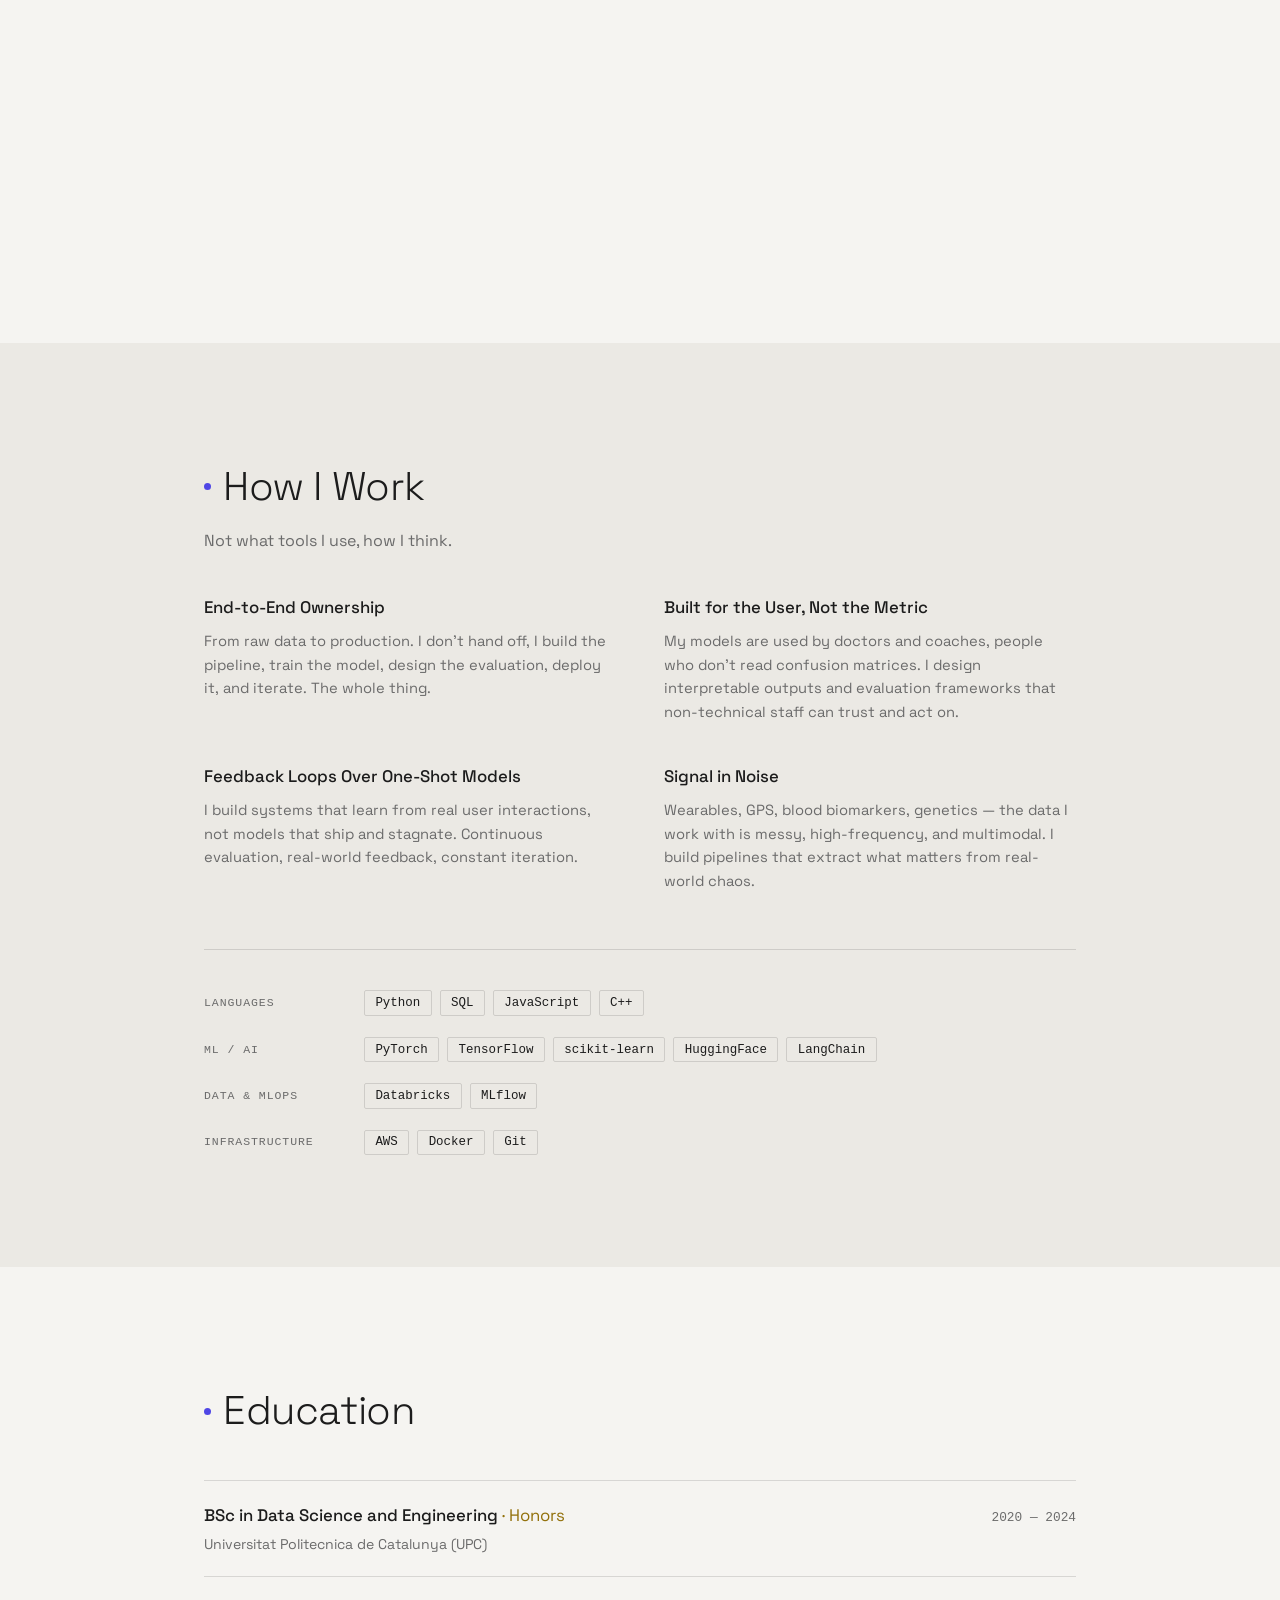
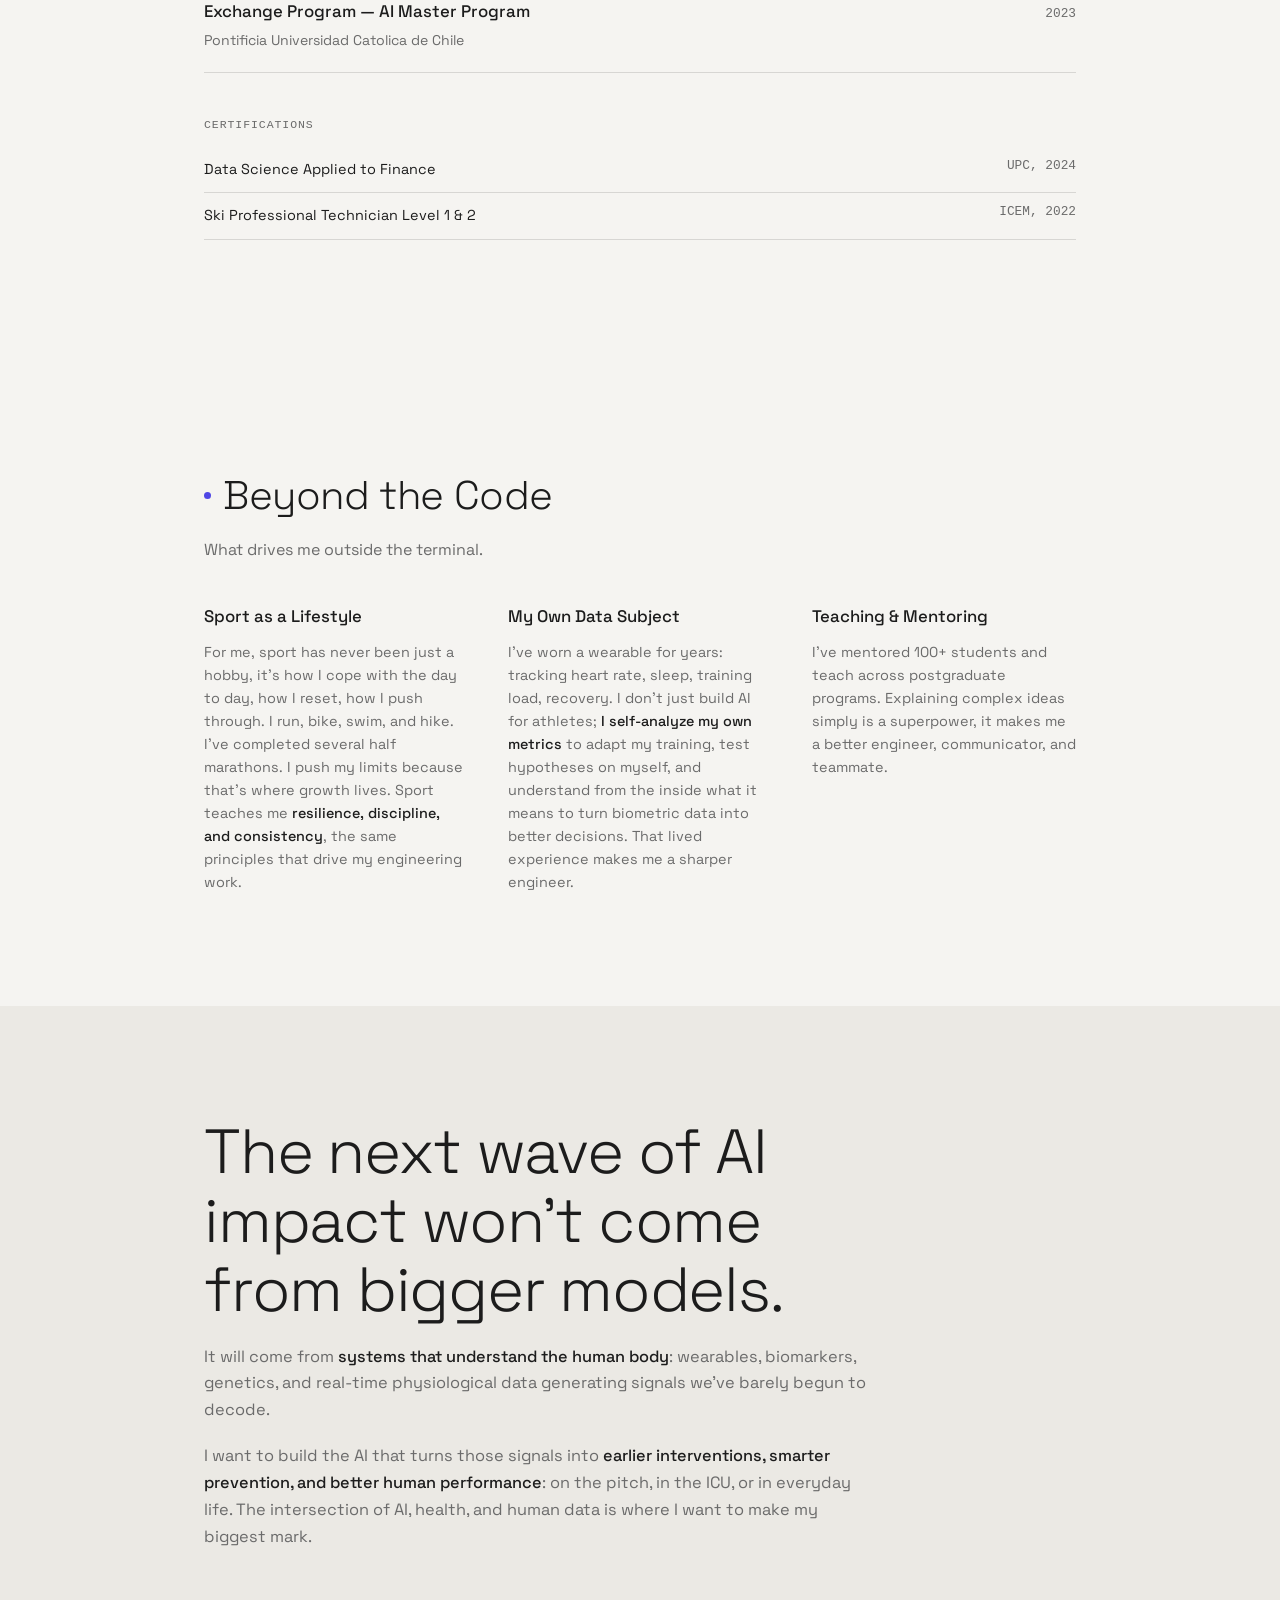
==== commit 9dbb7fb2: "recognition section, horizontal scrolling" ====
--- a/index.html
+++ b/index.html
@@ -35,10 +35,10 @@
   <nav class="nav" id="nav" aria-label="Main navigation">
     <div class="nav-inner">
       <div class="nav-links">
+        <a href="#recognition">Recognition</a>
         <a href="#experience">Experience</a>
         <a href="#skills">Skills</a>
         <a href="#education">Education</a>
-        <a href="#events">Events</a>
         <a href="#contact" class="nav-cta">Get in touch</a>
       </div>
       <button class="nav-toggle" id="navToggle" aria-label="Toggle menu" aria-expanded="false" aria-controls="mobileMenu">
@@ -49,10 +49,10 @@
 
   <!-- Mobile Menu -->
   <div class="mobile-menu" id="mobileMenu" role="navigation" aria-label="Mobile navigation">
+    <a href="#recognition">Recognition</a>
     <a href="#experience">Experience</a>
     <a href="#skills">Skills</a>
     <a href="#education">Education</a>
-    <a href="#events">Events</a>
     <a href="#contact">Get in touch</a>
   </div>
 
@@ -119,15 +119,106 @@
     </div>
   </section>
 
-  <!-- Experience -->
-  <section class="experience section" id="experience">
-    <div class="container">
-      <h2 class="section-label reveal"><span class="pulse-dot" aria-hidden="true"></span>What I've Built</h2>
-      <p class="section-intro reveal">Production systems, real users, measurable outcomes.</p>
-
-      <div class="timeline">
-
-        <div class="timeline-item reveal timeline-item-upcoming">
+  <!-- Recognition: same one-at-a-time horizontal carousel mechanic as
+       Experience below — placed here, right after Trusted By, since this
+       is the credibility/awards section, ahead of the detailed work
+       history. -->
+  <section class="recognition-zone" id="recognition">
+    <div class="recognition-sticky">
+      <div class="container recognition-head">
+        <h2 class="section-label reveal"><span class="pulse-dot" aria-hidden="true"></span>Recognition</h2>
+        <p class="section-intro reveal">Sharing knowledge, building community.</p>
+      </div>
+
+      <div class="container recognition-stage" id="recognitionStage">
+
+        <div class="event-row">
+          <div class="event-layout">
+            <div class="event-media">
+              <img src="photos/presenting-isokinetic.JPG" alt="Presenting research on stage at the Isokinetic World Congress on Sports Medicine." loading="lazy">
+            </div>
+            <div class="event-content">
+              <div class="event-header">
+                <span class="event-type">Conference</span>
+                <span class="event-date-badge">April 2026</span>
+              </div>
+              <h3 class="event-title">Isokinetic Medical Group. World Congress on Sports Medicine</h3>
+              <p class="event-body">Presenting two research projects at the world's leading sports medicine congress:</p>
+              <ul class="event-projects">
+                <li><strong>Polygenic Risk Score for Hamstring Tendon Rupture in Elite Male Football Players</strong> — ML model that quantifies genetic risk of hamstring rupture in professional athletes.</li>
+                <li><strong>A Multimodal Digital Twin for Injury Risk Prediction in Elite Female Football</strong> — multimodal model integrating GPS, biovalues, and genetics data for injury prevention.</li>
+              </ul>
+              <p class="event-award"><strong>Best Women's Football Abstract</strong>. Peer-review award <a href="https://www.linkedin.com/feed/update/urn:li:activity:7452391413759029248/" target="_blank" rel="noopener">Award Publication — Barça Innovation Hub →</a></p>
+              <div class="event-tags">
+                <span class="tag tag-teal">#Isokinetic2026</span>
+                <span class="tag tag-teal">#SportsMedicine</span>
+                <span class="tag tag-teal">#GeneticRisk</span>
+                <span class="tag tag-teal">#DigitalTwin</span>
+              </div>
+            </div>
+          </div>
+        </div>
+
+        <div class="event-row">
+          <div class="event-layout">
+            <div class="event-media">
+              <img src="photos/widsbcn.jpeg" alt="Standing beside the research poster at the 3rd Women in Data Science Barcelona conference." loading="lazy">
+            </div>
+            <div class="event-content">
+              <div class="event-header">
+                <span class="event-type">Conference</span>
+                <span class="event-date-badge">2024</span>
+              </div>
+              <h3 class="event-title">3rd Women in Data Science Barcelona. Biomedicine</h3>
+              <p class="event-body">Presented research on the <strong>Intelligent Assistant System</strong> developed for ICU teams within the BCNatal CaixaResearch Artificial Placenta project. The system provides real-time decision support for clinical staff, significantly reducing human error and accelerating critical workflows.</p>
+              <p class="event-note">An inspiring event celebrating the contributions of women in STEM and healthcare, advancing a future where data and AI enhance healthcare for all.</p>
+              <div class="event-tags">
+                <span class="tag tag-coral">#WiDSBarcelona</span>
+                <span class="tag tag-coral">#AIinHealthcare</span>
+                <span class="tag tag-coral">#WomenInSTEM</span>
+              </div>
+            </div>
+          </div>
+        </div>
+
+        <div class="event-row">
+          <div class="event-layout">
+            <div class="event-media">
+              <img src="photos/mwc.jpg" alt="On stage at MWC26, with the Made of Genes platform and FC Barcelona branding displayed behind the panel." loading="lazy">
+            </div>
+            <div class="event-content">
+              <div class="event-header">
+                <span class="event-type">Masterclass</span>
+                <span class="event-date-badge">2025</span>
+              </div>
+              <h3 class="event-title">Johan Cruyff Institute. Masterclass for Escuela Nacional del Deporte (Colombia)</h3>
+              <p class="event-body">Delivered a Masterclass at the Johan Cruyff Institute in Barcelona to students from Colombia's <strong>Escuela Nacional del Deporte</strong>, explaining how <strong>AI drives injury prevention and performance optimization</strong> through data analysis. A session connecting science, sports, and innovation.</p>
+              <a href="https://www.linkedin.com/feed/update/urn:li:activity:7392180204124913665/" target="_blank" rel="noopener" class="event-link">View post →</a>
+              <div class="event-tags">
+                <span class="tag tag-teal">#CruyffLegacy</span>
+                <span class="tag tag-teal">#DataScience</span>
+                <span class="tag tag-teal">#SportsAI</span>
+                <span class="tag tag-teal">#ENDEPORTE</span>
+              </div>
+            </div>
+          </div>
+        </div>
+      </div>
+    </div>
+  </section>
+
+  <!-- Experience: one role at a time, pinned — scrolling slides the next
+       one in from the right as the current one exits left. -->
+  <section class="experience-zone" id="experience">
+    <div class="experience-sticky">
+      <div class="container experience-head">
+        <h2 class="section-label reveal"><span class="pulse-dot" aria-hidden="true"></span>What I've Built</h2>
+        <p class="section-intro reveal">Production systems, real users, measurable outcomes.</p>
+      </div>
+
+      <div class="container experience-stage" id="experienceStage">
+
+        <div class="timeline-item timeline-item-upcoming">
           <div class="timeline-header">
             <div>
               <h3 class="timeline-role">The Bridge S26</h3>
@@ -140,7 +231,7 @@
           <p class="timeline-body">Accepted into <strong>Entrepreneurs First's The Bridge</strong>. One of the world's most selective talent investor programs, bringing together exceptional technical founders to build companies from scratch. Backed by founders including Patrick and John Collison, Reid Hoffman, Tom Blomfield, Sara Clemens, and Nat Friedman. I lived in a hacker house in San Francisco with 60 other founders. </p>
         </div>
 
-        <div class="timeline-item reveal">
+        <div class="timeline-item">
           <div class="timeline-header">
             <div>
               <h3 class="timeline-role">AI/ML Engineer</h3>
@@ -150,19 +241,20 @@
           </div>
           <p class="timeline-focus">Health Optimization</p>
           <p class="statement-sm">Multi-Omic Data for Precision Medicine applied to sports performance.</p>
-          <p class="timeline-body">Predicting injuries before it happen. 53% boost in detection sensitivity, enabling earlier interventions that directly protect athletes. Collaborating with <strong>FC Barcelona</strong> and top European clubs fusing wearable, GPS, biomarker, and genetics data.</p>
+          <p class="timeline-body">Collaborating with <strong>FC Barcelona</strong> and top European clubs fusing wearable, GPS, biomarker, and genetics data.</p>
           <ul class="timeline-bullets">
-            <li>Owned the full journey: from raw, noisy multimodal data, deciding what was <strong>viable to build from it</strong>, to ML systems now used daily by medical staff across 4+ elite clubs.</li>
-            <li>Designed feature pipelines for noisy, multi-source time-series data, deciding <strong>what signal was worth extracting</strong> and what wasn't.</li>
+            <li>Defined what the product could and couldn't say, translating model confidence and data limitations into <strong>output decisions that medical staff could trust</strong> and act on.</li>
+            <li>Lead the team developing a "Multi-modal Digital Twin for Injury-Risk Prediction".</li>
+            <li>Owned the full journey: from raw, noisy multi-omic data, deciding what was <strong>viable to build from it</strong>, to ML systems now used daily by medical staff across 4+ elite clubs.</li>
+            <li>Designed feature pipelines for multi-source time-series data, deciding <strong>what signal was worth extracting</strong> and what wasn't.</li>
             <li>Owned the full model lifecycle on <strong>Databricks</strong>: from experimentation to production serving.</li>
-            <li>Defined what the product could and couldn't say, translating model confidence and data limitations into <strong>output decisions that medical staff could trust</strong> and act on.</li>
           </ul>
           <div class="timeline-tags">
             <span class="tag tag-teal">Deep Learning</span><span class="tag tag-teal">Databricks</span><span class="tag tag-teal">Time Series</span><span class="tag tag-teal">Wearables</span><span class="tag tag-teal">Sports Science</span><span class="tag tag-teal">Product Definition</span>
           </div>
         </div>
 
-        <div class="timeline-item reveal">
+        <div class="timeline-item">
           <div class="timeline-header">
             <div>
               <h3 class="timeline-role">Research Data Scientist</h3>
@@ -183,7 +275,7 @@
           </div>
         </div>
 
-        <div class="timeline-item reveal">
+        <div class="timeline-item">
           <div class="timeline-header">
             <div>
               <h3 class="timeline-role">Data Scientist</h3>
@@ -203,7 +295,7 @@
           </div>
         </div>
 
-        <div class="timeline-item reveal">
+        <div class="timeline-item">
           <div class="timeline-header">
             <div>
               <h3 class="timeline-role">Sports Analytics Postgraduate Teacher</h3>
@@ -222,7 +314,7 @@
           </div>
         </div>
 
-        <div class="timeline-item reveal">
+        <div class="timeline-item">
           <div class="timeline-header">
             <div>
               <h3 class="timeline-role">Associate Professor / Technical Mentor</h3>
@@ -241,7 +333,7 @@
           </div>
         </div>
 
-        <div class="timeline-item reveal">
+        <div class="timeline-item">
           <div class="timeline-header">
             <div>
               <h3 class="timeline-role">Full-Stack Developer</h3>
@@ -357,67 +449,6 @@
     </div>
   </section>
 
-  <!-- Events & Talks -->
-  <section class="events section" id="events">
-    <div class="container">
-      <h2 class="section-label reveal"><span class="pulse-dot" aria-hidden="true"></span>Events & Talks</h2>
-      <p class="section-intro reveal">Sharing knowledge, building community.</p>
-
-      <div class="events-list">
-        <div class="event-row reveal">
-          <div class="event-header">
-            <span class="event-type">Conference</span>
-            <span class="event-date-badge">April 2026</span>
-          </div>
-          <h3 class="event-title">Isokinetic Medical Group. World Congress on Sports Medicine</h3>
-          <p class="event-body">Presenting two research projects at the world's leading sports medicine congress:</p>
-          <ul class="event-projects">
-            <li><strong>Polygenic Risk Score for Hamstring Tendon Rupture in Elite Male Football Players</strong> — ML model that quantifies genetic risk of hamstring rupture in professional athletes.</li>
-            <li><strong>A Multimodal Digital Twin for Injury Risk Prediction in Elite Female Football</strong> — multimodal model integrating GPS, biovalues, and genetics data for injury prevention.</li>
-          </ul>
-          <p class="event-award"><strong>Best Women's Football Abstract</strong>. Peer-review award <a href="https://www.linkedin.com/feed/update/urn:li:activity:7452391413759029248/" target="_blank" rel="noopener">Award Publication — Barça Innovation Hub →</a></p>
-          <div class="event-tags">
-            <span class="tag tag-teal">#Isokinetic2026</span>
-            <span class="tag tag-teal">#SportsMedicine</span>
-            <span class="tag tag-teal">#GeneticRisk</span>
-            <span class="tag tag-teal">#DigitalTwin</span>
-          </div>
-        </div>
-
-        <div class="event-row reveal">
-          <div class="event-header">
-            <span class="event-type">Conference Talk</span>
-            <span class="event-date-badge">2024</span>
-          </div>
-          <h3 class="event-title">3rd Women in Data Science Barcelona. Biomedicine</h3>
-          <p class="event-body">Presented research on the <strong>Intelligent Assistant System</strong> developed for ICU teams within the BCNatal CaixaResearch Artificial Placenta project. The system provides real-time decision support for clinical staff, significantly reducing human error and accelerating critical workflows.</p>
-          <p class="event-note">An inspiring event celebrating the contributions of women in STEM and healthcare — advancing a future where data and AI enhance healthcare for all.</p>
-          <div class="event-tags">
-            <span class="tag tag-coral">#WiDSBarcelona</span>
-            <span class="tag tag-coral">#AIinHealthcare</span>
-            <span class="tag tag-coral">#WomenInSTEM</span>
-          </div>
-        </div>
-
-        <div class="event-row reveal">
-          <div class="event-header">
-            <span class="event-type">Masterclass</span>
-            <span class="event-date-badge">2025</span>
-          </div>
-          <h3 class="event-title">Johan Cruyff Institute. Masterclass for Escuela Nacional del Deporte (Colombia)</h3>
-          <p class="event-body">Delivered a Masterclass at the Johan Cruyff Institute in Barcelona to students from Colombia's <strong>Escuela Nacional del Deporte</strong>, explaining how <strong>AI drives injury prevention and performance optimization</strong> through data analysis. A session connecting science, sports, and innovation.</p>
-          <a href="https://www.linkedin.com/feed/update/urn:li:activity:7392180204124913665/" target="_blank" rel="noopener" class="event-link">View post →</a>
-          <div class="event-tags">
-            <span class="tag tag-teal">#CruyffLegacy</span>
-            <span class="tag tag-teal">#DataScience</span>
-            <span class="tag tag-teal">#SportsAI</span>
-            <span class="tag tag-teal">#ENDEPORTE</span>
-          </div>
-        </div>
-      </div>
-    </div>
-  </section>
-
   <!-- Beyond the Code -->
   <section class="beyond section" id="beyond">
     <div class="container">
@@ -458,7 +489,7 @@
   <section class="contact section" id="contact">
     <div class="container">
       <h2 class="section-label reveal"><span class="pulse-dot" aria-hidden="true"></span>Let's Connect</h2>
-      <p class="contact-intro reveal">I'm looking for my next big challenge — building at the intersection of AI, health, and human performance. If you're working on something ambitious, especially in the US or EU startup ecosystem, I'd love to talk.</p>
+      <p class="contact-intro reveal">I'm looking for my next big challenge, building at the intersection of AI, health, and human performance. If you're working on something ambitious, especially in the US or EU startup ecosystem, I'd love to talk.</p>
 
       <div class="contact-grid reveal">
         <a href="mailto:annaramonhinojosa@gmail.com" class="contact-row">
--- a/styles.css
+++ b/styles.css
@@ -400,39 +400,61 @@
 .trusted-logos img:hover { opacity: .85; }
 
 /* ==========================================================================
-   Experience / Timeline
-   ========================================================================== */
-
-.timeline {
-  margin-top: 2.5rem;
+   Experience — one role pinned on screen at a time; scrolling slides the
+   current one out to the left as the next slides in from the right (same
+   scroll-driven-progress technique as the Story section, just mapped to a
+   horizontal swap instead of a vertical stack). No numbering — the role
+   title and company are what identify each one.
+   ========================================================================== */
+
+.experience-zone {
+  position: relative;
+  height: 540vh; /* 6 transitions between 7 roles × 90vh of scroll each */
+}
+
+.experience-sticky {
+  position: sticky;
+  top: 0;
+  height: 100vh;
+  overflow: hidden;
   display: flex;
   flex-direction: column;
-  counter-reset: timeline-index;
-}
-
-/* base4bio.com/manifesto-style numbering: a big leading "01", "02"... set
-   entirely by CSS counters, so the index always matches document order
-   with no hardcoded numbers to keep in sync by hand. Plain neutral numeral
-   and divider — domain color stays confined to the tags below, where it
-   reads as a small label rather than a dominant typographic element. */
+}
+
+.experience-head {
+  flex: none;
+  width: 100%;
+  padding: 6rem 1.5rem 1.5rem;
+}
+
+/* width:100% is load-bearing here: .container's margin:0 auto disables
+   this flex item's default stretch, and since its only children are
+   position:absolute (the slides), none of them are in normal flow to
+   size it — without an explicit width it collapses to just its own
+   padding. */
+.experience-stage {
+  position: relative;
+  flex: 1;
+  min-height: 0;
+  width: 100%;
+  /* Parked slides sit at translateX(±100%) of their OWN width (920px max),
+     not the viewport's — on a wide screen that's less than the distance
+     to the viewport edge, so without clipping here (not just on the outer
+     .experience-sticky, which is viewport-wide) a sliver of the parked
+     slide's left-aligned text peeks in at the edge. */
+  overflow: hidden;
+}
+
 .timeline-item {
-  position: relative;
-  counter-increment: timeline-index;
-  padding: 2.2rem 0 2.2rem 5.5rem;
-  border-top: 1px solid var(--border);
-}
-.timeline-item::before {
-  content: counter(timeline-index, decimal-leading-zero);
   position: absolute;
-  left: 1.5rem;
-  top: 2.3rem;
-  font-family: var(--sans);
-  font-weight: 300;
-  font-size: 1.7rem;
-  letter-spacing: -.02em;
-  color: var(--text-soft);
-}
-.timeline:first-of-type .timeline-item:first-child { border-top: none; }
+  inset: 0;
+  display: flex;
+  flex-direction: column;
+  justify-content: center;
+  padding: 1rem 1.5rem 2.5rem;
+  overflow-y: auto;
+  will-change: transform;
+}
 
 .timeline-item-upcoming { opacity: .88; }
 
@@ -516,6 +538,11 @@
    How I Work / Skills
    ========================================================================== */
 
+/* A quiet background shift marks the handoff from the Experience carousel
+   into a normal-scrolling section again — the same device already used for
+   "What's Next" (.whats-next), just applied one section earlier too. */
+.how-i-work { background: var(--bg-raised); }
+
 .work-grid {
   margin-top: 2.5rem;
   display: grid;
@@ -614,36 +641,75 @@
 .cert-org { color: var(--text-soft); font: .8rem var(--mono); }
 
 /* ==========================================================================
-   Events & Talks
-   ========================================================================== */
-
-.events-list {
-  margin-top: 2.5rem;
+   Events & Talks — same one-at-a-time horizontal carousel as Experience,
+   no numbering, scrolling slides the current one out left as the next
+   slides in from the right.
+   ========================================================================== */
+
+.recognition-zone {
+  position: relative;
+  height: 180vh; /* 2 transitions between 3 events × 90vh of scroll each */
+}
+
+.recognition-sticky {
+  position: sticky;
+  top: 0;
+  height: 100vh;
+  overflow: hidden;
   display: flex;
   flex-direction: column;
-  counter-reset: event-index;
-}
-
-/* Same numbered treatment as the Experience timeline — plain neutral
-   numeral, domain color stays confined to the tags below. */
+}
+
+.recognition-head {
+  flex: none;
+  width: 100%;
+  padding: 6rem 1.5rem 1.5rem;
+}
+
+/* Same width/overflow notes as .experience-stage: width:100% is load-
+   bearing (margin:0 auto from .container disables this flex item's
+   stretch, and its only children are position:absolute so none are
+   in-flow to size it by), and overflow:hidden clips parked slides —
+   otherwise a sliver of a parked slide's text peeks in at the edge,
+   since translateX(100%) moves it by its own 920px-max width, not all
+   the way to the viewport edge on wide screens. */
+.recognition-stage {
+  position: relative;
+  flex: 1;
+  min-height: 0;
+  width: 100%;
+  overflow: hidden;
+}
+
 .event-row {
-  position: relative;
-  counter-increment: event-index;
-  padding: 2rem 0 2rem 5.5rem;
-  border-top: 1px solid var(--border);
-}
-.event-row::before {
-  content: counter(event-index, decimal-leading-zero);
   position: absolute;
-  left: 1.5rem;
-  top: 2rem;
-  font-family: var(--sans);
-  font-weight: 300;
-  font-size: 1.7rem;
-  letter-spacing: -.02em;
-  color: var(--text-soft);
-}
-.events-list .event-row:first-child { border-top: none; }
+  inset: 0;
+  display: flex;
+  align-items: center;
+  padding: 1rem 1.5rem 2.5rem;
+  overflow-y: auto;
+  will-change: transform;
+}
+
+/* Photo beside the text for each event — stacks on narrow screens. */
+.event-layout {
+  display: flex;
+  align-items: flex-start;
+  gap: 2.5rem;
+  width: 100%;
+}
+.event-media {
+  flex: none;
+  width: clamp(170px, 26vw, 260px);
+}
+.event-media img {
+  width: 100%;
+  aspect-ratio: 3 / 4;
+  object-fit: cover;
+  border-radius: 4px;
+  display: block;
+}
+.event-content { flex: 1; min-width: 0; }
 
 .event-header {
   display: flex;
@@ -828,10 +894,13 @@
 
   .beyond-grid { grid-template-columns: 1fr; gap: 2rem; }
 
-  .timeline-item { padding-left: 3.6rem; }
-  .timeline-item::before { left: .9rem; font-size: 1.3rem; }
-  .event-row { padding-left: 3.6rem; }
-  .event-row::before { left: .9rem; font-size: 1.3rem; }
+  .experience-head { padding: 5.5rem 1.25rem 1rem; }
+  .timeline-item { padding: .5rem 1.25rem 2rem; }
+
+  .recognition-head { padding: 5.5rem 1.25rem 1rem; }
+  .event-row { padding: .5rem 1.25rem 2rem; align-items: flex-start; }
+  .event-layout { flex-direction: column; gap: 1rem; }
+  .event-media { width: 100%; max-width: 220px; }
 
   .section { padding: 4.5rem 0; }
 }
@@ -846,4 +915,33 @@
   html { scroll-behavior: auto; }
   .story-zone { height: auto; min-height: 100vh; padding: 4rem 0; }
   .story-sticky { position: relative; top: auto; height: auto; }
-}
+
+  /* No scroll-jacked carousel for reduced motion — fall back to a plain
+     stacked list so everything is readable without needing precise scroll
+     control. */
+  .experience-zone { height: auto; }
+  .experience-sticky { position: relative; top: auto; height: auto; display: block; }
+  .experience-head { padding: 0 1.5rem; }
+  .experience-stage { position: static; }
+  .timeline-item {
+    position: static;
+    transform: none !important;
+    overflow-y: visible;
+    padding: 2rem 0;
+    border-top: 1px solid var(--border);
+  }
+  .experience-stage .timeline-item:first-child { border-top: none; }
+
+  .recognition-zone { height: auto; }
+  .recognition-sticky { position: relative; top: auto; height: auto; display: block; }
+  .recognition-head { padding: 0 1.5rem; }
+  .recognition-stage { position: static; }
+  .event-row {
+    position: static;
+    transform: none !important;
+    overflow-y: visible;
+    padding: 2rem 0;
+    border-top: 1px solid var(--border);
+  }
+  .recognition-stage .event-row:first-child { border-top: none; }
+}
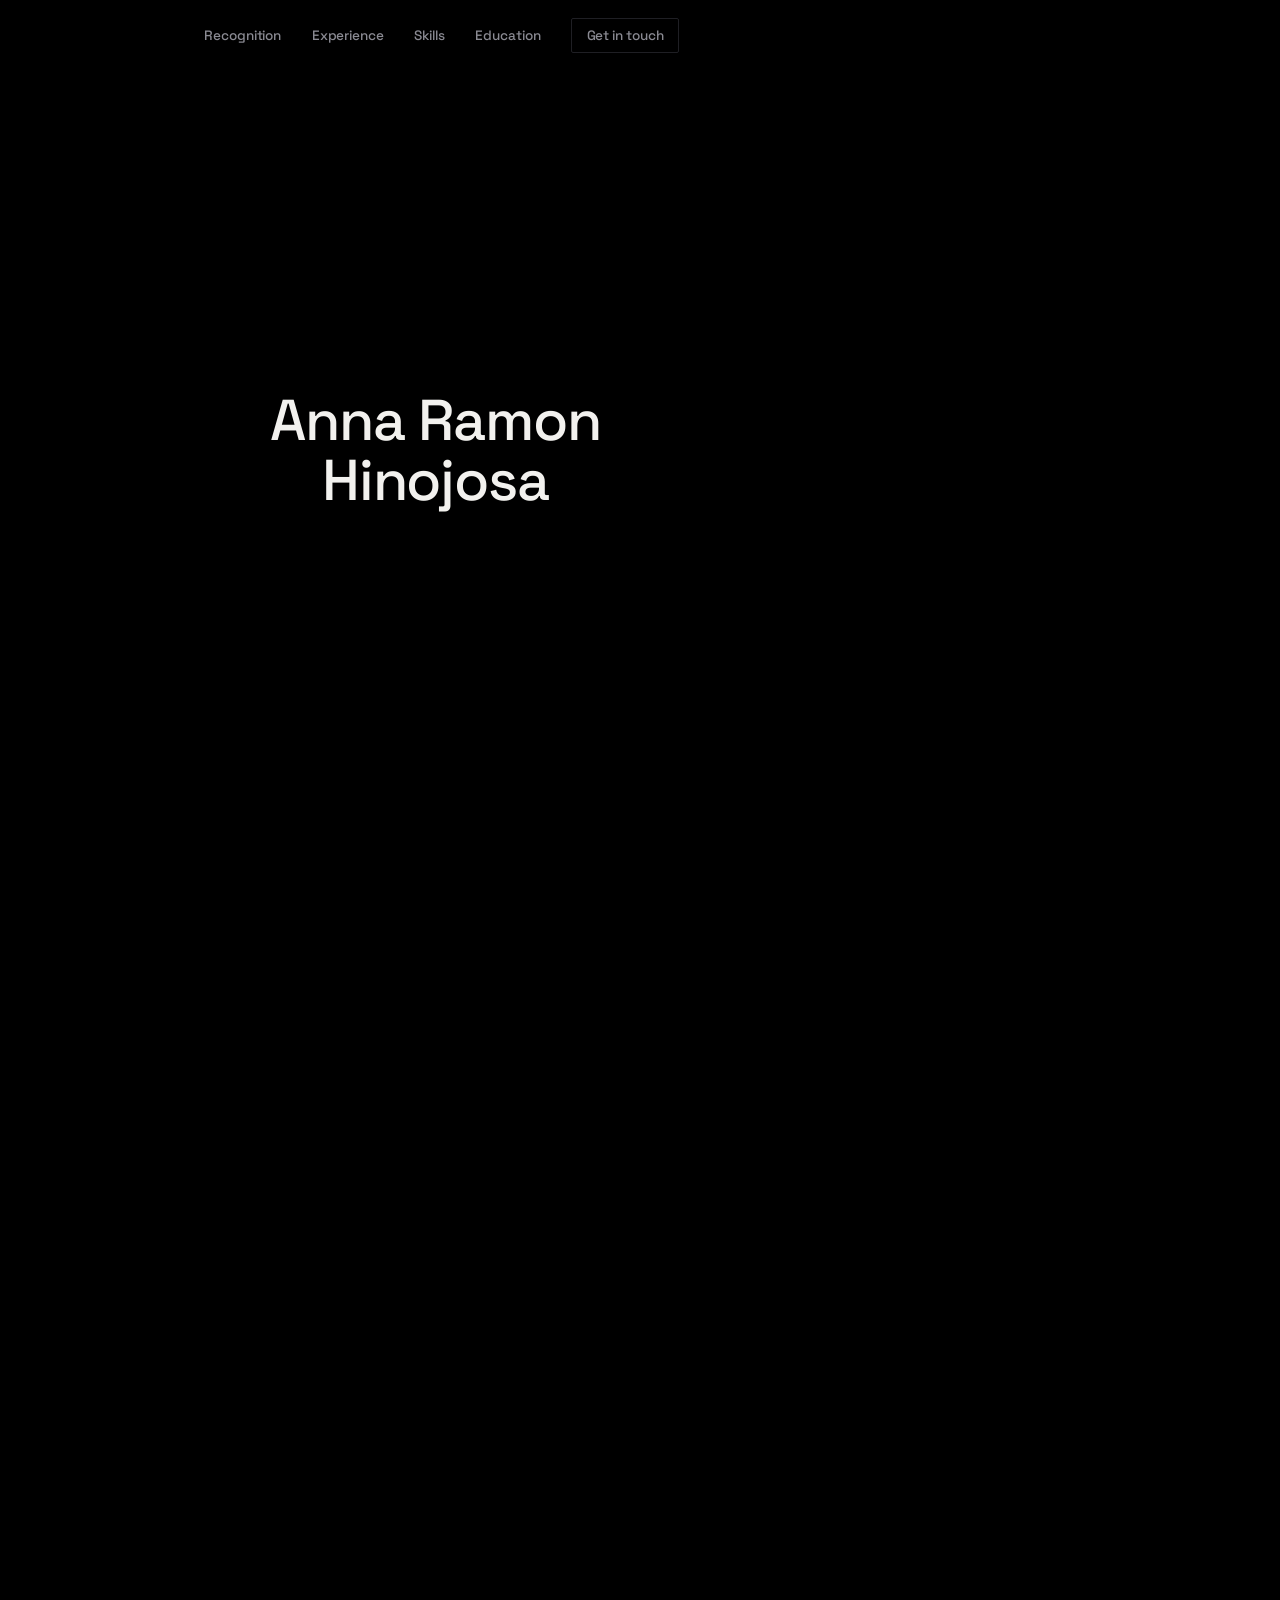
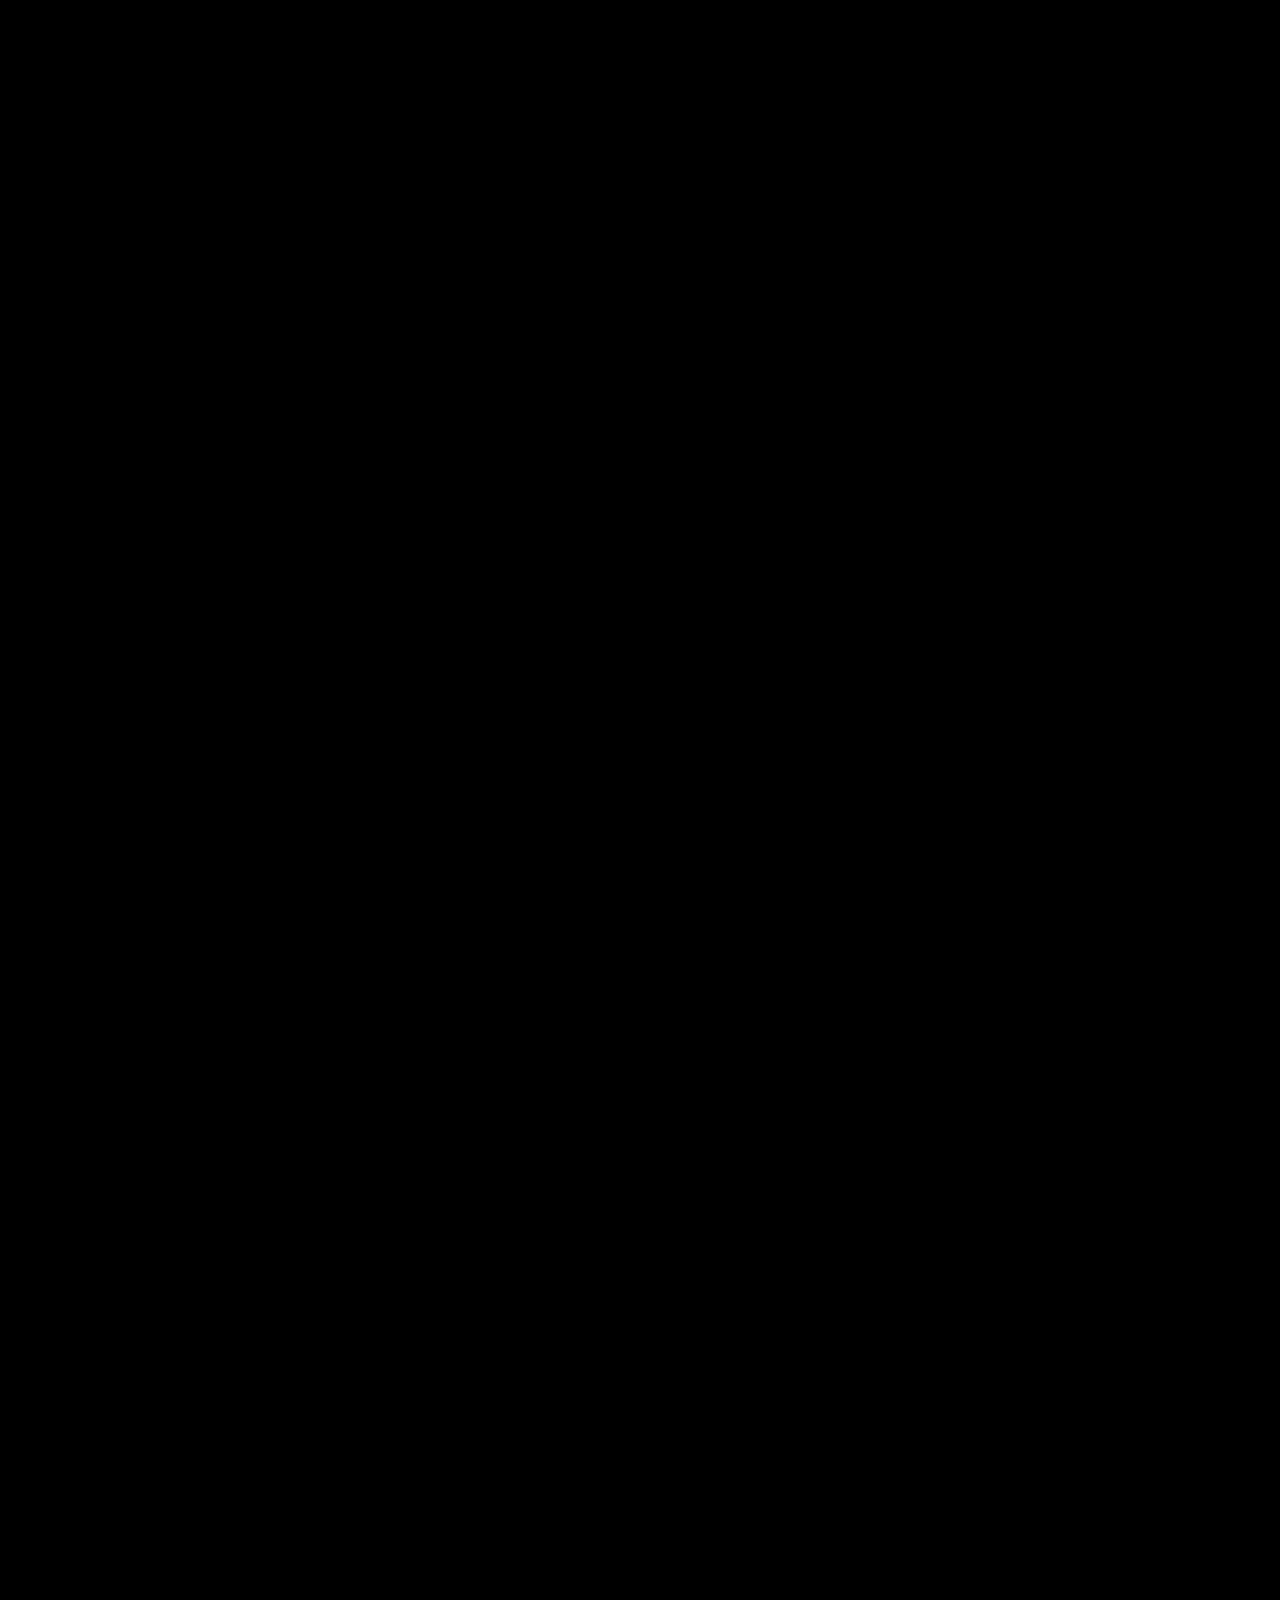
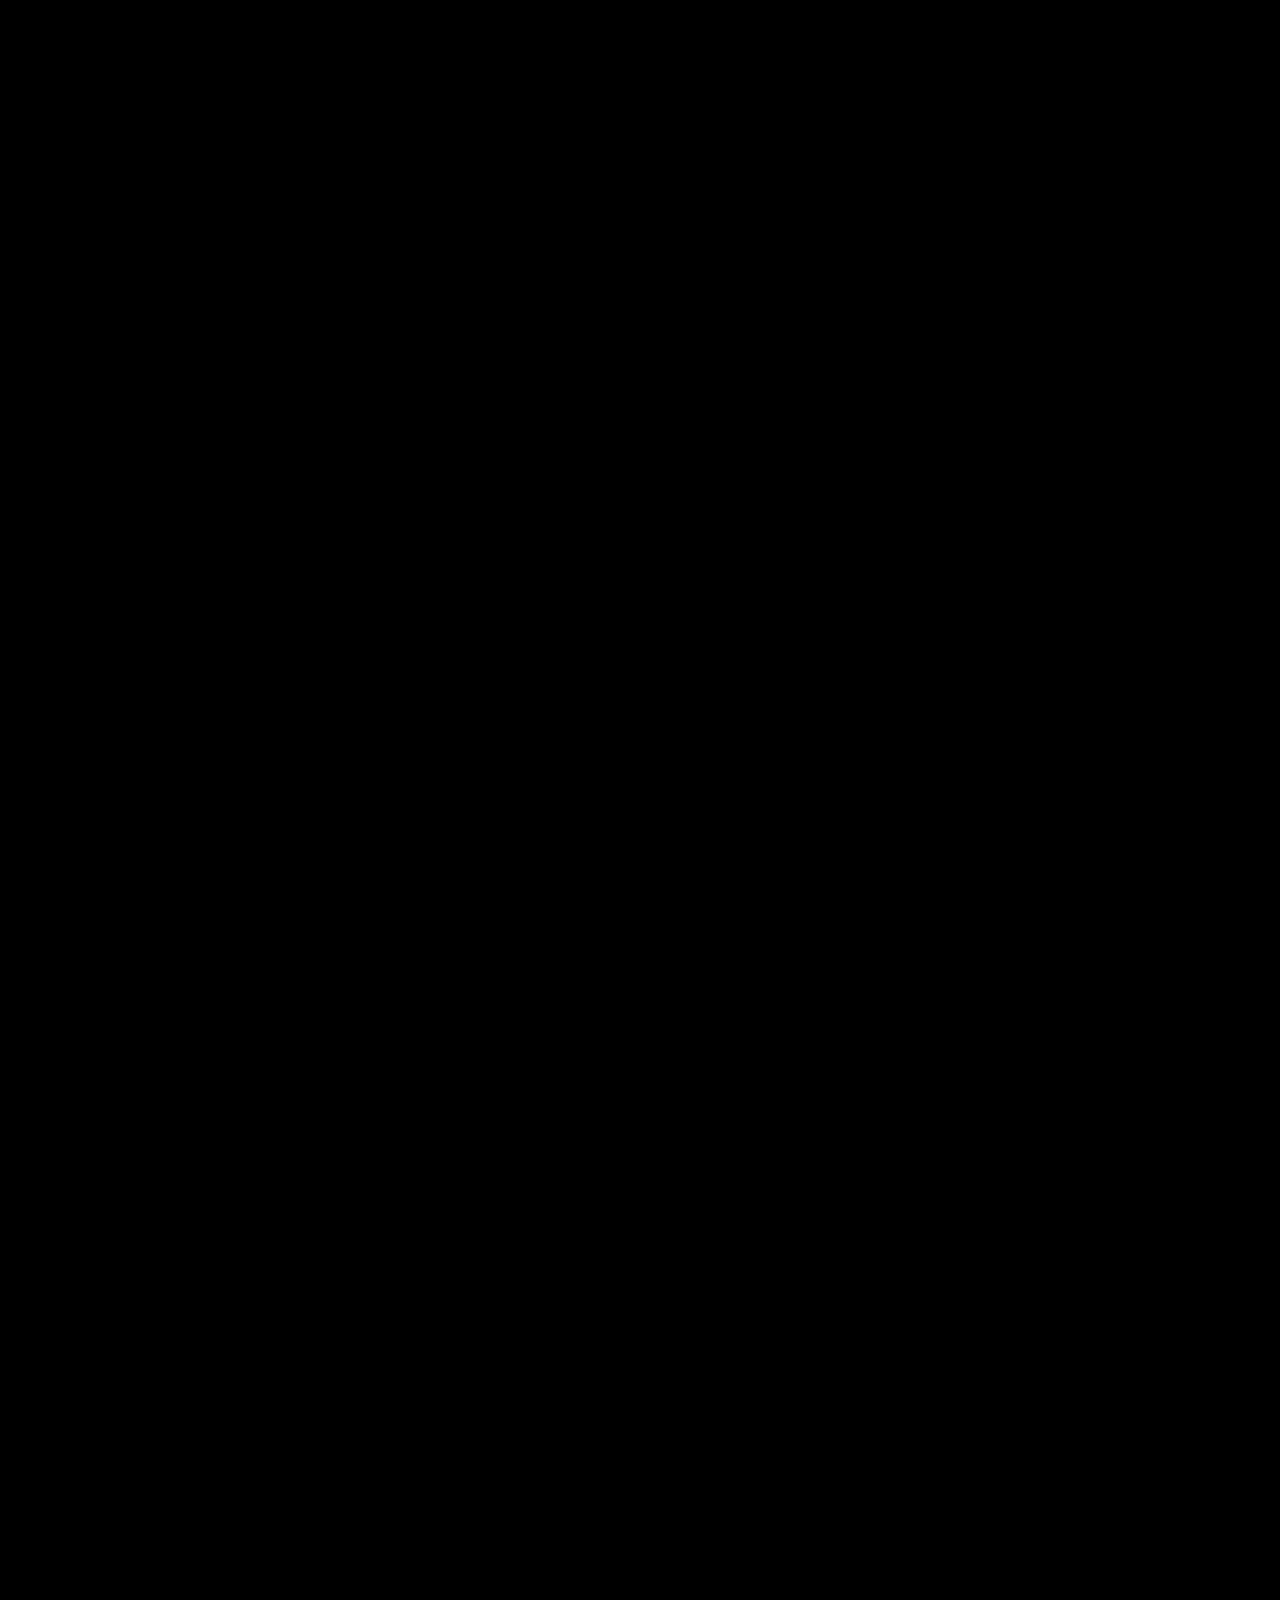
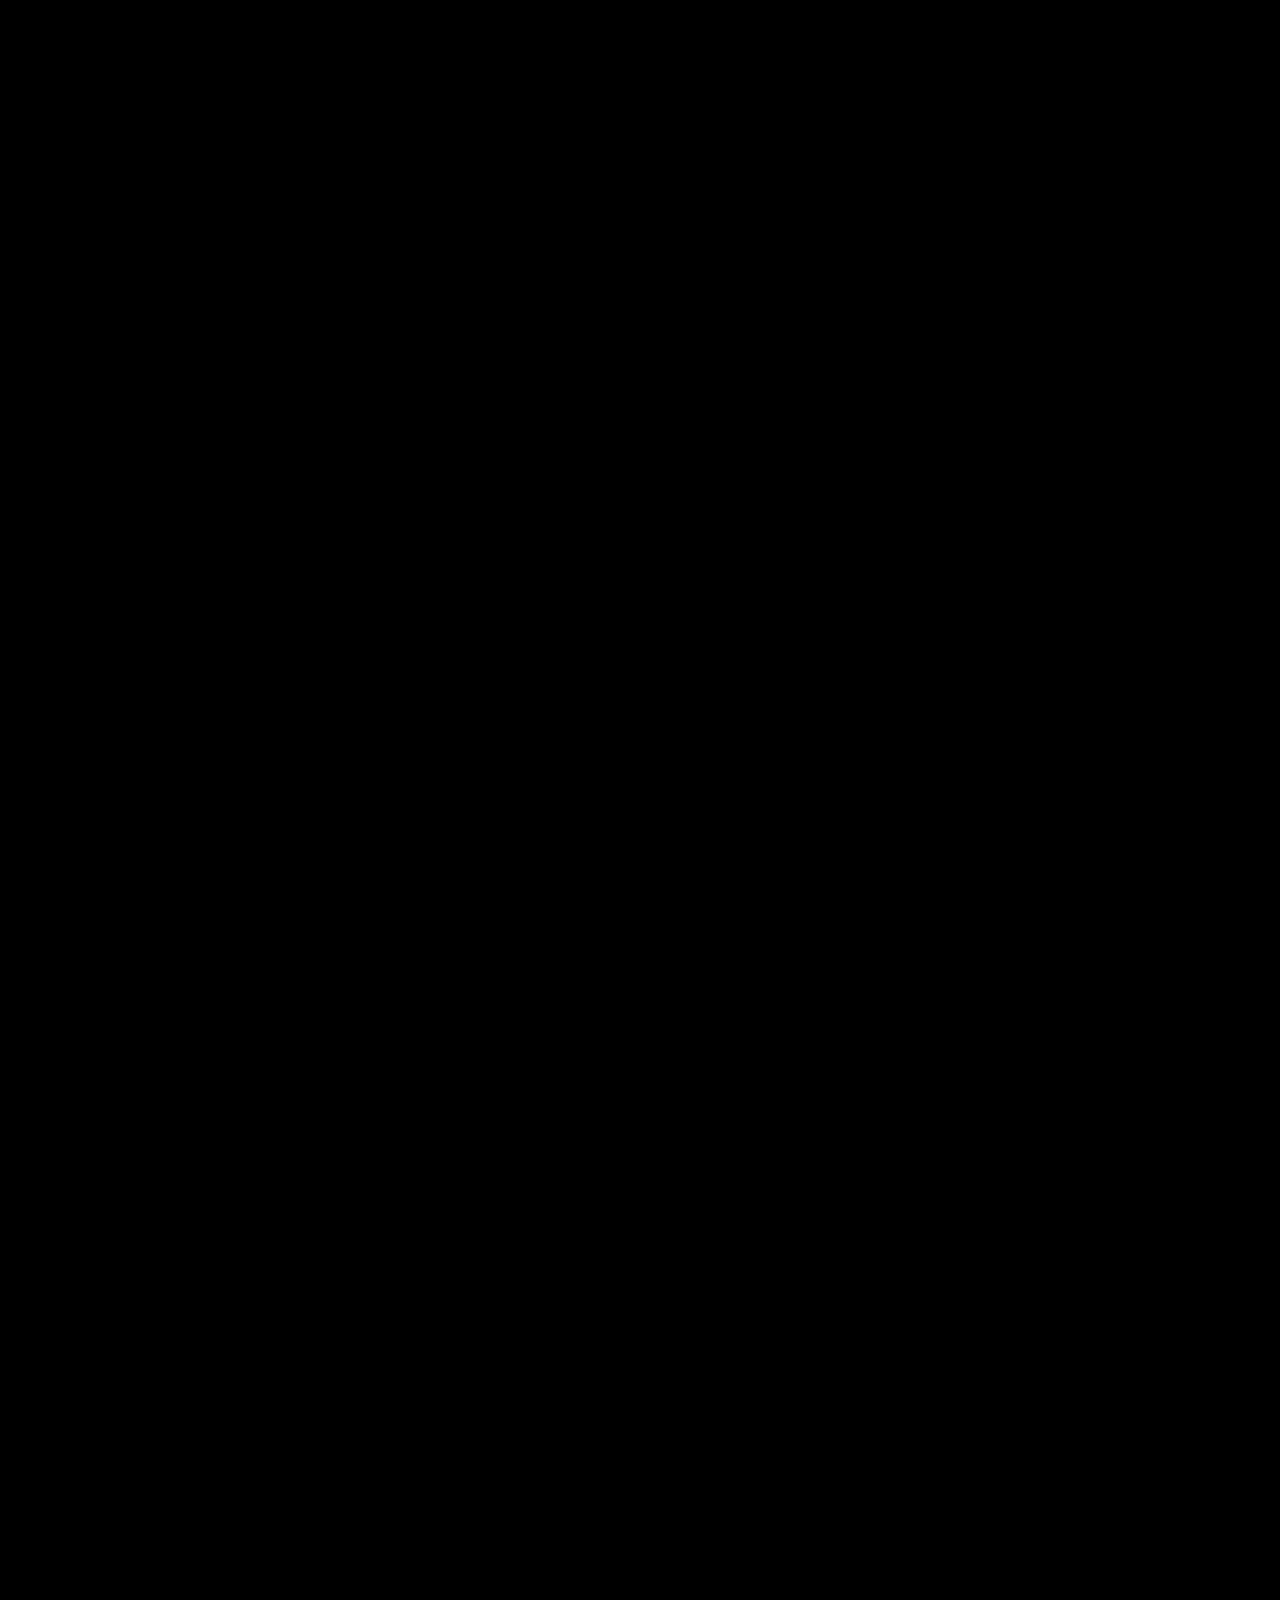
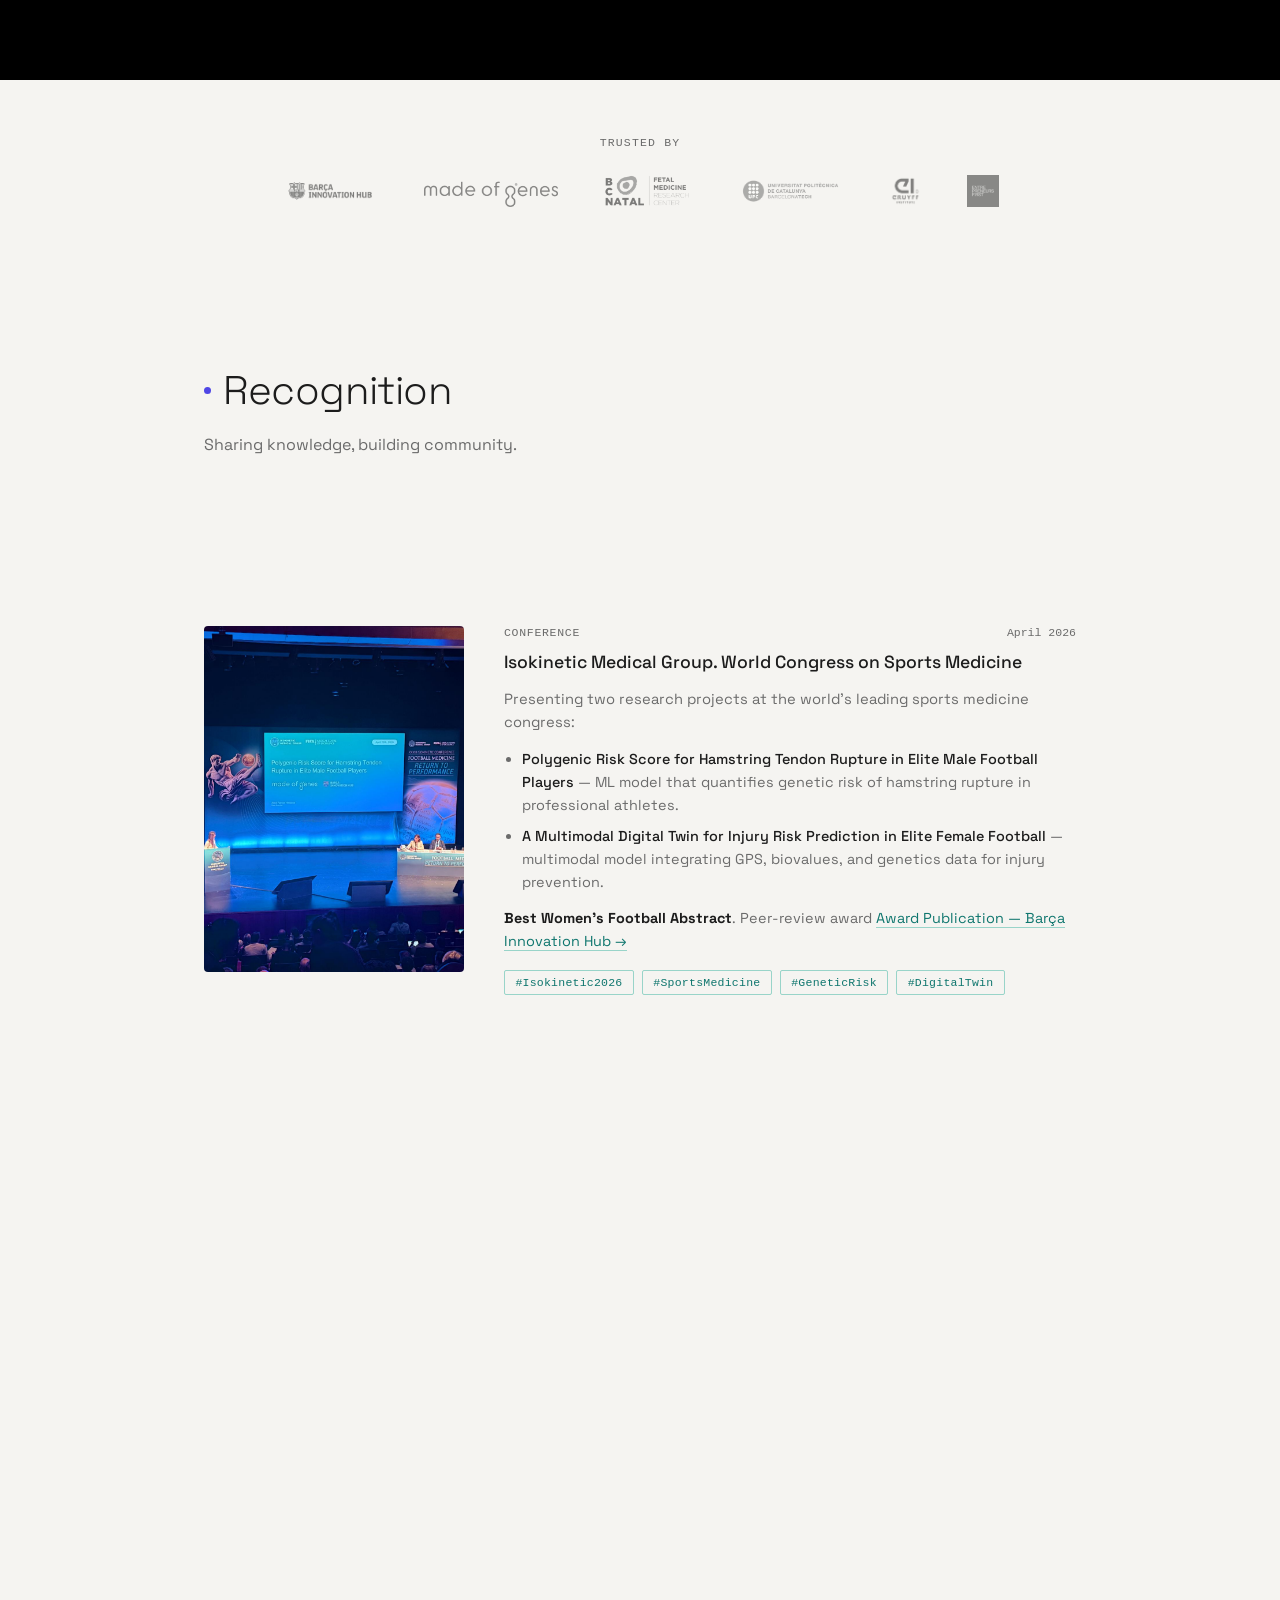
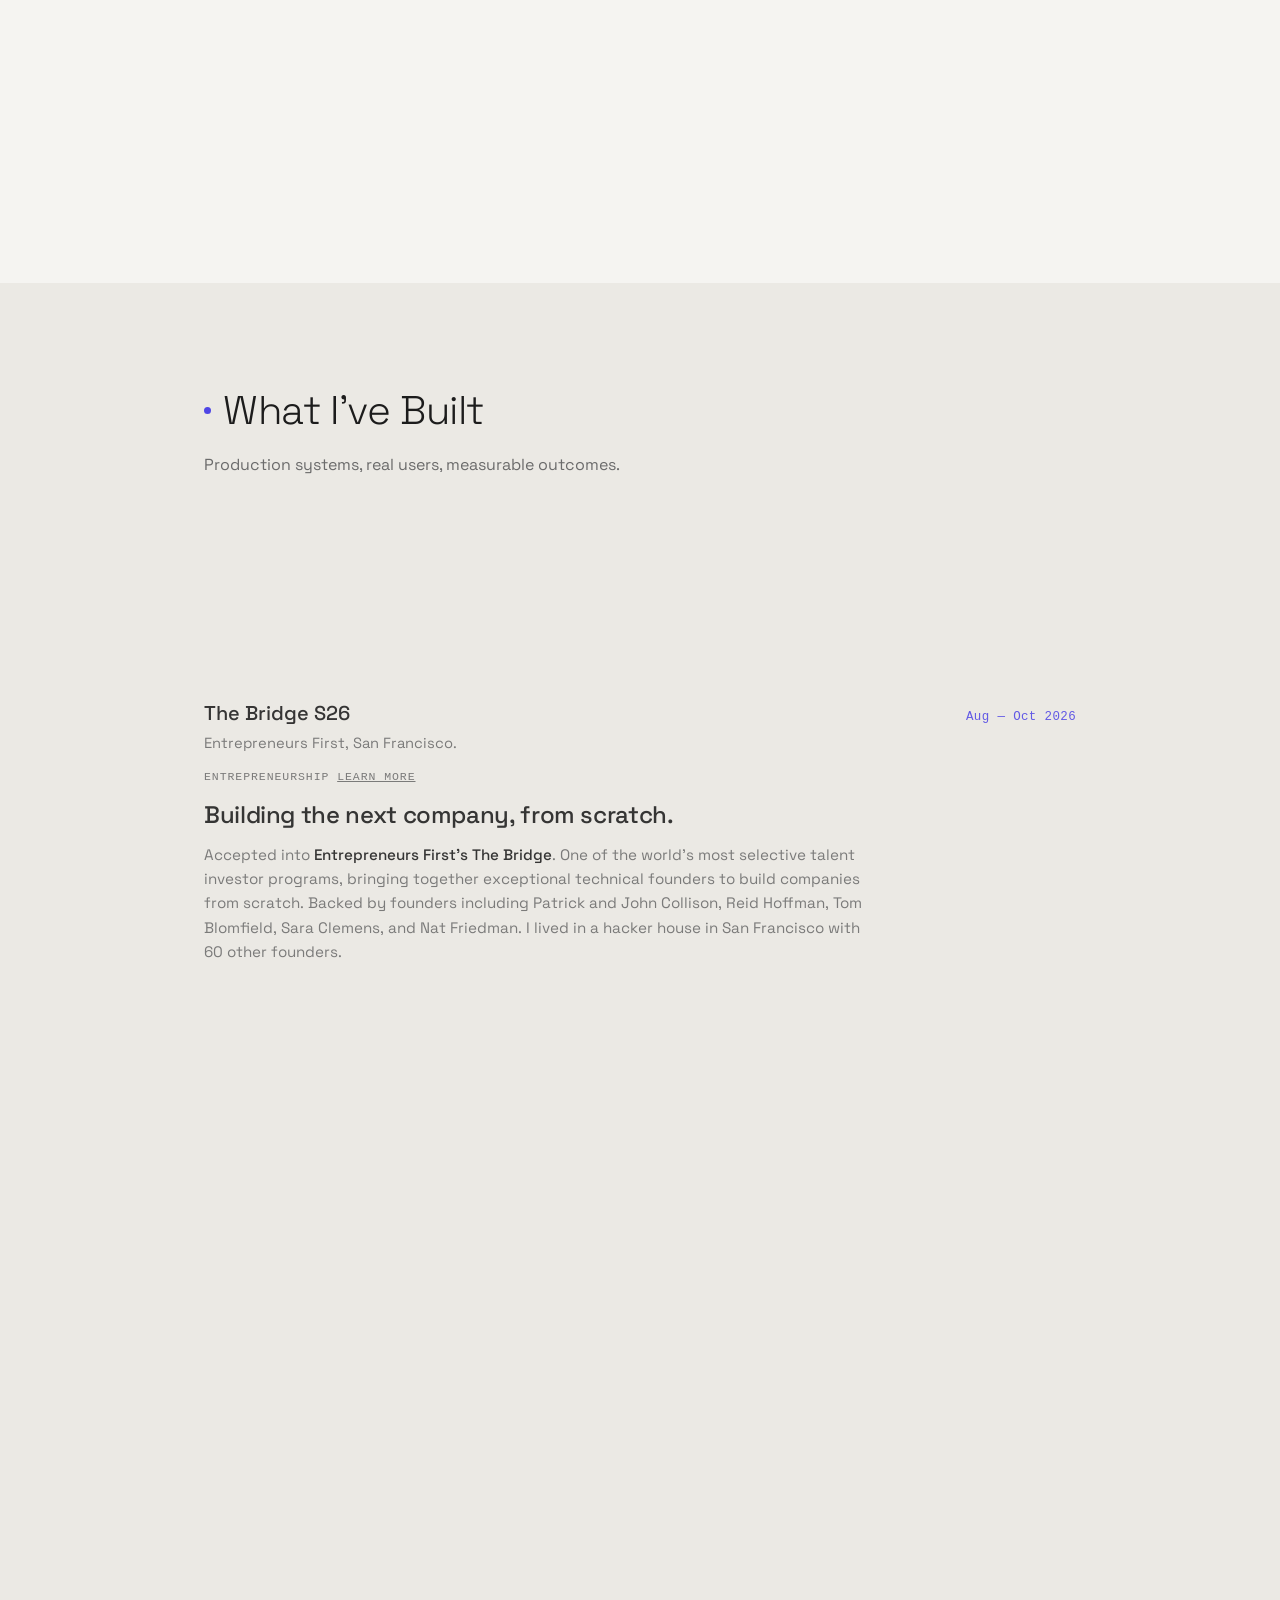
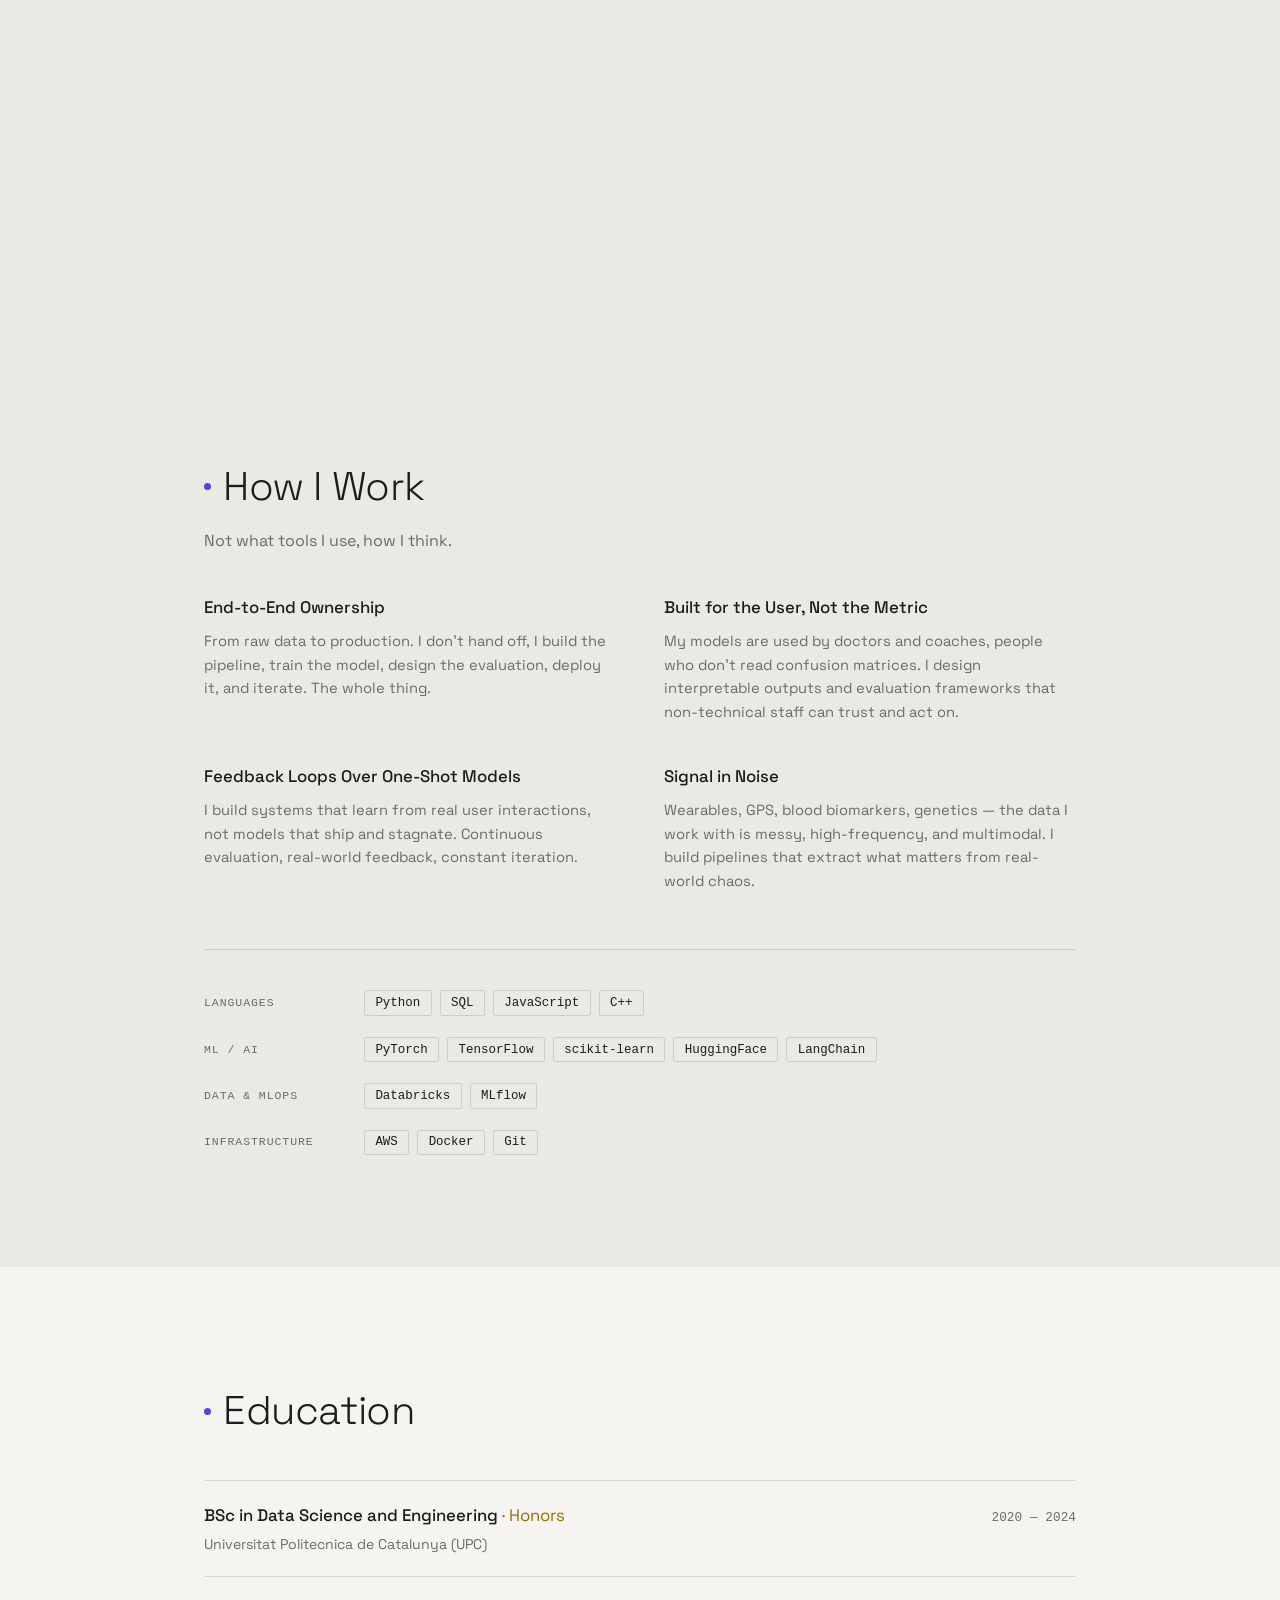
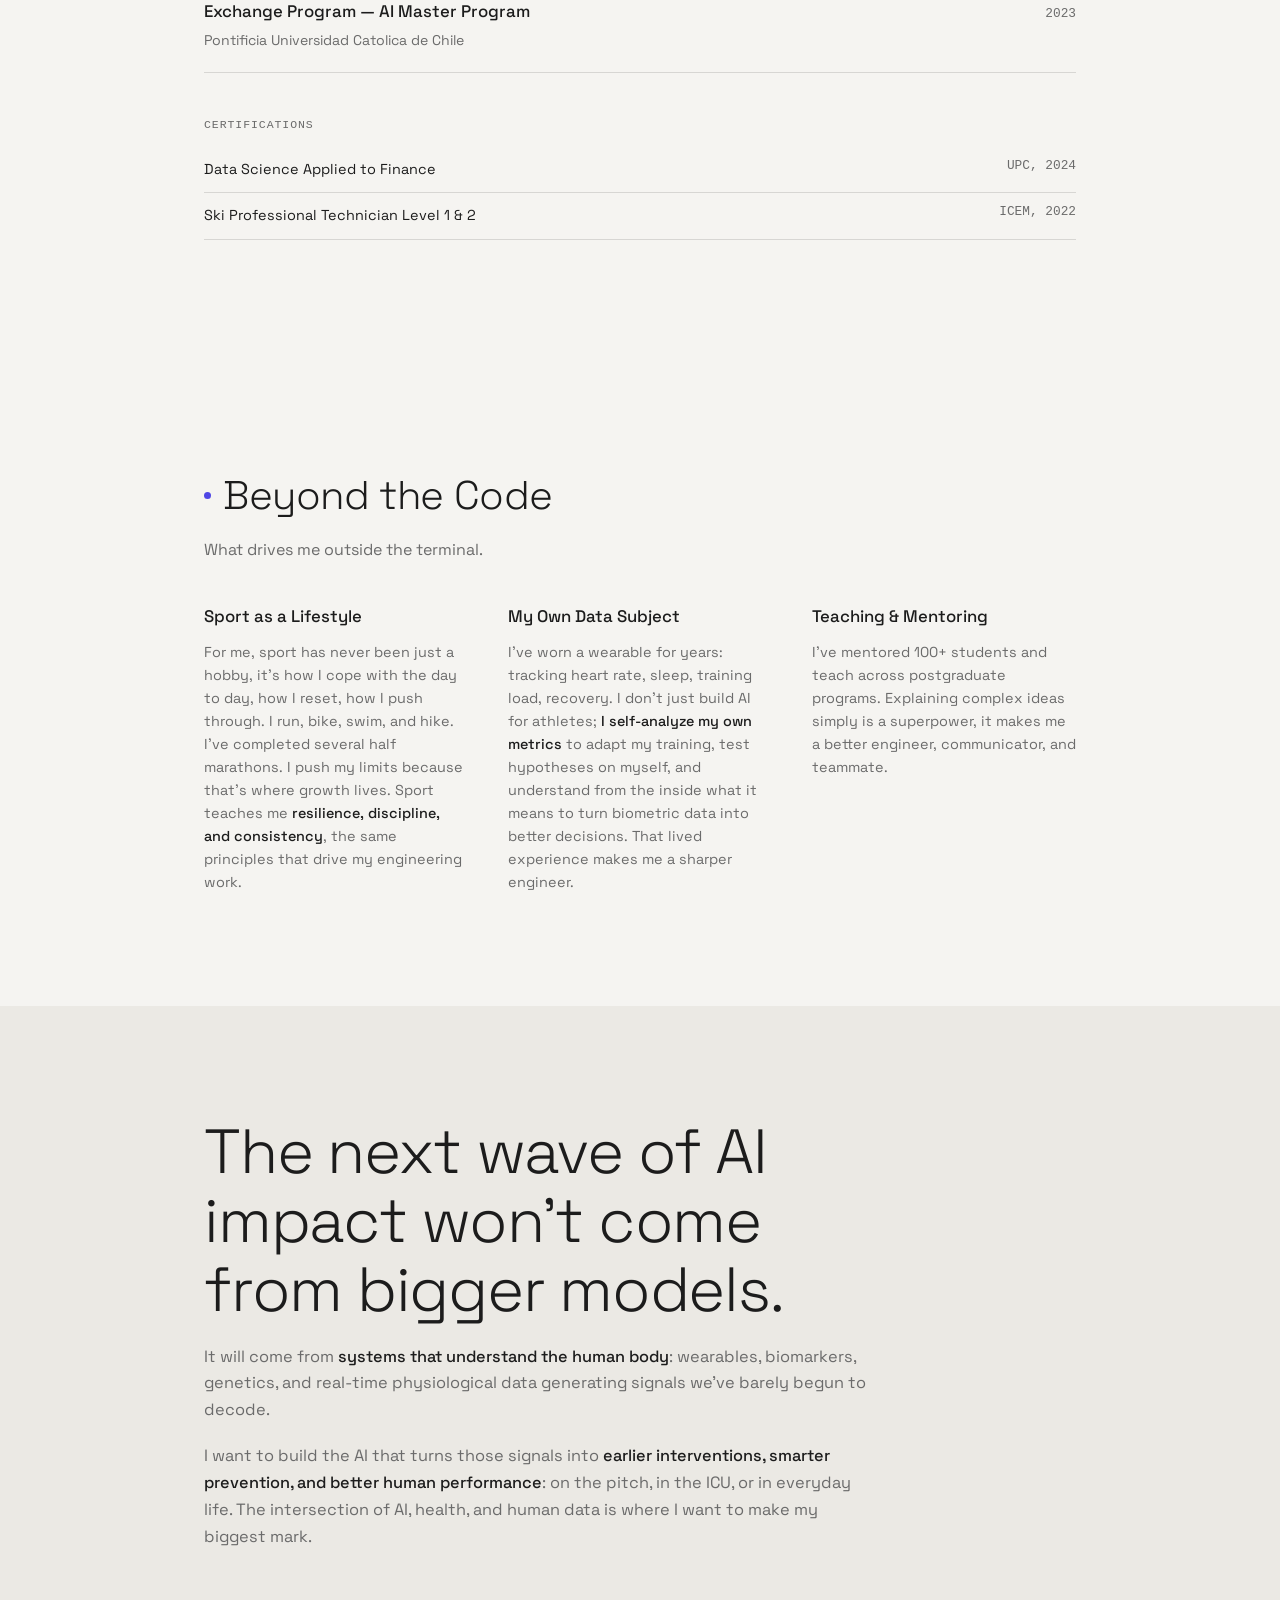
==== commit 39abf233: "personal stock out" ====
--- a/index.html
+++ b/index.html
@@ -244,7 +244,7 @@
           <p class="timeline-body">Collaborating with <strong>FC Barcelona</strong> and top European clubs fusing wearable, GPS, biomarker, and genetics data.</p>
           <ul class="timeline-bullets">
             <li>Defined what the product could and couldn't say, translating model confidence and data limitations into <strong>output decisions that medical staff could trust</strong> and act on.</li>
-            <li>Lead the team developing a "Multi-modal Digital Twin for Injury-Risk Prediction".</li>
+            <li>Led the team developing a "Multi-modal Digital Twin for Injury-Risk Prediction".</li>
             <li>Owned the full journey: from raw, noisy multi-omic data, deciding what was <strong>viable to build from it</strong>, to ML systems now used daily by medical staff across 4+ elite clubs.</li>
             <li>Designed feature pipelines for multi-source time-series data, deciding <strong>what signal was worth extracting</strong> and what wasn't.</li>
             <li>Owned the full model lifecycle on <strong>Databricks</strong>: from experimentation to production serving.</li>
@@ -330,25 +330,6 @@
           </ul>
           <div class="timeline-tags">
             <span class="tag tag-gold">Education</span><span class="tag tag-gold">ML Mentoring</span><span class="tag tag-gold">Reproducible ML</span>
-          </div>
-        </div>
-
-        <div class="timeline-item">
-          <div class="timeline-header">
-            <div>
-              <h3 class="timeline-role">Full-Stack Developer</h3>
-              <p class="timeline-company">Personal Project, Family Business</p>
-            </div>
-            <span class="timeline-date">2024</span>
-          </div>
-          <p class="timeline-focus">Stock Management System</p>
-          <p class="statement-sm">Replacing a spreadsheet with a real system.</p>
-          <ul class="timeline-bullets">
-            <li>Designed, built, and shipped a complete <strong>stock management system</strong> for a family marble materials company, from authentication and database to analytics dashboard.</li>
-            <li>Used daily in real business operations, replacing manual inventory tracking entirely. Solo build, end to end.</li>
-          </ul>
-          <div class="timeline-tags">
-            <span class="tag tag-indigo">Python</span><span class="tag tag-indigo">Firebase</span><span class="tag tag-indigo">Supabase</span><span class="tag tag-indigo">JavaScript</span><span class="tag tag-indigo">Full-Stack</span>
           </div>
         </div>
 
--- a/styles.css
+++ b/styles.css
@@ -410,6 +410,7 @@
 .experience-zone {
   position: relative;
   height: 540vh; /* 6 transitions between 7 roles × 90vh of scroll each */
+  background: var(--bg-raised); /* same shift as .how-i-work, so the handoff from Recognition reads as a new section */
 }
 
 .experience-sticky {
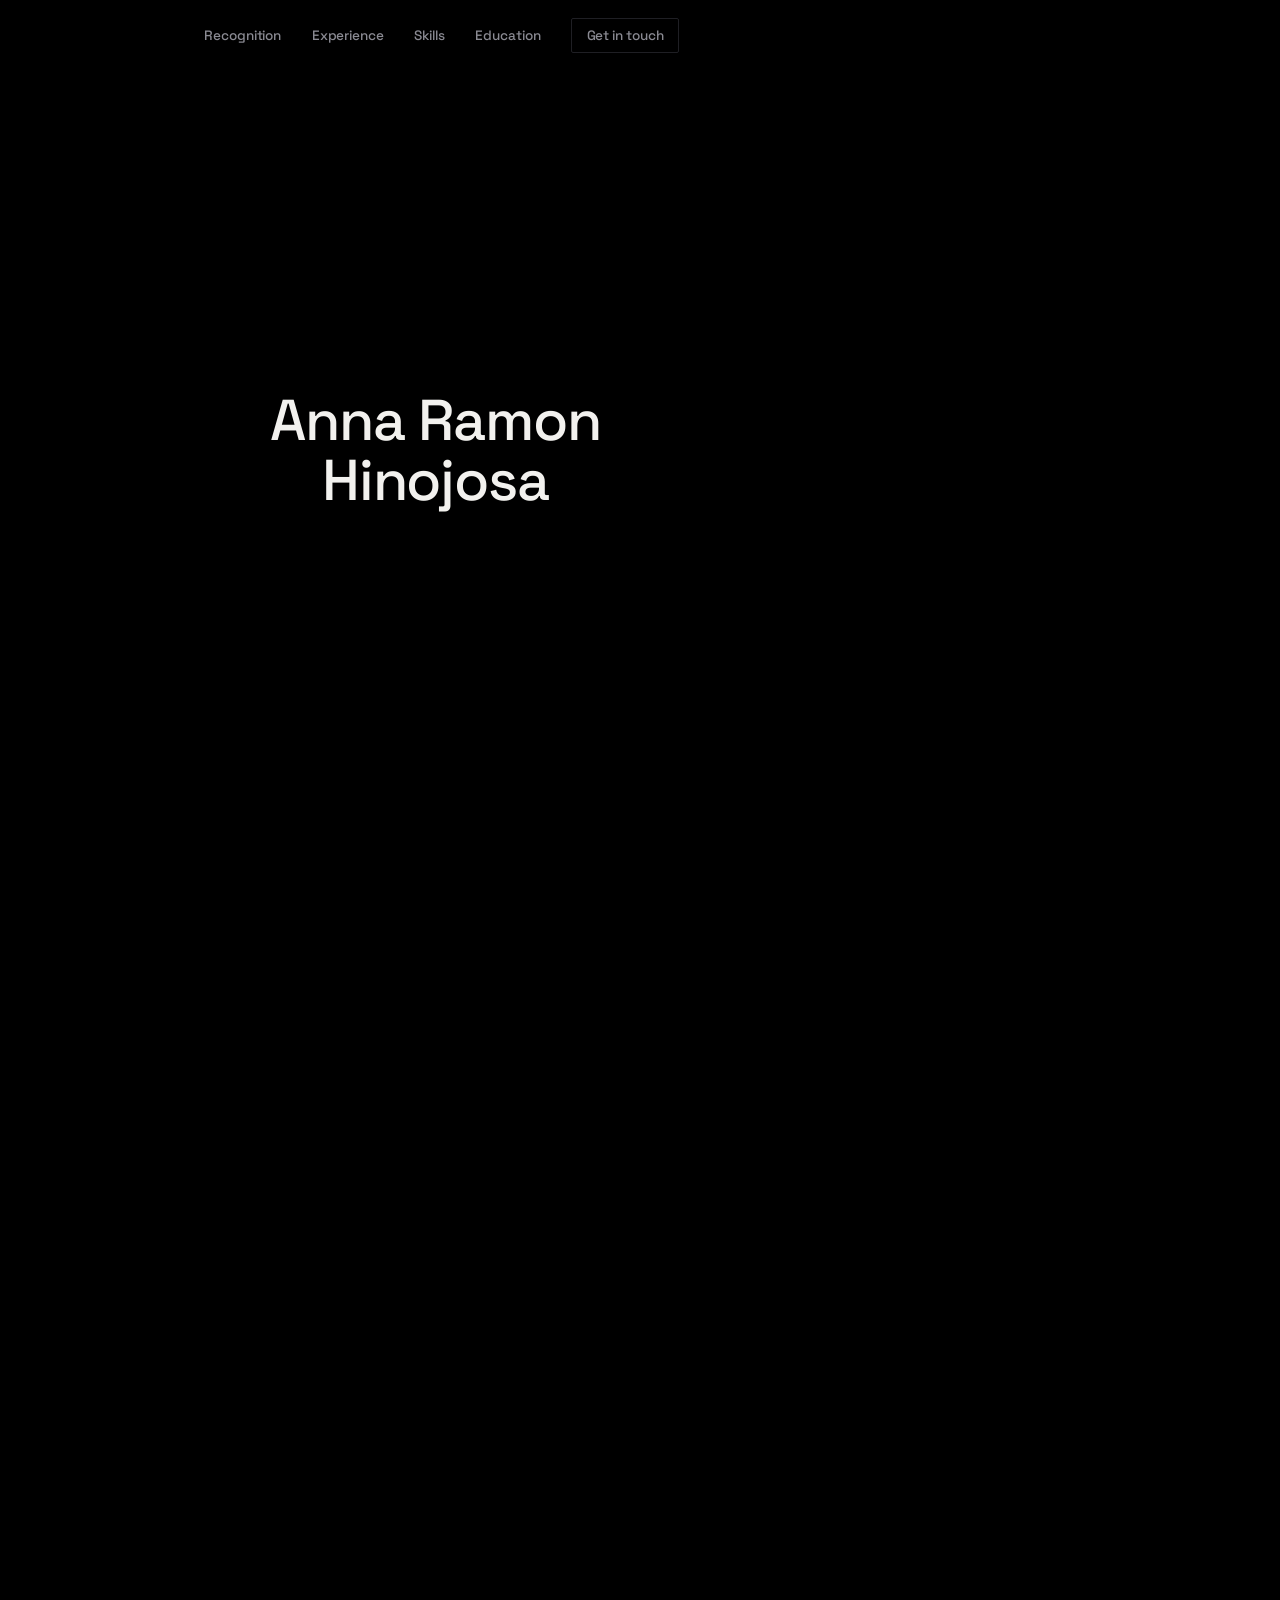
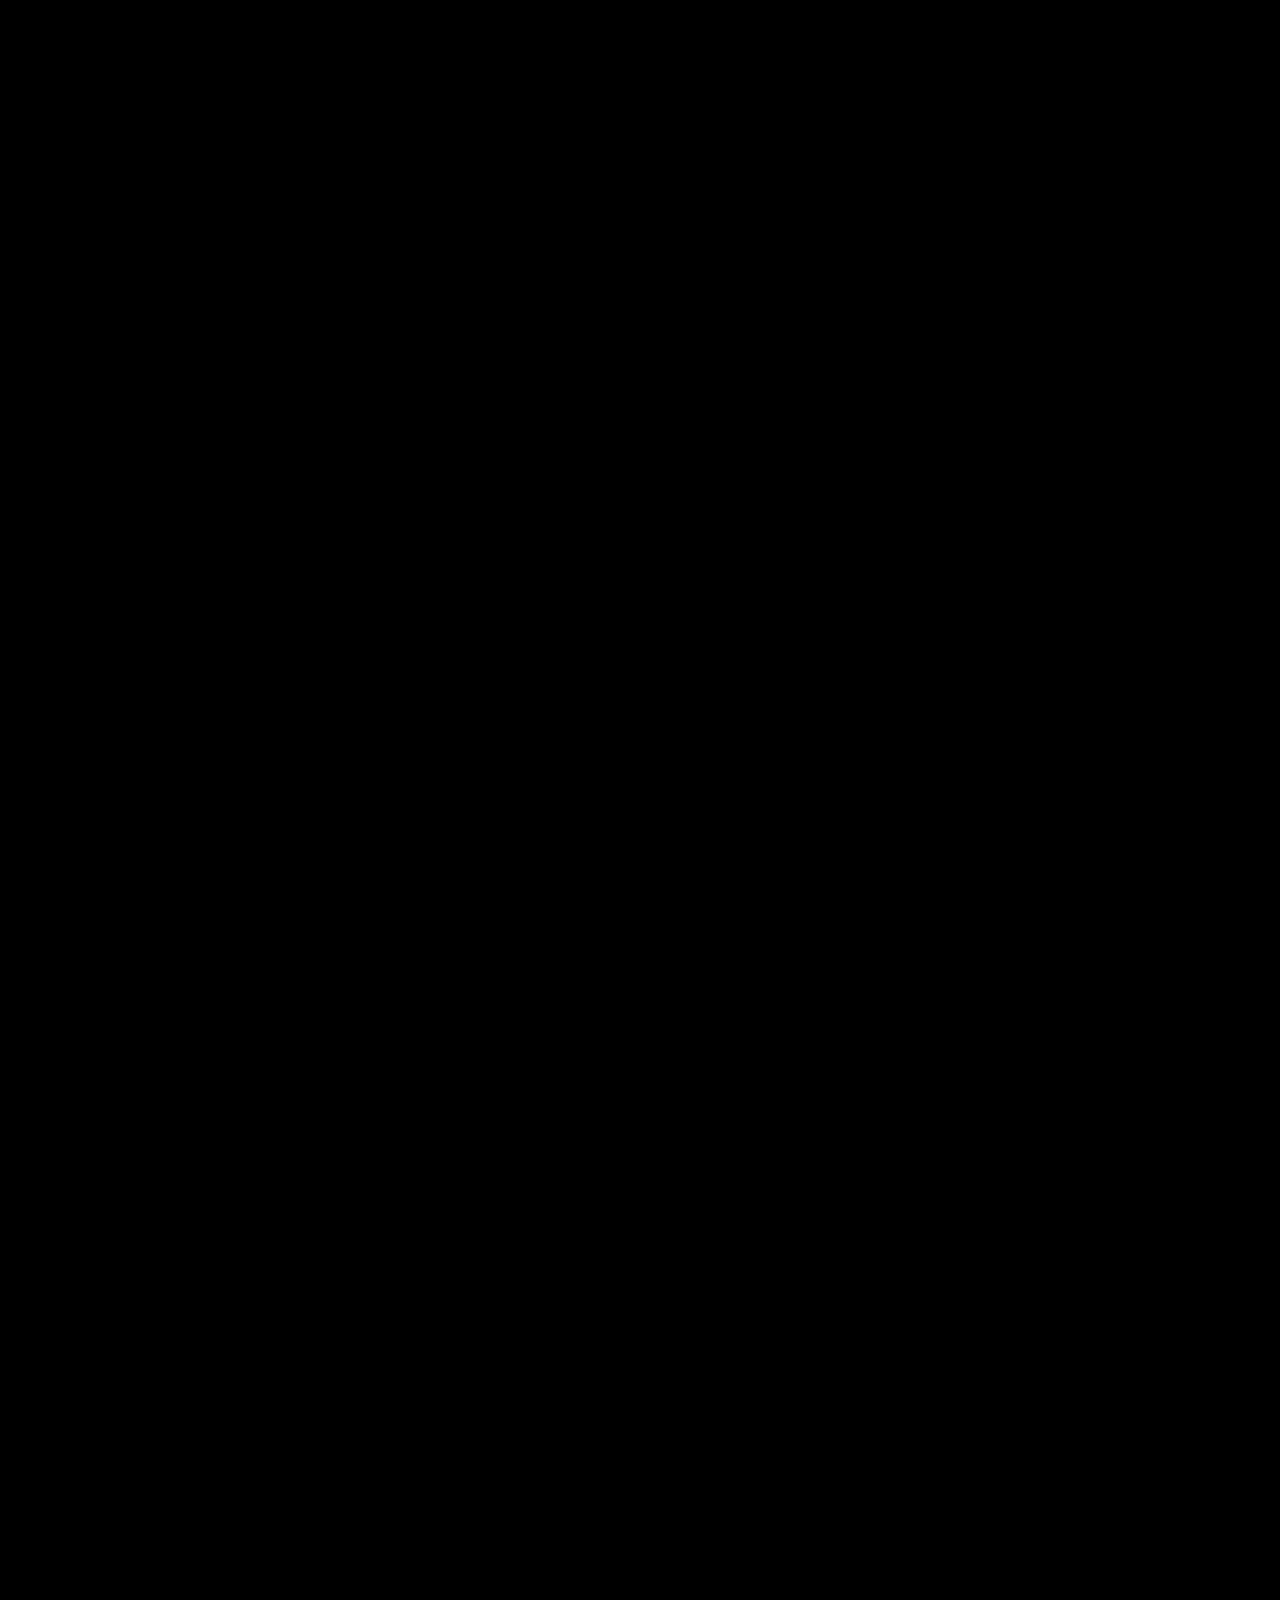
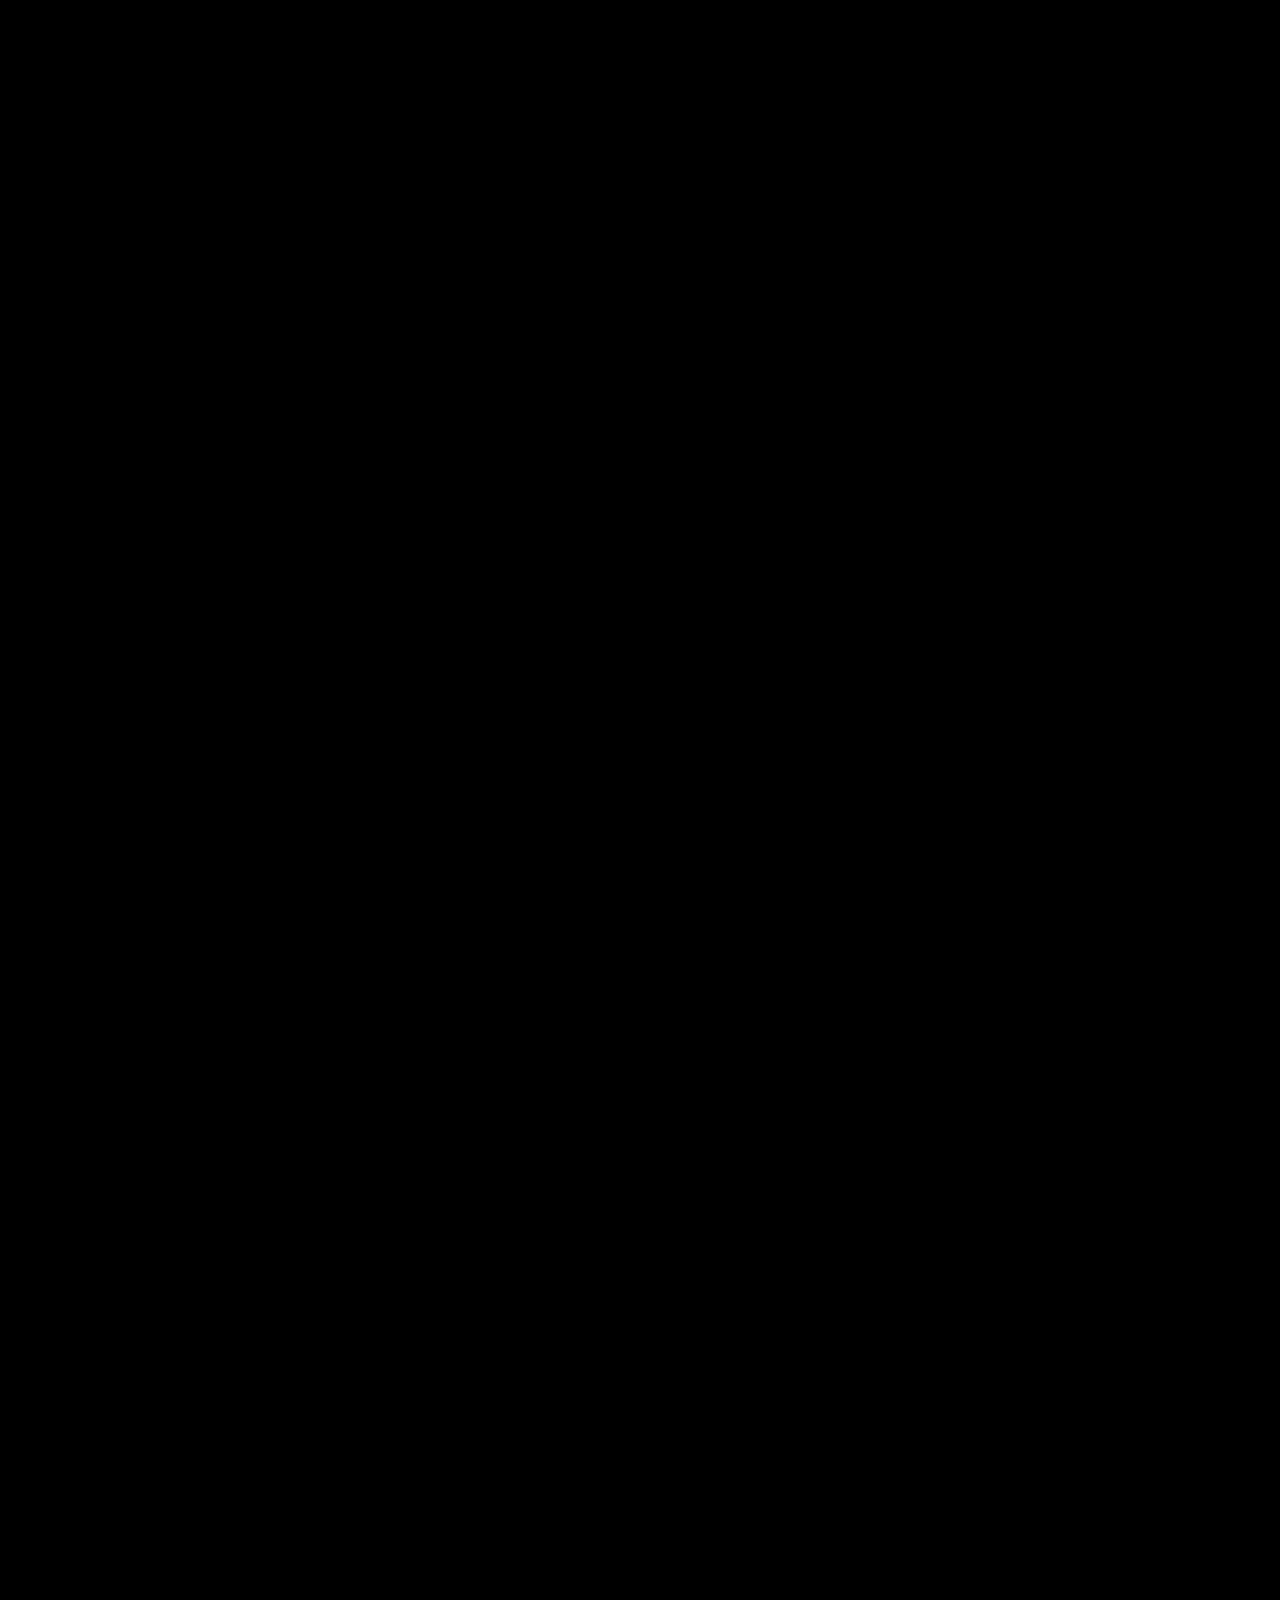
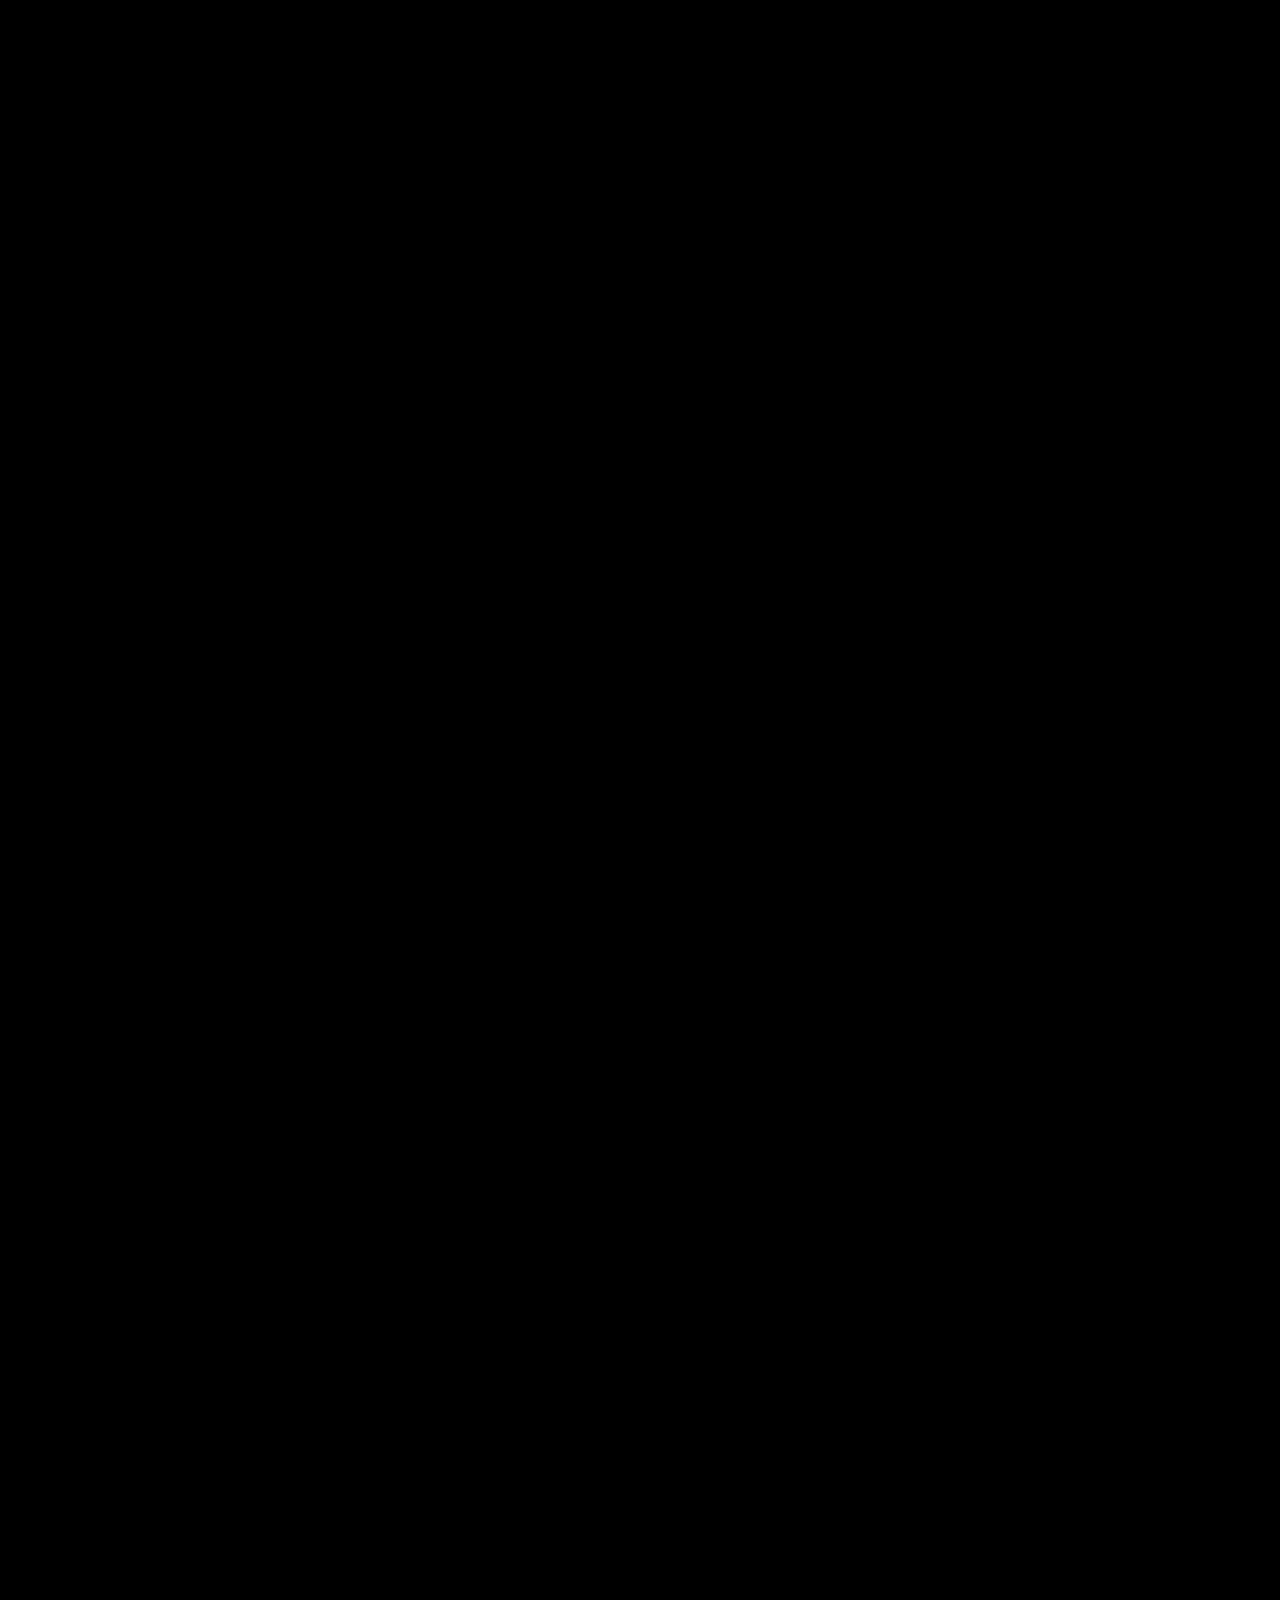
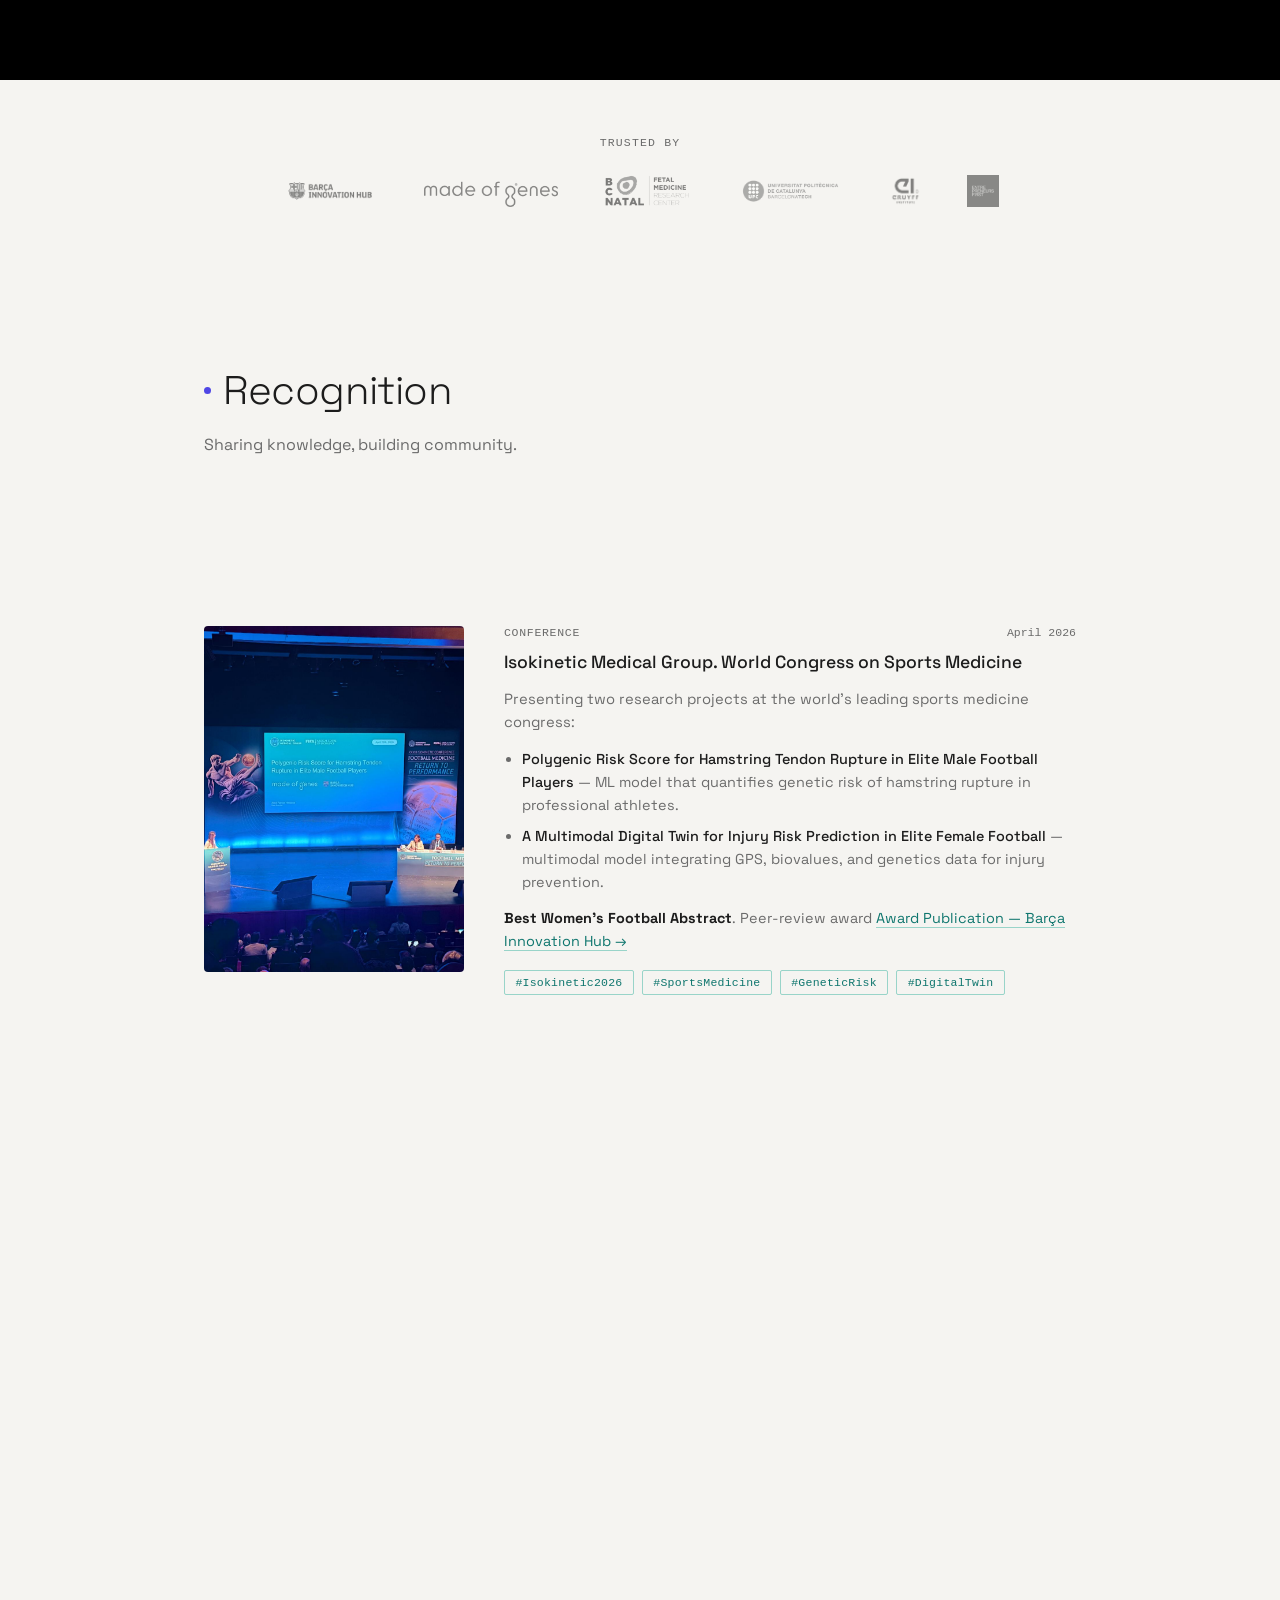
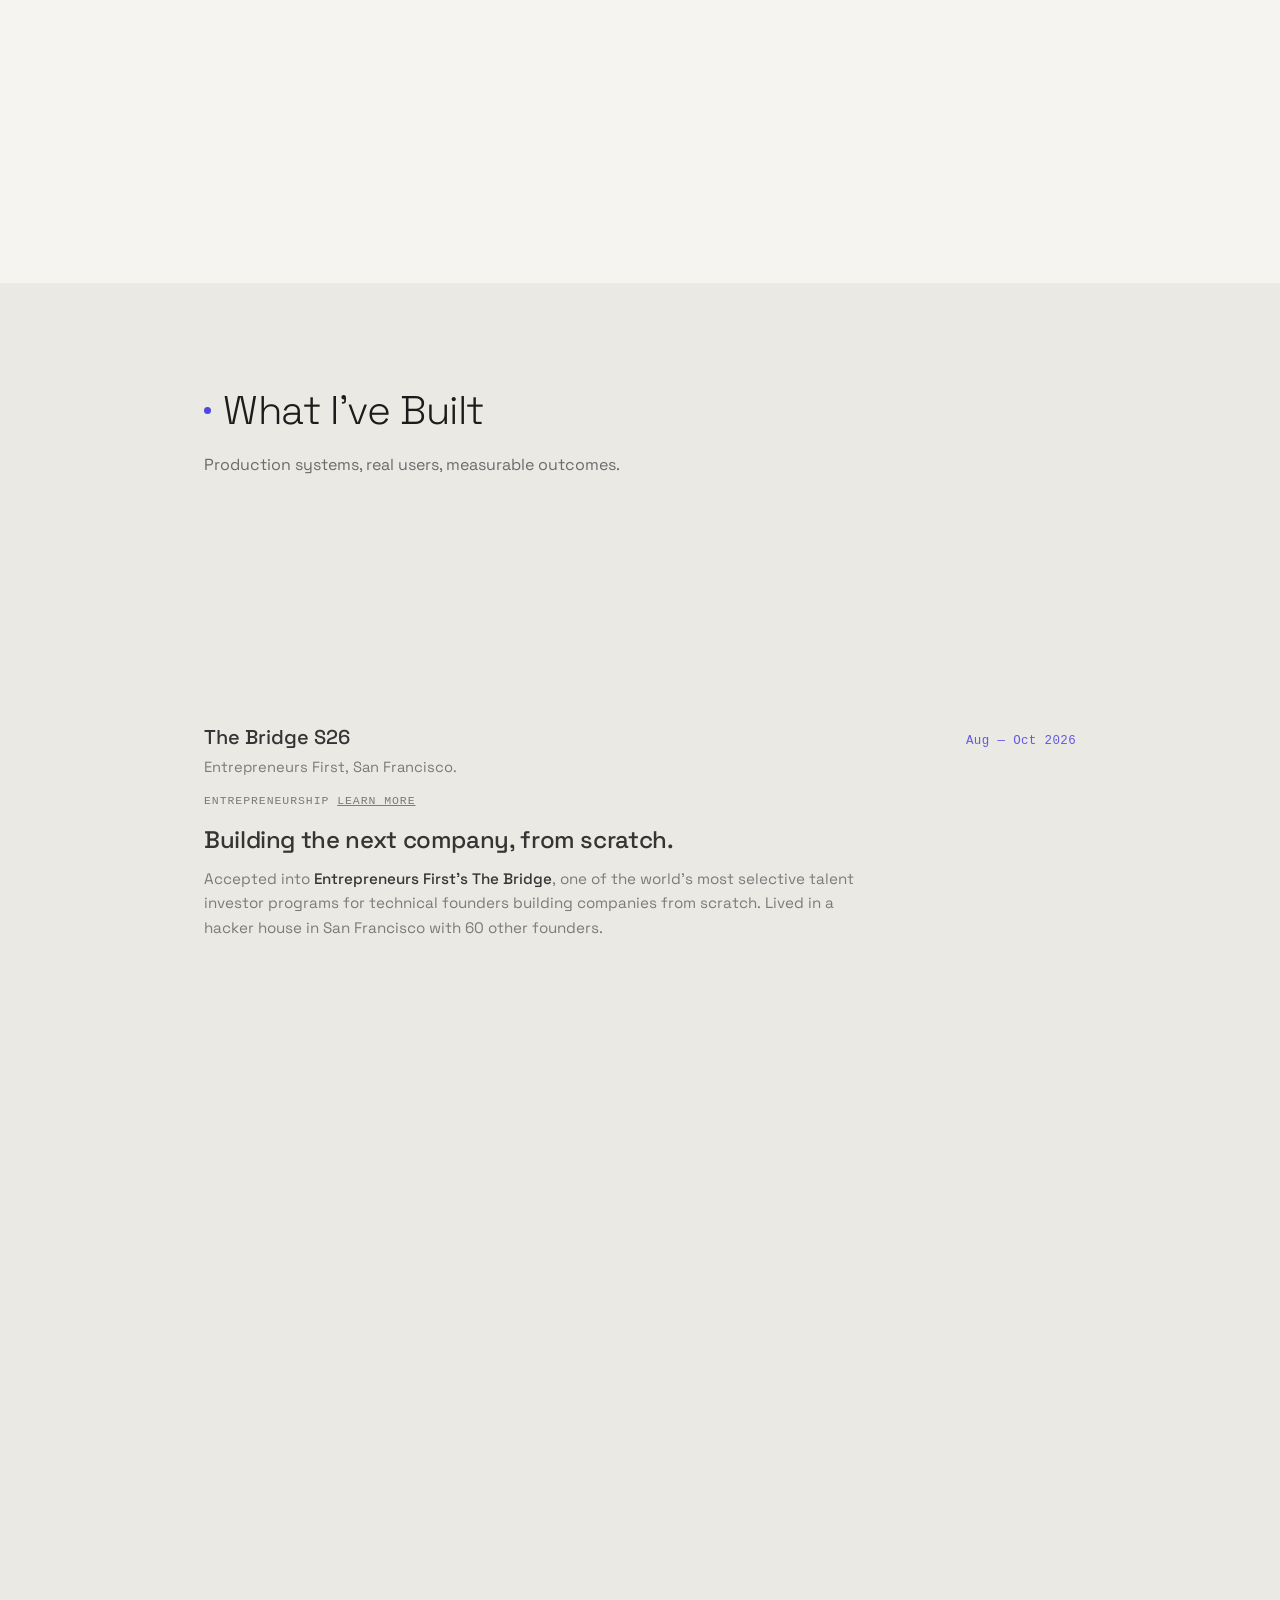
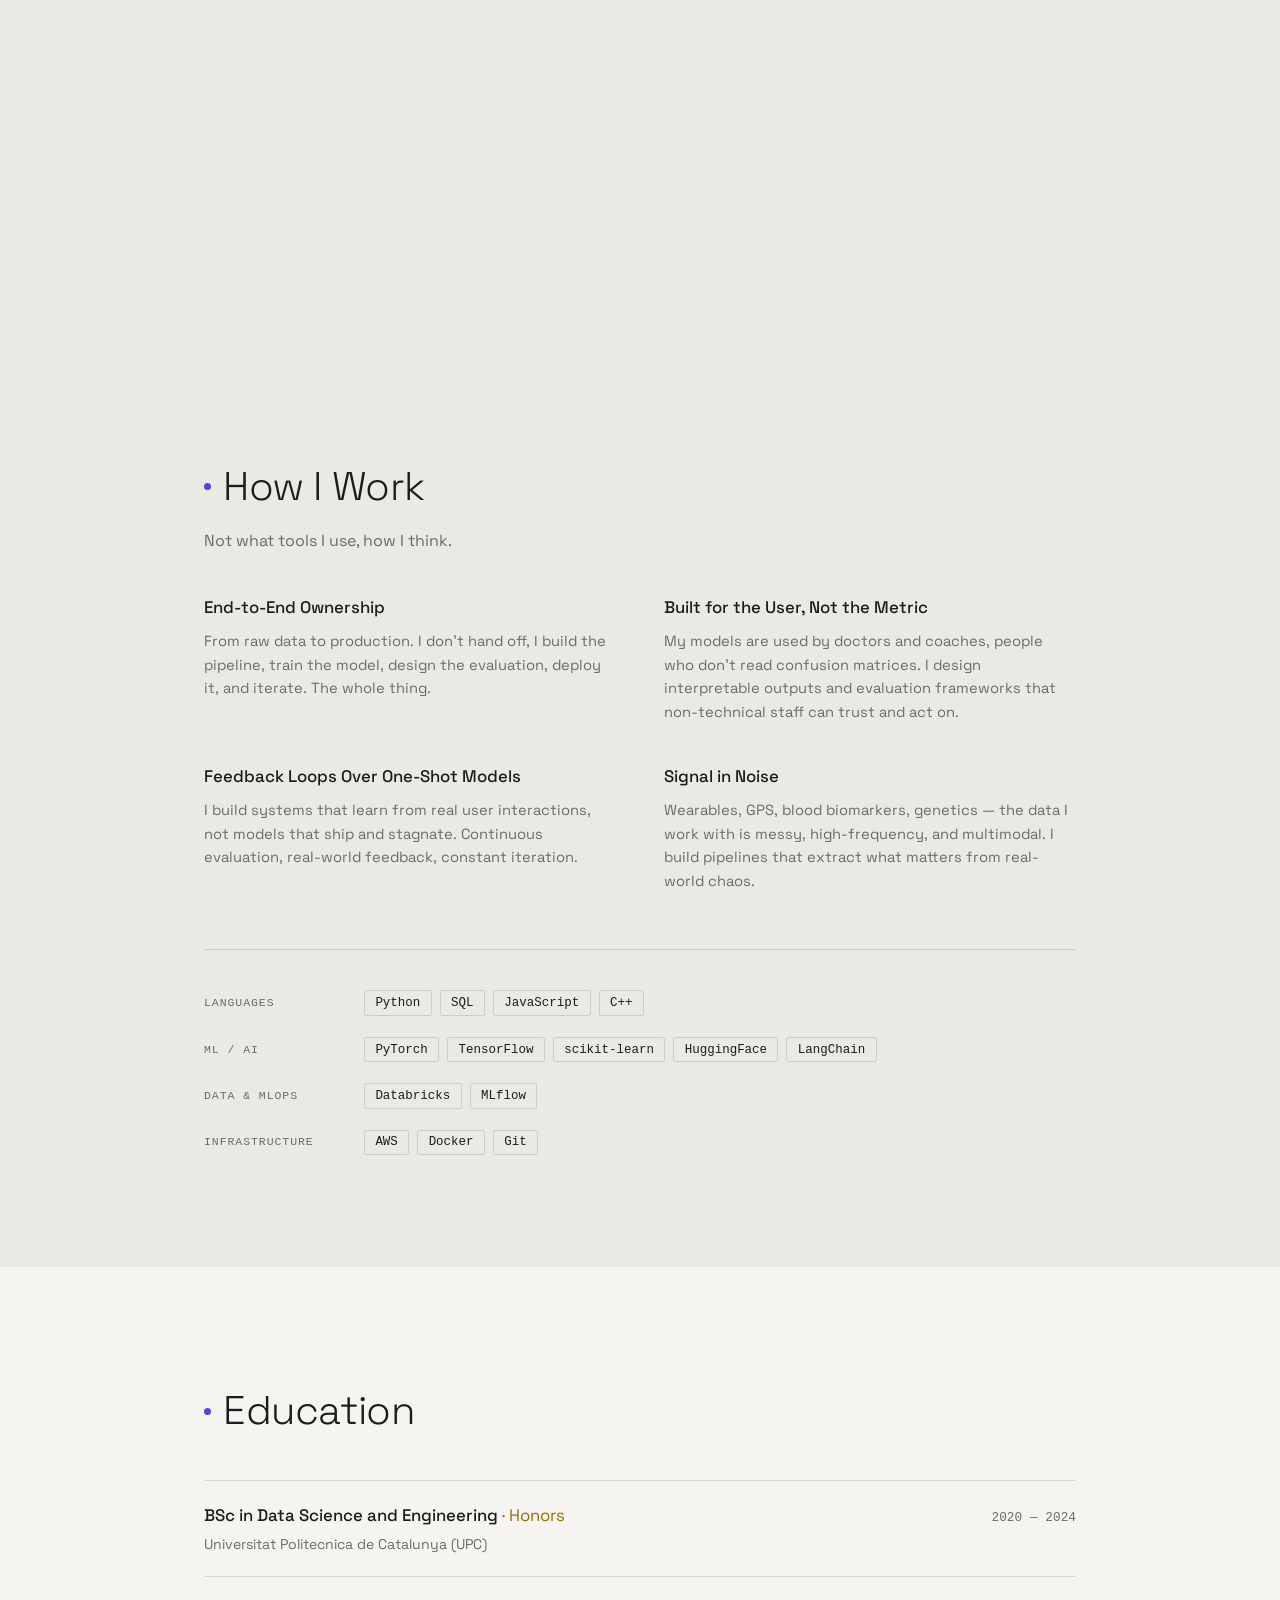
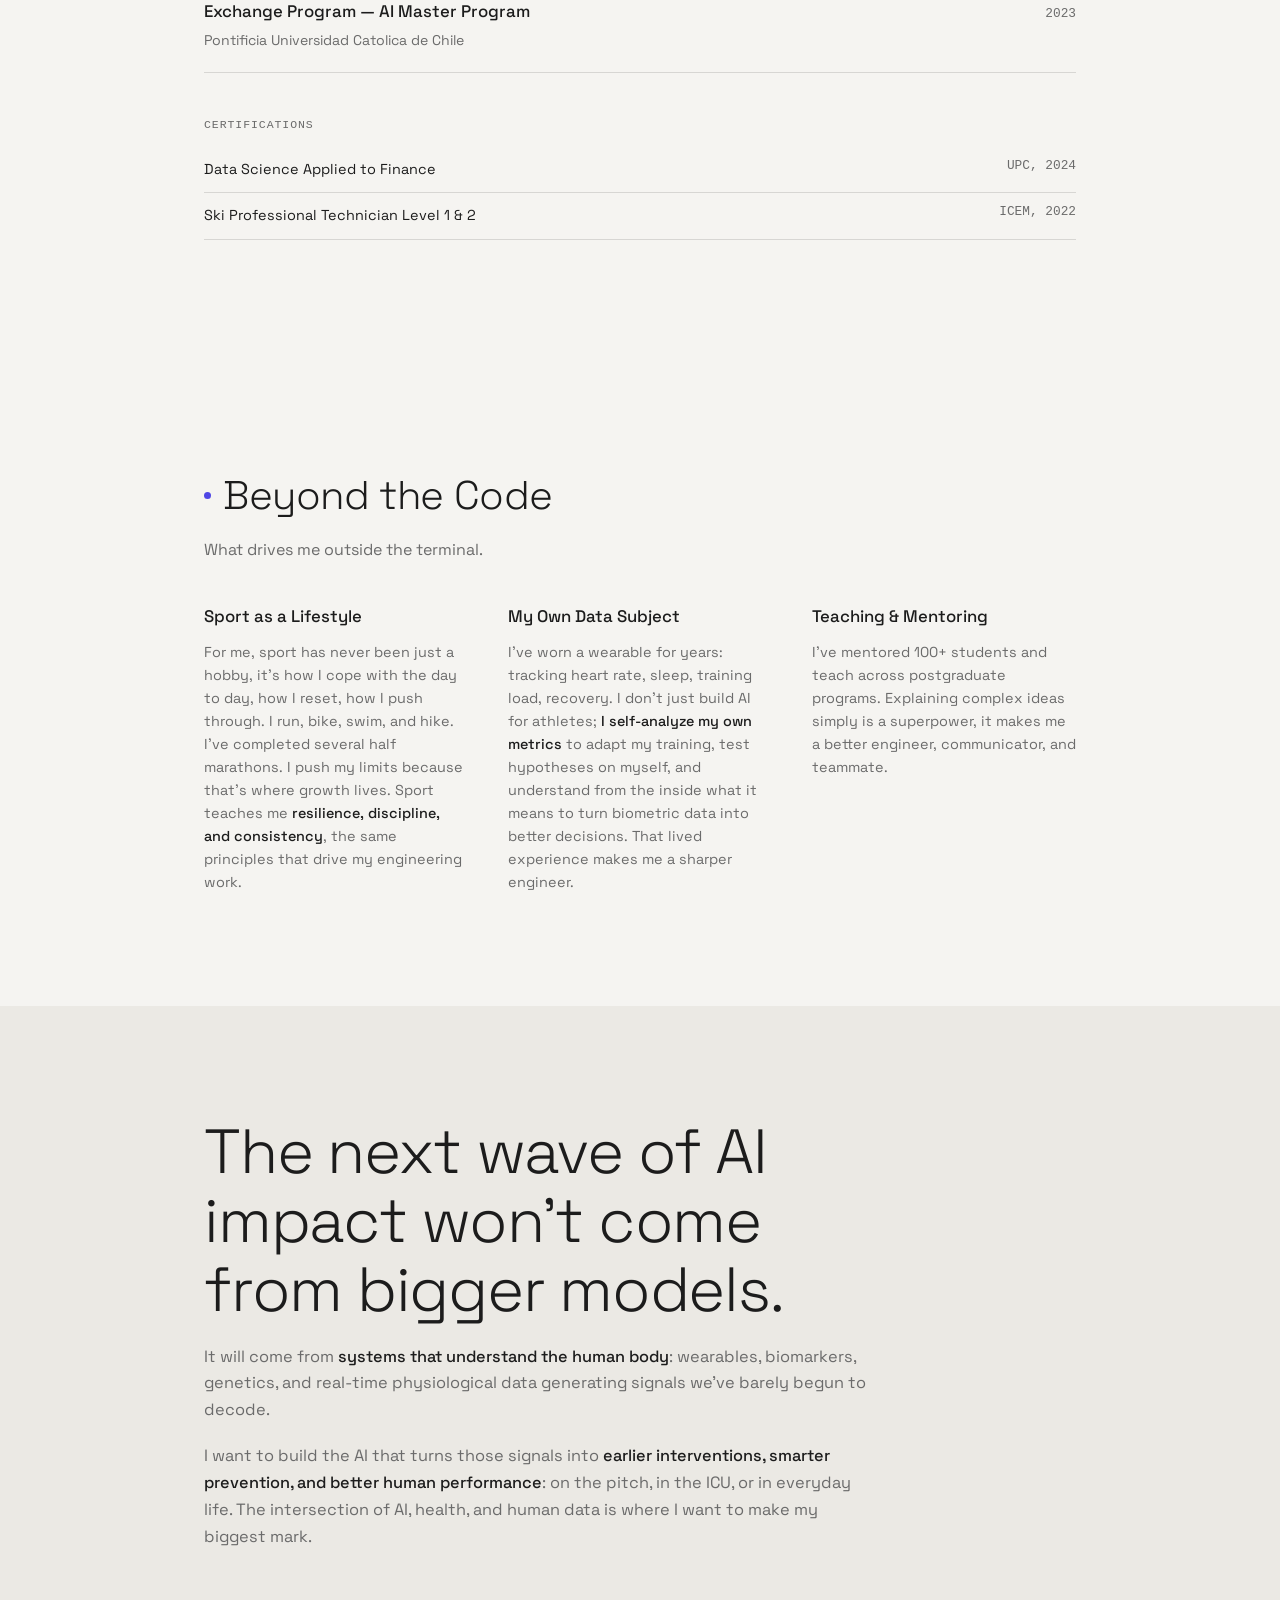
==== commit 26d55878: "update in work experience" ====
--- a/index.html
+++ b/index.html
@@ -228,7 +228,7 @@
           </div>
           <p class="timeline-focus">Entrepreneurship <a href="https://www.join-thebridge.com/" target="_blank" rel="noopener">Learn more</a></p>
           <p class="statement-sm">Building the next company, from scratch.</p>
-          <p class="timeline-body">Accepted into <strong>Entrepreneurs First's The Bridge</strong>. One of the world's most selective talent investor programs, bringing together exceptional technical founders to build companies from scratch. Backed by founders including Patrick and John Collison, Reid Hoffman, Tom Blomfield, Sara Clemens, and Nat Friedman. I lived in a hacker house in San Francisco with 60 other founders. </p>
+          <p class="timeline-body">Accepted into <strong>Entrepreneurs First's The Bridge</strong>, one of the world's most selective talent investor programs for technical founders building companies from scratch. Lived in a hacker house in San Francisco with 60 other founders.</p>
         </div>
 
         <div class="timeline-item">
@@ -240,14 +240,12 @@
             <span class="timeline-date">2025 — Present</span>
           </div>
           <p class="timeline-focus">Health Optimization</p>
-          <p class="statement-sm">Multi-Omic Data for Precision Medicine applied to sports performance.</p>
-          <p class="timeline-body">Collaborating with <strong>FC Barcelona</strong> and top European clubs fusing wearable, GPS, biomarker, and genetics data.</p>
+          <p class="statement-sm">Predicting injury before it happens.</p>
+          <p class="timeline-body">Multi-omic Data for Precision Medicine applied to sports performance. Collaborating with <strong>FC Barcelona</strong> and top European clubs fusing wearable, GPS, biomarker, and genetics data.</p>
           <ul class="timeline-bullets">
-            <li>Defined what the product could and couldn't say, translating model confidence and data limitations into <strong>output decisions that medical staff could trust</strong> and act on.</li>
-            <li>Led the team developing a "Multi-modal Digital Twin for Injury-Risk Prediction".</li>
-            <li>Owned the full journey: from raw, noisy multi-omic data, deciding what was <strong>viable to build from it</strong>, to ML systems now used daily by medical staff across 4+ elite clubs.</li>
-            <li>Designed feature pipelines for multi-source time-series data, deciding <strong>what signal was worth extracting</strong> and what wasn't.</li>
-            <li>Owned the full model lifecycle on <strong>Databricks</strong>: from experimentation to production serving.</li>
+            <li>Led the team building a <strong>Multi-modal Digital Twin for Injury-Risk Prediction</strong>, now used daily by medical staff across 4+ elite clubs.</li>
+            <li>Owned the full ML lifecycle on <strong>Databricks</strong> — from raw, noisy multi-omic data to production serving.</li>
+            <li>Defined what the product could and couldn't say, translating model confidence and data limitations into <strong>output decisions medical staff could trust</strong>.</li>
           </ul>
           <div class="timeline-tags">
             <span class="tag tag-teal">Deep Learning</span><span class="tag tag-teal">Databricks</span><span class="tag tag-teal">Time Series</span><span class="tag tag-teal">Wearables</span><span class="tag tag-teal">Sports Science</span><span class="tag tag-teal">Product Definition</span>
@@ -264,10 +262,10 @@
           </div>
           <p class="timeline-focus">Healthcare & Clinical Decision Support</p>
           <p class="statement-sm">Developing the first Artificial Placenta in Europe. <a href="https://www.clinicbarcelona.org/noticias/el-proyecto-fetalife-de-bcnatal-consigue-21-dias-de-supervivencia-en-una-incubadora-liquida-para-prematuros-extremos" target="_blank" rel="noopener">Learn more</a></p>
-          <p class="timeline-body">I developed the AI behind a groundbreaking neonatal ICU project. Dosage errors fell from <strong>12.49% to 0.03%</strong>. Clinicians query protocols in natural language. Used daily in real ICU environments.</p>
+          <p class="timeline-body">Built the AI behind a neonatal ICU decision-support system, used daily by clinicians treating extremely premature infants.</p>
           <ul class="timeline-bullets">
-            <li>Shipped a <strong>RAG system</strong> for natural-language protocol queries and a decision-support engine with safety guardrails.</li>
-            <li>Built datasets, labeling pipelines, and evaluation criteria from scratch for clinical safety constraints.</li>
+            <li>Cut dosage-calculation errors from <strong>12.49% to 0.03%</strong>.</li>
+            <li>Shipped a <strong>RAG system</strong> for natural-language protocol queries, with safety guardrails built on datasets and evaluation criteria designed from scratch for clinical safety.</li>
             <li>Delivered <strong>3-5x faster task completion</strong> in ICU workflows through intelligent automation.</li>
           </ul>
           <div class="timeline-tags">
@@ -285,7 +283,7 @@
           </div>
           <p class="timeline-focus">Healthcare — Early Disease Detection</p>
           <p class="statement-sm">Catching Alzheimer's earlier, from a blood draw.</p>
-          <p class="timeline-body">I collaborated with Roche discovering new biomarkers for early detection of Alzheimer's disease.</p>
+          <p class="timeline-body">Collaborated with Roche discovering new biomarkers for early detection of Alzheimer's disease.</p>
           <ul class="timeline-bullets">
             <li>Built full-stack features and data science pipelines end-to-end — from database to UI.</li>
             <li>Developed and validated a predictive model for <strong>early Alzheimer's disease detection</strong> using blood biomarkers.</li>
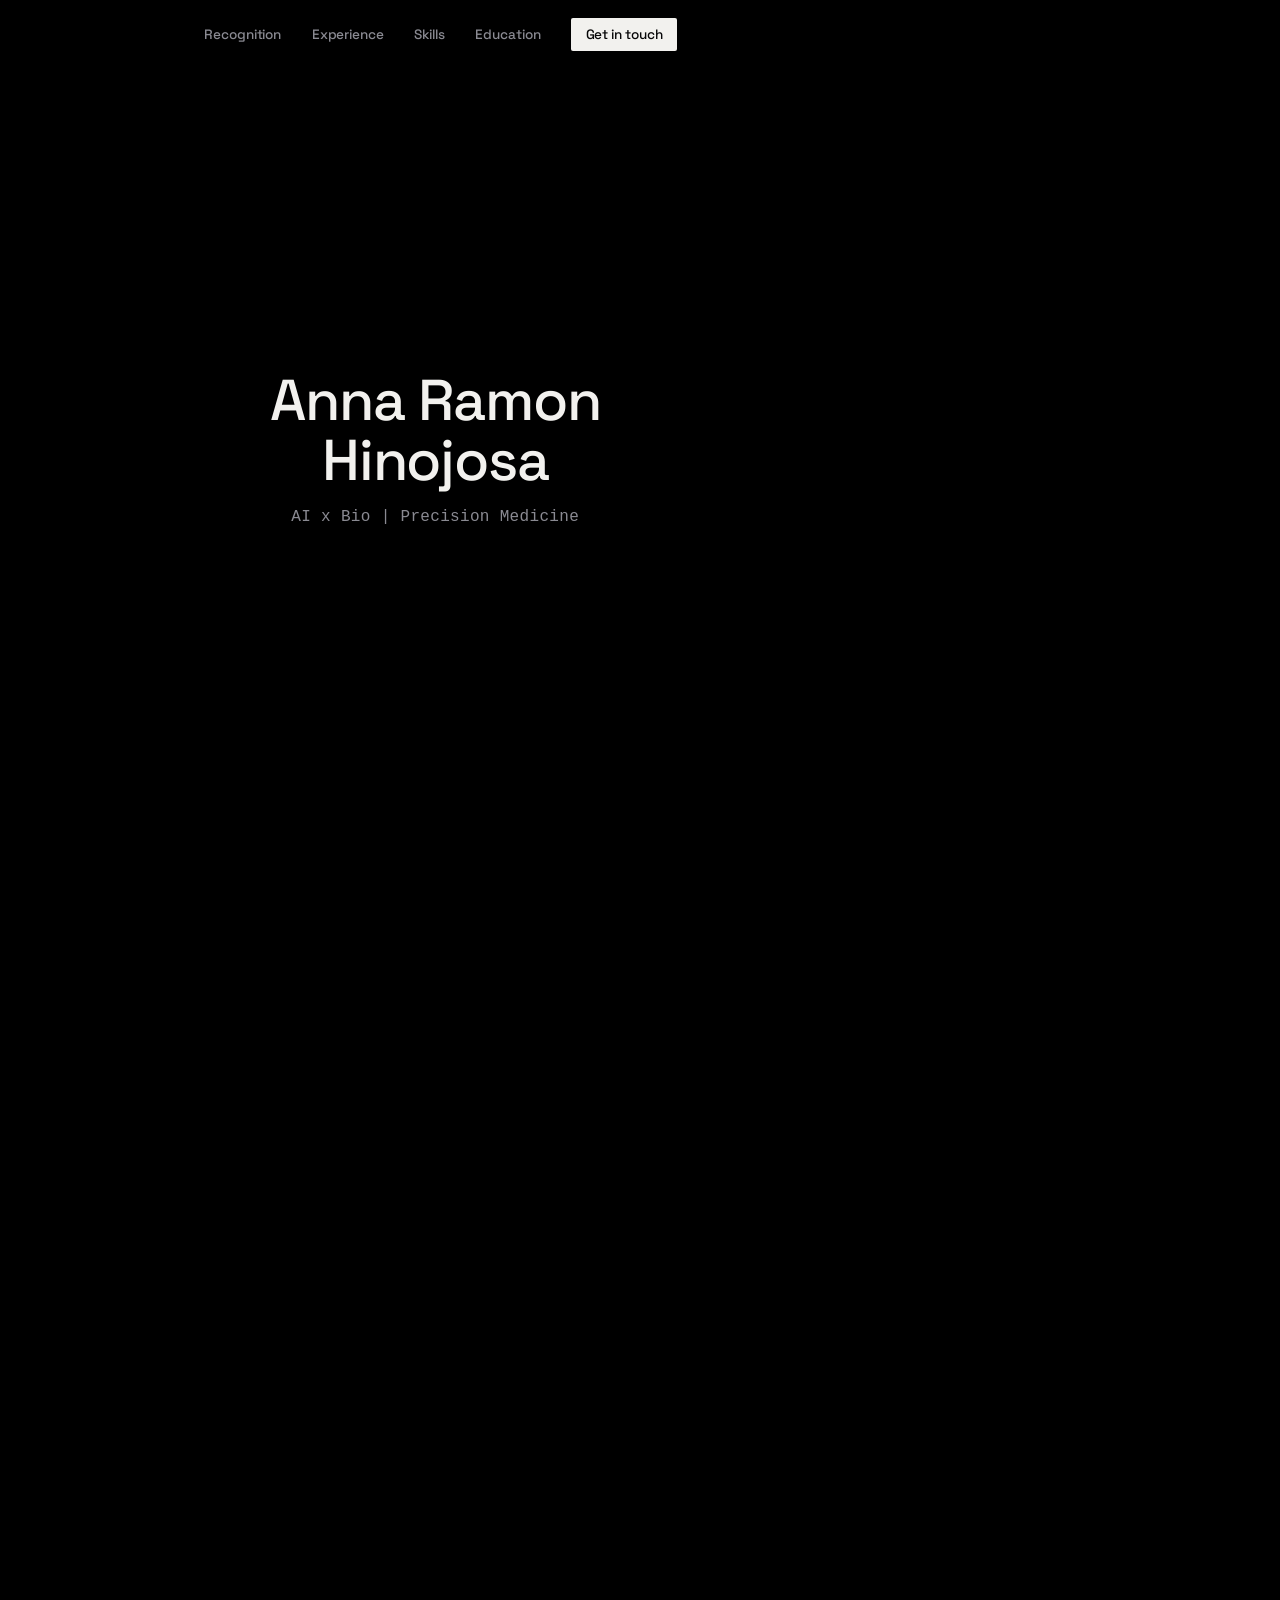
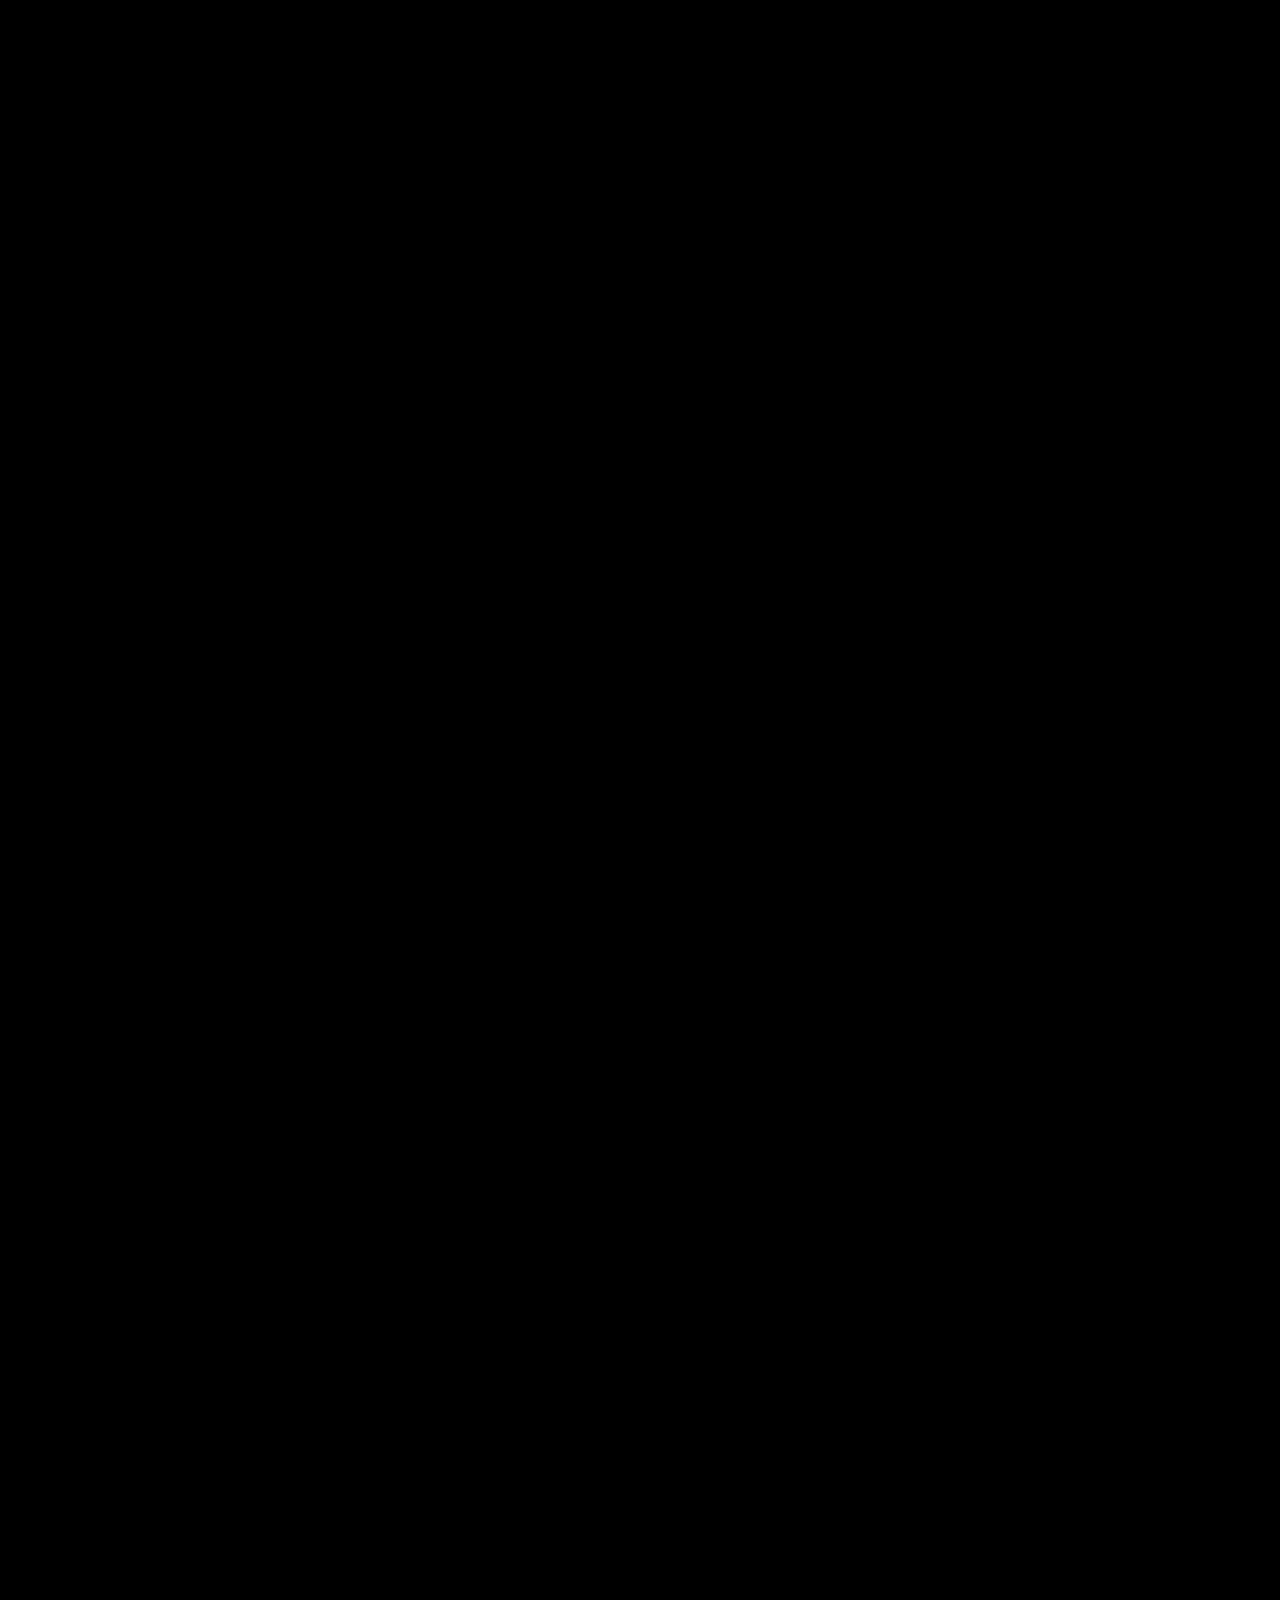
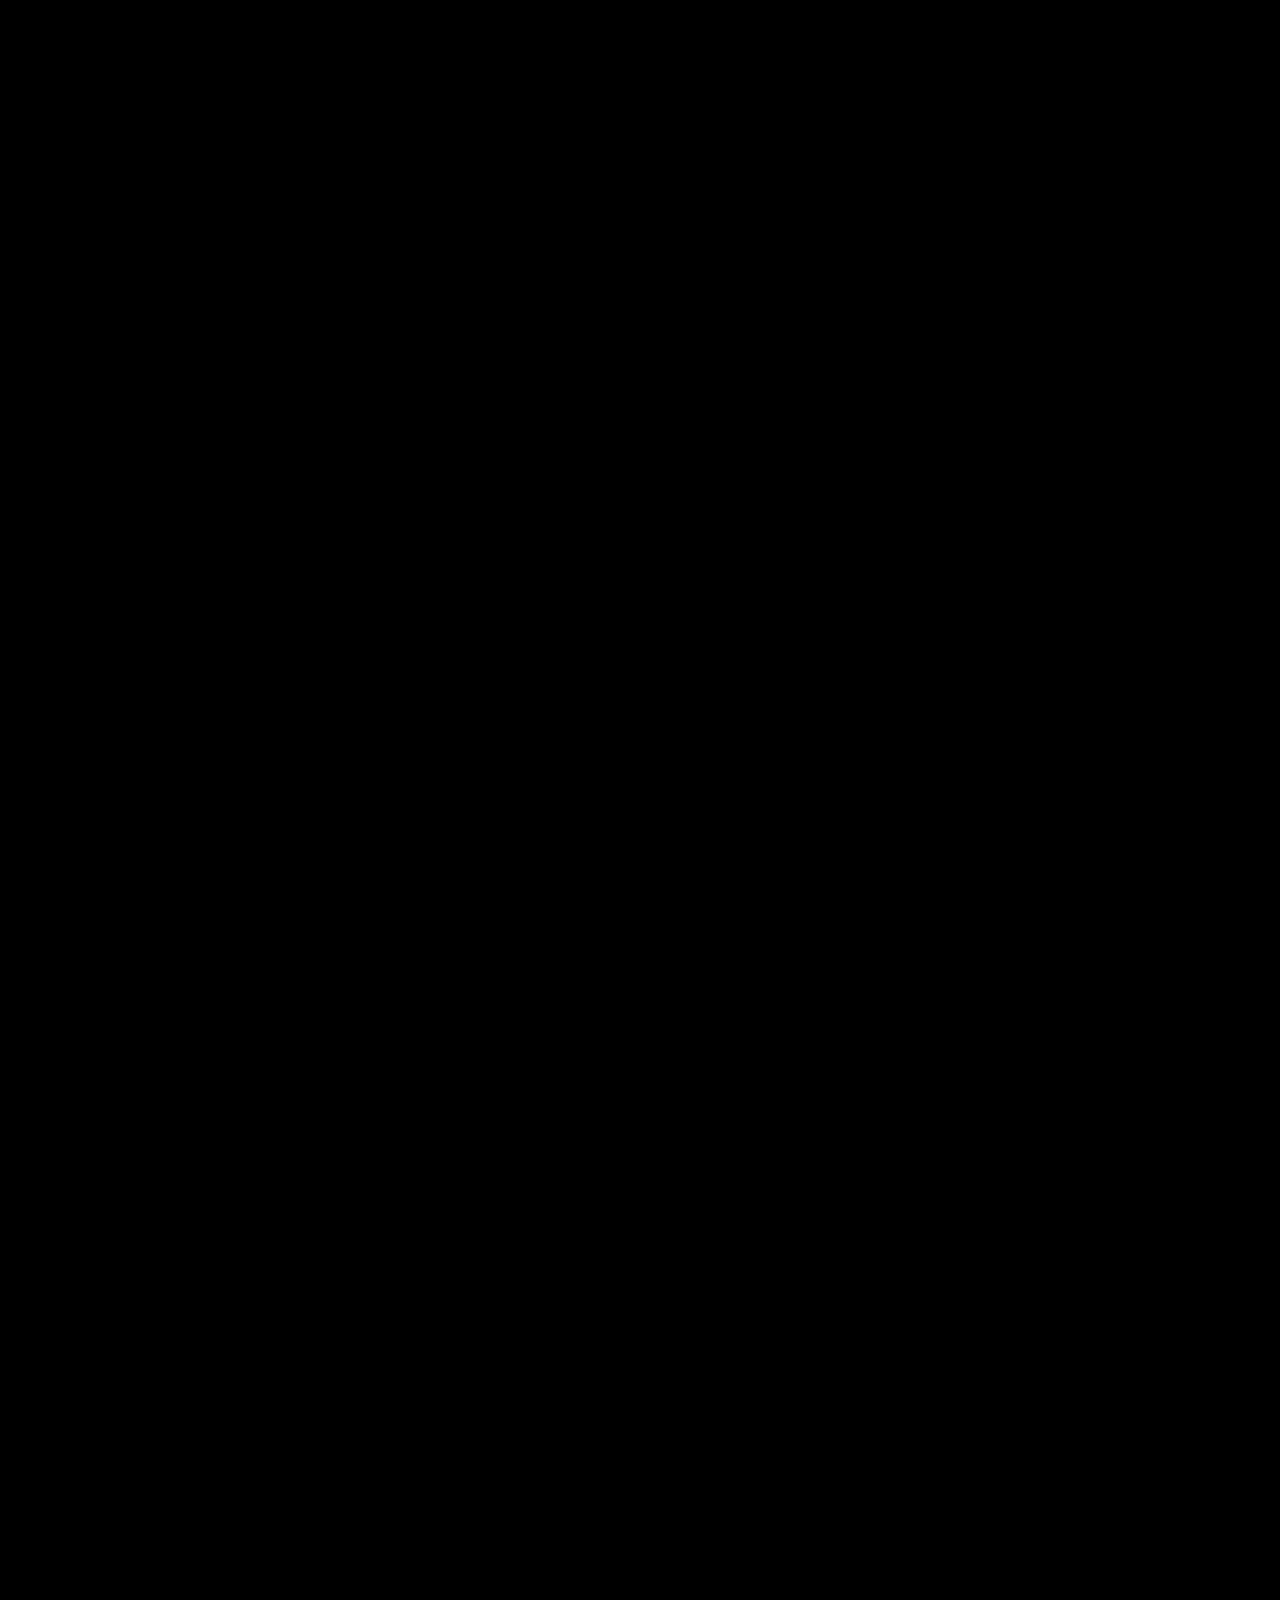
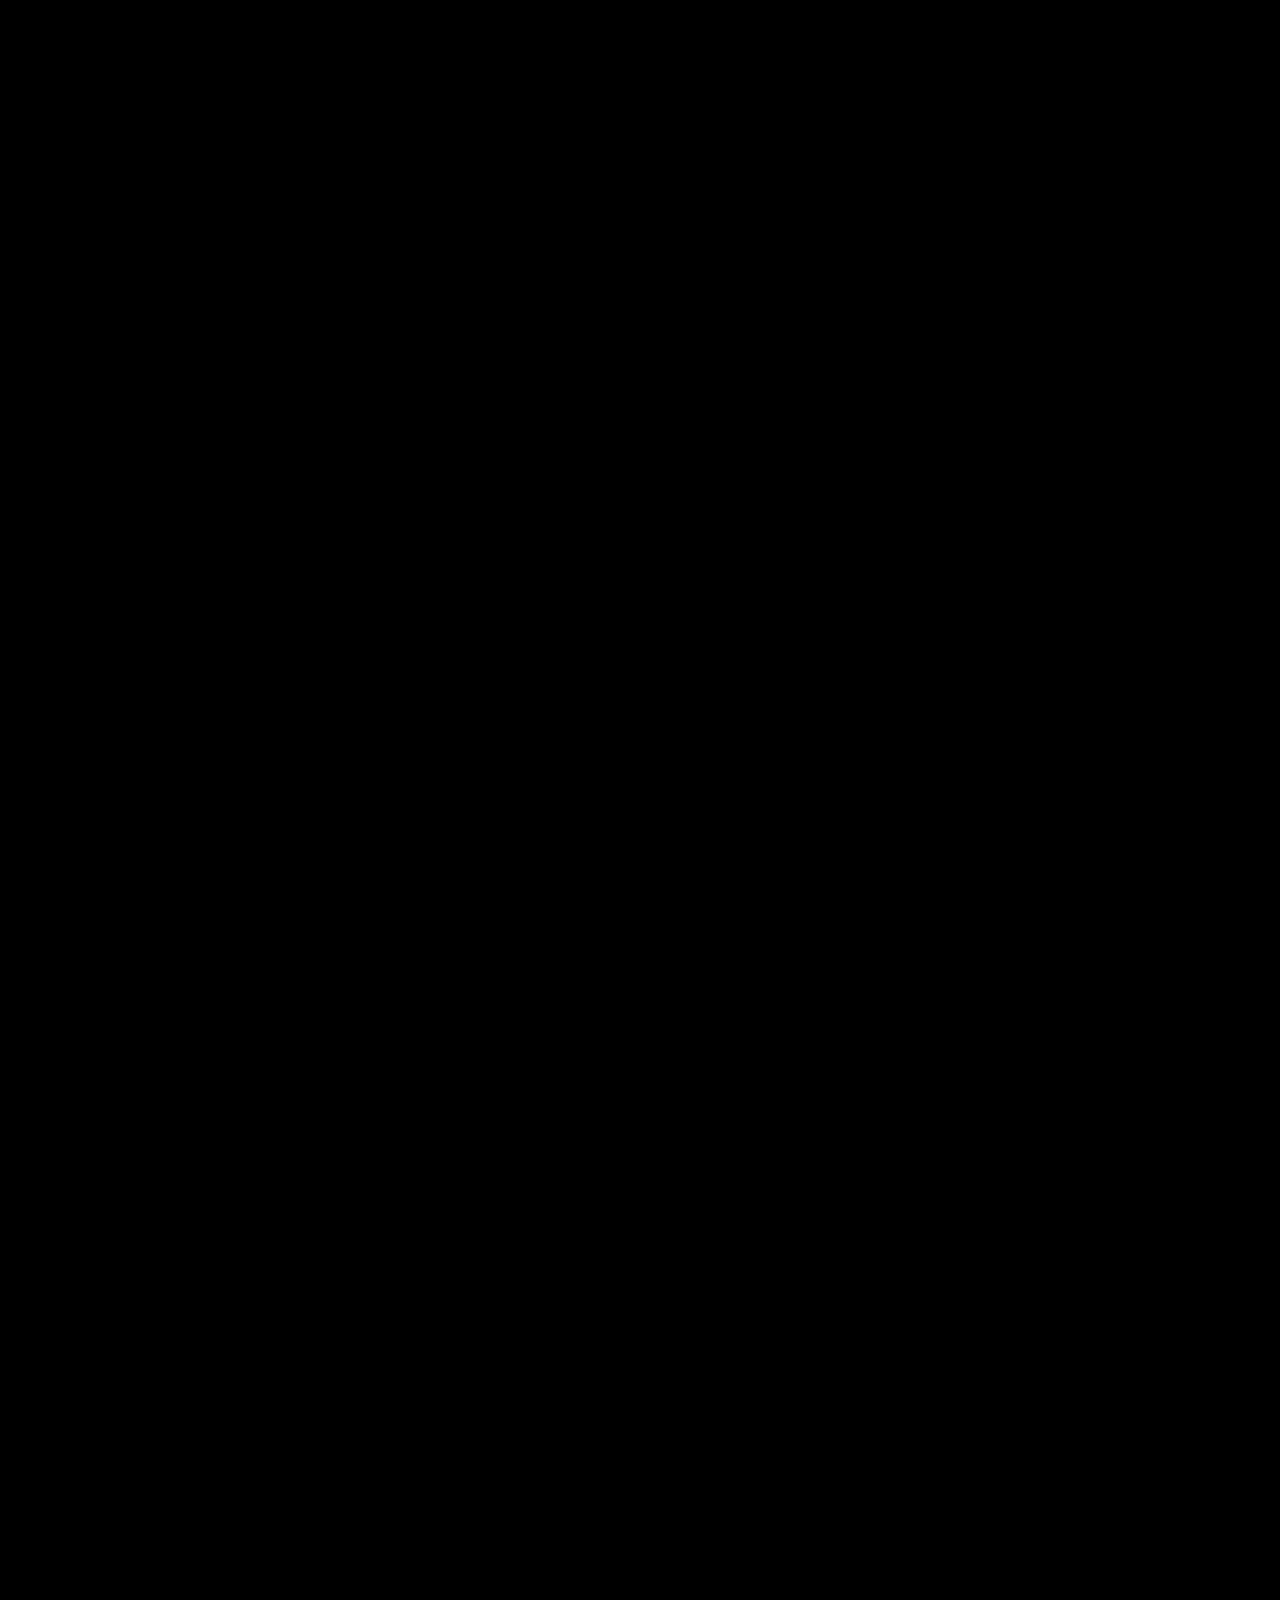
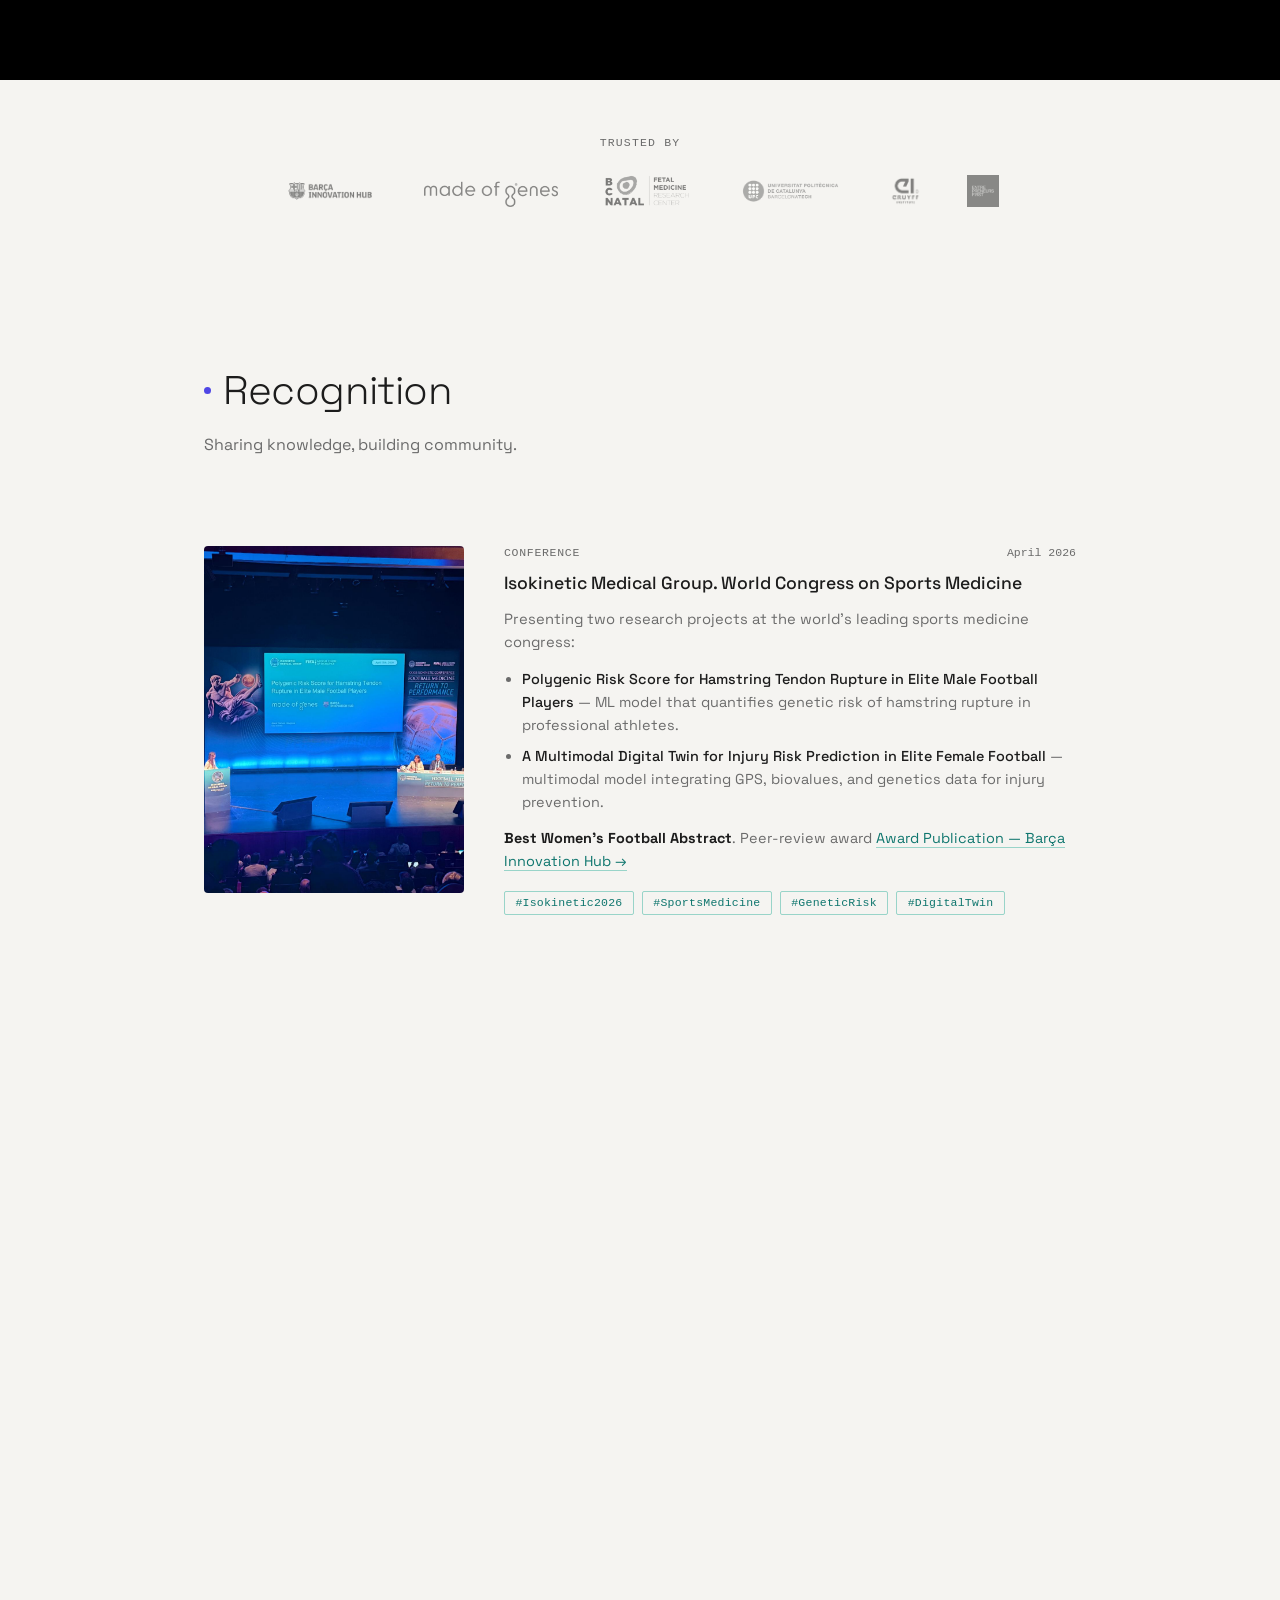
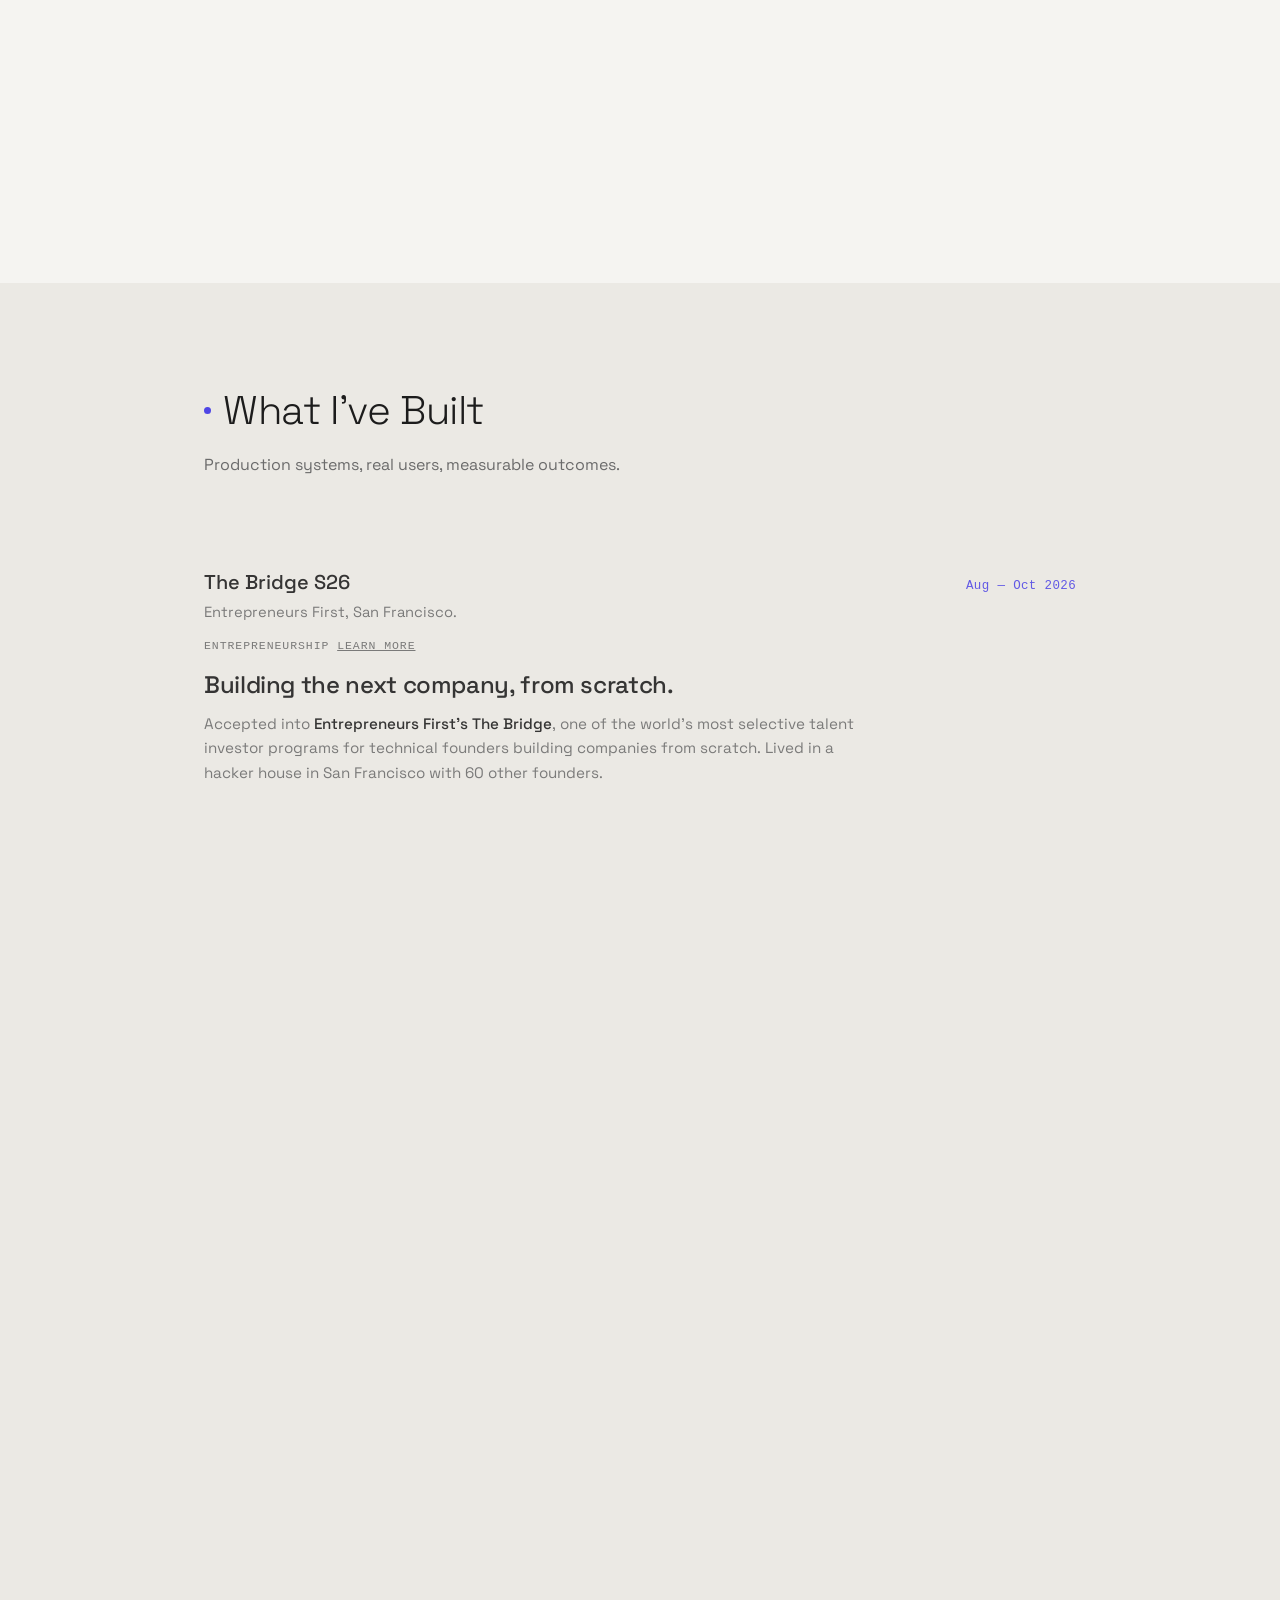
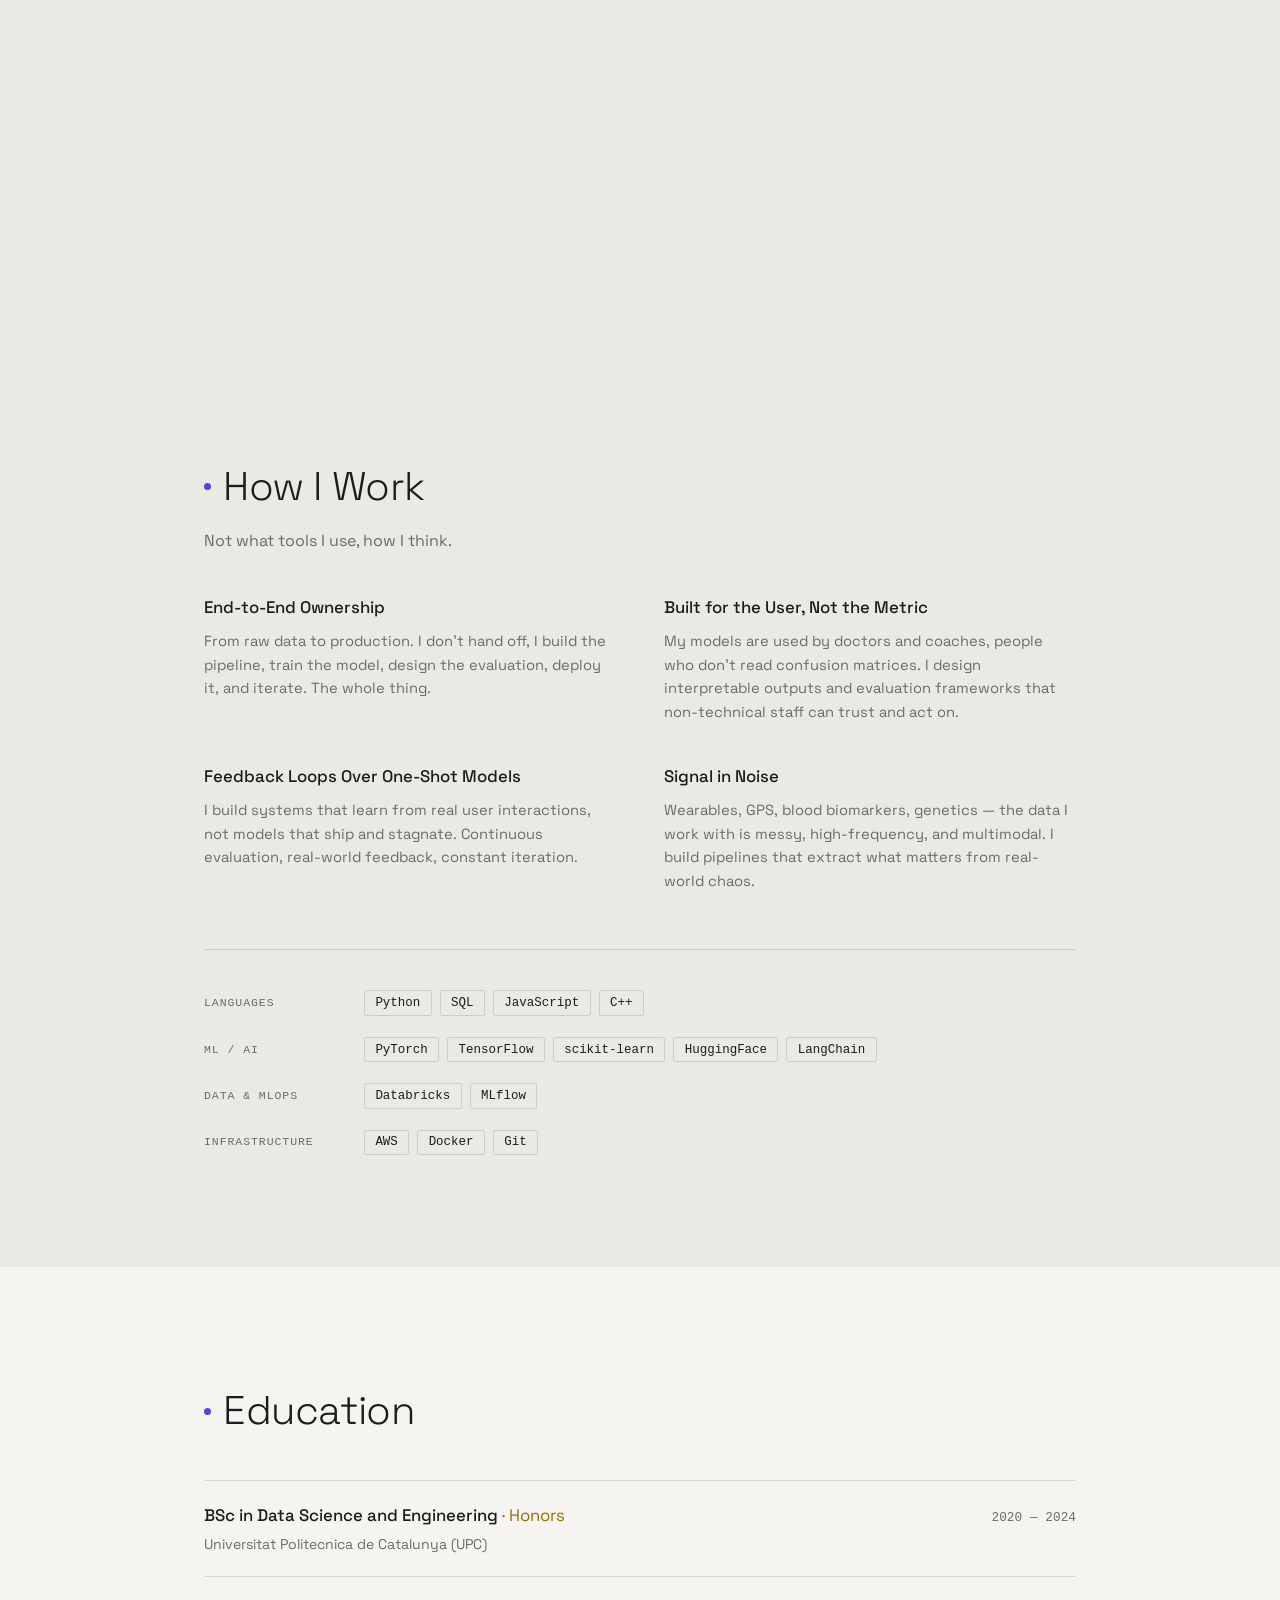
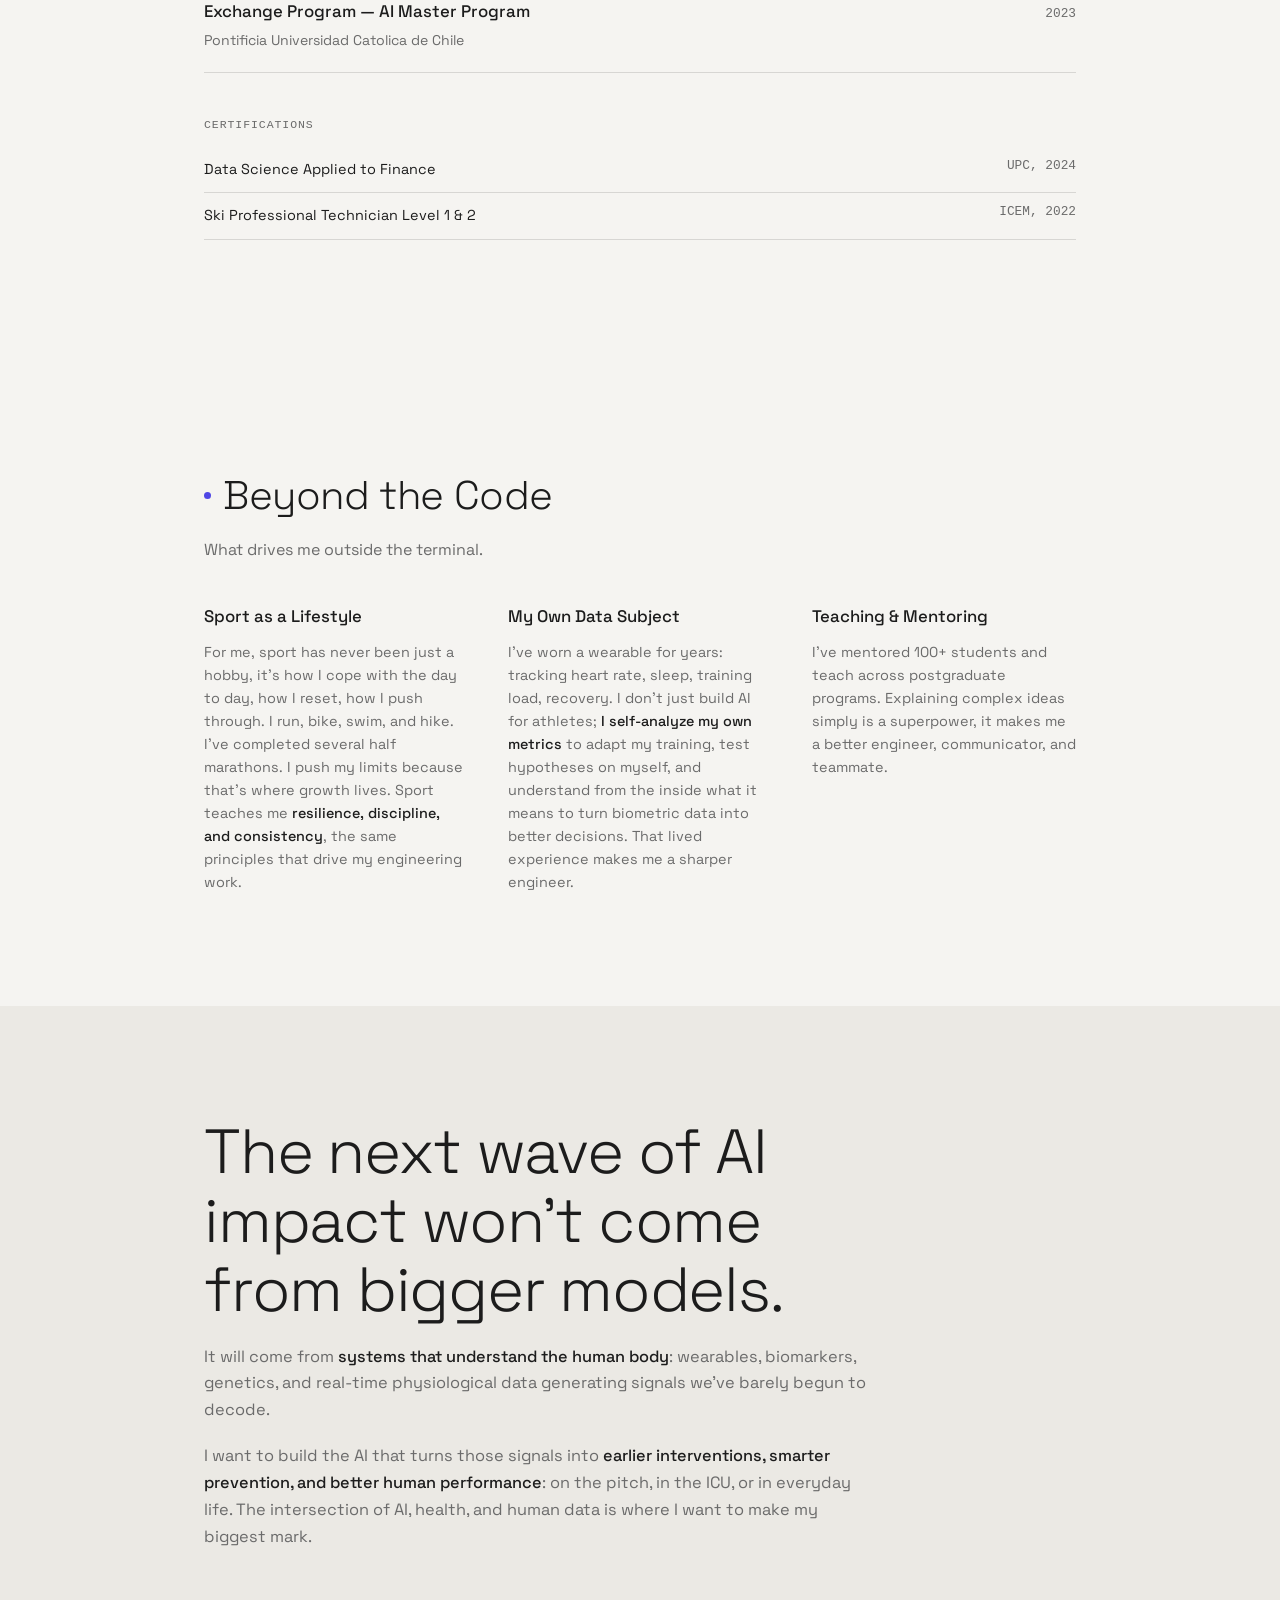
==== commit 8f0d93b4: "style update, center text" ====
--- a/index.html
+++ b/index.html
@@ -61,7 +61,10 @@
     <div class="story-sticky">
       <div class="story-layout">
         <div class="polaroid-stack" id="polaroidStack">
-          <h2 class="story-mark" id="storyMark">Anna Ramon<br>Hinojosa</h2>
+          <div class="story-mark" id="storyMark">
+            <h2 class="story-mark-title">Anna Ramon<br>Hinojosa</h2>
+            <p class="story-mark-tagline">AI x Bio | Precision Medicine</p>
+          </div>
           <figure class="polaroid" data-rot="-7" data-ox="-14" data-oy="6">
             <img src="photos/1.png" alt="Aerial view of the small village in the Catalan Pyrenees where I grew up, tucked into a mountain valley." loading="lazy">
           </figure>
--- a/styles.css
+++ b/styles.css
@@ -141,12 +141,13 @@
 }
 .nav-links a:hover, .nav-links a.active { color: var(--text); }
 
-.nav-cta {
-  border: 1px solid var(--border);
+.nav-links .nav-cta {
+  background: var(--text);
+  color: var(--bg);
   padding: .5rem .9rem;
   border-radius: 2px;
 }
-.nav-cta:hover { border-color: var(--text-soft); }
+.nav-links .nav-cta:hover { background: var(--text-soft); }
 
 .nav-toggle {
   display: none;
@@ -242,12 +243,23 @@
   text-align: center;
   margin: 0;
   pointer-events: none;
+}
+
+.story-mark-title {
   font-family: var(--sans);
   font-weight: 500;
   font-size: clamp(1.9rem, 5.4vw, 3.6rem);
   line-height: 1.05;
   letter-spacing: -.02em;
   color: var(--text);
+}
+
+.story-mark-tagline {
+  margin-top: .9rem;
+  font-family: var(--mono);
+  font-size: clamp(.8rem, 1.6vw, 1rem);
+  letter-spacing: .02em;
+  color: var(--text-soft);
 }
 
 .story-layout {
@@ -446,13 +458,16 @@
   overflow: hidden;
 }
 
+/* justify-content: flex-start (not center) so every entry starts at the
+   same spot regardless of length — centering left short entries (fewer
+   bullets, no body) floating in a lot of empty space. */
 .timeline-item {
   position: absolute;
   inset: 0;
   display: flex;
   flex-direction: column;
-  justify-content: center;
-  padding: 1rem 1.5rem 2.5rem;
+  justify-content: flex-start;
+  padding: 4rem 1.5rem 2.5rem;
   overflow-y: auto;
   will-change: transform;
 }
@@ -682,12 +697,14 @@
   overflow: hidden;
 }
 
+/* align-items: flex-start (not center) so every entry starts at the same
+   spot regardless of length — same fix as .timeline-item above. */
 .event-row {
   position: absolute;
   inset: 0;
   display: flex;
-  align-items: center;
-  padding: 1rem 1.5rem 2.5rem;
+  align-items: flex-start;
+  padding: 4rem 1.5rem 2.5rem;
   overflow-y: auto;
   will-change: transform;
 }
